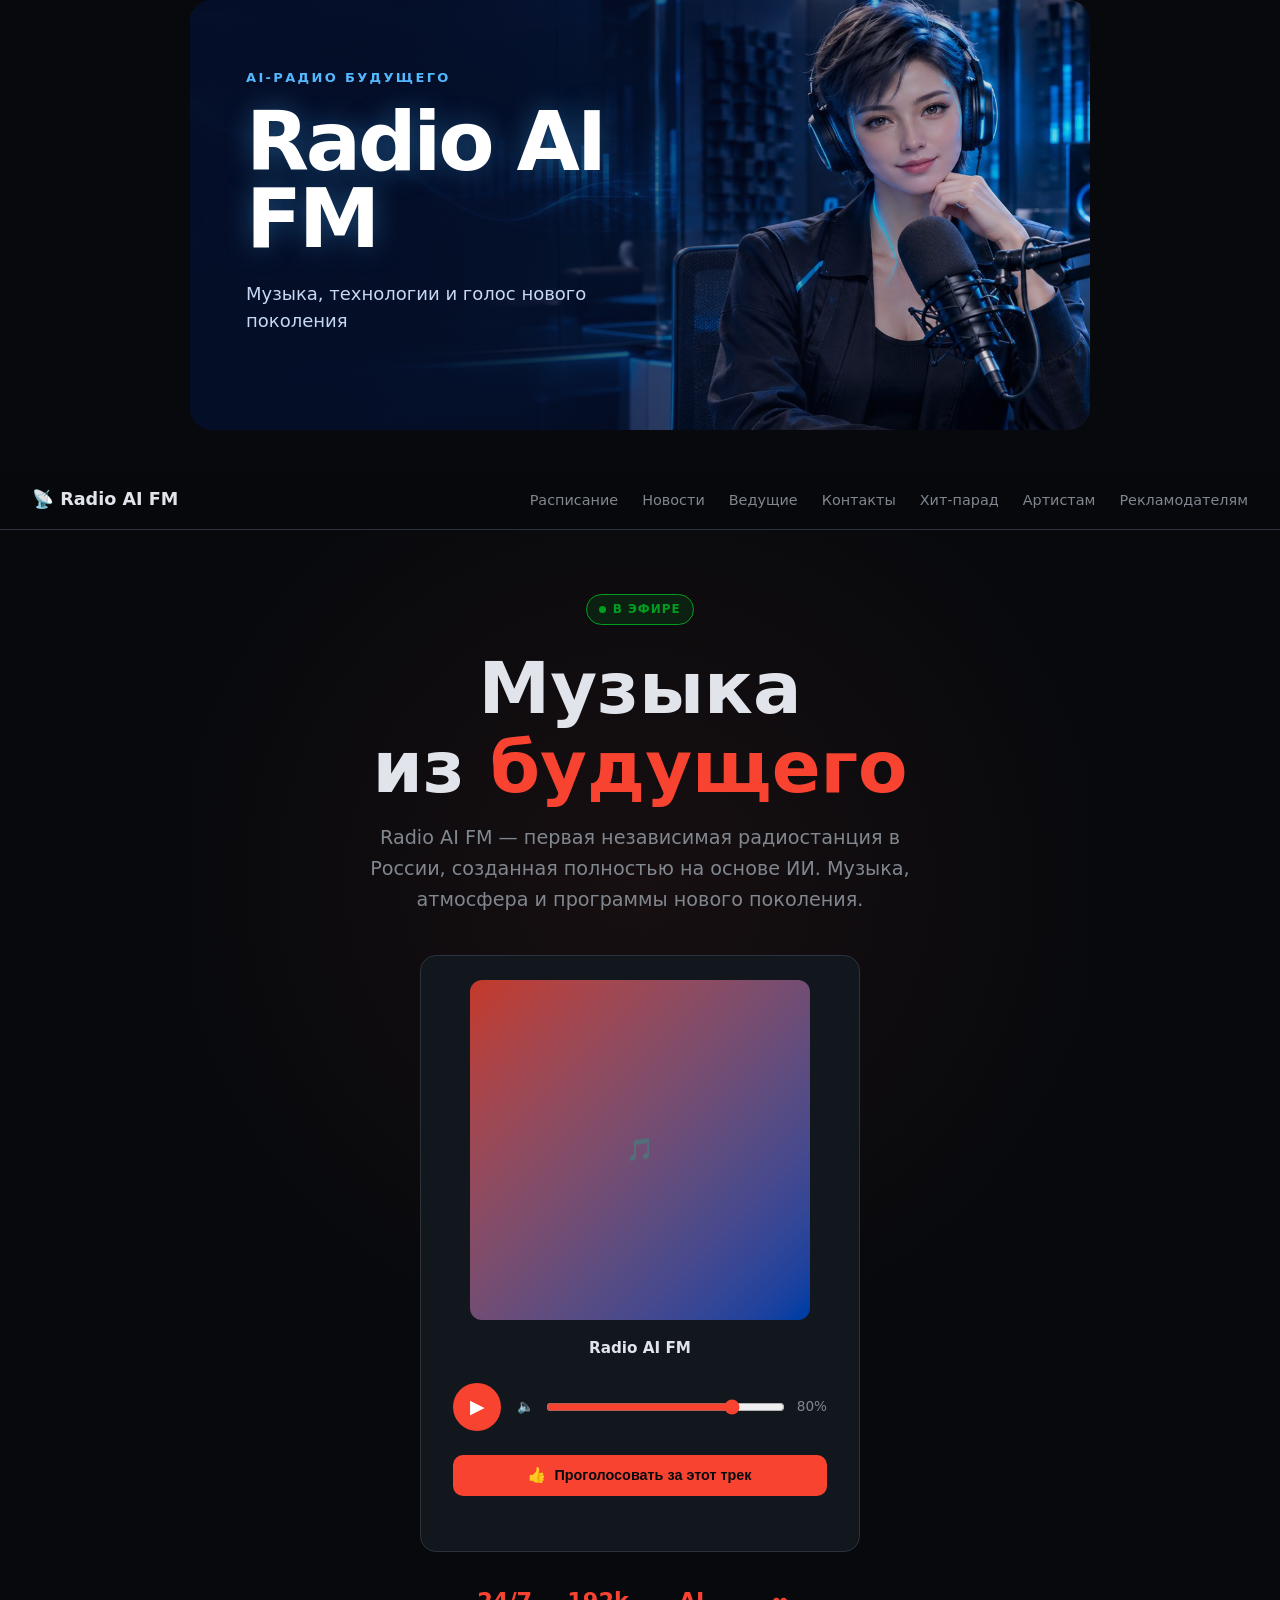
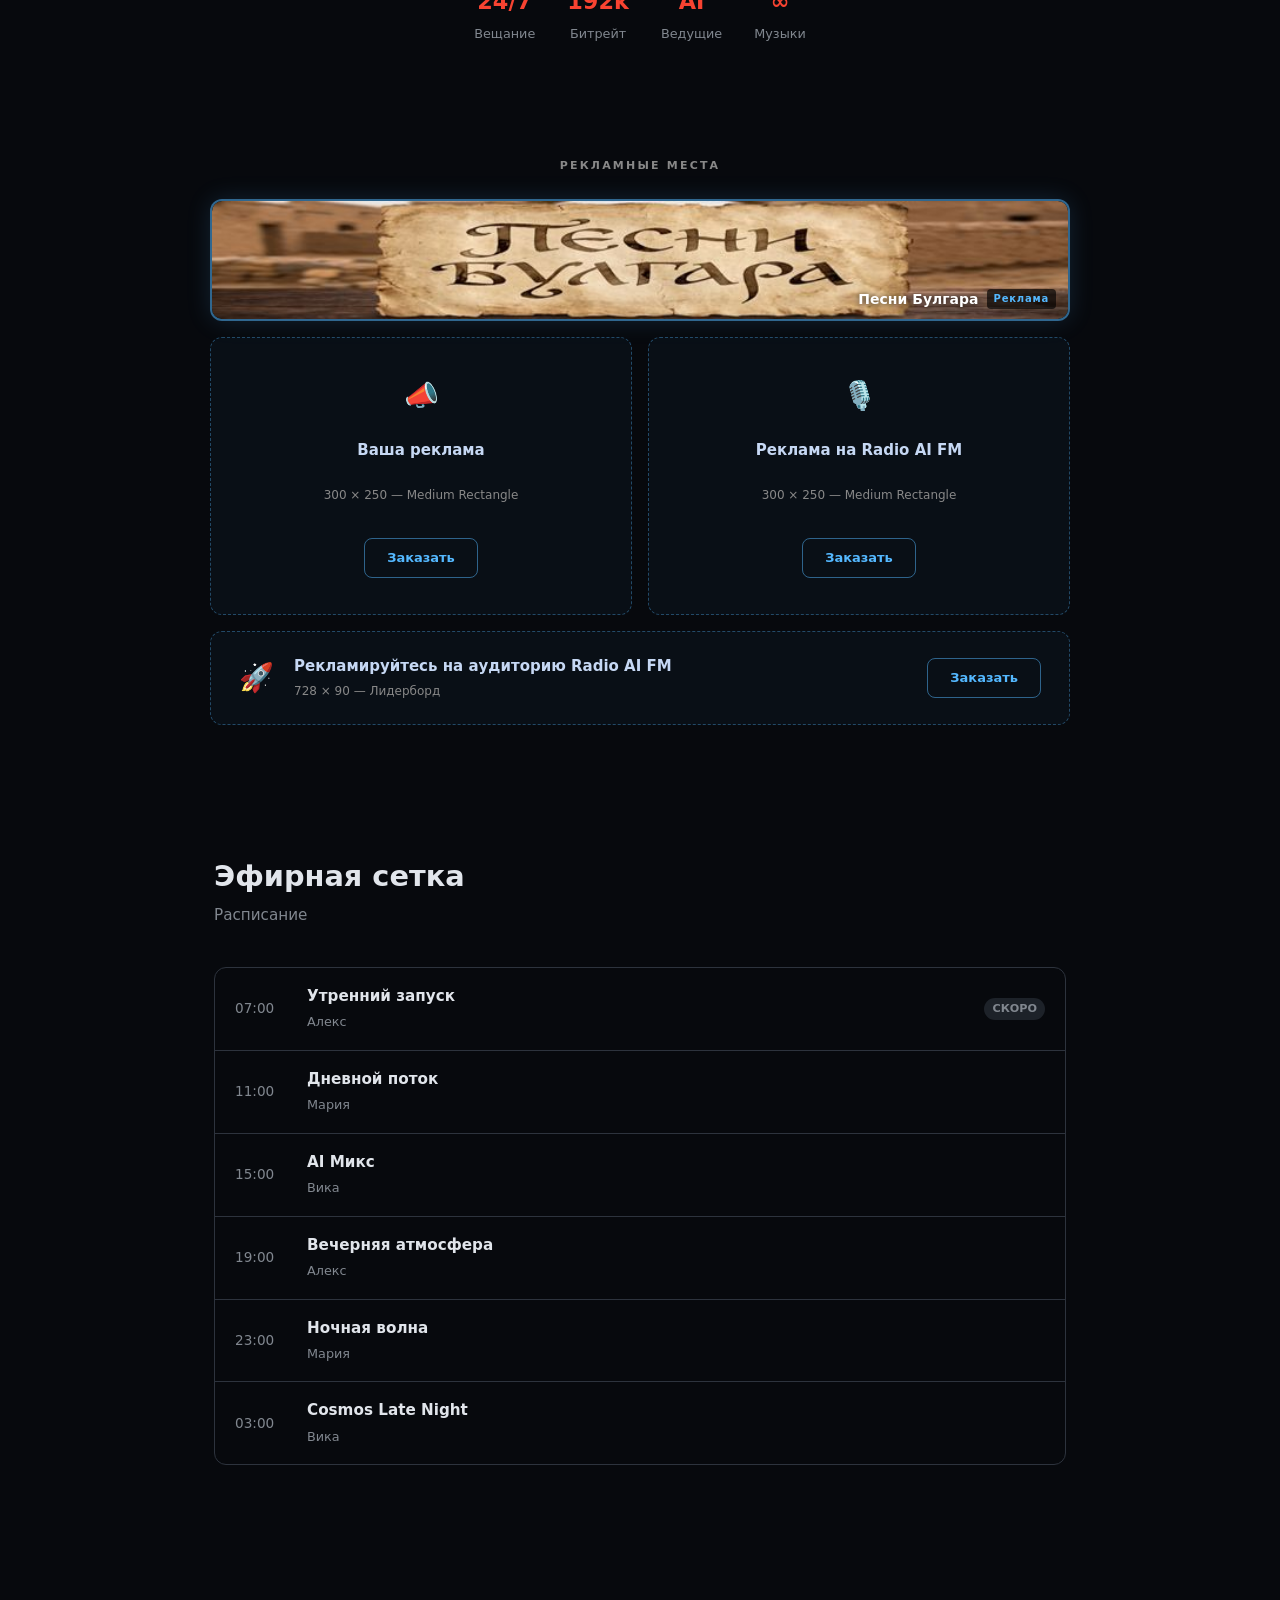
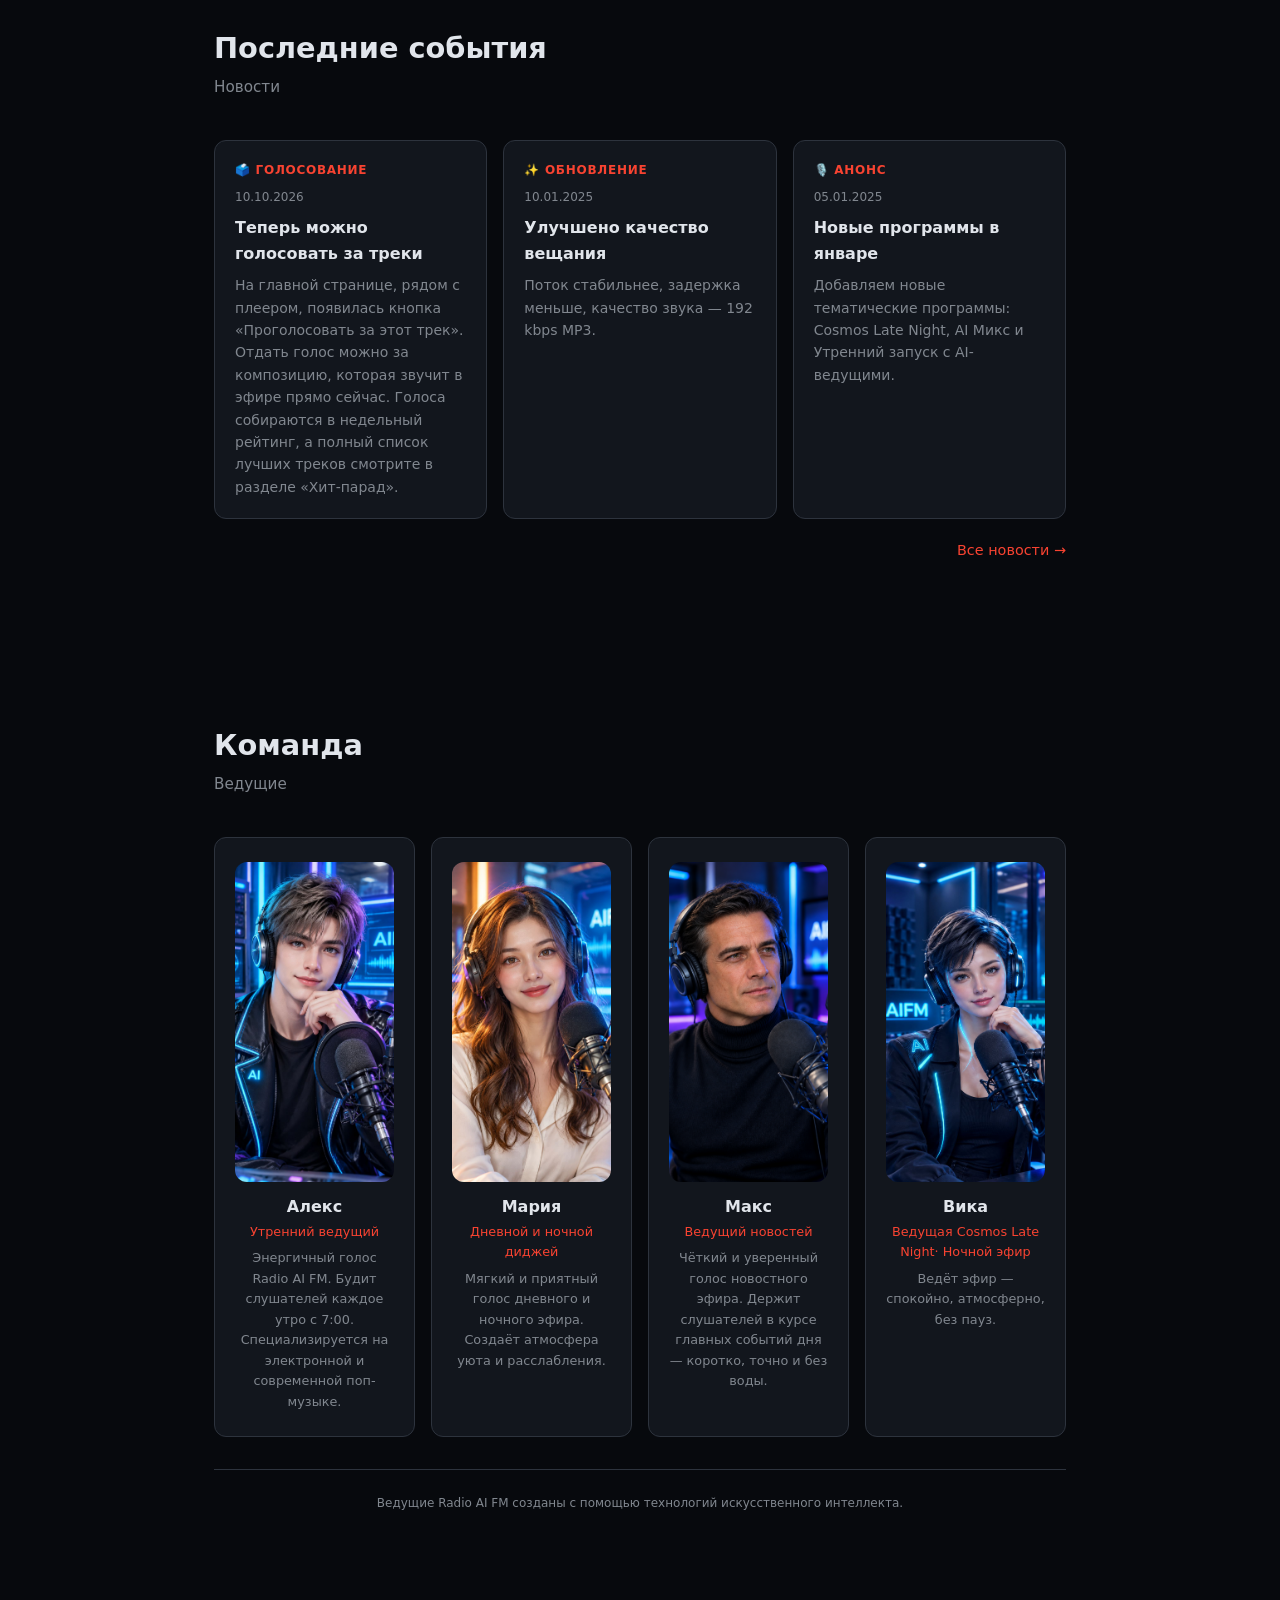
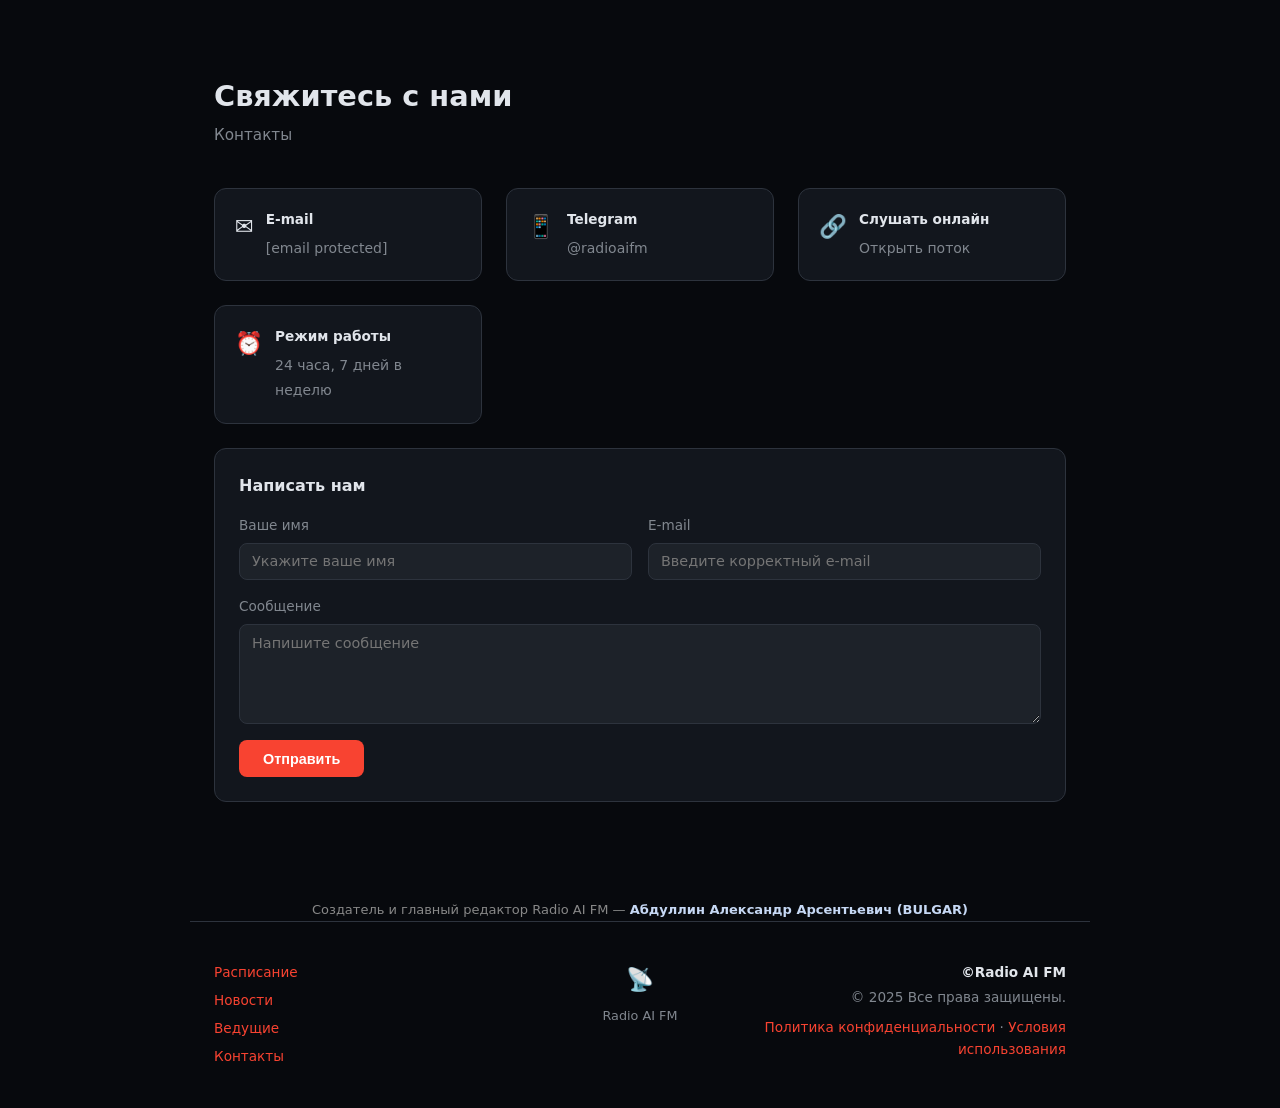
==== index.html @ 0b4ed701 "Use approved mature portrait for Max" ====
<!DOCTYPE html>
<html lang="ru">
<head>
<meta charset="UTF-8"><link rel="icon" type="image/svg+xml" href="data:image/svg+xml,%3Csvg xmlns='http://www.w3.org/2000/svg' viewBox='0 0 64 64'%3E%3Ccircle cx='32' cy='32' r='30' fill='%2310274f'/%3E%3Ccircle cx='32' cy='32' r='29' fill='none' stroke='%23255a9e' stroke-width='2'/%3E%3Ccircle cx='32' cy='22' r='2.5' fill='%2339a0f4'/%3E%3Crect x='30.8' y='24' width='2.4' height='14' fill='%2339a0f4'/%3E%3Cpath d='M20 30 A14 14 0 0 1 44 30' fill='none' stroke='%2339a0f4' stroke-width='2.5' stroke-linecap='round'/%3E%3Cpath d='M15 23 A20 20 0 0 1 49 23' fill='none' stroke='%2339a0f4' stroke-width='2.5' stroke-linecap='round'/%3E%3Ctext x='32' y='56' text-anchor='middle' font-family='Arial' font-weight='bold' font-size='20' fill='%23ffffff'%3EAI%3C/text%3E%3C/svg%3E">
<meta name="viewport" content="width=device-width, initial-scale=1.0">
<title>Radio AI FM — Музыка будущего</title>
<script async src="https://www.googletagmanager.com/gtag/js?id=G-M4TL4D8K51"></script>
<script>
  window.dataLayer = window.dataLayer || [];
  function gtag(){dataLayer.push(arguments);}
  gtag('js', new Date());
  gtag('config', 'G-M4TL4D8K51');
</script>
<style>
  :root {
    --bg: oklch(14% 0.01 260);
    --surface: oklch(20% 0.015 260);
    --surface-raised: oklch(25% 0.015 260);
    --border: oklch(32% 0.02 260);
    --text: oklch(92% 0.01 260);
    --muted: oklch(62% 0.015 260);
    --accent: oklch(65% 0.22 30);
    --accent-dim: oklch(55% 0.18 30);
    --live: oklch(60% 0.2 145);
    --success: oklch(62% 0.2 145);
    --warning: oklch(70% 0.18 40);
  }
  *, *::before, *::after { box-sizing: border-box; margin: 0; padding: 0; }
  html { scroll-behavior: smooth; }
  body {
    font-family: system-ui, -apple-system, sans-serif;
    background: var(--bg);
    color: var(--text);
    line-height: 1.6;
  }
  a { color: var(--accent); text-decoration: none; }
  a:hover { color: var(--accent-dim); }

  nav {
    position: sticky; top: 0; z-index: 100;
    background: oklch(14% 0.01 260 / 0.92);
    backdrop-filter: blur(12px);
    border-bottom: 1px solid var(--border);
    display: flex; align-items: center; justify-content: space-between;
    padding: 0 2rem; height: 60px;
  }
  .nav-logo { font-weight: 700; font-size: 1.1rem; color: var(--text); display: flex; align-items: center; gap: 0.5rem; }
  .nav-links { display: flex; gap: 1.5rem; list-style: none; }
  .nav-links a { color: var(--muted); font-size: 0.9rem; transition: color 0.15s; }
  .nav-links a:hover { color: var(--text); }

  .hero {
    min-height: 92vh;
    display: flex; flex-direction: column; align-items: center; justify-content: center;
    text-align: center; padding: 4rem 1.5rem;
    background: radial-gradient(ellipse 80% 60% at 50% 30%, oklch(30% 0.06 30 / 0.25) 0%, transparent 70%);
  }
  .live-badge {
    display: inline-flex; align-items: center; gap: 0.4rem;
    background: oklch(60% 0.2 145 / 0.15);
    border: 1px solid var(--live);
    color: var(--live); font-size: 0.75rem; font-weight: 700;
    padding: 0.3rem 0.8rem; border-radius: 99px; letter-spacing: 0.08em;
    margin-bottom: 1.5rem;
  }
  .live-dot {
    width: 7px; height: 7px; border-radius: 50%;
    background: var(--live); animation: pulse 1.8s ease-in-out infinite;
  }
  @keyframes pulse { 0%,100%{opacity:1} 50%{opacity:0.3} }
  h1 { font-size: clamp(2.2rem, 6vw, 4.5rem); font-weight: 800; line-height: 1.1; margin-bottom: 1rem; }
  h1 span { color: var(--accent); }
  .hero-sub { font-size: clamp(1rem, 2vw, 1.2rem); color: var(--muted); max-width: 540px; margin-bottom: 2.5rem; }

  .player-card {
    background: var(--surface);
    border: 1px solid var(--border);
    border-radius: 16px;
    padding: 1.5rem 2rem;
    width: min(440px, 100%);
    display: flex; flex-direction: column; gap: 1rem;
  }
  .player-info { display: flex; flex-direction: column; align-items: center; gap: 1rem; }
  .player-avatar {
    width: 100%; max-width: 340px; aspect-ratio: 1; border-radius: 12px;
    background: linear-gradient(135deg, var(--accent-dim), oklch(40% 0.18 260));
    display: flex; align-items: center; justify-content: center;
    font-size: 1.4rem; flex-shrink: 0;
    background-size: contain; background-position: center; background-repeat: no-repeat;
  }
  .player-track { font-size: 0.85rem; width: 100%; min-width: 0; }
  #nowPlaying { font-size: 1rem; color: var(--muted); margin-top: 6px; overflow-wrap: anywhere; }
  .player-track strong { display: block; font-size: 0.95rem; }
  .player-track span { color: var(--muted); }
  .player-controls { display: flex; align-items: center; gap: 1rem; }
  .play-btn {
    width: 48px; height: 48px; border-radius: 50%;
    background: var(--accent); border: none; cursor: pointer;
    display: flex; align-items: center; justify-content: center;
    font-size: 1.2rem; color: white; flex-shrink: 0;
    transition: background 0.15s, transform 0.1s;
  }
  .play-btn:hover { background: var(--accent-dim); }
  .play-btn:active { transform: scale(0.95); }
  .play-btn:focus-visible { outline: 2px solid var(--accent); outline-offset: 3px; }
  .volume-row { display: flex; align-items: center; gap: 0.75rem; font-size: 0.85rem; color: var(--muted); }
  input[type=range] { flex: 1; accent-color: var(--accent); }
  .status-text { font-size: 0.8rem; color: var(--muted); text-align: center; min-height: 1.2em; }

  .vote-btn {
    width: 100%;
    background: var(--accent);
    color: var(--bg);
    border: none;
    border-radius: 10px;
    padding: 0.75rem 1rem;
    font-size: 0.9rem;
    font-weight: 700;
    cursor: pointer;
    transition: all 0.2s;
    display: flex;
    align-items: center;
    justify-content: center;
    gap: 0.5rem;
    margin-top: 0.5rem;
  }
  .vote-btn:hover:not(:disabled) {
    background: var(--accent-dim);
    transform: translateY(-1px);
  }
  .vote-btn:active:not(:disabled) {
    transform: translateY(0);
  }
  .vote-btn:disabled {
    opacity: 0.5;
    cursor: not-allowed;
  }
  .vote-result {
    margin-top: 0.75rem;
    padding: 0.5rem;
    border-radius: 6px;
    font-size: 0.8rem;
    text-align: center;
    display: none;
  }
  .vote-result.show {
    display: block;
  }
  .vote-result.success {
    background: oklch(60% 0.2 145 / 0.15);
    border: 1px solid var(--success);
    color: var(--success);
  }
  .vote-result.warning {
    background: oklch(70% 0.18 40 / 0.15);
    border: 1px solid var(--warning);
    color: var(--warning);
  }

  .stats { display: flex; gap: 2rem; margin-top: 2rem; }
  .stat { text-align: center; }
  .stat strong { display: block; font-size: 1.4rem; color: var(--accent); }
  .stat span { font-size: 0.8rem; color: var(--muted); }

  section { padding: 5rem 1.5rem; max-width: 900px; margin: 0 auto; }
  h2 { font-size: 1.8rem; font-weight: 700; margin-bottom: 0.25rem; }
  .section-sub { color: var(--muted); margin-bottom: 2.5rem; font-size: 0.95rem; }

  .schedule-list { display: flex; flex-direction: column; gap: 0; border: 1px solid var(--border); border-radius: 12px; overflow: hidden; }
  .schedule-item {
    display: flex; align-items: center; gap: 1rem;
    padding: 1rem 1.25rem; border-bottom: 1px solid var(--border);
    transition: background 0.15s;
  }
  .schedule-item:last-child { border-bottom: none; }
  .schedule-item:hover { background: var(--surface-raised); }
  .sched-time { font-size: 0.85rem; color: var(--muted); width: 3.5rem; flex-shrink: 0; font-variant-numeric: tabular-nums; }
  .sched-info { flex: 1; }
  .sched-info strong { display: block; font-size: 0.95rem; }
  .sched-info span { font-size: 0.8rem; color: var(--muted); }
  .badge-live { font-size: 0.7rem; font-weight: 700; background: var(--live); color: oklch(14% 0.01 260); padding: 0.15rem 0.5rem; border-radius: 99px; }
  .badge-soon { font-size: 0.7rem; font-weight: 600; background: var(--surface-raised); color: var(--muted); padding: 0.15rem 0.5rem; border-radius: 99px; }

  .news-grid { display: grid; grid-template-columns: repeat(auto-fit, minmax(260px, 1fr)); gap: 1rem; }
  .news-card { background: var(--surface); border: 1px solid var(--border); border-radius: 12px; padding: 1.25rem; display: flex; flex-direction: column; gap: 0.5rem; }
  .news-tag { font-size: 0.75rem; font-weight: 700; color: var(--accent); text-transform: uppercase; letter-spacing: 0.06em; }
  .news-date { font-size: 0.75rem; color: var(--muted); }
  .news-card h3 { font-size: 1rem; }
  .news-card p { font-size: 0.875rem; color: var(--muted); }
  .news-more { margin-top: 1.25rem; text-align: right; font-size: 0.9rem; }

  .team-grid { display: grid; grid-template-columns: repeat(auto-fit, minmax(200px, 1fr)); gap: 1rem; }
  .team-card { background: var(--surface); border: 1px solid var(--border); border-radius: 12px; padding: 1.5rem 1.25rem; text-align: center; }
  .avatar { width: 56px; height: 56px; border-radius: 50%; margin: 0 auto 0.75rem; display: flex; align-items: center; justify-content: center; font-weight: 700; font-size: 1.1rem; background: var(--surface-raised); }
  .team-card h3 { font-size: 1rem; margin-bottom: 0.15rem; }
  .team-card .role { font-size: 0.8rem; color: var(--accent); margin-bottom: 0.4rem; }
  .team-card p { font-size: 0.8rem; color: var(--muted); }

  .contacts-grid { display: grid; grid-template-columns: repeat(auto-fit, minmax(240px, 1fr)); gap: 1.5rem; }
  .contact-card { background: var(--surface); border: 1px solid var(--border); border-radius: 12px; padding: 1.25rem; display: flex; align-items: flex-start; gap: 0.75rem; }
  .contact-icon { font-size: 1.4rem; flex-shrink: 0; }
  .contact-card strong { display: block; font-size: 0.85rem; margin-bottom: 0.25rem; }
  .contact-card span, .contact-card a { font-size: 0.875rem; color: var(--muted); }
  .contact-form { grid-column: 1 / -1; background: var(--surface); border: 1px solid var(--border); border-radius: 12px; padding: 1.5rem; }
  .form-row { display: grid; grid-template-columns: 1fr 1fr; gap: 1rem; margin-bottom: 1rem; }
  .form-field { display: flex; flex-direction: column; gap: 0.4rem; }
  .form-field label { font-size: 0.85rem; color: var(--muted); }
  .form-field input, .form-field textarea {
    background: var(--surface-raised); border: 1px solid var(--border);
    border-radius: 8px; padding: 0.6rem 0.75rem; color: var(--text);
    font-family: inherit; font-size: 0.9rem;
    transition: border-color 0.15s;
  }
  .form-field input:focus, .form-field textarea:focus { outline: none; border-color: var(--accent); }
  .form-field textarea { resize: vertical; min-height: 100px; }
  .btn-submit {
    background: var(--accent); color: white; border: none;
    padding: 0.65rem 1.5rem; border-radius: 8px; font-size: 0.9rem; font-weight: 600;
    cursor: pointer; transition: background 0.15s;
  }
  .btn-submit:hover { background: var(--accent-dim); }
  .form-success { display: none; color: var(--live); font-size: 0.9rem; margin-top: 0.75rem; }
  .ai-note { font-size: 0.75rem; color: var(--muted); text-align: center; margin-top: 2rem; padding-top: 1.5rem; border-top: 1px solid var(--border); }

  footer {
    border-top: 1px solid var(--border);
    padding: 2.5rem 1.5rem;
    display: grid; grid-template-columns: 1fr auto 1fr; align-items: start;
    gap: 2rem; max-width: 900px; margin: 0 auto;
    font-size: 0.85rem; color: var(--muted);
  }
  .footer-links { display: flex; flex-direction: column; gap: 0.4rem; }
  .footer-copy { text-align: right; }
  .footer-copy p:first-child { color: var(--text); font-weight: 600; margin-bottom: 0.25rem; }

  @media (max-width: 640px) {
    nav { padding: 0 1rem; }
    .nav-links { display: none; }
    .form-row { grid-template-columns: 1fr; }
    footer { grid-template-columns: 1fr; text-align: left; }
    .footer-copy { text-align: left; }
  }

  .radio-hero {
    position: relative !important;
    box-sizing: border-box !important;
    display: flex !important;
    align-items: center !important;
    width: min(1350px, calc(100% - 40px)) !important;
    min-height: 430px !important;
    margin: 0 auto 40px !important;
    padding: 0 !important;
    overflow: hidden !important;
    border-radius: 22px !important;
    background: #050e27 !important;
    text-align: left !important;
  }

  .radio-hero__image {
    position: absolute !important;
    inset: 0 !important;
    z-index: 0 !important;
    display: block !important;
    width: 100% !important;
    height: 100% !important;
    object-fit: cover !important;
    object-position: center !important;
  }

  .radio-hero__overlay {
    position: absolute !important;
    inset: 0 !important;
    z-index: 1 !important;
    pointer-events: none !important;
    background: linear-gradient(
      90deg,
      rgba(5, 14, 39, 0.96) 0%,
      rgba(5, 14, 39, 0.78) 38%,
      rgba(5, 14, 39, 0.25) 72%,
      rgba(5, 14, 39, 0.08) 100%
    ) !important;
  }

  .radio-hero__content {
    position: relative !important;
    z-index: 2 !important;
    max-width: 590px !important;
    margin: 0 !important;
    padding: 56px !important;
    color: #fff !important;
    text-align: left !important;
  }

  .radio-hero__label {
    margin: 0 0 14px !important;
    color: #54b8ff !important;
    font-size: 13px !important;
    font-weight: 700 !important;
    letter-spacing: 0.18em !important;
    text-transform: uppercase !important;
  }

  .radio-hero__title {
    margin: 0 !important;
    color: #fff !important;
    font-size: clamp(42px, 7vw, 82px) !important;
    font-weight: 800 !important;
    line-height: 0.95 !important;
    letter-spacing: -0.04em !important;
    text-align: left !important;
    text-shadow: 0 0 28px rgba(65, 177, 255, 0.35) !important;
  }

  .radio-hero__text {
    max-width: 420px !important;
    margin: 22px 0 28px !important;
    color: #c6d8f4 !important;
    font-size: 18px !important;
    line-height: 1.5 !important;
    text-align: left !important;
  }

  @media (max-width: 700px) {
    .radio-hero {
      width: calc(100% - 24px) !important;
      min-height: 510px !important;
      align-items: flex-end !important;
      border-radius: 16px !important;
    }
    .radio-hero__image {
      object-position: 67% center !important;
    }
    .radio-hero__overlay {
      background: linear-gradient(
        180deg,
        rgba(5, 14, 39, 0.15) 0%,
        rgba(5, 14, 39, 0.55) 43%,
        rgba(5, 14, 39, 0.97) 78%
      ) !important;
    }
    .radio-hero__content {
      padding: 28px 22px !important;
    }
    .radio-hero__title {
      font-size: 52px !important;
    }
    .radio-hero__text {
      font-size: 16px !important;
    }
  }

  .ad-section {
    width: 100%;
    padding: 48px 0;
  }
  .ad-section__inner {
    width: min(1350px, calc(100% - 40px));
    margin: 0 auto;
  }
  .ad-section__label {
    font-size: 11px;
    font-weight: 700;
    letter-spacing: 0.2em;
    text-transform: uppercase;
    color: #888;
    text-align: center;
    margin: 0 0 24px;
  }
  .ad-grid {
    display: grid;
    grid-template-columns: 1fr 1fr;
    gap: 16px;
  }
  .ad-banner--wide {
    grid-column: 1 / -1;
  }
  .ad-banner {
    border: 1px dashed rgba(84,184,255,0.35);
    border-radius: 12px;
    background: rgba(84,184,255,0.04);
    transition: border-color 0.2s, background 0.2s;
  }
  .ad-banner:hover {
    border-color: rgba(84,184,255,0.65);
    background: rgba(84,184,255,0.08);
  }
  .ad-banner__inner {
    display: flex;
    align-items: center;
    gap: 20px;
    padding: 22px 28px;
  }
  .ad-banner__inner--col {
    flex-direction: column;
    text-align: center;
    padding: 36px 28px;
  }
  .ad-banner__icon {
    font-size: 28px;
    flex-shrink: 0;
  }
  .ad-banner__title {
    color: #c6d8f4;
    font-size: 15px;
    font-weight: 600;
    margin: 0 0 4px;
  }
  .ad-banner__size {
    color: #888;
    font-size: 12px;
    margin: 0;
  }
  .ad-banner__cta {
    margin-left: auto;
    flex-shrink: 0;
    display: inline-block;
    padding: 9px 22px;
    border: 1px solid rgba(84,184,255,0.5);
    border-radius: 8px;
    color: #54b8ff;
    font-size: 13px;
    font-weight: 600;
    text-decoration: none;
    transition: background 0.2s, color 0.2s;
  }
  .ad-banner__inner--col .ad-banner__cta {
    margin-left: 0;
    margin-top: 12px;
  }
  .ad-banner__cta:hover {
    background: #54b8ff;
    color: #0a0f1e;
  }
  @media (max-width: 640px) {
    .ad-grid {
      grid-template-columns: 1fr;
    }
    .ad-banner--wide {
      grid-column: 1;
    }
    .ad-banner__inner {
      flex-wrap: wrap;
    }
    .ad-banner__cta {
      margin-left: 0;
    }
  }
  .ad-banner--live {
    border-style: solid;
    border-color: rgba(84,184,255,0.5);
    border-width: 2px;
    overflow: hidden;
    background: rgba(84,184,255,0.08);
    box-shadow: 0 0 24px rgba(84,184,255,0.15);
  }
  .ad-banner__link {
    display: block;
    text-decoration: none;
    color: inherit;
    position: relative;
  }
  .ad-banner__img {
    width: 100%;
    max-height: 120px;
    object-fit: cover;
    display: block;
    border-radius: 10px;
    transition: opacity 0.2s;
  }
  .ad-banner__link:hover .ad-banner__img {
    opacity: 0.85;
  }
  .ad-banner__caption {
    position: absolute;
    bottom: 8px;
    right: 12px;
    display: flex;
    gap: 8px;
    align-items: center;
  }
  .ad-banner__partner-name {
    color: #fff;
    font-size: 14px;
    font-weight: 700;
    text-shadow: 0 1px 6px rgba(0,0,0,0.8);
  }
  .ad-banner__ad-mark {
    font-size: 10px;
    padding: 2px 7px;
    border-radius: 4px;
    background: rgba(0,0,0,0.65);
    color: #54b8ff;
    letter-spacing: 0.08em;
    font-weight: 600;
  }
  .team-card .avatar {
    width: 100%;
    height: 320px;
    overflow: hidden;
    border-radius: 12px;
  }
  .team-card .avatar img {
    width: 100%;
    height: 100%;
    object-fit: cover;
    display: block;
  }
</style>
</head>
<body>

<section class="radio-hero">
  <img class="radio-hero__image" src="./hero.jpg" alt="Radio AI FM">
  <div class="radio-hero__overlay"></div>
  <div class="radio-hero__content">
    <div class="radio-hero__label">AI-РАДИО БУДУЩЕГО</div>
    <h1 class="radio-hero__title">Radio AI FM</h1>
    <p class="radio-hero__text">
      Музыка, технологии и голос нового поколения
    </p>
  </div>
</section>

<nav>
  <div class="nav-logo">📡 Radio AI FM</div>
  <ul class="nav-links">
    <li><a href="#schedule">Расписание</a></li>
    <li><a href="/news.html">Новости</a></li>
    <li><a href="#team">Ведущие</a></li>
    <li><a href="#contacts">Контакты</a></li>
    <li><a href="/hitparad.html">Хит-парад</a></li>
    <li><a href="/artists.html">Артистам</a></li>
    <li><a href="/advertisers.html">Рекламодателям</a></li>
  </ul>
</nav>

<section class="hero">
  <div class="live-badge"><div class="live-dot"></div> В ЭФИРЕ</div>
  <h1>Музыка<br>из <span>будущего</span></h1>
  <p class="hero-sub">Radio AI FM — первая независимая радиостанция в России, созданная полностью на основе ИИ. Музыка, атмосфера и программы нового поколения.</p>

  <div class="player-card" role="region" aria-label="Плеер радио">
    <div class="player-info">
      <div class="player-avatar" id="songCover" aria-hidden="true">🎵</div>
      <div class="player-track">
        <strong id="track-title">Radio AI FM</strong>
        <span id="track-status"></span>
        <span id="nowPlaying" style="display:block;"></span>
      </div>
    </div>
    <div class="player-controls">
      <button class="play-btn" id="playBtn" aria-label="Воспроизвести" onclick="togglePlay()">▶</button>
      <div class="volume-row" style="flex:1">
        <span aria-hidden="true">🔈</span>
        <input type="range" id="volume" min="0" max="100" value="80" aria-label="Громкость" oninput="setVolume(this.value)">
        <span id="vol-label">80%</span>
      </div>
    </div>
    <button class="vote-btn" id="voteBtn" onclick="sendVote()">
      <span>👍</span>
      <span>Проголосовать за этот трек</span>
    </button>
    <div class="vote-result" id="voteResult"></div>
    <div class="status-text" id="statusText" aria-live="polite"></div>
  </div>

  <div class="stats">
    <div class="stat"><strong>24/7</strong><span>Вещание</span></div>
    <div class="stat"><strong>192k</strong><span>Битрейт</span></div>
    <div class="stat"><strong>AI</strong><span>Ведущие</span></div>
    <div class="stat"><strong>∞</strong><span>Музыки</span></div>
  </div>
</section>

<section class="ad-section">
  <div class="ad-section__inner">
    <p class="ad-section__label">Рекламные места</p>
    <div class="ad-grid">
      <div class="ad-banner ad-banner--wide ad-banner--live">
        <a class="ad-banner__link" href="https://vk.ru/pesnibulgara" target="_blank" rel="noopener sponsored">
          <img class="ad-banner__img" src="./ads/partner1.jpg" alt="Реклама: Песни Булгара">
          <div class="ad-banner__caption">
            <span class="ad-banner__partner-name">Песни Булгара</span>
            <span class="ad-banner__ad-mark">Реклама</span>
          </div>
        </a>
      </div>
      <div class="ad-banner ad-banner--square">
        <div class="ad-banner__inner ad-banner__inner--col">
          <span class="ad-banner__icon">📣</span>
          <p class="ad-banner__title">Ваша реклама</p>
          <p class="ad-banner__size">300 × 250 — Medium Rectangle</p>
          <a class="ad-banner__cta" href="/advertisers.html">Заказать</a>
        </div>
      </div>
      <div class="ad-banner ad-banner--square">
        <div class="ad-banner__inner ad-banner__inner--col">
          <span class="ad-banner__icon">🎙️</span>
          <p class="ad-banner__title">Реклама на Radio AI FM</p>
          <p class="ad-banner__size">300 × 250 — Medium Rectangle</p>
          <a class="ad-banner__cta" href="/advertisers.html">Заказать</a>
        </div>
      </div>
      <div class="ad-banner ad-banner--wide">
        <div class="ad-banner__inner">
          <span class="ad-banner__icon">🚀</span>
          <div>
            <p class="ad-banner__title">Рекламируйтесь на аудиторию Radio AI FM</p>
            <p class="ad-banner__size">728 × 90 — Лидерборд</p>
          </div>
          <a class="ad-banner__cta" href="/advertisers.html">Заказать</a>
        </div>
      </div>
    </div>
  </div>
</section>

<section id="schedule">
  <h2>Эфирная сетка</h2>
  <p class="section-sub">Расписание</p>
  <div class="schedule-list" role="list">
    <div class="schedule-item" role="listitem"><span class="sched-time">07:00</span><div class="sched-info"><strong>Утренний запуск</strong><span>Алекс</span></div></div>
    <div class="schedule-item" role="listitem"><span class="sched-time">11:00</span><div class="sched-info"><strong>Дневной поток</strong><span>Мария</span></div></div>
    <div class="schedule-item" role="listitem"><span class="sched-time">15:00</span><div class="sched-info"><strong>AI Микс</strong><span>Вика</span></div></div>
    <div class="schedule-item" role="listitem"><span class="sched-time">19:00</span><div class="sched-info"><strong>Вечерняя атмосфера</strong><span>Алекс</span></div></div>
    <div class="schedule-item" role="listitem"><span class="sched-time">23:00</span><div class="sched-info"><strong>Ночная волна</strong><span>Мария</span></div></div>
    <div class="schedule-item" role="listitem"><span class="sched-time">03:00</span><div class="sched-info"><strong>Cosmos Late Night</strong><span>Вика</span></div></div>
  </div>
</section>
 
<section id="news">
  <h2>Последние события</h2>
  <p class="section-sub">Новости</p>
  <div class="news-grid" id="newsGrid"></div>
  <p class="news-more"><a href="/news.html">Все новости →</a></p>
</section>

<section id="team">
  <h2>Команда</h2>
  <p class="section-sub">Ведущие</p>
  <div class="team-grid">
    <div class="team-card">
      <div class="avatar"><img src="/team/alex.jpg" alt="Алекс" onerror="this.parentElement.textContent='АВ'"></div>
      <h3>Алекс</h3>
      <div class="role">Утренний ведущий</div>
      <p>Энергичный голос Radio AI FM. Будит слушателей каждое утро с 7:00. Специализируется на электронной и современной поп-музыке.</p>
    </div>
    <div class="team-card">
      <div class="avatar"><img src="/team/maria.jpg" alt="Мария" onerror="this.parentElement.textContent='МЭ'"></div>
      <h3>Мария</h3>
      <div class="role">Дневной и ночной диджей</div>
      <p>Мягкий и приятный голос дневного и ночного эфира. Создаёт атмосфера уюта и расслабления.</p>
    </div>
    <div class="team-card">
      <div class="avatar"><img src="/team/max-v2.png" alt="Макс" onerror="this.parentElement.textContent='МЧ'"></div>
      <h3>Макс</h3>
      <div class="role">Ведущий новостей</div>
      <p>Чёткий и уверенный голос новостного эфира. Держит слушателей в курсе главных событий дня — коротко, точно и без воды.</p>
    </div>
    <div class="team-card">
      <div class="avatar"><img src="/team/vika.jpg" alt="Вика" onerror="this.parentElement.textContent='ВА'"></div>
      <h3>Вика</h3>
      <div class="role">Ведущая Cosmos Late Night· Ночной эфир</div>
      <p>Ведёт  эфир  — спокойно, атмосферно, без пауз.</p>
    </div>
  </div>
  <p class="ai-note">Ведущие Radio AI FM созданы с помощью технологий искусственного интеллекта.</p>
</section>

<section id="contacts">
  <h2>Свяжитесь с нами</h2>
  <p class="section-sub">Контакты</p>
  <div class="contacts-grid">
    <div class="contact-card"><div class="contact-icon">✉️</div><div><strong>E-mail</strong><span><a href="/cdn-cgi/l/email-protection" class="__cf_email__" data-cfemail="730112171a1c121a151e331e121a1f5d0106">[email&#160;protected]</a></span></div></div>
    <div class="contact-card"><div class="contact-icon">📱</div><div><strong>Telegram</strong><span><a href="https://t.me/radioaifm" target="_blank" rel="noopener">@radioaifm</a></span></div></div>
    <div class="contact-card"><div class="contact-icon">🔗</div><div><strong>Слушать онлайн</strong><span><a href="https://radio.aifm.su/public/aifm" target="_blank" rel="noopener">Открыть поток</a></span></div></div>
    <div class="contact-card"><div class="contact-icon">⏰</div><div><strong>Режим работы</strong><span>24 часа, 7 дней в неделю</span></div></div>
    <div class="contact-form">
      <h3 style="margin-bottom:1rem;font-size:1rem;">Написать нам</h3>
      <form id="contactForm" onsubmit="submitForm(event)">
        <div class="form-row">
          <div class="form-field">
            <label for="name">Ваше имя</label>
            <input type="text" id="name" name="name" placeholder="Укажите ваше имя" required>
          </div>
          <div class="form-field">
            <label for="email">E-mail</label>
            <input type="email" id="email" name="email" placeholder="Введите корректный e-mail" required>
          </div>
        </div>
        <div class="form-field" style="margin-bottom:1rem">
          <label for="message">Сообщение</label>
          <textarea id="message" name="message" placeholder="Напишите сообщение" required></textarea>
        </div>
        <button type="submit" class="btn-submit">Отправить</button>
        <div class="form-success" id="formSuccess">✅ Сообщение отправлено! Мы ответим в ближайшее время.</div>
      </form>
    </div>
  </div>
</section>

<div style="text-align:center; padding: 18px 0 0; color: #888; font-size: 13px;">
  Создатель и главный редактор Radio AI FM — <strong style="color:#c6d8f4;">Абдуллин Александр Арсентьевич (BULGAR)</strong>
</div>

<footer>
  <div class="footer-links">
    <a href="#schedule">Расписание</a>
    <a href="/news.html">Новости</a>
    <a href="#team">Ведущие</a>
    <a href="#contacts">Контакты</a>
  </div>
  <div style="text-align:center;color:var(--muted);font-size:0.8rem;">
    <div style="font-size:1.4rem;margin-bottom:0.5rem;">📡</div>
    Radio AI FM
  </div>
  <div class="footer-copy">
    <p>©Radio AI FM</p>
    <p>© 2025 Все права защищены.</p>
    <p style="margin-top:0.5rem;"><a href="/privacy.html">Политика конфиденциальности</a> · <a href="/terms.html">Условия использования</a></p>
  </div>
</footer>

<audio id="radioAudio" preload="none"></audio>
<script data-cfasync="false" src="/cdn-cgi/scripts/5c5dd728/cloudflare-static/email-decode.min.js"></script><script src="advertiser-form.js"></script>

<script>
  const STREAM_URL = 'https://radio.aifm.su/listen/aifm/radio.mp3';
  const API_URL = 'https://aifm-vote.pesnibulgara.workers.dev/api';
  const NOWPLAYING_URL = 'https://radio.aifm.su/api/nowplaying/aifm';
  
  const audio = document.getElementById('radioAudio');
  const btn = document.getElementById('playBtn');
  const statusEl = document.getElementById('statusText');
  const trackStatus = document.getElementById('track-status');
  const nowPlayingEl = document.getElementById('nowPlaying');
  const songCoverEl = document.getElementById('songCover');
  
  let playing = false;
  let currentSong = null;

  function togglePlay() {
    if (playing) {
      audio.pause();
      audio.src = '';
      playing = false;
      btn.textContent = '▶';
      btn.setAttribute('aria-label', 'Воспроизвести');
      trackStatus.textContent = '';
      statusEl.textContent = '';
    } else {
      audio.src = STREAM_URL;
      audio.load();
      audio.play().catch(() => {
        statusEl.textContent = 'Ошибка воспроизведения. Попробуйте ещё раз.';
      });
      playing = true;
      btn.textContent = '⏸';
      btn.setAttribute('aria-label', 'Пауза');
      trackStatus.textContent = 'Подключение…';
      statusEl.textContent = 'Буферизация…';
    }
  }

  audio.addEventListener('playing', () => {
    statusEl.textContent = '';
    trackStatus.textContent = 'В эфире';
  });

  audio.addEventListener('waiting', () => {
    statusEl.textContent = 'Буферизация…';
  });

  audio.addEventListener('error', () => {
    statusEl.textContent = 'Нет соединения с потоком.';
    playing = false;
    btn.textContent = '▶';
    btn.setAttribute('aria-label', 'Воспроизвести');
    trackStatus.textContent = '';
  });

  function setVolume(v) {
    audio.volume = v / 100;
    document.getElementById('vol-label').textContent = v + '%';
  }

  async function updateNowPlaying() {
    try {
      const res = await fetch(NOWPLAYING_URL);
      const data = await res.json();
      const artist = data.now_playing?.song?.artist || '';
      const title  = data.now_playing?.song?.title  || '';
      const artUrl = data.now_playing?.song?.art;
      
      currentSong = {
        title: title || 'Неизвестный трек',
        artist: artist || 'Неизвестный исполнитель'
      };
      
      const text = artist && title ? `${artist} — ${title}` : title || artist || '';
      nowPlayingEl.textContent = text;
      
      if (artUrl) {
        songCoverEl.style.backgroundImage = `url(${artUrl})`;
        songCoverEl.textContent = '';
      } else {
        songCoverEl.style.backgroundImage = '';
        songCoverEl.textContent = '🎵';
      }
    } catch {
    }
  }

  async function sendVote() {
    if (!currentSong) {
      await updateNowPlaying();
    }
    
    const voteBtn = document.getElementById('voteBtn');
    const result = document.getElementById('voteResult');
    
    voteBtn.disabled = true;
    voteBtn.innerHTML = '<span>⏳</span><span>Отправка голоса...</span>';
    
    result.classList.remove('show', 'success', 'warning');
    
    try {
      const res = await fetch(`${API_URL}/vote`, {
        method: 'POST',
        headers: { 'Content-Type': 'application/json' },
        body: JSON.stringify(currentSong)
      });
      
      const data = await res.json();
      
      if (res.ok) {
        result.textContent = `✓ Ваш голос учтён! Всего голосов за этот трек: ${data.votes}`;
        result.className = 'vote-result success show';
        updateNowPlaying();
      } else if (res.status === 409) {
        result.textContent = 'Трек уже сменился — обновите страницу и голосуйте за новый.';
        result.className = 'vote-result warning show';
        updateNowPlaying();
      } else {
        result.textContent = data.error || 'Не удалось проголосовать';
        result.className = 'vote-result warning show';
      }
    } catch (err) {
      result.textContent = '⚠️ Ошибка соединения с сервером. Попробуйте позже.';
      result.className = 'vote-result warning show';
    } finally {
      voteBtn.disabled = false;
      voteBtn.innerHTML = '<span>👍</span><span>Проголосовать за этот трек</span>';
    }
  }

  async function submitForm(e) {
    e.preventDefault();
    const btn = e.target.querySelector('.btn-submit');
    const successEl = document.getElementById('formSuccess');
    const name = document.getElementById('name').value.trim();
    const email = document.getElementById('email').value.trim();
    const message = document.getElementById('message').value.trim();

    btn.disabled = true;
    btn.textContent = 'Отправка…';

    try {
      const res = await fetch('https://radioaifm-contact.pesnibulgara.workers.dev', {
        method: 'POST',
        headers: { 'Content-Type': 'application/json' },
        body: JSON.stringify({ name, email, message }),
      });

      const data = await res.json();

      if (data.ok) {
        successEl.textContent = '✅ Сообщение отправлено! Мы ответим в ближайшее время.';
        successEl.style.color = 'var(--live)';
        successEl.style.display = 'block';
        e.target.reset();
      } else {
        successEl.textContent = '❌ Ошибка: ' + (data.error || 'Попробуйте ещё раз.');
        successEl.style.color = 'oklch(60% 0.2 25)';
        successEl.style.display = 'block';
      }
    } catch {
      successEl.textContent = '❌ Нет соединения. Проверьте интернет и попробуйте снова.';
      successEl.style.color = 'oklch(60% 0.2 25)';
      successEl.style.display = 'block';
    } finally {
      btn.disabled = false;
      btn.textContent = 'Отправить';
    }
  }

  updateNowPlaying();
  setInterval(updateNowPlaying, 15000);

  function updateScheduleBadges() {
    const now = new Date();
    const moscowOffset = 3 * 60;
    const localOffset = now.getTimezoneOffset();
    const moscowTime = new Date(now.getTime() + (moscowOffset + localOffset) * 60000);
    const hours = moscowTime.getHours();
    const minutes = moscowTime.getMinutes();
    const currentMinutes = hours * 60 + minutes;

    const schedule = [
      { start: 7 * 60, name: 'Утренний запуск' },
      { start: 11 * 60, name: 'Дневной поток' },
      { start: 15 * 60, name: 'AI Микс' },
      { start: 19 * 60, name: 'Вечерняя атмосфера' },
      { start: 23 * 60, name: 'Ночная волна' },
      { start: 3 * 60, name: 'Cosmos Late Night' }
    ];

    let currentIdx = -1;
    for (let i = 0; i < schedule.length; i++) {
      const nextIdx = (i + 1) % schedule.length;
      const start = schedule[i].start;
      const end = schedule[nextIdx].start;

      if (start < 7 * 60 && currentMinutes >= start && currentMinutes < 7 * 60) {
        currentIdx = i;
        break;
      }
      if (currentMinutes >= start && (end > start ? currentMinutes < end : true)) {
        currentIdx = i;
        break;
      }
    }

    if (currentIdx === -1 && currentMinutes >= 23 * 60) {
      currentIdx = 4;
    }

    const nextIdx = currentIdx !== -1 ? (currentIdx + 1) % schedule.length : 0;

    document.querySelectorAll('.schedule-item .badge-live, .schedule-item .badge-soon').forEach(b => b.remove());

    const items = document.querySelectorAll('.schedule-item');
    if (currentIdx !== -1 && items[currentIdx]) {
      const badge = document.createElement('span');
      badge.className = 'badge-live';
      badge.textContent = 'В ЭФИРЕ';
      items[currentIdx].appendChild(badge);
    }
    if (items[nextIdx]) {
      const badge = document.createElement('span');
      badge.className = 'badge-soon';
      badge.textContent = 'СКОРО';
      items[nextIdx].appendChild(badge);
    }
  }

  updateScheduleBadges();
  setInterval(updateScheduleBadges, 60000);
</script>
<script>
/* Новости: данные лежат в news.json — правьте только его */
(function () {
  "use strict";
  const NEWS_URL = "./news.json";

  function toOrdinal(s) {
    const m = /^(\d{2})\.(\d{2})\.(\d{4})$/.exec(String(s || "").trim());
    if (!m) return 0;
    const d = +m[1], mo = +m[2], y = +m[3];
    if (mo < 1 || mo > 12 || d < 1 || d > 31) return 0;
    return Date.UTC(y, mo - 1, d);
  }

  function card(n) {
    const el = document.createElement("div");
    el.className = "news-card";

    const tag = document.createElement("span");
    tag.className = "news-tag";
    tag.textContent = n.tag || "";

    const date = document.createElement("time");
    date.className = "news-date";
    date.textContent = n.date || "";

    const h3 = document.createElement("h3");
    h3.textContent = n.title || "";

    const p = document.createElement("p");
    p.textContent = n.text || "";

    el.appendChild(tag); el.appendChild(date);
    el.appendChild(h3);  el.appendChild(p);
    return el;
  }

  function note(text) {
    const el = document.createElement("div");
    el.className = "news-card";
    const p = document.createElement("p");
    p.textContent = text;
    el.appendChild(p);
    return el;
  }

  const grid = document.getElementById("newsGrid");
  if (!grid) return;

  fetch(NEWS_URL, { cache: "no-store" })
    .then(function (r) {
      if (!r.ok) throw new Error("HTTP " + r.status);
      return r.json();
    })
    .then(function (items) {
      if (!Array.isArray(items)) throw new Error("news.json должен содержать массив");
      grid.innerHTML = "";
      if (!items.length) { grid.appendChild(note("Новостей пока нет.")); return; }
      items
        .slice()
        .sort(function (a, b) { return toOrdinal(b.date) - toOrdinal(a.date); })
        .slice(0, 3)   /* на главной — только три свежие, остальные на /news.html */
        .forEach(function (n) { grid.appendChild(card(n)); });
    })
    .catch(function (e) {
      grid.innerHTML = "";
      grid.appendChild(note("Не удалось загрузить новости: " + e.message));
    });
})();
</script>
</body>
</html>
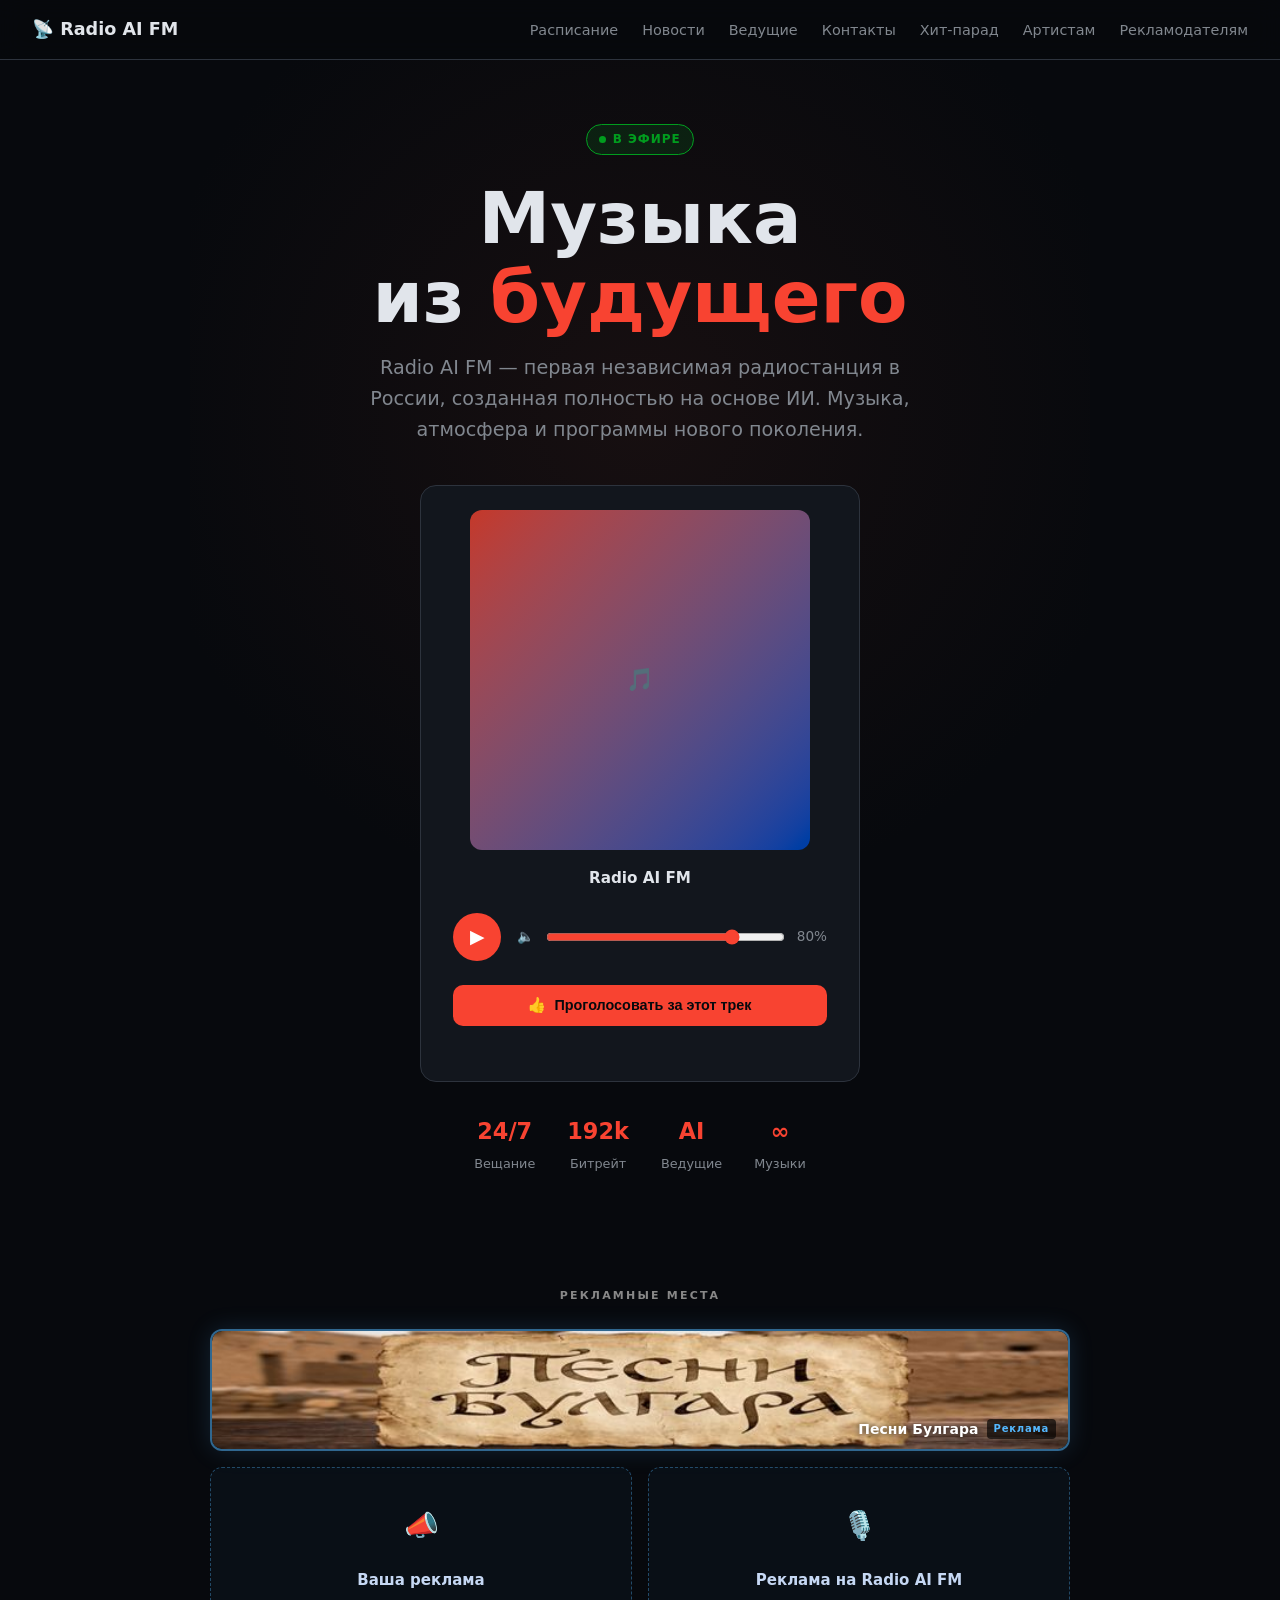
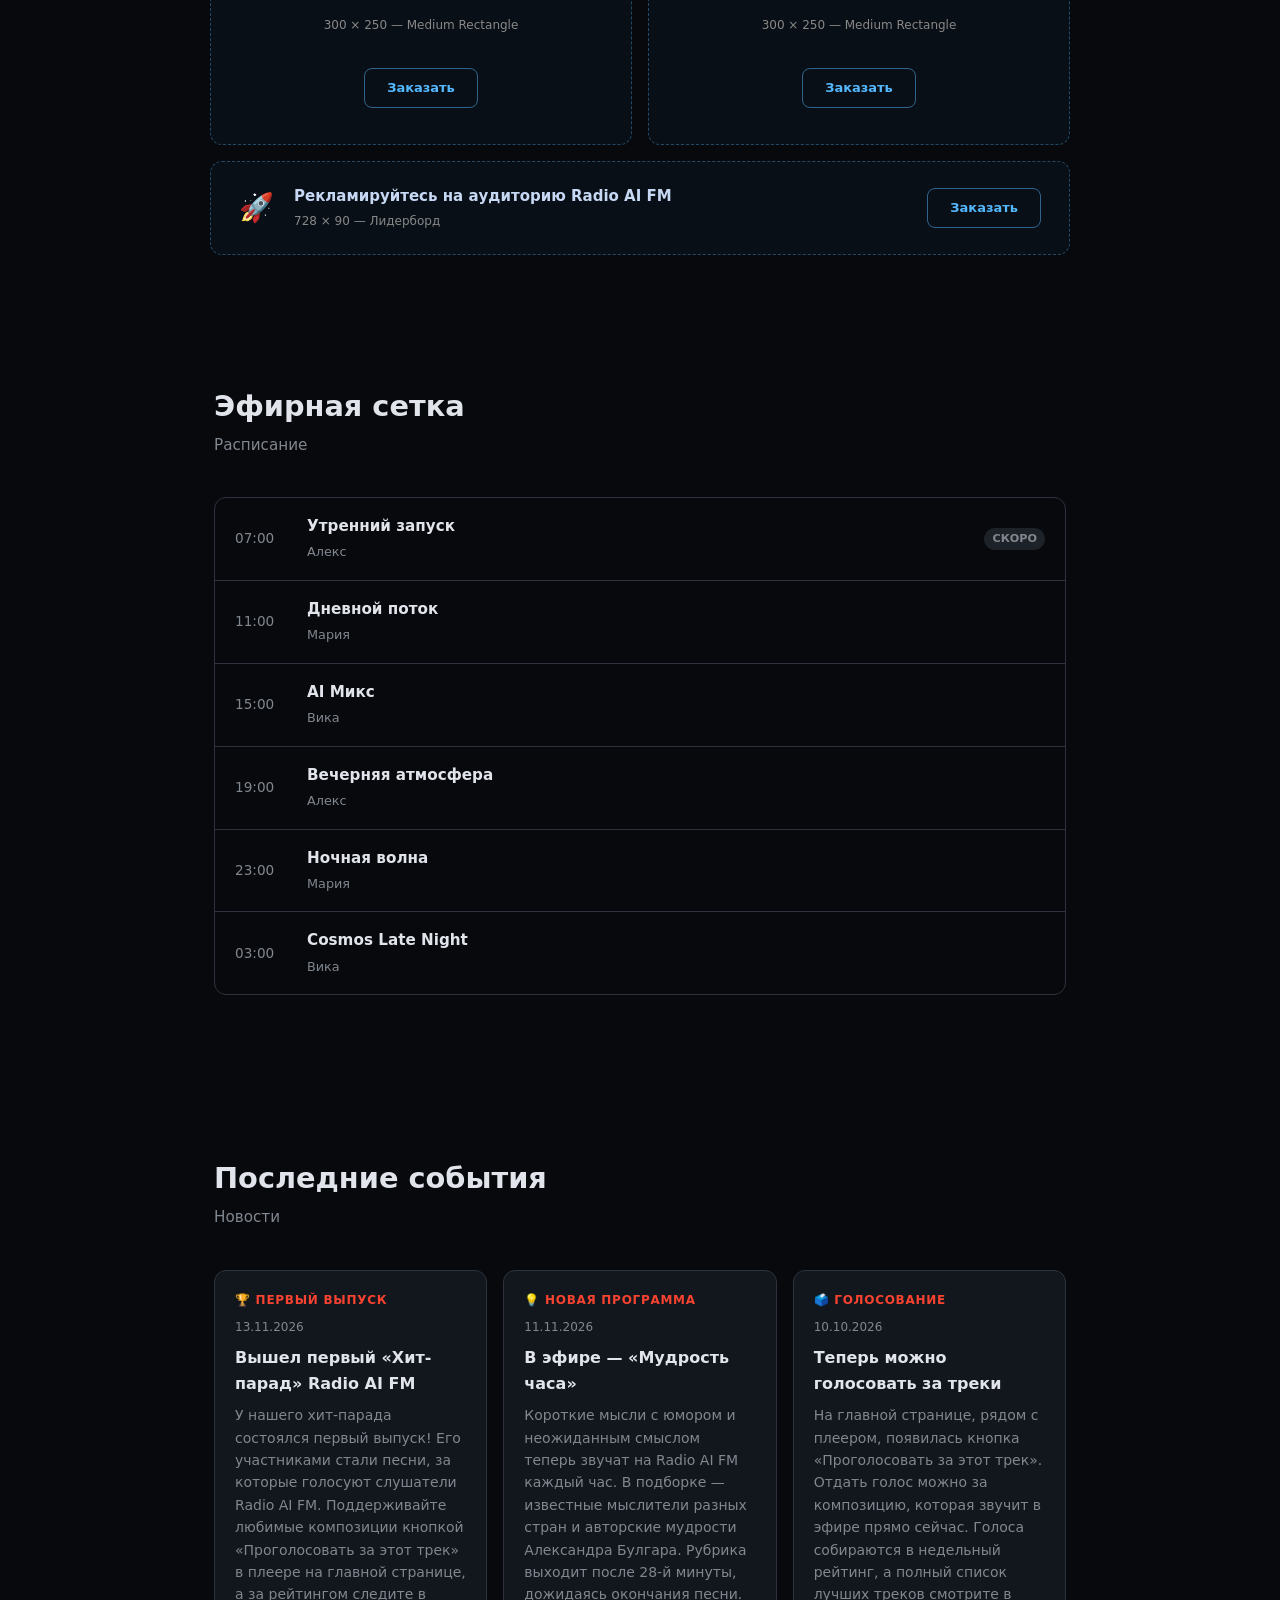
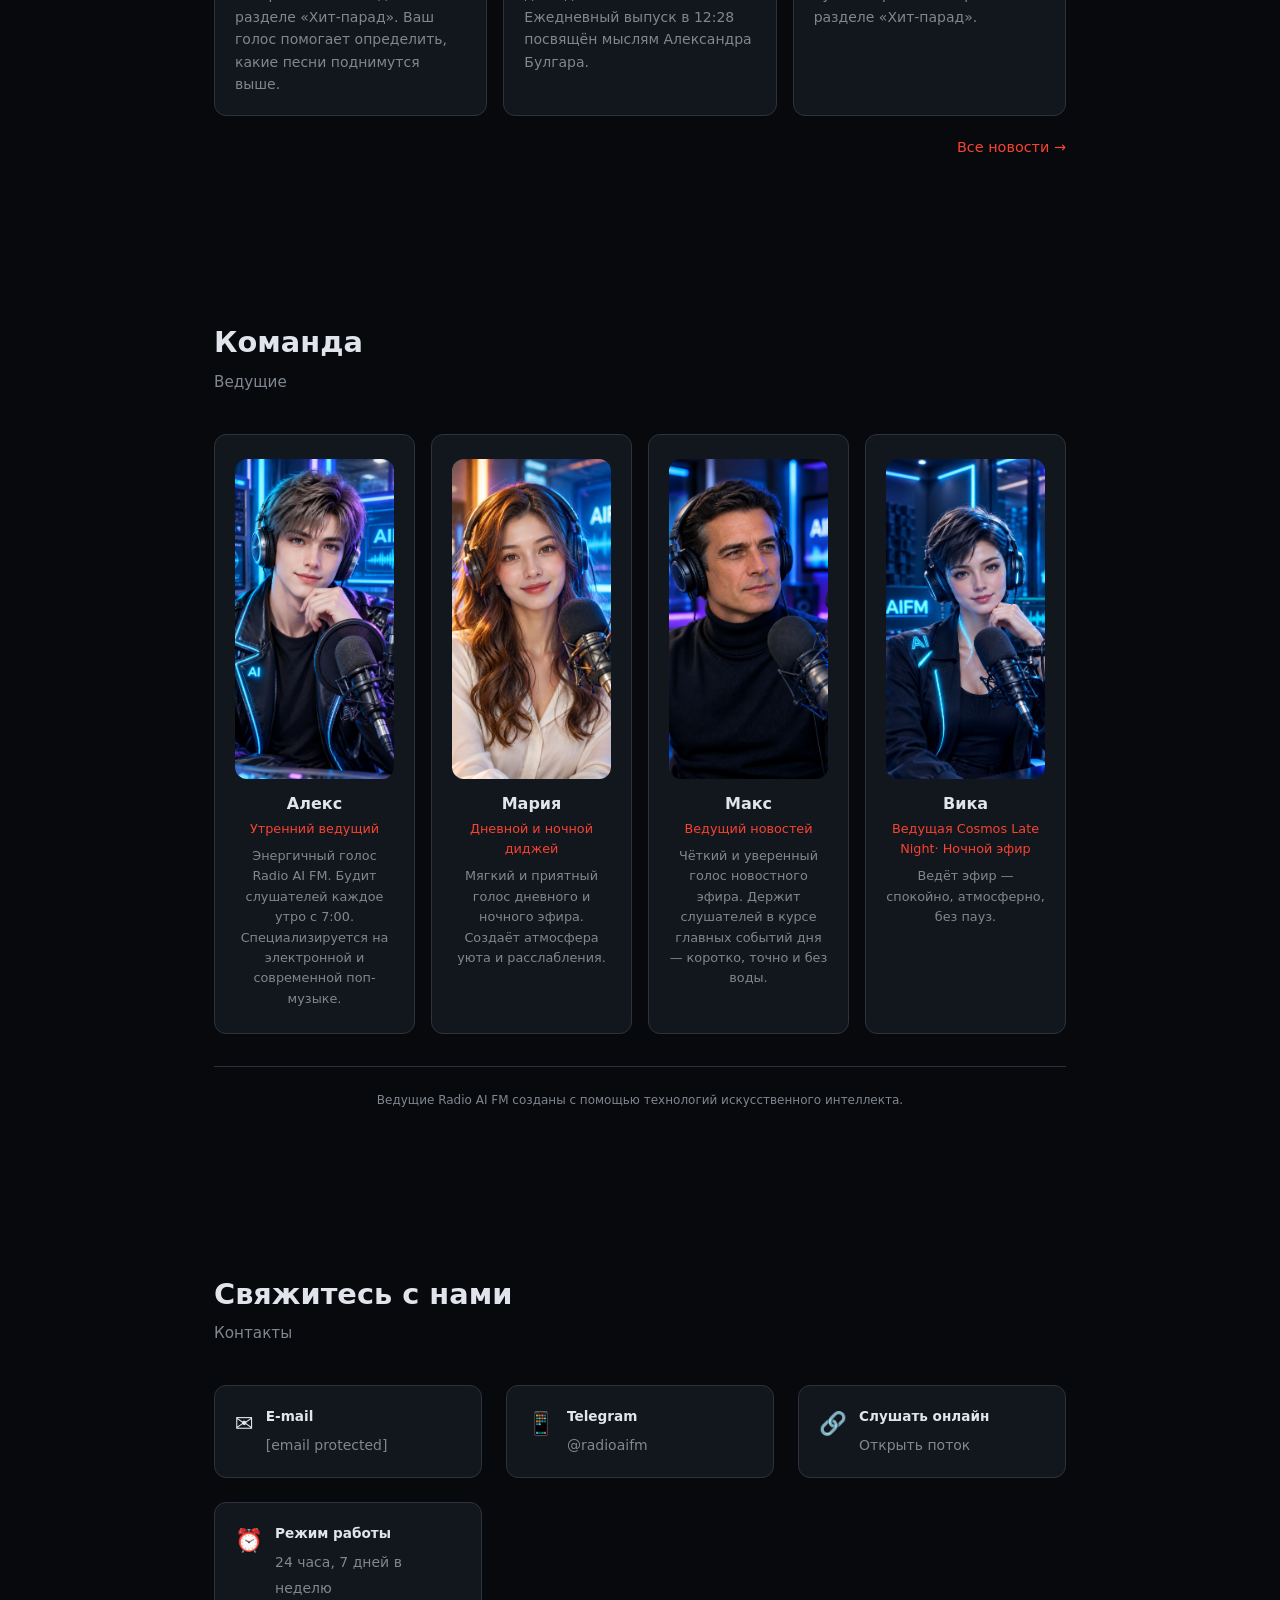
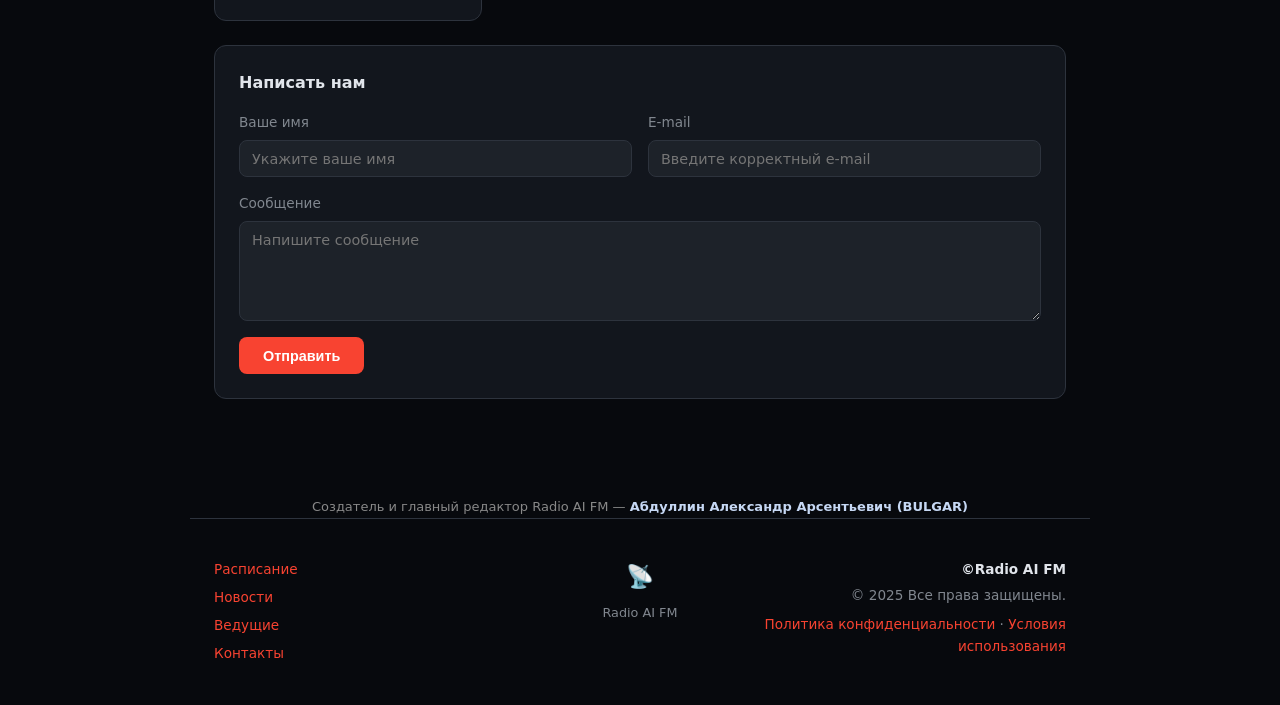
==== commit 85666bfa: "Убрать верхний баннер с Викой и слоганом" ====
--- a/index.html
+++ b/index.html
@@ -241,114 +241,6 @@
     .footer-copy { text-align: left; }
   }
 
-  .radio-hero {
-    position: relative !important;
-    box-sizing: border-box !important;
-    display: flex !important;
-    align-items: center !important;
-    width: min(1350px, calc(100% - 40px)) !important;
-    min-height: 430px !important;
-    margin: 0 auto 40px !important;
-    padding: 0 !important;
-    overflow: hidden !important;
-    border-radius: 22px !important;
-    background: #050e27 !important;
-    text-align: left !important;
-  }
-
-  .radio-hero__image {
-    position: absolute !important;
-    inset: 0 !important;
-    z-index: 0 !important;
-    display: block !important;
-    width: 100% !important;
-    height: 100% !important;
-    object-fit: cover !important;
-    object-position: center !important;
-  }
-
-  .radio-hero__overlay {
-    position: absolute !important;
-    inset: 0 !important;
-    z-index: 1 !important;
-    pointer-events: none !important;
-    background: linear-gradient(
-      90deg,
-      rgba(5, 14, 39, 0.96) 0%,
-      rgba(5, 14, 39, 0.78) 38%,
-      rgba(5, 14, 39, 0.25) 72%,
-      rgba(5, 14, 39, 0.08) 100%
-    ) !important;
-  }
-
-  .radio-hero__content {
-    position: relative !important;
-    z-index: 2 !important;
-    max-width: 590px !important;
-    margin: 0 !important;
-    padding: 56px !important;
-    color: #fff !important;
-    text-align: left !important;
-  }
-
-  .radio-hero__label {
-    margin: 0 0 14px !important;
-    color: #54b8ff !important;
-    font-size: 13px !important;
-    font-weight: 700 !important;
-    letter-spacing: 0.18em !important;
-    text-transform: uppercase !important;
-  }
-
-  .radio-hero__title {
-    margin: 0 !important;
-    color: #fff !important;
-    font-size: clamp(42px, 7vw, 82px) !important;
-    font-weight: 800 !important;
-    line-height: 0.95 !important;
-    letter-spacing: -0.04em !important;
-    text-align: left !important;
-    text-shadow: 0 0 28px rgba(65, 177, 255, 0.35) !important;
-  }
-
-  .radio-hero__text {
-    max-width: 420px !important;
-    margin: 22px 0 28px !important;
-    color: #c6d8f4 !important;
-    font-size: 18px !important;
-    line-height: 1.5 !important;
-    text-align: left !important;
-  }
-
-  @media (max-width: 700px) {
-    .radio-hero {
-      width: calc(100% - 24px) !important;
-      min-height: 510px !important;
-      align-items: flex-end !important;
-      border-radius: 16px !important;
-    }
-    .radio-hero__image {
-      object-position: 67% center !important;
-    }
-    .radio-hero__overlay {
-      background: linear-gradient(
-        180deg,
-        rgba(5, 14, 39, 0.15) 0%,
-        rgba(5, 14, 39, 0.55) 43%,
-        rgba(5, 14, 39, 0.97) 78%
-      ) !important;
-    }
-    .radio-hero__content {
-      padding: 28px 22px !important;
-    }
-    .radio-hero__title {
-      font-size: 52px !important;
-    }
-    .radio-hero__text {
-      font-size: 16px !important;
-    }
-  }
-
   .ad-section {
     width: 100%;
     padding: 48px 0;
@@ -508,18 +400,6 @@
 </style>
 </head>
 <body>
-
-<section class="radio-hero">
-  <img class="radio-hero__image" src="./hero.jpg" alt="Radio AI FM">
-  <div class="radio-hero__overlay"></div>
-  <div class="radio-hero__content">
-    <div class="radio-hero__label">AI-РАДИО БУДУЩЕГО</div>
-    <h1 class="radio-hero__title">Radio AI FM</h1>
-    <p class="radio-hero__text">
-      Музыка, технологии и голос нового поколения
-    </p>
-  </div>
-</section>
 
 <nav>
   <div class="nav-logo">📡 Radio AI FM</div>
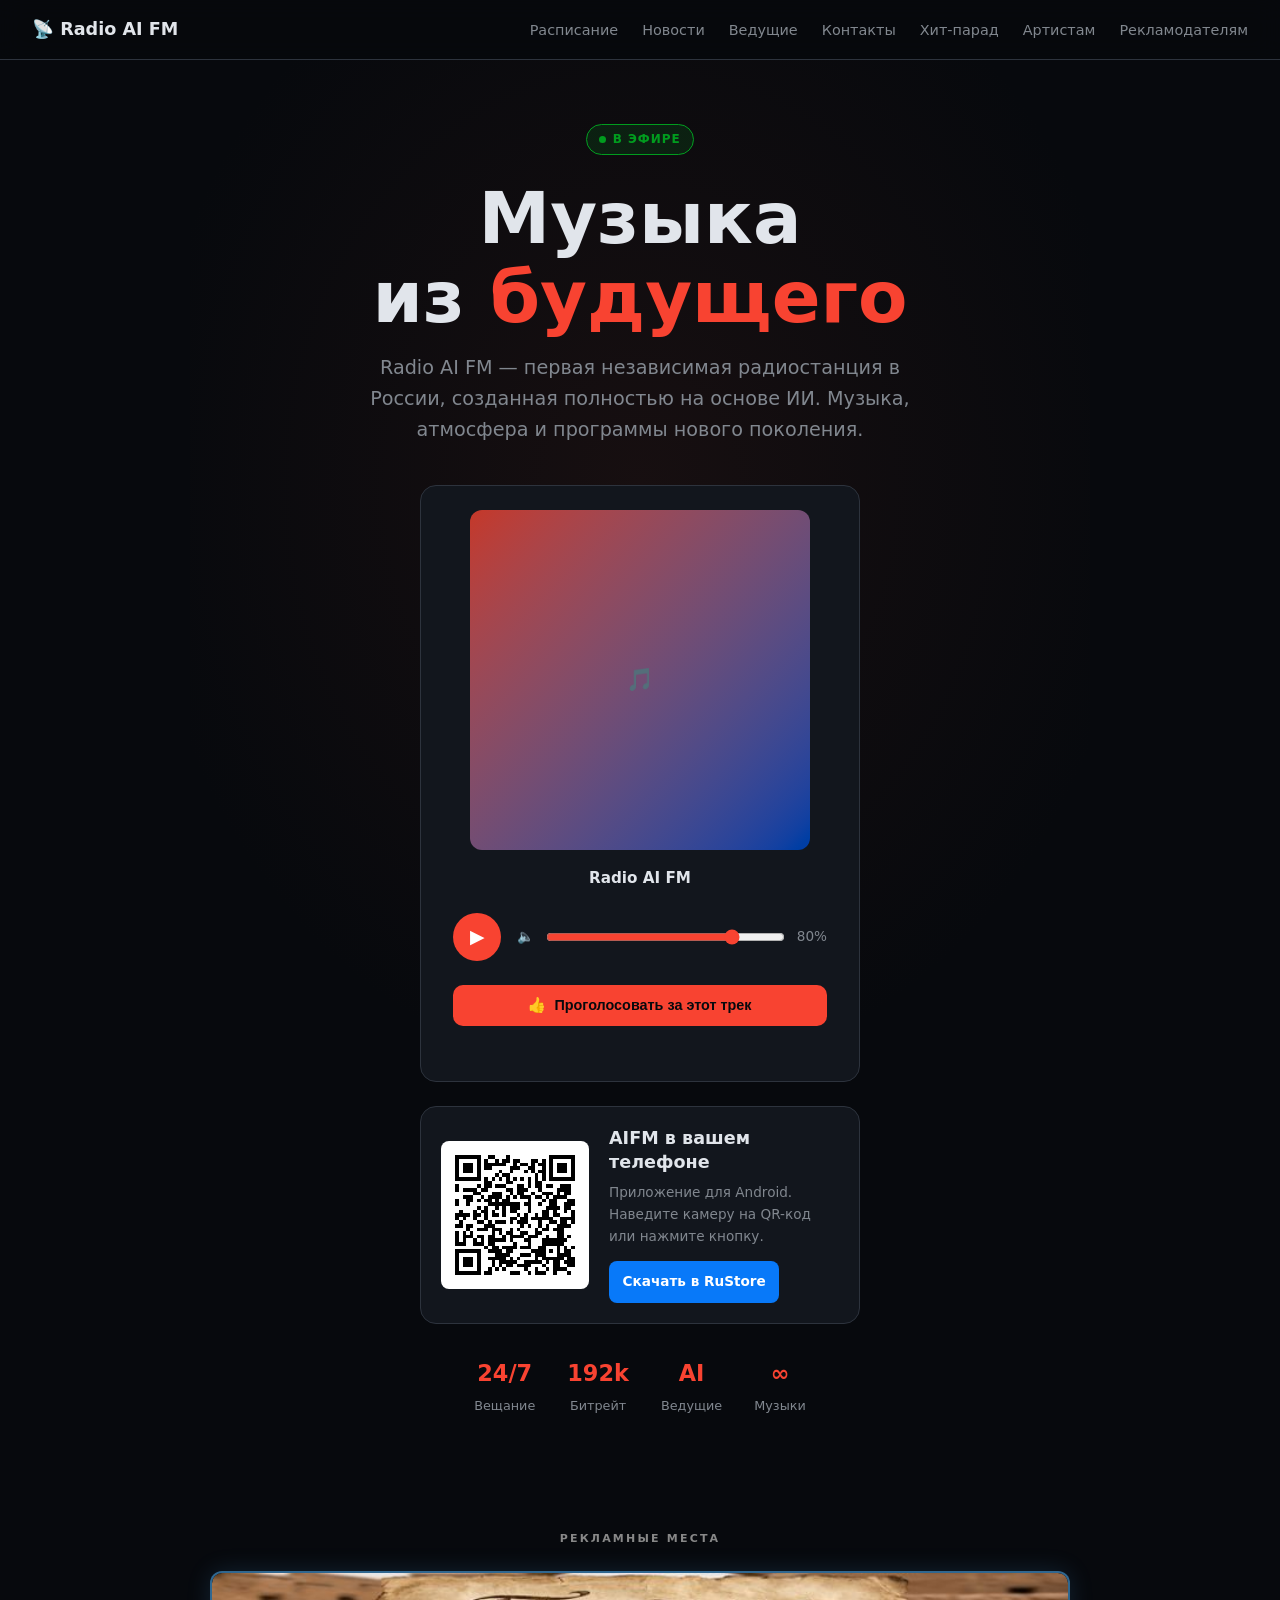
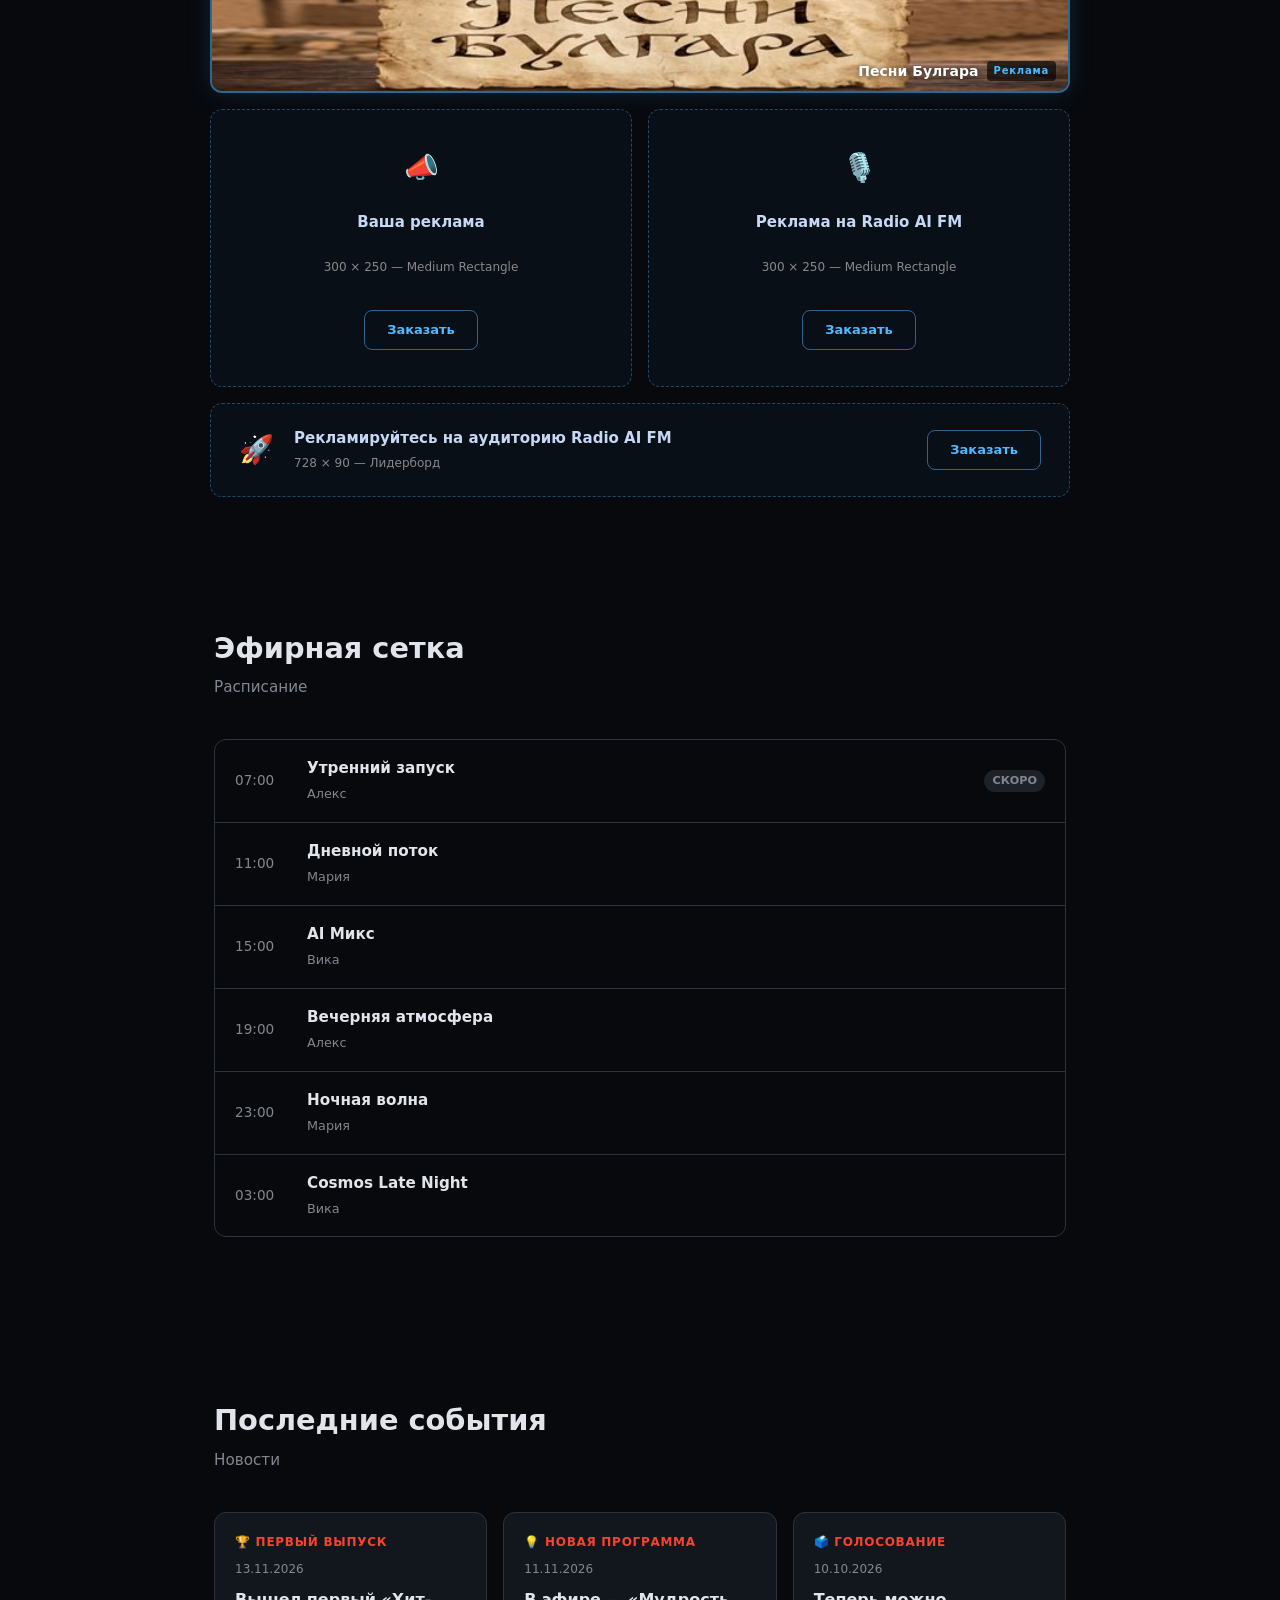
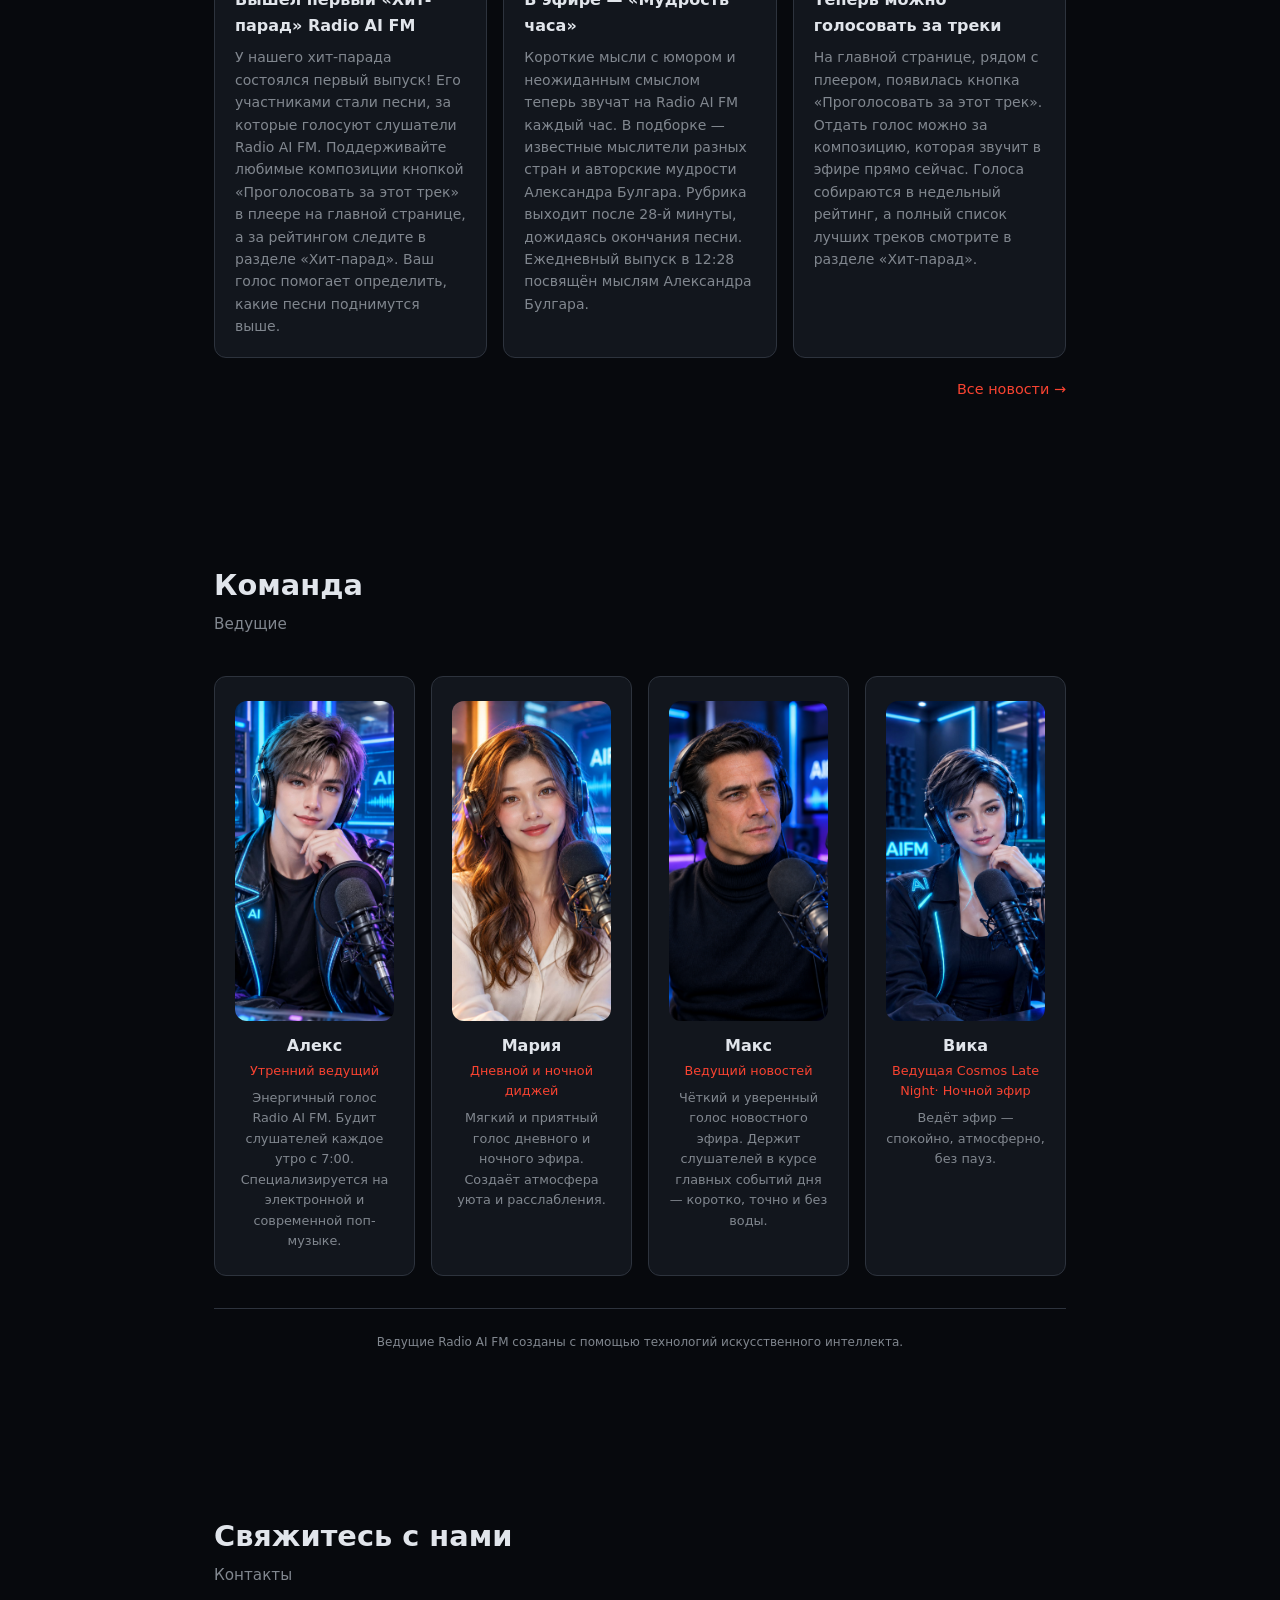
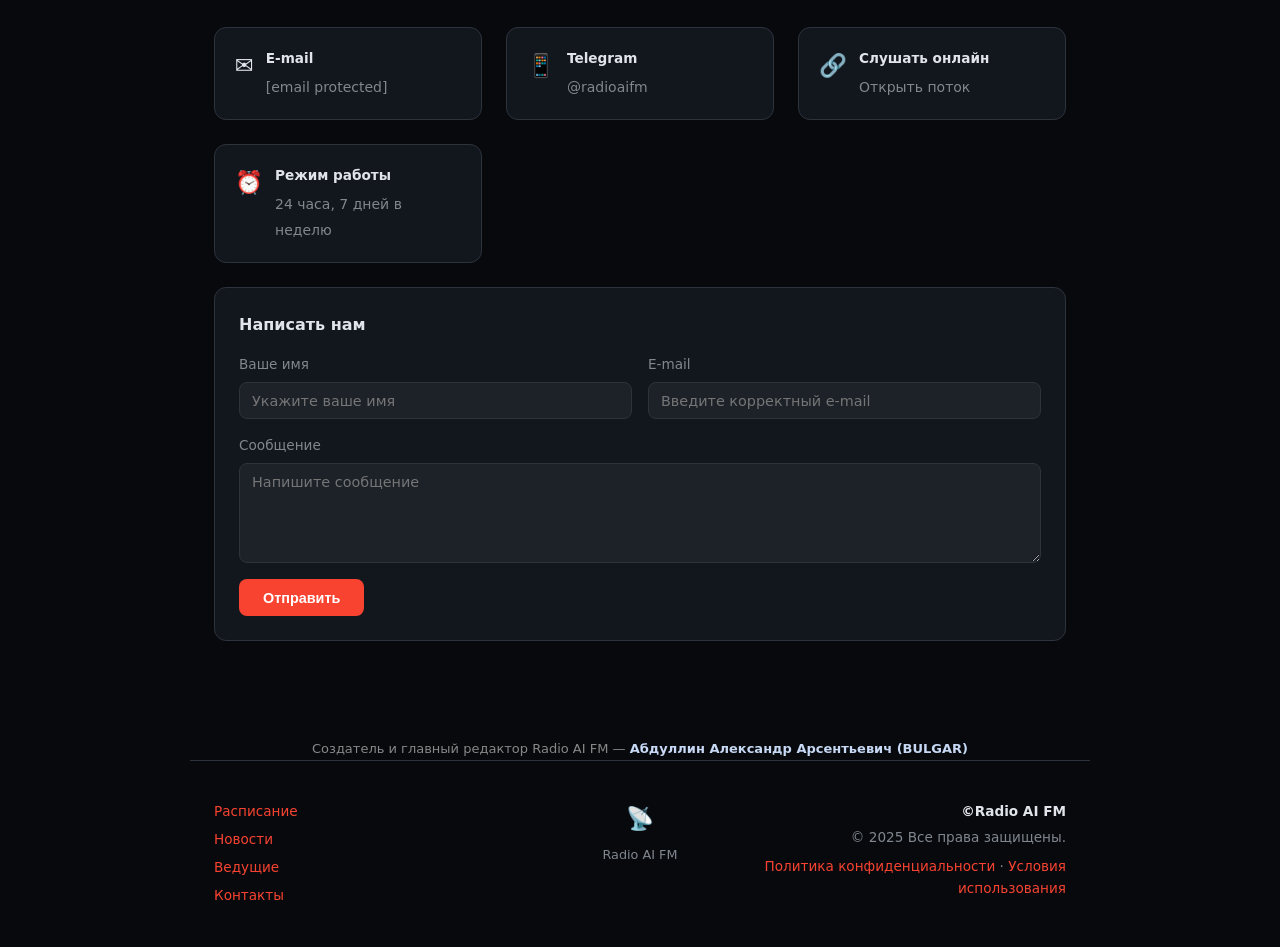
==== commit 2053dba8: "Добавить QR-код скачивания приложения в RuStore" ====
--- a/index.html
+++ b/index.html
@@ -157,6 +157,26 @@
     color: var(--warning);
   }
 
+  .app-download {
+    display: flex; align-items: center; gap: 1.25rem;
+    width: min(440px, 100%); margin-top: 1.5rem; padding: 1.25rem;
+    background: var(--surface); border: 1px solid var(--border); border-radius: 16px;
+    text-align: left;
+  }
+  .app-download__qr { display: block; flex-shrink: 0; border-radius: 8px; }
+  .app-download__qr img { display: block; width: 148px; height: 148px; border-radius: 8px; }
+  .app-download h2 { font-size: 1.1rem; line-height: 1.35; margin-bottom: 0.5rem; }
+  .app-download p { color: var(--muted); font-size: 0.85rem; margin-bottom: 0.8rem; }
+  .app-download__button {
+    display: inline-block; padding: 0.65rem 0.85rem; border-radius: 8px;
+    background: #0879f9; color: #fff; font-size: 0.85rem; font-weight: 700;
+  }
+  .app-download__button:hover { background: #0666d4; color: #fff; }
+  .app-download a:focus-visible { outline: 3px solid #78b8ff; outline-offset: 4px; }
+  @media (max-width: 420px) {
+    .app-download { flex-direction: column; text-align: center; }
+  }
+
   .stats { display: flex; gap: 2rem; margin-top: 2rem; }
   .stat { text-align: center; }
   .stat strong { display: block; font-size: 1.4rem; color: var(--accent); }
@@ -443,6 +463,17 @@
     <div class="vote-result" id="voteResult"></div>
     <div class="status-text" id="statusText" aria-live="polite"></div>
   </div>
+
+  <aside class="app-download" aria-labelledby="app-download-title">
+    <a class="app-download__qr" href="https://www.rustore.ru/catalog/app/co.median.android.zpdqkkz" target="_blank" rel="noopener" aria-label="Открыть приложение Radio AI FM в RuStore">
+      <img src="data:image/svg+xml,%3Csvg%20xmlns%3D%22http%3A%2F%2Fwww.w3.org%2F2000%2Fsvg%22%20viewBox%3D%220%200%2041%2041%22%20shape-rendering%3D%22crispEdges%22%3E%3Crect%20width%3D%2241%22%20height%3D%2241%22%20fill%3D%22white%22%2F%3E%3Cpath%20d%3D%22M4%2C4h1v1h-1z%20M5%2C4h1v1h-1z%20M6%2C4h1v1h-1z%20M7%2C4h1v1h-1z%20M8%2C4h1v1h-1z%20M9%2C4h1v1h-1z%20M10%2C4h1v1h-1z%20M13%2C4h1v1h-1z%20M14%2C4h1v1h-1z%20M18%2C4h1v1h-1z%20M30%2C4h1v1h-1z%20M31%2C4h1v1h-1z%20M32%2C4h1v1h-1z%20M33%2C4h1v1h-1z%20M34%2C4h1v1h-1z%20M35%2C4h1v1h-1z%20M36%2C4h1v1h-1z%20M4%2C5h1v1h-1z%20M10%2C5h1v1h-1z%20M12%2C5h1v1h-1z%20M15%2C5h1v1h-1z%20M17%2C5h1v1h-1z%20M18%2C5h1v1h-1z%20M20%2C5h1v1h-1z%20M21%2C5h1v1h-1z%20M25%2C5h1v1h-1z%20M26%2C5h1v1h-1z%20M28%2C5h1v1h-1z%20M30%2C5h1v1h-1z%20M36%2C5h1v1h-1z%20M4%2C6h1v1h-1z%20M6%2C6h1v1h-1z%20M7%2C6h1v1h-1z%20M8%2C6h1v1h-1z%20M10%2C6h1v1h-1z%20M12%2C6h1v1h-1z%20M13%2C6h1v1h-1z%20M14%2C6h1v1h-1z%20M15%2C6h1v1h-1z%20M16%2C6h1v1h-1z%20M17%2C6h1v1h-1z%20M20%2C6h1v1h-1z%20M22%2C6h1v1h-1z%20M23%2C6h1v1h-1z%20M25%2C6h1v1h-1z%20M27%2C6h1v1h-1z%20M28%2C6h1v1h-1z%20M30%2C6h1v1h-1z%20M32%2C6h1v1h-1z%20M33%2C6h1v1h-1z%20M34%2C6h1v1h-1z%20M36%2C6h1v1h-1z%20M4%2C7h1v1h-1z%20M6%2C7h1v1h-1z%20M7%2C7h1v1h-1z%20M8%2C7h1v1h-1z%20M10%2C7h1v1h-1z%20M12%2C7h1v1h-1z%20M13%2C7h1v1h-1z%20M19%2C7h1v1h-1z%20M20%2C7h1v1h-1z%20M21%2C7h1v1h-1z%20M24%2C7h1v1h-1z%20M25%2C7h1v1h-1z%20M28%2C7h1v1h-1z%20M30%2C7h1v1h-1z%20M32%2C7h1v1h-1z%20M33%2C7h1v1h-1z%20M34%2C7h1v1h-1z%20M36%2C7h1v1h-1z%20M4%2C8h1v1h-1z%20M6%2C8h1v1h-1z%20M7%2C8h1v1h-1z%20M8%2C8h1v1h-1z%20M10%2C8h1v1h-1z%20M16%2C8h1v1h-1z%20M19%2C8h1v1h-1z%20M23%2C8h1v1h-1z%20M25%2C8h1v1h-1z%20M27%2C8h1v1h-1z%20M28%2C8h1v1h-1z%20M30%2C8h1v1h-1z%20M32%2C8h1v1h-1z%20M33%2C8h1v1h-1z%20M34%2C8h1v1h-1z%20M36%2C8h1v1h-1z%20M4%2C9h1v1h-1z%20M10%2C9h1v1h-1z%20M15%2C9h1v1h-1z%20M17%2C9h1v1h-1z%20M18%2C9h1v1h-1z%20M26%2C9h1v1h-1z%20M28%2C9h1v1h-1z%20M30%2C9h1v1h-1z%20M36%2C9h1v1h-1z%20M4%2C10h1v1h-1z%20M5%2C10h1v1h-1z%20M6%2C10h1v1h-1z%20M7%2C10h1v1h-1z%20M8%2C10h1v1h-1z%20M9%2C10h1v1h-1z%20M10%2C10h1v1h-1z%20M12%2C10h1v1h-1z%20M14%2C10h1v1h-1z%20M16%2C10h1v1h-1z%20M18%2C10h1v1h-1z%20M20%2C10h1v1h-1z%20M22%2C10h1v1h-1z%20M24%2C10h1v1h-1z%20M26%2C10h1v1h-1z%20M28%2C10h1v1h-1z%20M30%2C10h1v1h-1z%20M31%2C10h1v1h-1z%20M32%2C10h1v1h-1z%20M33%2C10h1v1h-1z%20M34%2C10h1v1h-1z%20M35%2C10h1v1h-1z%20M36%2C10h1v1h-1z%20M12%2C11h1v1h-1z%20M13%2C11h1v1h-1z%20M18%2C11h1v1h-1z%20M19%2C11h1v1h-1z%20M24%2C11h1v1h-1z%20M26%2C11h1v1h-1z%20M27%2C11h1v1h-1z%20M4%2C12h1v1h-1z%20M10%2C12h1v1h-1z%20M12%2C12h1v1h-1z%20M13%2C12h1v1h-1z%20M15%2C12h1v1h-1z%20M16%2C12h1v1h-1z%20M17%2C12h1v1h-1z%20M21%2C12h1v1h-1z%20M22%2C12h1v1h-1z%20M24%2C12h1v1h-1z%20M26%2C12h1v1h-1z%20M27%2C12h1v1h-1z%20M29%2C12h1v1h-1z%20M30%2C12h1v1h-1z%20M33%2C12h1v1h-1z%20M34%2C12h1v1h-1z%20M35%2C12h1v1h-1z%20M4%2C13h1v1h-1z%20M6%2C13h1v1h-1z%20M7%2C13h1v1h-1z%20M8%2C13h1v1h-1z%20M9%2C13h1v1h-1z%20M11%2C13h1v1h-1z%20M12%2C13h1v1h-1z%20M18%2C13h1v1h-1z%20M19%2C13h1v1h-1z%20M21%2C13h1v1h-1z%20M22%2C13h1v1h-1z%20M23%2C13h1v1h-1z%20M27%2C13h1v1h-1z%20M32%2C13h1v1h-1z%20M33%2C13h1v1h-1z%20M34%2C13h1v1h-1z%20M35%2C13h1v1h-1z%20M9%2C14h1v1h-1z%20M10%2C14h1v1h-1z%20M14%2C14h1v1h-1z%20M15%2C14h1v1h-1z%20M16%2C14h1v1h-1z%20M19%2C14h1v1h-1z%20M21%2C14h1v1h-1z%20M22%2C14h1v1h-1z%20M25%2C14h1v1h-1z%20M28%2C14h1v1h-1z%20M29%2C14h1v1h-1z%20M30%2C14h1v1h-1z%20M32%2C14h1v1h-1z%20M34%2C14h1v1h-1z%20M35%2C14h1v1h-1z%20M6%2C15h1v1h-1z%20M7%2C15h1v1h-1z%20M8%2C15h1v1h-1z%20M11%2C15h1v1h-1z%20M13%2C15h1v1h-1z%20M14%2C15h1v1h-1z%20M15%2C15h1v1h-1z%20M16%2C15h1v1h-1z%20M18%2C15h1v1h-1z%20M20%2C15h1v1h-1z%20M22%2C15h1v1h-1z%20M23%2C15h1v1h-1z%20M24%2C15h1v1h-1z%20M26%2C15h1v1h-1z%20M27%2C15h1v1h-1z%20M29%2C15h1v1h-1z%20M31%2C15h1v1h-1z%20M32%2C15h1v1h-1z%20M33%2C15h1v1h-1z%20M34%2C15h1v1h-1z%20M4%2C16h1v1h-1z%20M7%2C16h1v1h-1z%20M8%2C16h1v1h-1z%20M10%2C16h1v1h-1z%20M12%2C16h1v1h-1z%20M13%2C16h1v1h-1z%20M15%2C16h1v1h-1z%20M17%2C16h1v1h-1z%20M18%2C16h1v1h-1z%20M24%2C16h1v1h-1z%20M28%2C16h1v1h-1z%20M30%2C16h1v1h-1z%20M31%2C16h1v1h-1z%20M35%2C16h1v1h-1z%20M36%2C16h1v1h-1z%20M4%2C17h1v1h-1z%20M7%2C17h1v1h-1z%20M13%2C17h1v1h-1z%20M14%2C17h1v1h-1z%20M15%2C17h1v1h-1z%20M16%2C17h1v1h-1z%20M17%2C17h1v1h-1z%20M18%2C17h1v1h-1z%20M19%2C17h1v1h-1z%20M20%2C17h1v1h-1z%20M21%2C17h1v1h-1z%20M23%2C17h1v1h-1z%20M24%2C17h1v1h-1z%20M27%2C17h1v1h-1z%20M30%2C17h1v1h-1z%20M31%2C17h1v1h-1z%20M34%2C17h1v1h-1z%20M35%2C17h1v1h-1z%20M36%2C17h1v1h-1z%20M10%2C18h1v1h-1z%20M12%2C18h1v1h-1z%20M15%2C18h1v1h-1z%20M17%2C18h1v1h-1z%20M19%2C18h1v1h-1z%20M20%2C18h1v1h-1z%20M21%2C18h1v1h-1z%20M24%2C18h1v1h-1z%20M29%2C18h1v1h-1z%20M30%2C18h1v1h-1z%20M31%2C18h1v1h-1z%20M32%2C18h1v1h-1z%20M34%2C18h1v1h-1z%20M35%2C18h1v1h-1z%20M5%2C19h1v1h-1z%20M9%2C19h1v1h-1z%20M11%2C19h1v1h-1z%20M12%2C19h1v1h-1z%20M14%2C19h1v1h-1z%20M17%2C19h1v1h-1z%20M19%2C19h1v1h-1z%20M20%2C19h1v1h-1z%20M24%2C19h1v1h-1z%20M28%2C19h1v1h-1z%20M29%2C19h1v1h-1z%20M31%2C19h1v1h-1z%20M34%2C19h1v1h-1z%20M36%2C19h1v1h-1z%20M4%2C20h1v1h-1z%20M5%2C20h1v1h-1z%20M6%2C20h1v1h-1z%20M7%2C20h1v1h-1z%20M9%2C20h1v1h-1z%20M10%2C20h1v1h-1z%20M12%2C20h1v1h-1z%20M14%2C20h1v1h-1z%20M15%2C20h1v1h-1z%20M17%2C20h1v1h-1z%20M21%2C20h1v1h-1z%20M23%2C20h1v1h-1z%20M26%2C20h1v1h-1z%20M28%2C20h1v1h-1z%20M29%2C20h1v1h-1z%20M31%2C20h1v1h-1z%20M32%2C20h1v1h-1z%20M36%2C20h1v1h-1z%20M4%2C21h1v1h-1z%20M6%2C21h1v1h-1z%20M9%2C21h1v1h-1z%20M12%2C21h1v1h-1z%20M19%2C21h1v1h-1z%20M20%2C21h1v1h-1z%20M22%2C21h1v1h-1z%20M23%2C21h1v1h-1z%20M25%2C21h1v1h-1z%20M26%2C21h1v1h-1z%20M27%2C21h1v1h-1z%20M28%2C21h1v1h-1z%20M29%2C21h1v1h-1z%20M30%2C21h1v1h-1z%20M33%2C21h1v1h-1z%20M34%2C21h1v1h-1z%20M35%2C21h1v1h-1z%20M36%2C21h1v1h-1z%20M5%2C22h1v1h-1z%20M10%2C22h1v1h-1z%20M11%2C22h1v1h-1z%20M13%2C22h1v1h-1z%20M15%2C22h1v1h-1z%20M16%2C22h1v1h-1z%20M17%2C22h1v1h-1z%20M19%2C22h1v1h-1z%20M21%2C22h1v1h-1z%20M22%2C22h1v1h-1z%20M23%2C22h1v1h-1z%20M27%2C22h1v1h-1z%20M30%2C22h1v1h-1z%20M31%2C22h1v1h-1z%20M33%2C22h1v1h-1z%20M34%2C22h1v1h-1z%20M36%2C22h1v1h-1z%20M4%2C23h1v1h-1z%20M5%2C23h1v1h-1z%20M7%2C23h1v1h-1z%20M8%2C23h1v1h-1z%20M12%2C23h1v1h-1z%20M13%2C23h1v1h-1z%20M14%2C23h1v1h-1z%20M22%2C23h1v1h-1z%20M24%2C23h1v1h-1z%20M27%2C23h1v1h-1z%20M29%2C23h1v1h-1z%20M32%2C23h1v1h-1z%20M33%2C23h1v1h-1z%20M34%2C23h1v1h-1z%20M35%2C23h1v1h-1z%20M7%2C24h1v1h-1z%20M10%2C24h1v1h-1z%20M11%2C24h1v1h-1z%20M12%2C24h1v1h-1z%20M14%2C24h1v1h-1z%20M15%2C24h1v1h-1z%20M16%2C24h1v1h-1z%20M19%2C24h1v1h-1z%20M21%2C24h1v1h-1z%20M26%2C24h1v1h-1z%20M28%2C24h1v1h-1z%20M29%2C24h1v1h-1z%20M31%2C24h1v1h-1z%20M32%2C24h1v1h-1z%20M33%2C24h1v1h-1z%20M4%2C25h1v1h-1z%20M6%2C25h1v1h-1z%20M8%2C25h1v1h-1z%20M14%2C25h1v1h-1z%20M16%2C25h1v1h-1z%20M18%2C25h1v1h-1z%20M19%2C25h1v1h-1z%20M22%2C25h1v1h-1z%20M23%2C25h1v1h-1z%20M26%2C25h1v1h-1z%20M27%2C25h1v1h-1z%20M32%2C25h1v1h-1z%20M33%2C25h1v1h-1z%20M4%2C26h1v1h-1z%20M6%2C26h1v1h-1z%20M7%2C26h1v1h-1z%20M8%2C26h1v1h-1z%20M10%2C26h1v1h-1z%20M11%2C26h1v1h-1z%20M13%2C26h1v1h-1z%20M14%2C26h1v1h-1z%20M17%2C26h1v1h-1z%20M19%2C26h1v1h-1z%20M20%2C26h1v1h-1z%20M21%2C26h1v1h-1z%20M22%2C26h1v1h-1z%20M24%2C26h1v1h-1z%20M25%2C26h1v1h-1z%20M26%2C26h1v1h-1z%20M29%2C26h1v1h-1z%20M32%2C26h1v1h-1z%20M33%2C26h1v1h-1z%20M35%2C26h1v1h-1z%20M4%2C27h1v1h-1z%20M6%2C27h1v1h-1z%20M9%2C27h1v1h-1z%20M11%2C27h1v1h-1z%20M13%2C27h1v1h-1z%20M14%2C27h1v1h-1z%20M15%2C27h1v1h-1z%20M16%2C27h1v1h-1z%20M17%2C27h1v1h-1z%20M19%2C27h1v1h-1z%20M23%2C27h1v1h-1z%20M24%2C27h1v1h-1z%20M28%2C27h1v1h-1z%20M29%2C27h1v1h-1z%20M30%2C27h1v1h-1z%20M31%2C27h1v1h-1z%20M32%2C27h1v1h-1z%20M33%2C27h1v1h-1z%20M34%2C27h1v1h-1z%20M4%2C28h1v1h-1z%20M5%2C28h1v1h-1z%20M6%2C28h1v1h-1z%20M9%2C28h1v1h-1z%20M10%2C28h1v1h-1z%20M11%2C28h1v1h-1z%20M13%2C28h1v1h-1z%20M14%2C28h1v1h-1z%20M20%2C28h1v1h-1z%20M24%2C28h1v1h-1z%20M28%2C28h1v1h-1z%20M29%2C28h1v1h-1z%20M30%2C28h1v1h-1z%20M31%2C28h1v1h-1z%20M32%2C28h1v1h-1z%20M33%2C28h1v1h-1z%20M12%2C29h1v1h-1z%20M14%2C29h1v1h-1z%20M15%2C29h1v1h-1z%20M17%2C29h1v1h-1z%20M18%2C29h1v1h-1z%20M19%2C29h1v1h-1z%20M20%2C29h1v1h-1z%20M22%2C29h1v1h-1z%20M23%2C29h1v1h-1z%20M24%2C29h1v1h-1z%20M27%2C29h1v1h-1z%20M28%2C29h1v1h-1z%20M32%2C29h1v1h-1z%20M34%2C29h1v1h-1z%20M36%2C29h1v1h-1z%20M4%2C30h1v1h-1z%20M5%2C30h1v1h-1z%20M6%2C30h1v1h-1z%20M7%2C30h1v1h-1z%20M8%2C30h1v1h-1z%20M9%2C30h1v1h-1z%20M10%2C30h1v1h-1z%20M13%2C30h1v1h-1z%20M14%2C30h1v1h-1z%20M15%2C30h1v1h-1z%20M16%2C30h1v1h-1z%20M18%2C30h1v1h-1z%20M19%2C30h1v1h-1z%20M25%2C30h1v1h-1z%20M26%2C30h1v1h-1z%20M27%2C30h1v1h-1z%20M28%2C30h1v1h-1z%20M30%2C30h1v1h-1z%20M32%2C30h1v1h-1z%20M34%2C30h1v1h-1z%20M35%2C30h1v1h-1z%20M4%2C31h1v1h-1z%20M10%2C31h1v1h-1z%20M15%2C31h1v1h-1z%20M16%2C31h1v1h-1z%20M17%2C31h1v1h-1z%20M18%2C31h1v1h-1z%20M22%2C31h1v1h-1z%20M23%2C31h1v1h-1z%20M24%2C31h1v1h-1z%20M26%2C31h1v1h-1z%20M27%2C31h1v1h-1z%20M28%2C31h1v1h-1z%20M32%2C31h1v1h-1z%20M33%2C31h1v1h-1z%20M34%2C31h1v1h-1z%20M35%2C31h1v1h-1z%20M4%2C32h1v1h-1z%20M6%2C32h1v1h-1z%20M7%2C32h1v1h-1z%20M8%2C32h1v1h-1z%20M10%2C32h1v1h-1z%20M13%2C32h1v1h-1z%20M14%2C32h1v1h-1z%20M15%2C32h1v1h-1z%20M16%2C32h1v1h-1z%20M17%2C32h1v1h-1z%20M19%2C32h1v1h-1z%20M21%2C32h1v1h-1z%20M26%2C32h1v1h-1z%20M28%2C32h1v1h-1z%20M29%2C32h1v1h-1z%20M30%2C32h1v1h-1z%20M31%2C32h1v1h-1z%20M32%2C32h1v1h-1z%20M33%2C32h1v1h-1z%20M35%2C32h1v1h-1z%20M36%2C32h1v1h-1z%20M4%2C33h1v1h-1z%20M6%2C33h1v1h-1z%20M7%2C33h1v1h-1z%20M8%2C33h1v1h-1z%20M10%2C33h1v1h-1z%20M14%2C33h1v1h-1z%20M16%2C33h1v1h-1z%20M17%2C33h1v1h-1z%20M18%2C33h1v1h-1z%20M19%2C33h1v1h-1z%20M20%2C33h1v1h-1z%20M23%2C33h1v1h-1z%20M24%2C33h1v1h-1z%20M25%2C33h1v1h-1z%20M26%2C33h1v1h-1z%20M27%2C33h1v1h-1z%20M29%2C33h1v1h-1z%20M31%2C33h1v1h-1z%20M32%2C33h1v1h-1z%20M34%2C33h1v1h-1z%20M35%2C33h1v1h-1z%20M36%2C33h1v1h-1z%20M4%2C34h1v1h-1z%20M6%2C34h1v1h-1z%20M7%2C34h1v1h-1z%20M8%2C34h1v1h-1z%20M10%2C34h1v1h-1z%20M14%2C34h1v1h-1z%20M16%2C34h1v1h-1z%20M18%2C34h1v1h-1z%20M19%2C34h1v1h-1z%20M21%2C34h1v1h-1z%20M22%2C34h1v1h-1z%20M23%2C34h1v1h-1z%20M24%2C34h1v1h-1z%20M28%2C34h1v1h-1z%20M31%2C34h1v1h-1z%20M32%2C34h1v1h-1z%20M35%2C34h1v1h-1z%20M36%2C34h1v1h-1z%20M4%2C35h1v1h-1z%20M10%2C35h1v1h-1z%20M13%2C35h1v1h-1z%20M15%2C35h1v1h-1z%20M17%2C35h1v1h-1z%20M23%2C35h1v1h-1z%20M26%2C35h1v1h-1z%20M29%2C35h1v1h-1z%20M31%2C35h1v1h-1z%20M32%2C35h1v1h-1z%20M33%2C35h1v1h-1z%20M34%2C35h1v1h-1z%20M4%2C36h1v1h-1z%20M5%2C36h1v1h-1z%20M6%2C36h1v1h-1z%20M7%2C36h1v1h-1z%20M8%2C36h1v1h-1z%20M9%2C36h1v1h-1z%20M10%2C36h1v1h-1z%20M12%2C36h1v1h-1z%20M13%2C36h1v1h-1z%20M19%2C36h1v1h-1z%20M20%2C36h1v1h-1z%20M21%2C36h1v1h-1z%20M24%2C36h1v1h-1z%20M26%2C36h1v1h-1z%20M27%2C36h1v1h-1z%20M28%2C36h1v1h-1z%20M31%2C36h1v1h-1z%20M35%2C36h1v1h-1z%22%20fill%3D%22black%22%2F%3E%3C%2Fsvg%3E%0A" width="148" height="148" alt="QR-код для скачивания Radio AI FM в RuStore">
+    </a>
+    <div>
+      <h2 id="app-download-title">AIFM в вашем телефоне</h2>
+      <p>Приложение для Android. Наведите камеру на QR-код или нажмите кнопку.</p>
+      <a class="app-download__button" href="https://www.rustore.ru/catalog/app/co.median.android.zpdqkkz" target="_blank" rel="noopener">Скачать в RuStore</a>
+    </div>
+  </aside>
 
   <div class="stats">
     <div class="stat"><strong>24/7</strong><span>Вещание</span></div>
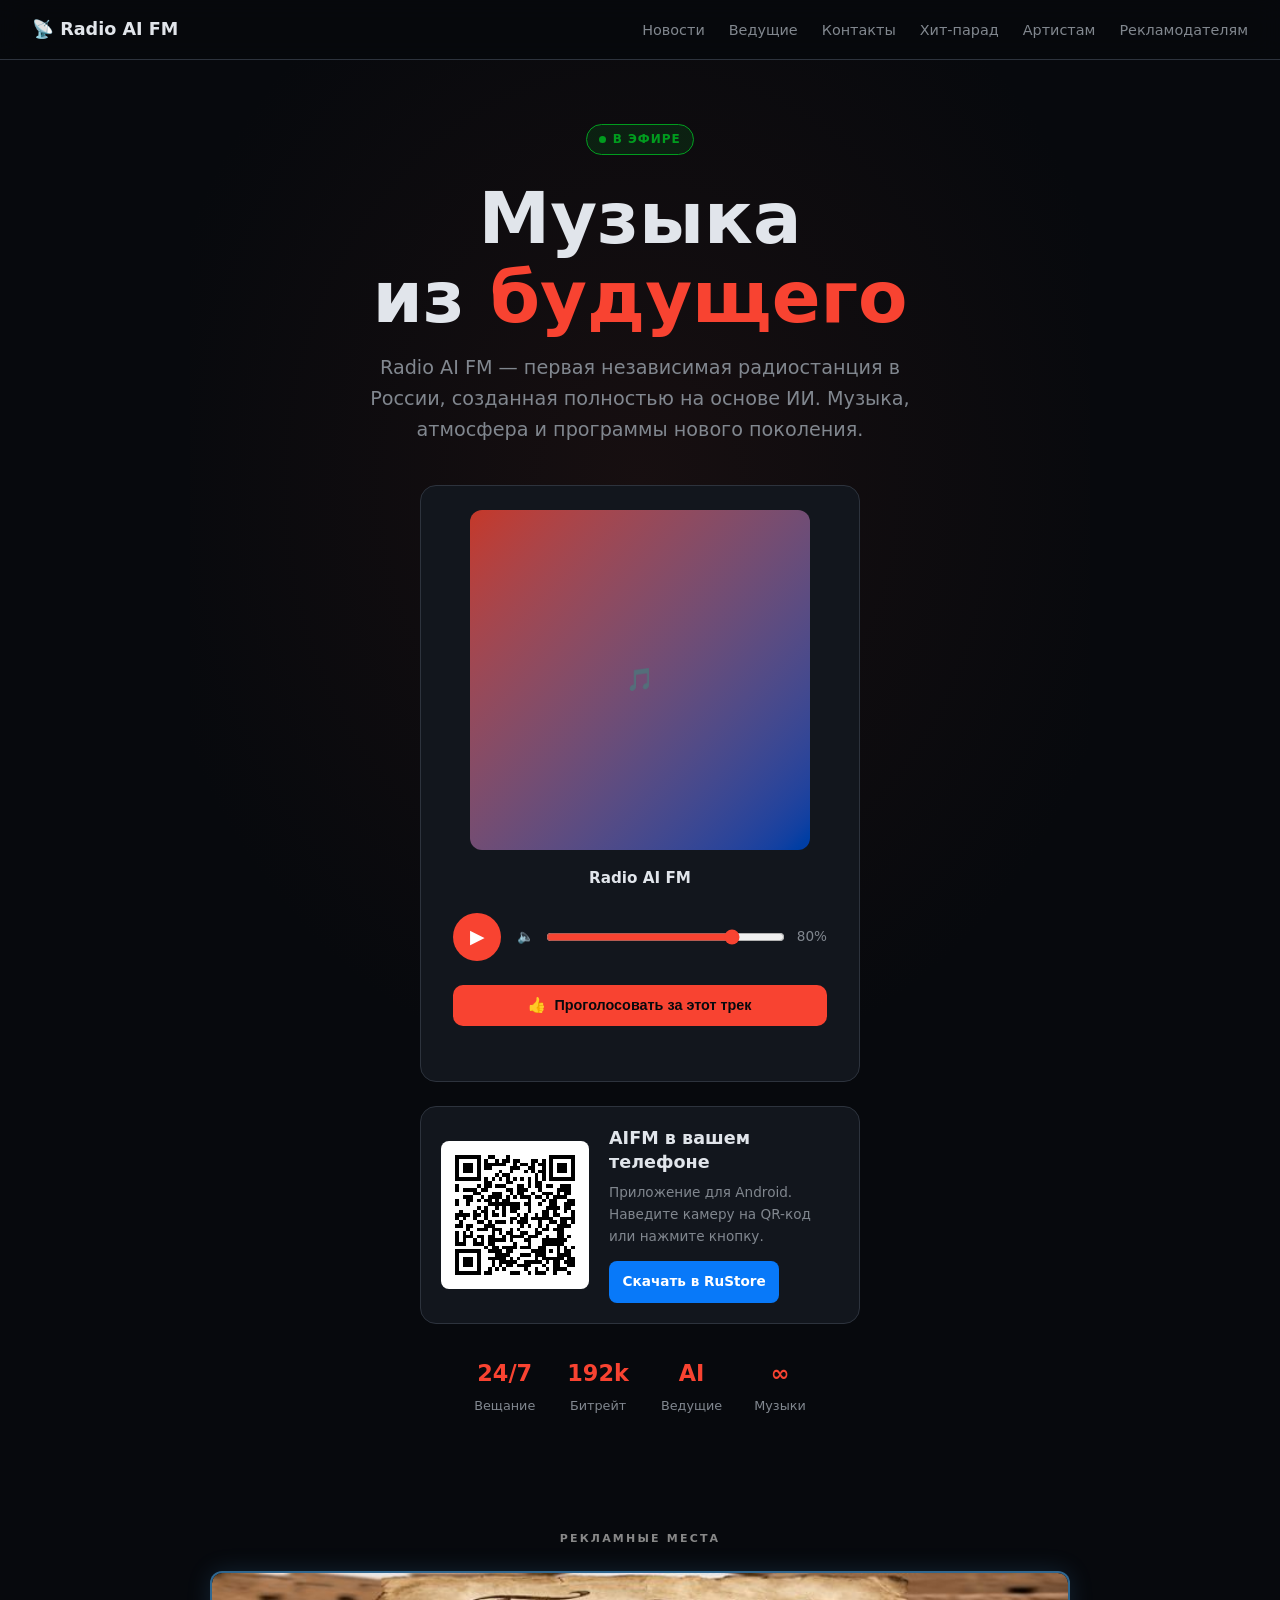
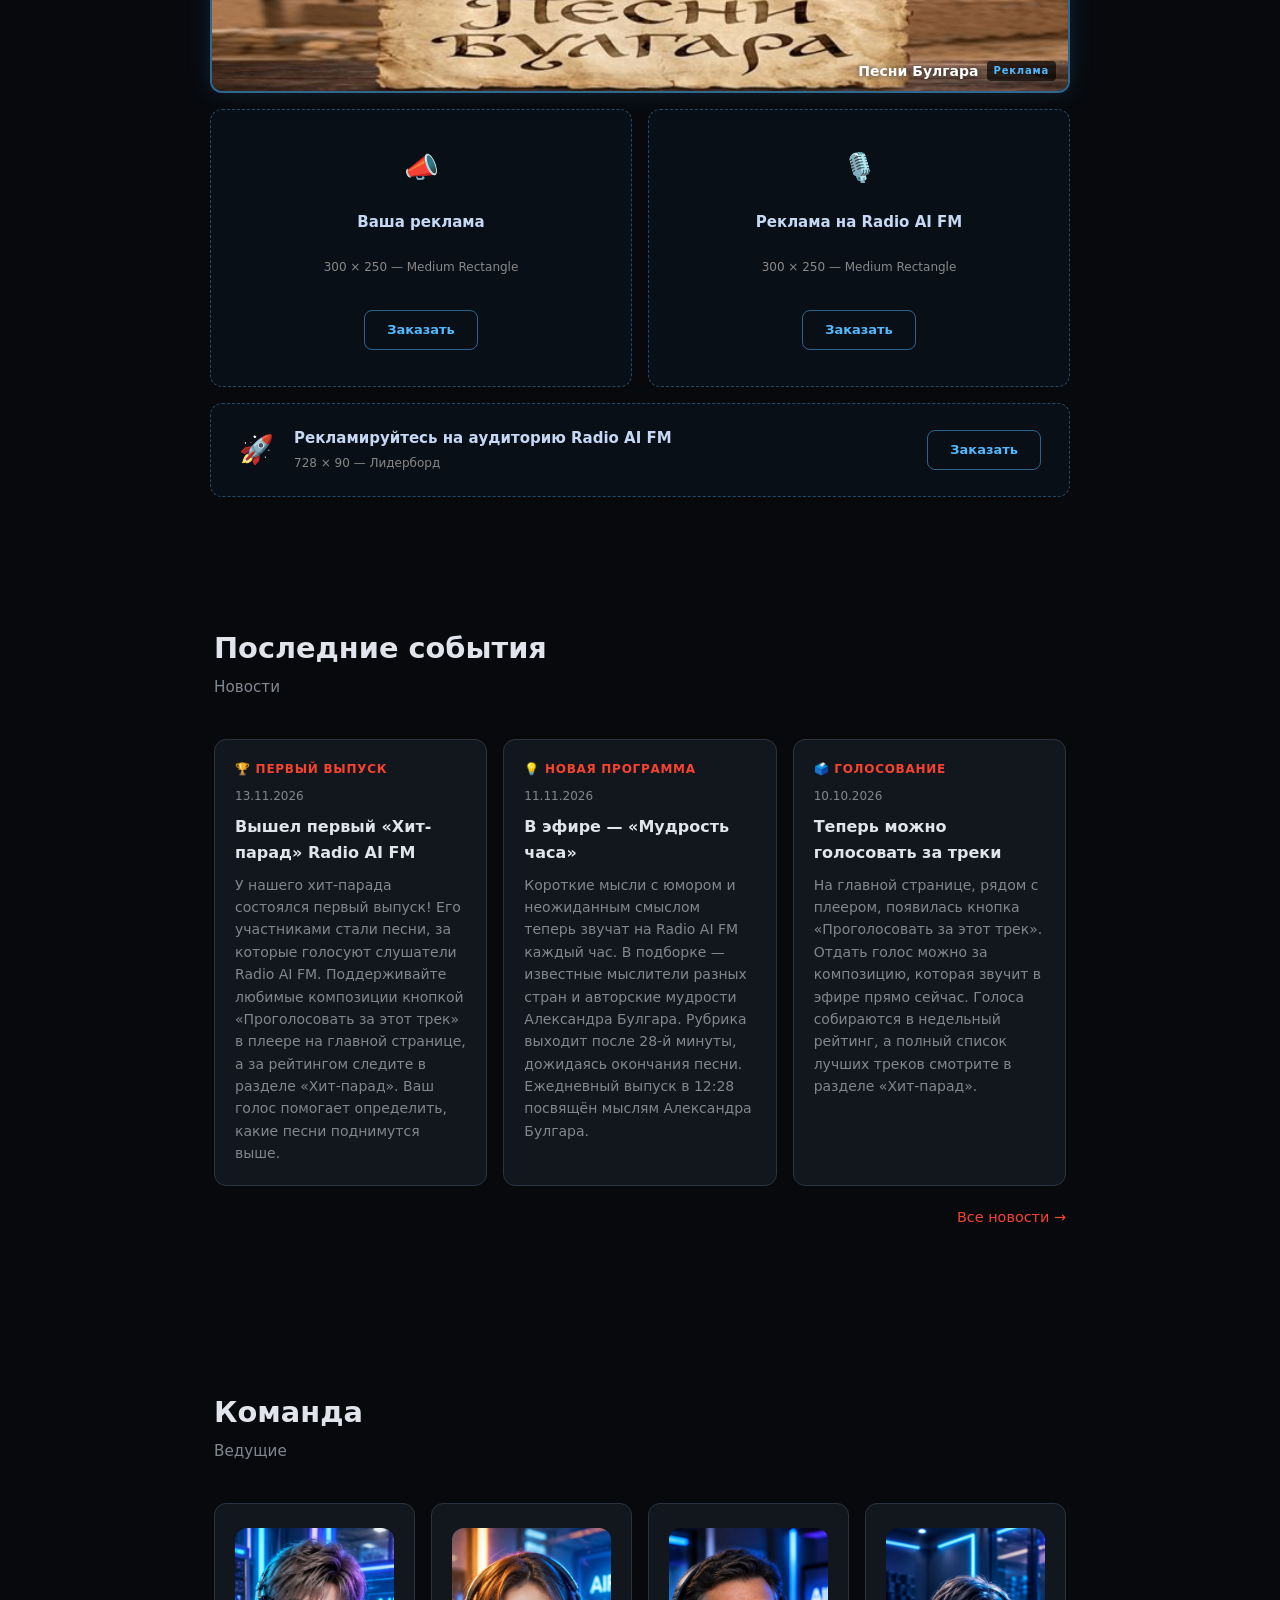
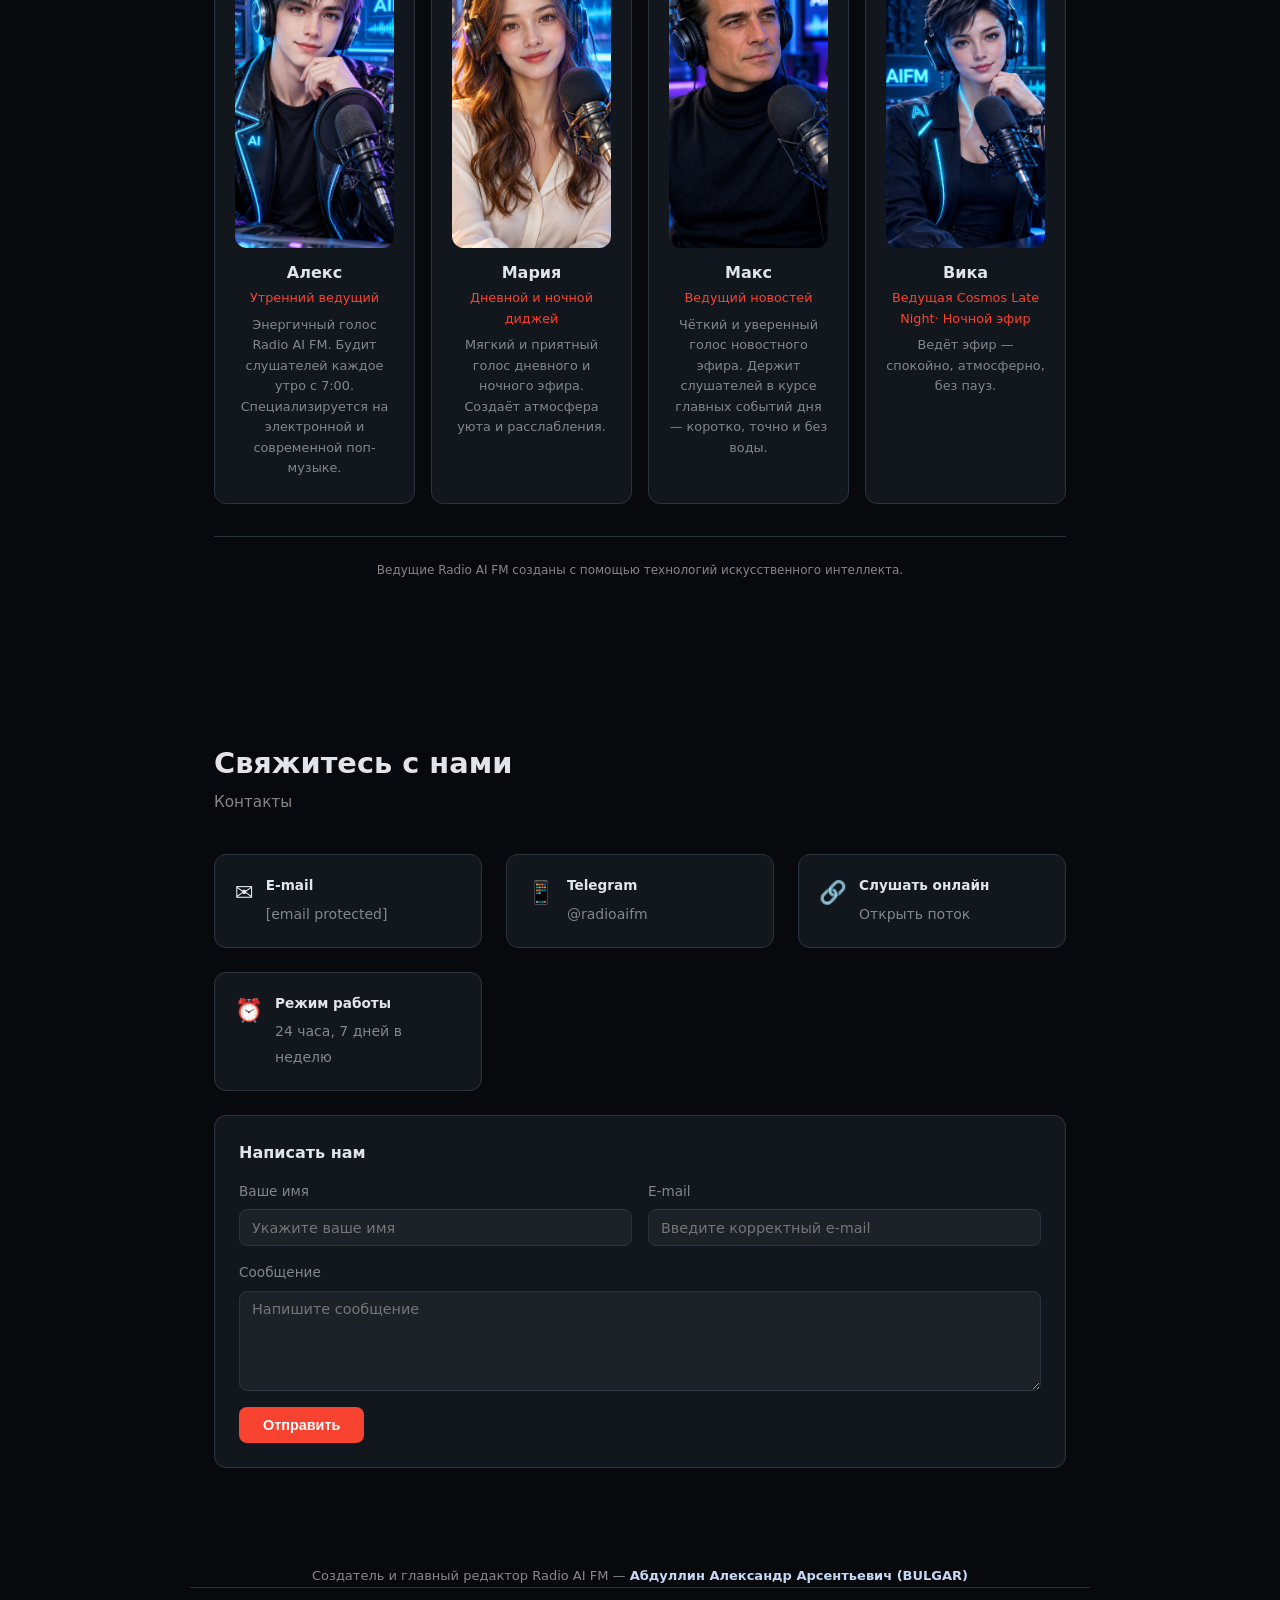
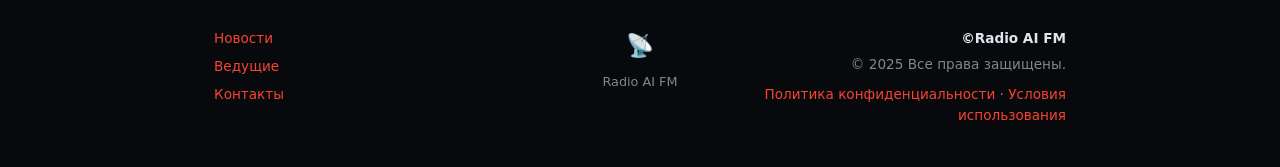
==== commit f27a4ca2: "Remove inaccurate broadcast schedule and navigation links" ====
--- a/index.html
+++ b/index.html
@@ -186,21 +186,6 @@
   h2 { font-size: 1.8rem; font-weight: 700; margin-bottom: 0.25rem; }
   .section-sub { color: var(--muted); margin-bottom: 2.5rem; font-size: 0.95rem; }
 
-  .schedule-list { display: flex; flex-direction: column; gap: 0; border: 1px solid var(--border); border-radius: 12px; overflow: hidden; }
-  .schedule-item {
-    display: flex; align-items: center; gap: 1rem;
-    padding: 1rem 1.25rem; border-bottom: 1px solid var(--border);
-    transition: background 0.15s;
-  }
-  .schedule-item:last-child { border-bottom: none; }
-  .schedule-item:hover { background: var(--surface-raised); }
-  .sched-time { font-size: 0.85rem; color: var(--muted); width: 3.5rem; flex-shrink: 0; font-variant-numeric: tabular-nums; }
-  .sched-info { flex: 1; }
-  .sched-info strong { display: block; font-size: 0.95rem; }
-  .sched-info span { font-size: 0.8rem; color: var(--muted); }
-  .badge-live { font-size: 0.7rem; font-weight: 700; background: var(--live); color: oklch(14% 0.01 260); padding: 0.15rem 0.5rem; border-radius: 99px; }
-  .badge-soon { font-size: 0.7rem; font-weight: 600; background: var(--surface-raised); color: var(--muted); padding: 0.15rem 0.5rem; border-radius: 99px; }
-
   .news-grid { display: grid; grid-template-columns: repeat(auto-fit, minmax(260px, 1fr)); gap: 1rem; }
   .news-card { background: var(--surface); border: 1px solid var(--border); border-radius: 12px; padding: 1.25rem; display: flex; flex-direction: column; gap: 0.5rem; }
   .news-tag { font-size: 0.75rem; font-weight: 700; color: var(--accent); text-transform: uppercase; letter-spacing: 0.06em; }
@@ -424,7 +409,6 @@
 <nav>
   <div class="nav-logo">📡 Radio AI FM</div>
   <ul class="nav-links">
-    <li><a href="#schedule">Расписание</a></li>
     <li><a href="/news.html">Новости</a></li>
     <li><a href="#team">Ведущие</a></li>
     <li><a href="#contacts">Контакты</a></li>
@@ -526,18 +510,6 @@
   </div>
 </section>
 
-<section id="schedule">
-  <h2>Эфирная сетка</h2>
-  <p class="section-sub">Расписание</p>
-  <div class="schedule-list" role="list">
-    <div class="schedule-item" role="listitem"><span class="sched-time">07:00</span><div class="sched-info"><strong>Утренний запуск</strong><span>Алекс</span></div></div>
-    <div class="schedule-item" role="listitem"><span class="sched-time">11:00</span><div class="sched-info"><strong>Дневной поток</strong><span>Мария</span></div></div>
-    <div class="schedule-item" role="listitem"><span class="sched-time">15:00</span><div class="sched-info"><strong>AI Микс</strong><span>Вика</span></div></div>
-    <div class="schedule-item" role="listitem"><span class="sched-time">19:00</span><div class="sched-info"><strong>Вечерняя атмосфера</strong><span>Алекс</span></div></div>
-    <div class="schedule-item" role="listitem"><span class="sched-time">23:00</span><div class="sched-info"><strong>Ночная волна</strong><span>Мария</span></div></div>
-    <div class="schedule-item" role="listitem"><span class="sched-time">03:00</span><div class="sched-info"><strong>Cosmos Late Night</strong><span>Вика</span></div></div>
-  </div>
-</section>
  
 <section id="news">
   <h2>Последние события</h2>
@@ -616,7 +588,6 @@
 
 <footer>
   <div class="footer-links">
-    <a href="#schedule">Расписание</a>
     <a href="/news.html">Новости</a>
     <a href="#team">Ведущие</a>
     <a href="#contacts">Контакты</a>
@@ -808,65 +779,6 @@
   updateNowPlaying();
   setInterval(updateNowPlaying, 15000);
 
-  function updateScheduleBadges() {
-    const now = new Date();
-    const moscowOffset = 3 * 60;
-    const localOffset = now.getTimezoneOffset();
-    const moscowTime = new Date(now.getTime() + (moscowOffset + localOffset) * 60000);
-    const hours = moscowTime.getHours();
-    const minutes = moscowTime.getMinutes();
-    const currentMinutes = hours * 60 + minutes;
-
-    const schedule = [
-      { start: 7 * 60, name: 'Утренний запуск' },
-      { start: 11 * 60, name: 'Дневной поток' },
-      { start: 15 * 60, name: 'AI Микс' },
-      { start: 19 * 60, name: 'Вечерняя атмосфера' },
-      { start: 23 * 60, name: 'Ночная волна' },
-      { start: 3 * 60, name: 'Cosmos Late Night' }
-    ];
-
-    let currentIdx = -1;
-    for (let i = 0; i < schedule.length; i++) {
-      const nextIdx = (i + 1) % schedule.length;
-      const start = schedule[i].start;
-      const end = schedule[nextIdx].start;
-
-      if (start < 7 * 60 && currentMinutes >= start && currentMinutes < 7 * 60) {
-        currentIdx = i;
-        break;
-      }
-      if (currentMinutes >= start && (end > start ? currentMinutes < end : true)) {
-        currentIdx = i;
-        break;
-      }
-    }
-
-    if (currentIdx === -1 && currentMinutes >= 23 * 60) {
-      currentIdx = 4;
-    }
-
-    const nextIdx = currentIdx !== -1 ? (currentIdx + 1) % schedule.length : 0;
-
-    document.querySelectorAll('.schedule-item .badge-live, .schedule-item .badge-soon').forEach(b => b.remove());
-
-    const items = document.querySelectorAll('.schedule-item');
-    if (currentIdx !== -1 && items[currentIdx]) {
-      const badge = document.createElement('span');
-      badge.className = 'badge-live';
-      badge.textContent = 'В ЭФИРЕ';
-      items[currentIdx].appendChild(badge);
-    }
-    if (items[nextIdx]) {
-      const badge = document.createElement('span');
-      badge.className = 'badge-soon';
-      badge.textContent = 'СКОРО';
-      items[nextIdx].appendChild(badge);
-    }
-  }
-
-  updateScheduleBadges();
-  setInterval(updateScheduleBadges, 60000);
 </script>
 <script>
 /* Новости: данные лежат в news.json — правьте только его */
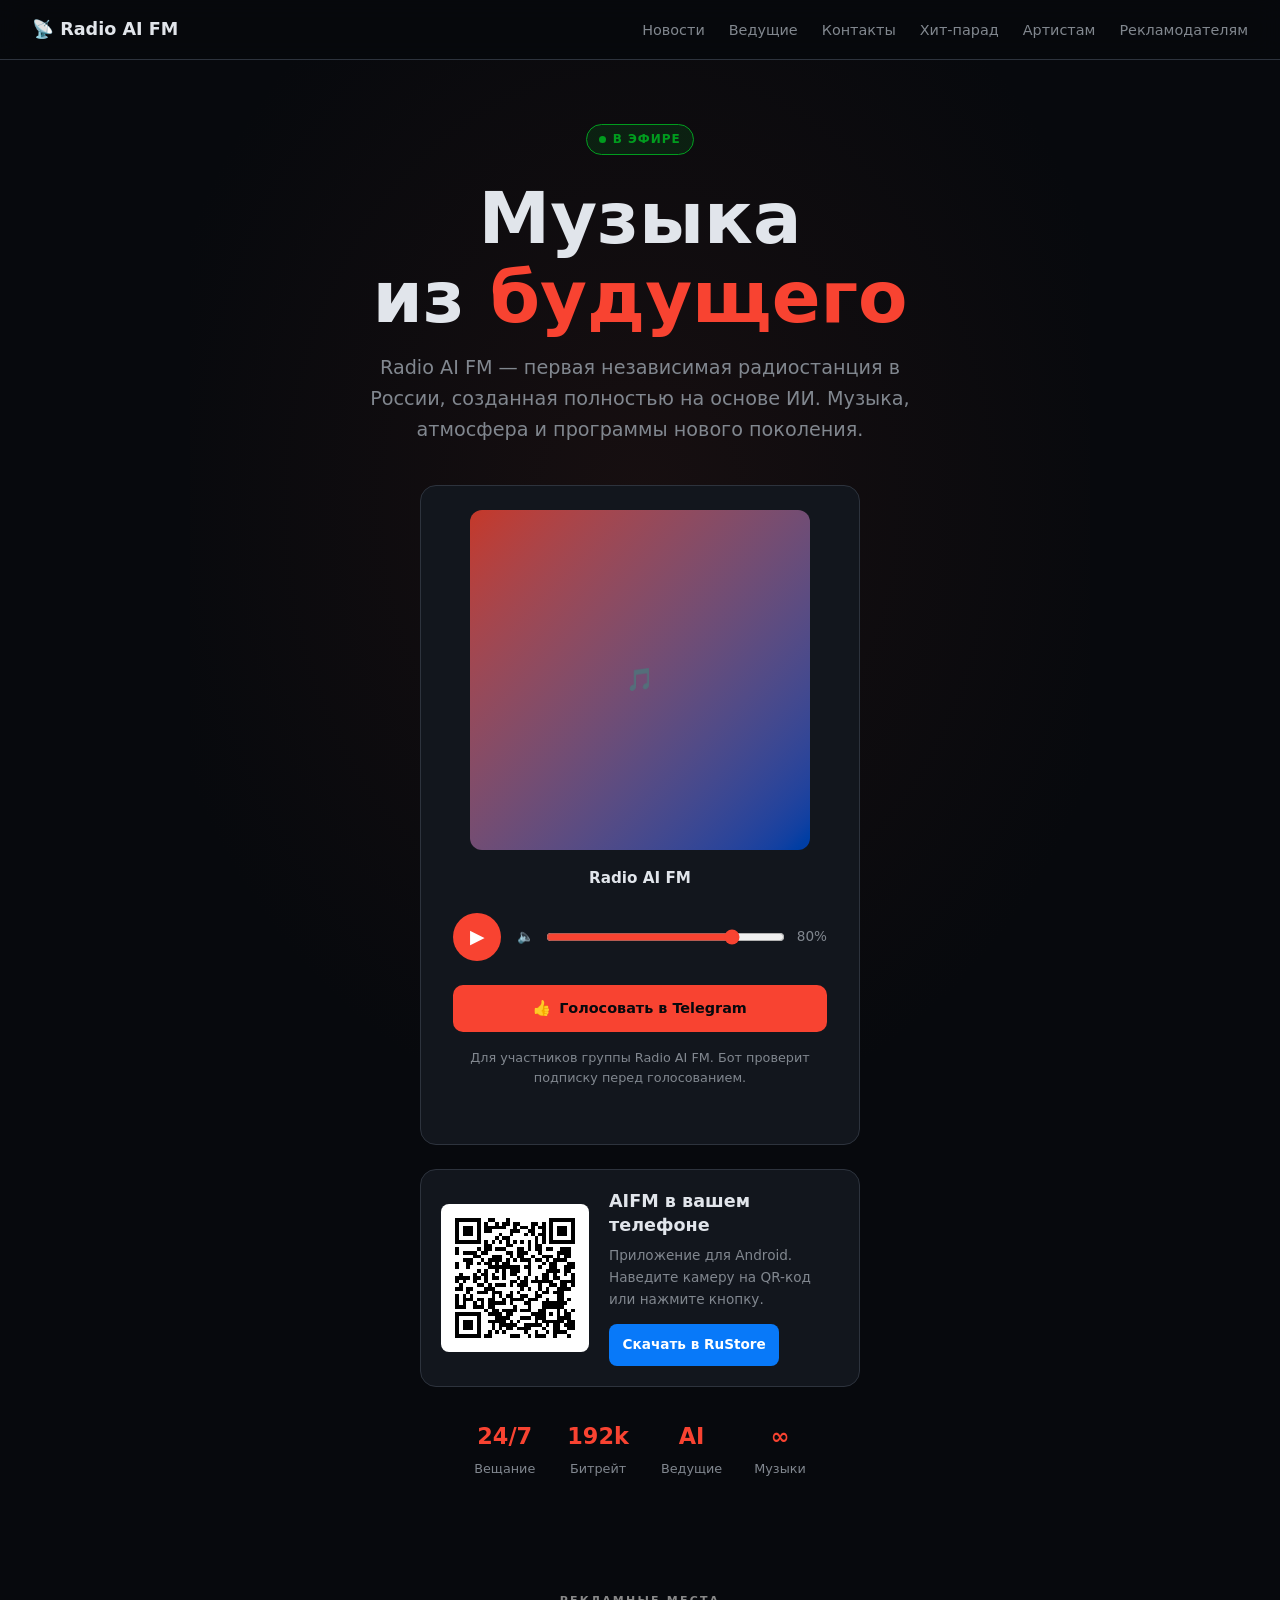
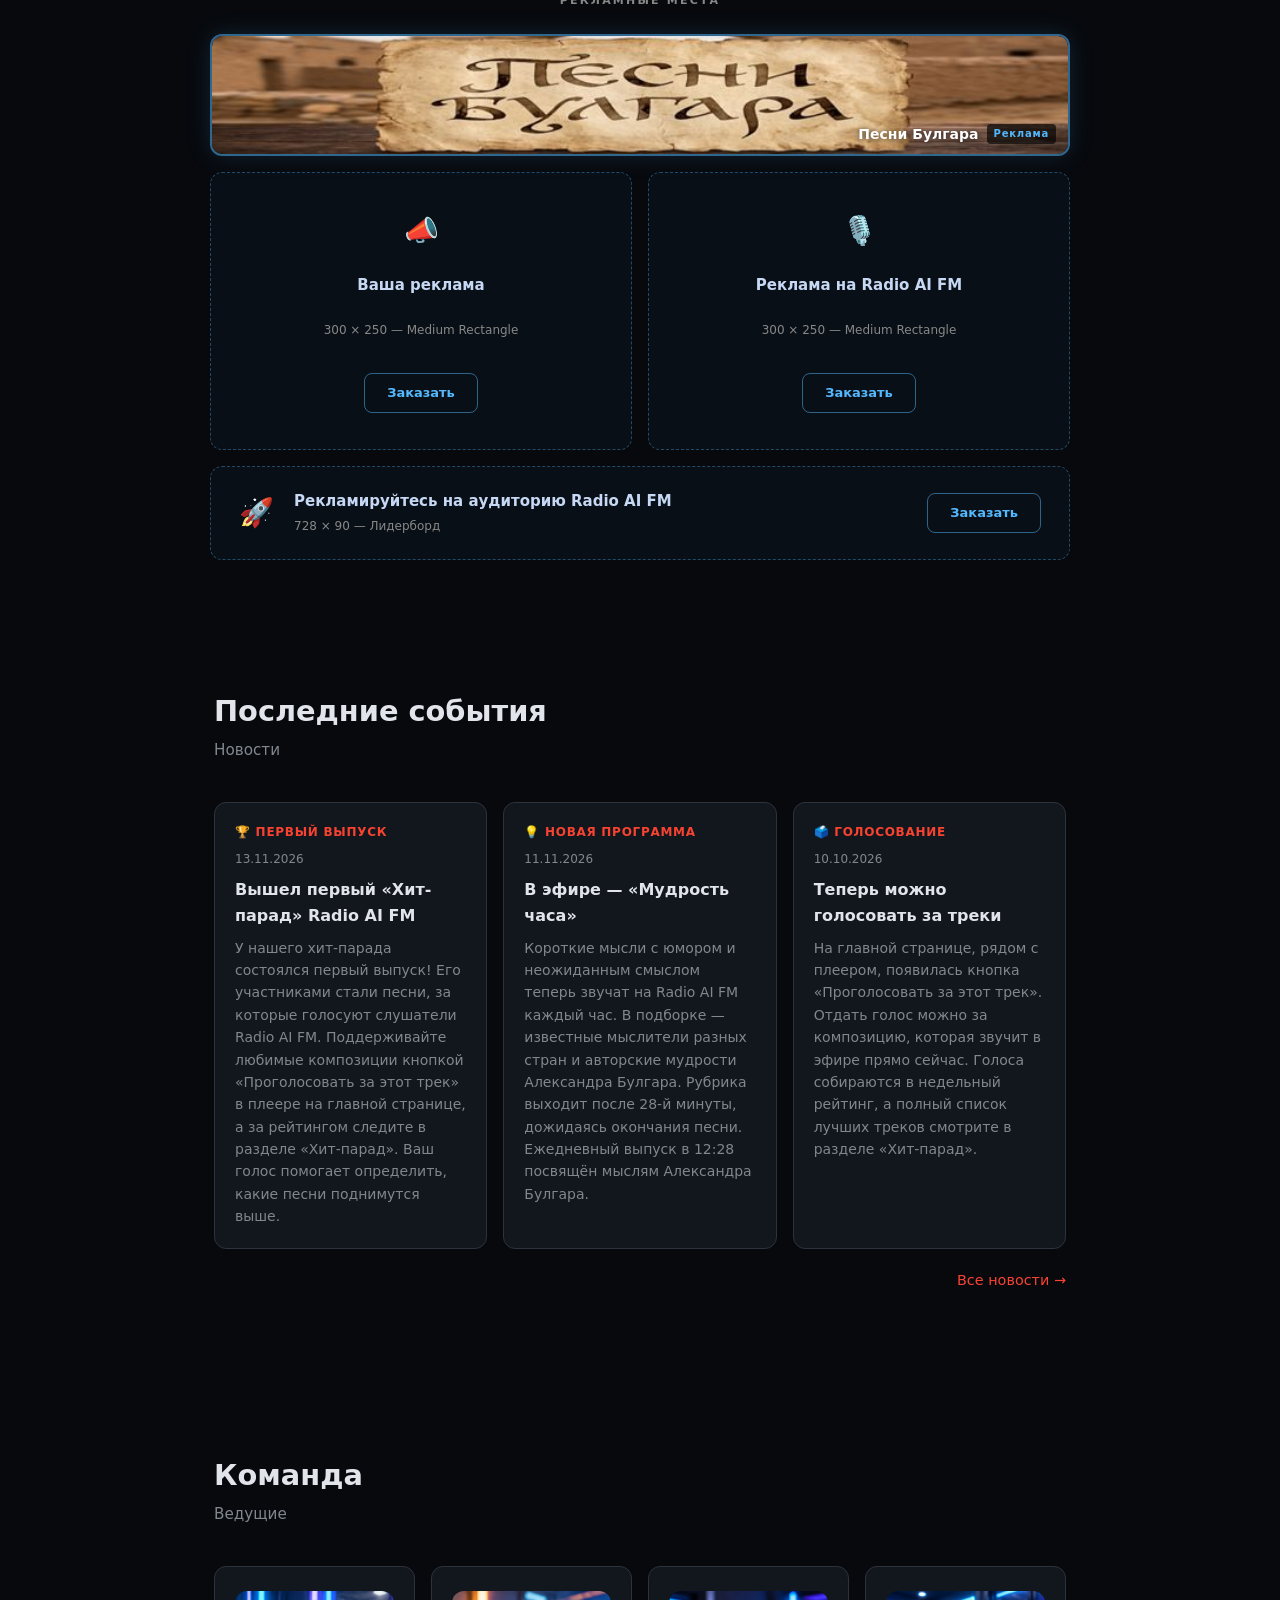
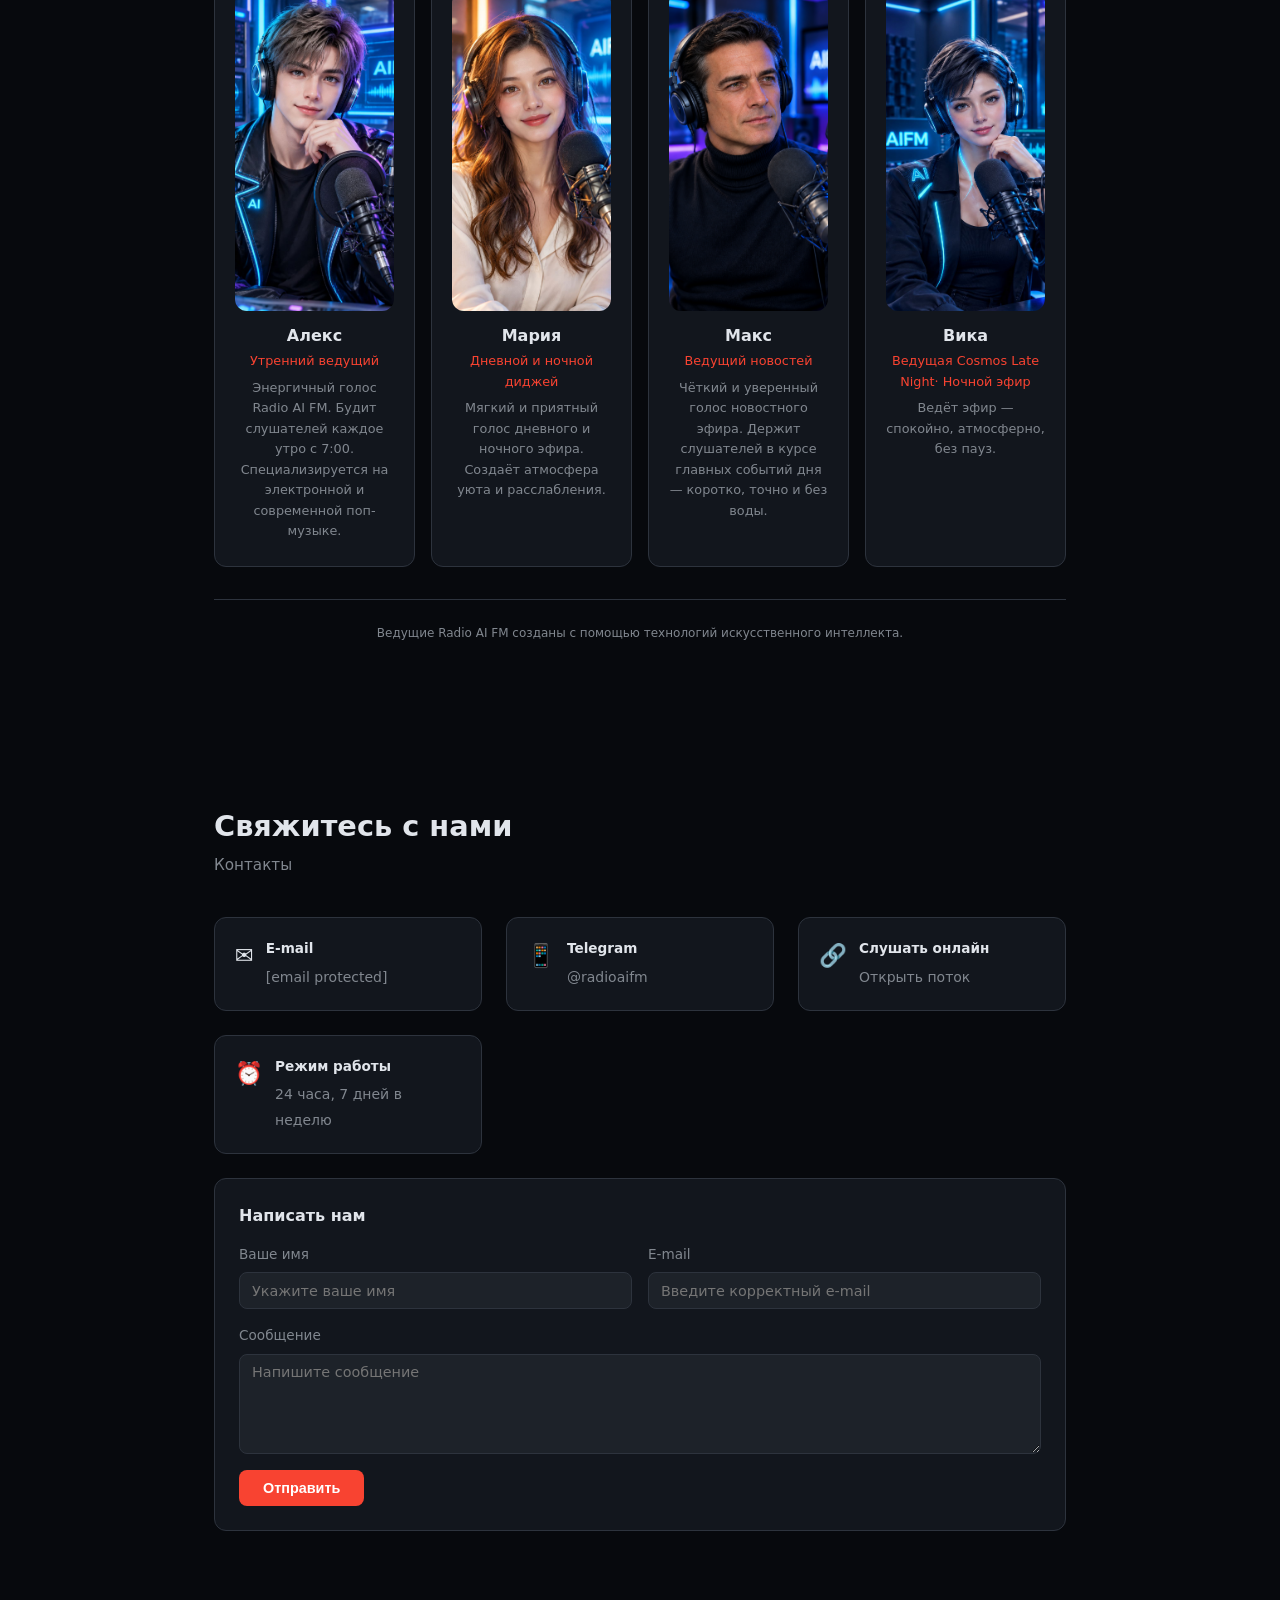
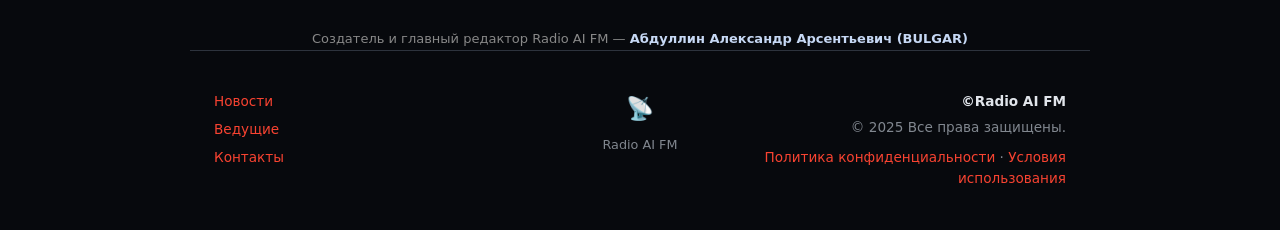
==== commit fe39f993: "Route subscriber voting to the connected Telegram bot" ====
--- a/index.html
+++ b/index.html
@@ -1,854 +1,811 @@
-<!DOCTYPE html>
-<html lang="ru">
-<head>
-<meta charset="UTF-8"><link rel="icon" type="image/svg+xml" href="data:image/svg+xml,%3Csvg xmlns='http://www.w3.org/2000/svg' viewBox='0 0 64 64'%3E%3Ccircle cx='32' cy='32' r='30' fill='%2310274f'/%3E%3Ccircle cx='32' cy='32' r='29' fill='none' stroke='%23255a9e' stroke-width='2'/%3E%3Ccircle cx='32' cy='22' r='2.5' fill='%2339a0f4'/%3E%3Crect x='30.8' y='24' width='2.4' height='14' fill='%2339a0f4'/%3E%3Cpath d='M20 30 A14 14 0 0 1 44 30' fill='none' stroke='%2339a0f4' stroke-width='2.5' stroke-linecap='round'/%3E%3Cpath d='M15 23 A20 20 0 0 1 49 23' fill='none' stroke='%2339a0f4' stroke-width='2.5' stroke-linecap='round'/%3E%3Ctext x='32' y='56' text-anchor='middle' font-family='Arial' font-weight='bold' font-size='20' fill='%23ffffff'%3EAI%3C/text%3E%3C/svg%3E">
-<meta name="viewport" content="width=device-width, initial-scale=1.0">
-<title>Radio AI FM — Музыка будущего</title>
-<script async src="https://www.googletagmanager.com/gtag/js?id=G-M4TL4D8K51"></script>
-<script>
-  window.dataLayer = window.dataLayer || [];
-  function gtag(){dataLayer.push(arguments);}
-  gtag('js', new Date());
-  gtag('config', 'G-M4TL4D8K51');
-</script>
-<style>
-  :root {
-    --bg: oklch(14% 0.01 260);
-    --surface: oklch(20% 0.015 260);
-    --surface-raised: oklch(25% 0.015 260);
-    --border: oklch(32% 0.02 260);
-    --text: oklch(92% 0.01 260);
-    --muted: oklch(62% 0.015 260);
-    --accent: oklch(65% 0.22 30);
-    --accent-dim: oklch(55% 0.18 30);
-    --live: oklch(60% 0.2 145);
-    --success: oklch(62% 0.2 145);
-    --warning: oklch(70% 0.18 40);
-  }
-  *, *::before, *::after { box-sizing: border-box; margin: 0; padding: 0; }
-  html { scroll-behavior: smooth; }
-  body {
-    font-family: system-ui, -apple-system, sans-serif;
-    background: var(--bg);
-    color: var(--text);
-    line-height: 1.6;
-  }
-  a { color: var(--accent); text-decoration: none; }
-  a:hover { color: var(--accent-dim); }
-
-  nav {
-    position: sticky; top: 0; z-index: 100;
-    background: oklch(14% 0.01 260 / 0.92);
-    backdrop-filter: blur(12px);
-    border-bottom: 1px solid var(--border);
-    display: flex; align-items: center; justify-content: space-between;
-    padding: 0 2rem; height: 60px;
-  }
-  .nav-logo { font-weight: 700; font-size: 1.1rem; color: var(--text); display: flex; align-items: center; gap: 0.5rem; }
-  .nav-links { display: flex; gap: 1.5rem; list-style: none; }
-  .nav-links a { color: var(--muted); font-size: 0.9rem; transition: color 0.15s; }
-  .nav-links a:hover { color: var(--text); }
-
-  .hero {
-    min-height: 92vh;
-    display: flex; flex-direction: column; align-items: center; justify-content: center;
-    text-align: center; padding: 4rem 1.5rem;
-    background: radial-gradient(ellipse 80% 60% at 50% 30%, oklch(30% 0.06 30 / 0.25) 0%, transparent 70%);
-  }
-  .live-badge {
-    display: inline-flex; align-items: center; gap: 0.4rem;
-    background: oklch(60% 0.2 145 / 0.15);
-    border: 1px solid var(--live);
-    color: var(--live); font-size: 0.75rem; font-weight: 700;
-    padding: 0.3rem 0.8rem; border-radius: 99px; letter-spacing: 0.08em;
-    margin-bottom: 1.5rem;
-  }
-  .live-dot {
-    width: 7px; height: 7px; border-radius: 50%;
-    background: var(--live); animation: pulse 1.8s ease-in-out infinite;
-  }
-  @keyframes pulse { 0%,100%{opacity:1} 50%{opacity:0.3} }
-  h1 { font-size: clamp(2.2rem, 6vw, 4.5rem); font-weight: 800; line-height: 1.1; margin-bottom: 1rem; }
-  h1 span { color: var(--accent); }
-  .hero-sub { font-size: clamp(1rem, 2vw, 1.2rem); color: var(--muted); max-width: 540px; margin-bottom: 2.5rem; }
-
-  .player-card {
-    background: var(--surface);
-    border: 1px solid var(--border);
-    border-radius: 16px;
-    padding: 1.5rem 2rem;
-    width: min(440px, 100%);
-    display: flex; flex-direction: column; gap: 1rem;
-  }
-  .player-info { display: flex; flex-direction: column; align-items: center; gap: 1rem; }
-  .player-avatar {
-    width: 100%; max-width: 340px; aspect-ratio: 1; border-radius: 12px;
-    background: linear-gradient(135deg, var(--accent-dim), oklch(40% 0.18 260));
-    display: flex; align-items: center; justify-content: center;
-    font-size: 1.4rem; flex-shrink: 0;
-    background-size: contain; background-position: center; background-repeat: no-repeat;
-  }
-  .player-track { font-size: 0.85rem; width: 100%; min-width: 0; }
-  #nowPlaying { font-size: 1rem; color: var(--muted); margin-top: 6px; overflow-wrap: anywhere; }
-  .player-track strong { display: block; font-size: 0.95rem; }
-  .player-track span { color: var(--muted); }
-  .player-controls { display: flex; align-items: center; gap: 1rem; }
-  .play-btn {
-    width: 48px; height: 48px; border-radius: 50%;
-    background: var(--accent); border: none; cursor: pointer;
-    display: flex; align-items: center; justify-content: center;
-    font-size: 1.2rem; color: white; flex-shrink: 0;
-    transition: background 0.15s, transform 0.1s;
-  }
-  .play-btn:hover { background: var(--accent-dim); }
-  .play-btn:active { transform: scale(0.95); }
-  .play-btn:focus-visible { outline: 2px solid var(--accent); outline-offset: 3px; }
-  .volume-row { display: flex; align-items: center; gap: 0.75rem; font-size: 0.85rem; color: var(--muted); }
-  input[type=range] { flex: 1; accent-color: var(--accent); }
-  .status-text { font-size: 0.8rem; color: var(--muted); text-align: center; min-height: 1.2em; }
-
-  .vote-btn {
-    width: 100%;
-    background: var(--accent);
-    color: var(--bg);
-    border: none;
-    border-radius: 10px;
-    padding: 0.75rem 1rem;
-    font-size: 0.9rem;
-    font-weight: 700;
-    cursor: pointer;
-    transition: all 0.2s;
-    display: flex;
-    align-items: center;
-    justify-content: center;
-    gap: 0.5rem;
-    margin-top: 0.5rem;
-  }
-  .vote-btn:hover:not(:disabled) {
-    background: var(--accent-dim);
-    transform: translateY(-1px);
-  }
-  .vote-btn:active:not(:disabled) {
-    transform: translateY(0);
-  }
-  .vote-btn:disabled {
-    opacity: 0.5;
-    cursor: not-allowed;
-  }
-  .vote-result {
-    margin-top: 0.75rem;
-    padding: 0.5rem;
-    border-radius: 6px;
-    font-size: 0.8rem;
-    text-align: center;
-    display: none;
-  }
-  .vote-result.show {
-    display: block;
-  }
-  .vote-result.success {
-    background: oklch(60% 0.2 145 / 0.15);
-    border: 1px solid var(--success);
-    color: var(--success);
-  }
-  .vote-result.warning {
-    background: oklch(70% 0.18 40 / 0.15);
-    border: 1px solid var(--warning);
-    color: var(--warning);
-  }
-
-  .app-download {
-    display: flex; align-items: center; gap: 1.25rem;
-    width: min(440px, 100%); margin-top: 1.5rem; padding: 1.25rem;
-    background: var(--surface); border: 1px solid var(--border); border-radius: 16px;
-    text-align: left;
-  }
-  .app-download__qr { display: block; flex-shrink: 0; border-radius: 8px; }
-  .app-download__qr img { display: block; width: 148px; height: 148px; border-radius: 8px; }
-  .app-download h2 { font-size: 1.1rem; line-height: 1.35; margin-bottom: 0.5rem; }
-  .app-download p { color: var(--muted); font-size: 0.85rem; margin-bottom: 0.8rem; }
-  .app-download__button {
-    display: inline-block; padding: 0.65rem 0.85rem; border-radius: 8px;
-    background: #0879f9; color: #fff; font-size: 0.85rem; font-weight: 700;
-  }
-  .app-download__button:hover { background: #0666d4; color: #fff; }
-  .app-download a:focus-visible { outline: 3px solid #78b8ff; outline-offset: 4px; }
-  @media (max-width: 420px) {
-    .app-download { flex-direction: column; text-align: center; }
-  }
-
-  .stats { display: flex; gap: 2rem; margin-top: 2rem; }
-  .stat { text-align: center; }
-  .stat strong { display: block; font-size: 1.4rem; color: var(--accent); }
-  .stat span { font-size: 0.8rem; color: var(--muted); }
-
-  section { padding: 5rem 1.5rem; max-width: 900px; margin: 0 auto; }
-  h2 { font-size: 1.8rem; font-weight: 700; margin-bottom: 0.25rem; }
-  .section-sub { color: var(--muted); margin-bottom: 2.5rem; font-size: 0.95rem; }
-
-  .news-grid { display: grid; grid-template-columns: repeat(auto-fit, minmax(260px, 1fr)); gap: 1rem; }
-  .news-card { background: var(--surface); border: 1px solid var(--border); border-radius: 12px; padding: 1.25rem; display: flex; flex-direction: column; gap: 0.5rem; }
-  .news-tag { font-size: 0.75rem; font-weight: 700; color: var(--accent); text-transform: uppercase; letter-spacing: 0.06em; }
-  .news-date { font-size: 0.75rem; color: var(--muted); }
-  .news-card h3 { font-size: 1rem; }
-  .news-card p { font-size: 0.875rem; color: var(--muted); }
-  .news-more { margin-top: 1.25rem; text-align: right; font-size: 0.9rem; }
-
-  .team-grid { display: grid; grid-template-columns: repeat(auto-fit, minmax(200px, 1fr)); gap: 1rem; }
-  .team-card { background: var(--surface); border: 1px solid var(--border); border-radius: 12px; padding: 1.5rem 1.25rem; text-align: center; }
-  .avatar { width: 56px; height: 56px; border-radius: 50%; margin: 0 auto 0.75rem; display: flex; align-items: center; justify-content: center; font-weight: 700; font-size: 1.1rem; background: var(--surface-raised); }
-  .team-card h3 { font-size: 1rem; margin-bottom: 0.15rem; }
-  .team-card .role { font-size: 0.8rem; color: var(--accent); margin-bottom: 0.4rem; }
-  .team-card p { font-size: 0.8rem; color: var(--muted); }
-
-  .contacts-grid { display: grid; grid-template-columns: repeat(auto-fit, minmax(240px, 1fr)); gap: 1.5rem; }
-  .contact-card { background: var(--surface); border: 1px solid var(--border); border-radius: 12px; padding: 1.25rem; display: flex; align-items: flex-start; gap: 0.75rem; }
-  .contact-icon { font-size: 1.4rem; flex-shrink: 0; }
-  .contact-card strong { display: block; font-size: 0.85rem; margin-bottom: 0.25rem; }
-  .contact-card span, .contact-card a { font-size: 0.875rem; color: var(--muted); }
-  .contact-form { grid-column: 1 / -1; background: var(--surface); border: 1px solid var(--border); border-radius: 12px; padding: 1.5rem; }
-  .form-row { display: grid; grid-template-columns: 1fr 1fr; gap: 1rem; margin-bottom: 1rem; }
-  .form-field { display: flex; flex-direction: column; gap: 0.4rem; }
-  .form-field label { font-size: 0.85rem; color: var(--muted); }
-  .form-field input, .form-field textarea {
-    background: var(--surface-raised); border: 1px solid var(--border);
-    border-radius: 8px; padding: 0.6rem 0.75rem; color: var(--text);
-    font-family: inherit; font-size: 0.9rem;
-    transition: border-color 0.15s;
-  }
-  .form-field input:focus, .form-field textarea:focus { outline: none; border-color: var(--accent); }
-  .form-field textarea { resize: vertical; min-height: 100px; }
-  .btn-submit {
-    background: var(--accent); color: white; border: none;
-    padding: 0.65rem 1.5rem; border-radius: 8px; font-size: 0.9rem; font-weight: 600;
-    cursor: pointer; transition: background 0.15s;
-  }
-  .btn-submit:hover { background: var(--accent-dim); }
-  .form-success { display: none; color: var(--live); font-size: 0.9rem; margin-top: 0.75rem; }
-  .ai-note { font-size: 0.75rem; color: var(--muted); text-align: center; margin-top: 2rem; padding-top: 1.5rem; border-top: 1px solid var(--border); }
-
-  footer {
-    border-top: 1px solid var(--border);
-    padding: 2.5rem 1.5rem;
-    display: grid; grid-template-columns: 1fr auto 1fr; align-items: start;
-    gap: 2rem; max-width: 900px; margin: 0 auto;
-    font-size: 0.85rem; color: var(--muted);
-  }
-  .footer-links { display: flex; flex-direction: column; gap: 0.4rem; }
-  .footer-copy { text-align: right; }
-  .footer-copy p:first-child { color: var(--text); font-weight: 600; margin-bottom: 0.25rem; }
-
-  @media (max-width: 640px) {
-    nav { padding: 0 1rem; }
-    .nav-links { display: none; }
-    .form-row { grid-template-columns: 1fr; }
-    footer { grid-template-columns: 1fr; text-align: left; }
-    .footer-copy { text-align: left; }
-  }
-
-  .ad-section {
-    width: 100%;
-    padding: 48px 0;
-  }
-  .ad-section__inner {
-    width: min(1350px, calc(100% - 40px));
-    margin: 0 auto;
-  }
-  .ad-section__label {
-    font-size: 11px;
-    font-weight: 700;
-    letter-spacing: 0.2em;
-    text-transform: uppercase;
-    color: #888;
-    text-align: center;
-    margin: 0 0 24px;
-  }
-  .ad-grid {
-    display: grid;
-    grid-template-columns: 1fr 1fr;
-    gap: 16px;
-  }
-  .ad-banner--wide {
-    grid-column: 1 / -1;
-  }
-  .ad-banner {
-    border: 1px dashed rgba(84,184,255,0.35);
-    border-radius: 12px;
-    background: rgba(84,184,255,0.04);
-    transition: border-color 0.2s, background 0.2s;
-  }
-  .ad-banner:hover {
-    border-color: rgba(84,184,255,0.65);
-    background: rgba(84,184,255,0.08);
-  }
-  .ad-banner__inner {
-    display: flex;
-    align-items: center;
-    gap: 20px;
-    padding: 22px 28px;
-  }
-  .ad-banner__inner--col {
-    flex-direction: column;
-    text-align: center;
-    padding: 36px 28px;
-  }
-  .ad-banner__icon {
-    font-size: 28px;
-    flex-shrink: 0;
-  }
-  .ad-banner__title {
-    color: #c6d8f4;
-    font-size: 15px;
-    font-weight: 600;
-    margin: 0 0 4px;
-  }
-  .ad-banner__size {
-    color: #888;
-    font-size: 12px;
-    margin: 0;
-  }
-  .ad-banner__cta {
-    margin-left: auto;
-    flex-shrink: 0;
-    display: inline-block;
-    padding: 9px 22px;
-    border: 1px solid rgba(84,184,255,0.5);
-    border-radius: 8px;
-    color: #54b8ff;
-    font-size: 13px;
-    font-weight: 600;
-    text-decoration: none;
-    transition: background 0.2s, color 0.2s;
-  }
-  .ad-banner__inner--col .ad-banner__cta {
-    margin-left: 0;
-    margin-top: 12px;
-  }
-  .ad-banner__cta:hover {
-    background: #54b8ff;
-    color: #0a0f1e;
-  }
-  @media (max-width: 640px) {
-    .ad-grid {
-      grid-template-columns: 1fr;
-    }
-    .ad-banner--wide {
-      grid-column: 1;
-    }
-    .ad-banner__inner {
-      flex-wrap: wrap;
-    }
-    .ad-banner__cta {
-      margin-left: 0;
-    }
-  }
-  .ad-banner--live {
-    border-style: solid;
-    border-color: rgba(84,184,255,0.5);
-    border-width: 2px;
-    overflow: hidden;
-    background: rgba(84,184,255,0.08);
-    box-shadow: 0 0 24px rgba(84,184,255,0.15);
-  }
-  .ad-banner__link {
-    display: block;
-    text-decoration: none;
-    color: inherit;
-    position: relative;
-  }
-  .ad-banner__img {
-    width: 100%;
-    max-height: 120px;
-    object-fit: cover;
-    display: block;
-    border-radius: 10px;
-    transition: opacity 0.2s;
-  }
-  .ad-banner__link:hover .ad-banner__img {
-    opacity: 0.85;
-  }
-  .ad-banner__caption {
-    position: absolute;
-    bottom: 8px;
-    right: 12px;
-    display: flex;
-    gap: 8px;
-    align-items: center;
-  }
-  .ad-banner__partner-name {
-    color: #fff;
-    font-size: 14px;
-    font-weight: 700;
-    text-shadow: 0 1px 6px rgba(0,0,0,0.8);
-  }
-  .ad-banner__ad-mark {
-    font-size: 10px;
-    padding: 2px 7px;
-    border-radius: 4px;
-    background: rgba(0,0,0,0.65);
-    color: #54b8ff;
-    letter-spacing: 0.08em;
-    font-weight: 600;
-  }
-  .team-card .avatar {
-    width: 100%;
-    height: 320px;
-    overflow: hidden;
-    border-radius: 12px;
-  }
-  .team-card .avatar img {
-    width: 100%;
-    height: 100%;
-    object-fit: cover;
-    display: block;
-  }
-</style>
-</head>
-<body>
-
-<nav>
-  <div class="nav-logo">📡 Radio AI FM</div>
-  <ul class="nav-links">
-    <li><a href="/news.html">Новости</a></li>
-    <li><a href="#team">Ведущие</a></li>
-    <li><a href="#contacts">Контакты</a></li>
-    <li><a href="/hitparad.html">Хит-парад</a></li>
-    <li><a href="/artists.html">Артистам</a></li>
-    <li><a href="/advertisers.html">Рекламодателям</a></li>
-  </ul>
-</nav>
-
-<section class="hero">
-  <div class="live-badge"><div class="live-dot"></div> В ЭФИРЕ</div>
-  <h1>Музыка<br>из <span>будущего</span></h1>
-  <p class="hero-sub">Radio AI FM — первая независимая радиостанция в России, созданная полностью на основе ИИ. Музыка, атмосфера и программы нового поколения.</p>
-
-  <div class="player-card" role="region" aria-label="Плеер радио">
-    <div class="player-info">
-      <div class="player-avatar" id="songCover" aria-hidden="true">🎵</div>
-      <div class="player-track">
-        <strong id="track-title">Radio AI FM</strong>
-        <span id="track-status"></span>
-        <span id="nowPlaying" style="display:block;"></span>
-      </div>
-    </div>
-    <div class="player-controls">
-      <button class="play-btn" id="playBtn" aria-label="Воспроизвести" onclick="togglePlay()">▶</button>
-      <div class="volume-row" style="flex:1">
-        <span aria-hidden="true">🔈</span>
-        <input type="range" id="volume" min="0" max="100" value="80" aria-label="Громкость" oninput="setVolume(this.value)">
-        <span id="vol-label">80%</span>
-      </div>
-    </div>
-    <button class="vote-btn" id="voteBtn" onclick="sendVote()">
-      <span>👍</span>
-      <span>Проголосовать за этот трек</span>
-    </button>
-    <div class="vote-result" id="voteResult"></div>
-    <div class="status-text" id="statusText" aria-live="polite"></div>
-  </div>
-
-  <aside class="app-download" aria-labelledby="app-download-title">
-    <a class="app-download__qr" href="https://www.rustore.ru/catalog/app/co.median.android.zpdqkkz" target="_blank" rel="noopener" aria-label="Открыть приложение Radio AI FM в RuStore">
-      <img src="data:image/svg+xml,%3Csvg%20xmlns%3D%22http%3A%2F%2Fwww.w3.org%2F2000%2Fsvg%22%20viewBox%3D%220%200%2041%2041%22%20shape-rendering%3D%22crispEdges%22%3E%3Crect%20width%3D%2241%22%20height%3D%2241%22%20fill%3D%22white%22%2F%3E%3Cpath%20d%3D%22M4%2C4h1v1h-1z%20M5%2C4h1v1h-1z%20M6%2C4h1v1h-1z%20M7%2C4h1v1h-1z%20M8%2C4h1v1h-1z%20M9%2C4h1v1h-1z%20M10%2C4h1v1h-1z%20M13%2C4h1v1h-1z%20M14%2C4h1v1h-1z%20M18%2C4h1v1h-1z%20M30%2C4h1v1h-1z%20M31%2C4h1v1h-1z%20M32%2C4h1v1h-1z%20M33%2C4h1v1h-1z%20M34%2C4h1v1h-1z%20M35%2C4h1v1h-1z%20M36%2C4h1v1h-1z%20M4%2C5h1v1h-1z%20M10%2C5h1v1h-1z%20M12%2C5h1v1h-1z%20M15%2C5h1v1h-1z%20M17%2C5h1v1h-1z%20M18%2C5h1v1h-1z%20M20%2C5h1v1h-1z%20M21%2C5h1v1h-1z%20M25%2C5h1v1h-1z%20M26%2C5h1v1h-1z%20M28%2C5h1v1h-1z%20M30%2C5h1v1h-1z%20M36%2C5h1v1h-1z%20M4%2C6h1v1h-1z%20M6%2C6h1v1h-1z%20M7%2C6h1v1h-1z%20M8%2C6h1v1h-1z%20M10%2C6h1v1h-1z%20M12%2C6h1v1h-1z%20M13%2C6h1v1h-1z%20M14%2C6h1v1h-1z%20M15%2C6h1v1h-1z%20M16%2C6h1v1h-1z%20M17%2C6h1v1h-1z%20M20%2C6h1v1h-1z%20M22%2C6h1v1h-1z%20M23%2C6h1v1h-1z%20M25%2C6h1v1h-1z%20M27%2C6h1v1h-1z%20M28%2C6h1v1h-1z%20M30%2C6h1v1h-1z%20M32%2C6h1v1h-1z%20M33%2C6h1v1h-1z%20M34%2C6h1v1h-1z%20M36%2C6h1v1h-1z%20M4%2C7h1v1h-1z%20M6%2C7h1v1h-1z%20M7%2C7h1v1h-1z%20M8%2C7h1v1h-1z%20M10%2C7h1v1h-1z%20M12%2C7h1v1h-1z%20M13%2C7h1v1h-1z%20M19%2C7h1v1h-1z%20M20%2C7h1v1h-1z%20M21%2C7h1v1h-1z%20M24%2C7h1v1h-1z%20M25%2C7h1v1h-1z%20M28%2C7h1v1h-1z%20M30%2C7h1v1h-1z%20M32%2C7h1v1h-1z%20M33%2C7h1v1h-1z%20M34%2C7h1v1h-1z%20M36%2C7h1v1h-1z%20M4%2C8h1v1h-1z%20M6%2C8h1v1h-1z%20M7%2C8h1v1h-1z%20M8%2C8h1v1h-1z%20M10%2C8h1v1h-1z%20M16%2C8h1v1h-1z%20M19%2C8h1v1h-1z%20M23%2C8h1v1h-1z%20M25%2C8h1v1h-1z%20M27%2C8h1v1h-1z%20M28%2C8h1v1h-1z%20M30%2C8h1v1h-1z%20M32%2C8h1v1h-1z%20M33%2C8h1v1h-1z%20M34%2C8h1v1h-1z%20M36%2C8h1v1h-1z%20M4%2C9h1v1h-1z%20M10%2C9h1v1h-1z%20M15%2C9h1v1h-1z%20M17%2C9h1v1h-1z%20M18%2C9h1v1h-1z%20M26%2C9h1v1h-1z%20M28%2C9h1v1h-1z%20M30%2C9h1v1h-1z%20M36%2C9h1v1h-1z%20M4%2C10h1v1h-1z%20M5%2C10h1v1h-1z%20M6%2C10h1v1h-1z%20M7%2C10h1v1h-1z%20M8%2C10h1v1h-1z%20M9%2C10h1v1h-1z%20M10%2C10h1v1h-1z%20M12%2C10h1v1h-1z%20M14%2C10h1v1h-1z%20M16%2C10h1v1h-1z%20M18%2C10h1v1h-1z%20M20%2C10h1v1h-1z%20M22%2C10h1v1h-1z%20M24%2C10h1v1h-1z%20M26%2C10h1v1h-1z%20M28%2C10h1v1h-1z%20M30%2C10h1v1h-1z%20M31%2C10h1v1h-1z%20M32%2C10h1v1h-1z%20M33%2C10h1v1h-1z%20M34%2C10h1v1h-1z%20M35%2C10h1v1h-1z%20M36%2C10h1v1h-1z%20M12%2C11h1v1h-1z%20M13%2C11h1v1h-1z%20M18%2C11h1v1h-1z%20M19%2C11h1v1h-1z%20M24%2C11h1v1h-1z%20M26%2C11h1v1h-1z%20M27%2C11h1v1h-1z%20M4%2C12h1v1h-1z%20M10%2C12h1v1h-1z%20M12%2C12h1v1h-1z%20M13%2C12h1v1h-1z%20M15%2C12h1v1h-1z%20M16%2C12h1v1h-1z%20M17%2C12h1v1h-1z%20M21%2C12h1v1h-1z%20M22%2C12h1v1h-1z%20M24%2C12h1v1h-1z%20M26%2C12h1v1h-1z%20M27%2C12h1v1h-1z%20M29%2C12h1v1h-1z%20M30%2C12h1v1h-1z%20M33%2C12h1v1h-1z%20M34%2C12h1v1h-1z%20M35%2C12h1v1h-1z%20M4%2C13h1v1h-1z%20M6%2C13h1v1h-1z%20M7%2C13h1v1h-1z%20M8%2C13h1v1h-1z%20M9%2C13h1v1h-1z%20M11%2C13h1v1h-1z%20M12%2C13h1v1h-1z%20M18%2C13h1v1h-1z%20M19%2C13h1v1h-1z%20M21%2C13h1v1h-1z%20M22%2C13h1v1h-1z%20M23%2C13h1v1h-1z%20M27%2C13h1v1h-1z%20M32%2C13h1v1h-1z%20M33%2C13h1v1h-1z%20M34%2C13h1v1h-1z%20M35%2C13h1v1h-1z%20M9%2C14h1v1h-1z%20M10%2C14h1v1h-1z%20M14%2C14h1v1h-1z%20M15%2C14h1v1h-1z%20M16%2C14h1v1h-1z%20M19%2C14h1v1h-1z%20M21%2C14h1v1h-1z%20M22%2C14h1v1h-1z%20M25%2C14h1v1h-1z%20M28%2C14h1v1h-1z%20M29%2C14h1v1h-1z%20M30%2C14h1v1h-1z%20M32%2C14h1v1h-1z%20M34%2C14h1v1h-1z%20M35%2C14h1v1h-1z%20M6%2C15h1v1h-1z%20M7%2C15h1v1h-1z%20M8%2C15h1v1h-1z%20M11%2C15h1v1h-1z%20M13%2C15h1v1h-1z%20M14%2C15h1v1h-1z%20M15%2C15h1v1h-1z%20M16%2C15h1v1h-1z%20M18%2C15h1v1h-1z%20M20%2C15h1v1h-1z%20M22%2C15h1v1h-1z%20M23%2C15h1v1h-1z%20M24%2C15h1v1h-1z%20M26%2C15h1v1h-1z%20M27%2C15h1v1h-1z%20M29%2C15h1v1h-1z%20M31%2C15h1v1h-1z%20M32%2C15h1v1h-1z%20M33%2C15h1v1h-1z%20M34%2C15h1v1h-1z%20M4%2C16h1v1h-1z%20M7%2C16h1v1h-1z%20M8%2C16h1v1h-1z%20M10%2C16h1v1h-1z%20M12%2C16h1v1h-1z%20M13%2C16h1v1h-1z%20M15%2C16h1v1h-1z%20M17%2C16h1v1h-1z%20M18%2C16h1v1h-1z%20M24%2C16h1v1h-1z%20M28%2C16h1v1h-1z%20M30%2C16h1v1h-1z%20M31%2C16h1v1h-1z%20M35%2C16h1v1h-1z%20M36%2C16h1v1h-1z%20M4%2C17h1v1h-1z%20M7%2C17h1v1h-1z%20M13%2C17h1v1h-1z%20M14%2C17h1v1h-1z%20M15%2C17h1v1h-1z%20M16%2C17h1v1h-1z%20M17%2C17h1v1h-1z%20M18%2C17h1v1h-1z%20M19%2C17h1v1h-1z%20M20%2C17h1v1h-1z%20M21%2C17h1v1h-1z%20M23%2C17h1v1h-1z%20M24%2C17h1v1h-1z%20M27%2C17h1v1h-1z%20M30%2C17h1v1h-1z%20M31%2C17h1v1h-1z%20M34%2C17h1v1h-1z%20M35%2C17h1v1h-1z%20M36%2C17h1v1h-1z%20M10%2C18h1v1h-1z%20M12%2C18h1v1h-1z%20M15%2C18h1v1h-1z%20M17%2C18h1v1h-1z%20M19%2C18h1v1h-1z%20M20%2C18h1v1h-1z%20M21%2C18h1v1h-1z%20M24%2C18h1v1h-1z%20M29%2C18h1v1h-1z%20M30%2C18h1v1h-1z%20M31%2C18h1v1h-1z%20M32%2C18h1v1h-1z%20M34%2C18h1v1h-1z%20M35%2C18h1v1h-1z%20M5%2C19h1v1h-1z%20M9%2C19h1v1h-1z%20M11%2C19h1v1h-1z%20M12%2C19h1v1h-1z%20M14%2C19h1v1h-1z%20M17%2C19h1v1h-1z%20M19%2C19h1v1h-1z%20M20%2C19h1v1h-1z%20M24%2C19h1v1h-1z%20M28%2C19h1v1h-1z%20M29%2C19h1v1h-1z%20M31%2C19h1v1h-1z%20M34%2C19h1v1h-1z%20M36%2C19h1v1h-1z%20M4%2C20h1v1h-1z%20M5%2C20h1v1h-1z%20M6%2C20h1v1h-1z%20M7%2C20h1v1h-1z%20M9%2C20h1v1h-1z%20M10%2C20h1v1h-1z%20M12%2C20h1v1h-1z%20M14%2C20h1v1h-1z%20M15%2C20h1v1h-1z%20M17%2C20h1v1h-1z%20M21%2C20h1v1h-1z%20M23%2C20h1v1h-1z%20M26%2C20h1v1h-1z%20M28%2C20h1v1h-1z%20M29%2C20h1v1h-1z%20M31%2C20h1v1h-1z%20M32%2C20h1v1h-1z%20M36%2C20h1v1h-1z%20M4%2C21h1v1h-1z%20M6%2C21h1v1h-1z%20M9%2C21h1v1h-1z%20M12%2C21h1v1h-1z%20M19%2C21h1v1h-1z%20M20%2C21h1v1h-1z%20M22%2C21h1v1h-1z%20M23%2C21h1v1h-1z%20M25%2C21h1v1h-1z%20M26%2C21h1v1h-1z%20M27%2C21h1v1h-1z%20M28%2C21h1v1h-1z%20M29%2C21h1v1h-1z%20M30%2C21h1v1h-1z%20M33%2C21h1v1h-1z%20M34%2C21h1v1h-1z%20M35%2C21h1v1h-1z%20M36%2C21h1v1h-1z%20M5%2C22h1v1h-1z%20M10%2C22h1v1h-1z%20M11%2C22h1v1h-1z%20M13%2C22h1v1h-1z%20M15%2C22h1v1h-1z%20M16%2C22h1v1h-1z%20M17%2C22h1v1h-1z%20M19%2C22h1v1h-1z%20M21%2C22h1v1h-1z%20M22%2C22h1v1h-1z%20M23%2C22h1v1h-1z%20M27%2C22h1v1h-1z%20M30%2C22h1v1h-1z%20M31%2C22h1v1h-1z%20M33%2C22h1v1h-1z%20M34%2C22h1v1h-1z%20M36%2C22h1v1h-1z%20M4%2C23h1v1h-1z%20M5%2C23h1v1h-1z%20M7%2C23h1v1h-1z%20M8%2C23h1v1h-1z%20M12%2C23h1v1h-1z%20M13%2C23h1v1h-1z%20M14%2C23h1v1h-1z%20M22%2C23h1v1h-1z%20M24%2C23h1v1h-1z%20M27%2C23h1v1h-1z%20M29%2C23h1v1h-1z%20M32%2C23h1v1h-1z%20M33%2C23h1v1h-1z%20M34%2C23h1v1h-1z%20M35%2C23h1v1h-1z%20M7%2C24h1v1h-1z%20M10%2C24h1v1h-1z%20M11%2C24h1v1h-1z%20M12%2C24h1v1h-1z%20M14%2C24h1v1h-1z%20M15%2C24h1v1h-1z%20M16%2C24h1v1h-1z%20M19%2C24h1v1h-1z%20M21%2C24h1v1h-1z%20M26%2C24h1v1h-1z%20M28%2C24h1v1h-1z%20M29%2C24h1v1h-1z%20M31%2C24h1v1h-1z%20M32%2C24h1v1h-1z%20M33%2C24h1v1h-1z%20M4%2C25h1v1h-1z%20M6%2C25h1v1h-1z%20M8%2C25h1v1h-1z%20M14%2C25h1v1h-1z%20M16%2C25h1v1h-1z%20M18%2C25h1v1h-1z%20M19%2C25h1v1h-1z%20M22%2C25h1v1h-1z%20M23%2C25h1v1h-1z%20M26%2C25h1v1h-1z%20M27%2C25h1v1h-1z%20M32%2C25h1v1h-1z%20M33%2C25h1v1h-1z%20M4%2C26h1v1h-1z%20M6%2C26h1v1h-1z%20M7%2C26h1v1h-1z%20M8%2C26h1v1h-1z%20M10%2C26h1v1h-1z%20M11%2C26h1v1h-1z%20M13%2C26h1v1h-1z%20M14%2C26h1v1h-1z%20M17%2C26h1v1h-1z%20M19%2C26h1v1h-1z%20M20%2C26h1v1h-1z%20M21%2C26h1v1h-1z%20M22%2C26h1v1h-1z%20M24%2C26h1v1h-1z%20M25%2C26h1v1h-1z%20M26%2C26h1v1h-1z%20M29%2C26h1v1h-1z%20M32%2C26h1v1h-1z%20M33%2C26h1v1h-1z%20M35%2C26h1v1h-1z%20M4%2C27h1v1h-1z%20M6%2C27h1v1h-1z%20M9%2C27h1v1h-1z%20M11%2C27h1v1h-1z%20M13%2C27h1v1h-1z%20M14%2C27h1v1h-1z%20M15%2C27h1v1h-1z%20M16%2C27h1v1h-1z%20M17%2C27h1v1h-1z%20M19%2C27h1v1h-1z%20M23%2C27h1v1h-1z%20M24%2C27h1v1h-1z%20M28%2C27h1v1h-1z%20M29%2C27h1v1h-1z%20M30%2C27h1v1h-1z%20M31%2C27h1v1h-1z%20M32%2C27h1v1h-1z%20M33%2C27h1v1h-1z%20M34%2C27h1v1h-1z%20M4%2C28h1v1h-1z%20M5%2C28h1v1h-1z%20M6%2C28h1v1h-1z%20M9%2C28h1v1h-1z%20M10%2C28h1v1h-1z%20M11%2C28h1v1h-1z%20M13%2C28h1v1h-1z%20M14%2C28h1v1h-1z%20M20%2C28h1v1h-1z%20M24%2C28h1v1h-1z%20M28%2C28h1v1h-1z%20M29%2C28h1v1h-1z%20M30%2C28h1v1h-1z%20M31%2C28h1v1h-1z%20M32%2C28h1v1h-1z%20M33%2C28h1v1h-1z%20M12%2C29h1v1h-1z%20M14%2C29h1v1h-1z%20M15%2C29h1v1h-1z%20M17%2C29h1v1h-1z%20M18%2C29h1v1h-1z%20M19%2C29h1v1h-1z%20M20%2C29h1v1h-1z%20M22%2C29h1v1h-1z%20M23%2C29h1v1h-1z%20M24%2C29h1v1h-1z%20M27%2C29h1v1h-1z%20M28%2C29h1v1h-1z%20M32%2C29h1v1h-1z%20M34%2C29h1v1h-1z%20M36%2C29h1v1h-1z%20M4%2C30h1v1h-1z%20M5%2C30h1v1h-1z%20M6%2C30h1v1h-1z%20M7%2C30h1v1h-1z%20M8%2C30h1v1h-1z%20M9%2C30h1v1h-1z%20M10%2C30h1v1h-1z%20M13%2C30h1v1h-1z%20M14%2C30h1v1h-1z%20M15%2C30h1v1h-1z%20M16%2C30h1v1h-1z%20M18%2C30h1v1h-1z%20M19%2C30h1v1h-1z%20M25%2C30h1v1h-1z%20M26%2C30h1v1h-1z%20M27%2C30h1v1h-1z%20M28%2C30h1v1h-1z%20M30%2C30h1v1h-1z%20M32%2C30h1v1h-1z%20M34%2C30h1v1h-1z%20M35%2C30h1v1h-1z%20M4%2C31h1v1h-1z%20M10%2C31h1v1h-1z%20M15%2C31h1v1h-1z%20M16%2C31h1v1h-1z%20M17%2C31h1v1h-1z%20M18%2C31h1v1h-1z%20M22%2C31h1v1h-1z%20M23%2C31h1v1h-1z%20M24%2C31h1v1h-1z%20M26%2C31h1v1h-1z%20M27%2C31h1v1h-1z%20M28%2C31h1v1h-1z%20M32%2C31h1v1h-1z%20M33%2C31h1v1h-1z%20M34%2C31h1v1h-1z%20M35%2C31h1v1h-1z%20M4%2C32h1v1h-1z%20M6%2C32h1v1h-1z%20M7%2C32h1v1h-1z%20M8%2C32h1v1h-1z%20M10%2C32h1v1h-1z%20M13%2C32h1v1h-1z%20M14%2C32h1v1h-1z%20M15%2C32h1v1h-1z%20M16%2C32h1v1h-1z%20M17%2C32h1v1h-1z%20M19%2C32h1v1h-1z%20M21%2C32h1v1h-1z%20M26%2C32h1v1h-1z%20M28%2C32h1v1h-1z%20M29%2C32h1v1h-1z%20M30%2C32h1v1h-1z%20M31%2C32h1v1h-1z%20M32%2C32h1v1h-1z%20M33%2C32h1v1h-1z%20M35%2C32h1v1h-1z%20M36%2C32h1v1h-1z%20M4%2C33h1v1h-1z%20M6%2C33h1v1h-1z%20M7%2C33h1v1h-1z%20M8%2C33h1v1h-1z%20M10%2C33h1v1h-1z%20M14%2C33h1v1h-1z%20M16%2C33h1v1h-1z%20M17%2C33h1v1h-1z%20M18%2C33h1v1h-1z%20M19%2C33h1v1h-1z%20M20%2C33h1v1h-1z%20M23%2C33h1v1h-1z%20M24%2C33h1v1h-1z%20M25%2C33h1v1h-1z%20M26%2C33h1v1h-1z%20M27%2C33h1v1h-1z%20M29%2C33h1v1h-1z%20M31%2C33h1v1h-1z%20M32%2C33h1v1h-1z%20M34%2C33h1v1h-1z%20M35%2C33h1v1h-1z%20M36%2C33h1v1h-1z%20M4%2C34h1v1h-1z%20M6%2C34h1v1h-1z%20M7%2C34h1v1h-1z%20M8%2C34h1v1h-1z%20M10%2C34h1v1h-1z%20M14%2C34h1v1h-1z%20M16%2C34h1v1h-1z%20M18%2C34h1v1h-1z%20M19%2C34h1v1h-1z%20M21%2C34h1v1h-1z%20M22%2C34h1v1h-1z%20M23%2C34h1v1h-1z%20M24%2C34h1v1h-1z%20M28%2C34h1v1h-1z%20M31%2C34h1v1h-1z%20M32%2C34h1v1h-1z%20M35%2C34h1v1h-1z%20M36%2C34h1v1h-1z%20M4%2C35h1v1h-1z%20M10%2C35h1v1h-1z%20M13%2C35h1v1h-1z%20M15%2C35h1v1h-1z%20M17%2C35h1v1h-1z%20M23%2C35h1v1h-1z%20M26%2C35h1v1h-1z%20M29%2C35h1v1h-1z%20M31%2C35h1v1h-1z%20M32%2C35h1v1h-1z%20M33%2C35h1v1h-1z%20M34%2C35h1v1h-1z%20M4%2C36h1v1h-1z%20M5%2C36h1v1h-1z%20M6%2C36h1v1h-1z%20M7%2C36h1v1h-1z%20M8%2C36h1v1h-1z%20M9%2C36h1v1h-1z%20M10%2C36h1v1h-1z%20M12%2C36h1v1h-1z%20M13%2C36h1v1h-1z%20M19%2C36h1v1h-1z%20M20%2C36h1v1h-1z%20M21%2C36h1v1h-1z%20M24%2C36h1v1h-1z%20M26%2C36h1v1h-1z%20M27%2C36h1v1h-1z%20M28%2C36h1v1h-1z%20M31%2C36h1v1h-1z%20M35%2C36h1v1h-1z%22%20fill%3D%22black%22%2F%3E%3C%2Fsvg%3E%0A" width="148" height="148" alt="QR-код для скачивания Radio AI FM в RuStore">
-    </a>
-    <div>
-      <h2 id="app-download-title">AIFM в вашем телефоне</h2>
-      <p>Приложение для Android. Наведите камеру на QR-код или нажмите кнопку.</p>
-      <a class="app-download__button" href="https://www.rustore.ru/catalog/app/co.median.android.zpdqkkz" target="_blank" rel="noopener">Скачать в RuStore</a>
-    </div>
-  </aside>
-
-  <div class="stats">
-    <div class="stat"><strong>24/7</strong><span>Вещание</span></div>
-    <div class="stat"><strong>192k</strong><span>Битрейт</span></div>
-    <div class="stat"><strong>AI</strong><span>Ведущие</span></div>
-    <div class="stat"><strong>∞</strong><span>Музыки</span></div>
-  </div>
-</section>
-
-<section class="ad-section">
-  <div class="ad-section__inner">
-    <p class="ad-section__label">Рекламные места</p>
-    <div class="ad-grid">
-      <div class="ad-banner ad-banner--wide ad-banner--live">
-        <a class="ad-banner__link" href="https://vk.ru/pesnibulgara" target="_blank" rel="noopener sponsored">
-          <img class="ad-banner__img" src="./ads/partner1.jpg" alt="Реклама: Песни Булгара">
-          <div class="ad-banner__caption">
-            <span class="ad-banner__partner-name">Песни Булгара</span>
-            <span class="ad-banner__ad-mark">Реклама</span>
-          </div>
-        </a>
-      </div>
-      <div class="ad-banner ad-banner--square">
-        <div class="ad-banner__inner ad-banner__inner--col">
-          <span class="ad-banner__icon">📣</span>
-          <p class="ad-banner__title">Ваша реклама</p>
-          <p class="ad-banner__size">300 × 250 — Medium Rectangle</p>
-          <a class="ad-banner__cta" href="/advertisers.html">Заказать</a>
-        </div>
-      </div>
-      <div class="ad-banner ad-banner--square">
-        <div class="ad-banner__inner ad-banner__inner--col">
-          <span class="ad-banner__icon">🎙️</span>
-          <p class="ad-banner__title">Реклама на Radio AI FM</p>
-          <p class="ad-banner__size">300 × 250 — Medium Rectangle</p>
-          <a class="ad-banner__cta" href="/advertisers.html">Заказать</a>
-        </div>
-      </div>
-      <div class="ad-banner ad-banner--wide">
-        <div class="ad-banner__inner">
-          <span class="ad-banner__icon">🚀</span>
-          <div>
-            <p class="ad-banner__title">Рекламируйтесь на аудиторию Radio AI FM</p>
-            <p class="ad-banner__size">728 × 90 — Лидерборд</p>
-          </div>
-          <a class="ad-banner__cta" href="/advertisers.html">Заказать</a>
-        </div>
-      </div>
-    </div>
-  </div>
-</section>
-
- 
-<section id="news">
-  <h2>Последние события</h2>
-  <p class="section-sub">Новости</p>
-  <div class="news-grid" id="newsGrid"></div>
-  <p class="news-more"><a href="/news.html">Все новости →</a></p>
-</section>
-
-<section id="team">
-  <h2>Команда</h2>
-  <p class="section-sub">Ведущие</p>
-  <div class="team-grid">
-    <div class="team-card">
-      <div class="avatar"><img src="/team/alex.jpg" alt="Алекс" onerror="this.parentElement.textContent='АВ'"></div>
-      <h3>Алекс</h3>
-      <div class="role">Утренний ведущий</div>
-      <p>Энергичный голос Radio AI FM. Будит слушателей каждое утро с 7:00. Специализируется на электронной и современной поп-музыке.</p>
-    </div>
-    <div class="team-card">
-      <div class="avatar"><img src="/team/maria.jpg" alt="Мария" onerror="this.parentElement.textContent='МЭ'"></div>
-      <h3>Мария</h3>
-      <div class="role">Дневной и ночной диджей</div>
-      <p>Мягкий и приятный голос дневного и ночного эфира. Создаёт атмосфера уюта и расслабления.</p>
-    </div>
-    <div class="team-card">
-      <div class="avatar"><img src="/team/max-v2.png" alt="Макс" onerror="this.parentElement.textContent='МЧ'"></div>
-      <h3>Макс</h3>
-      <div class="role">Ведущий новостей</div>
-      <p>Чёткий и уверенный голос новостного эфира. Держит слушателей в курсе главных событий дня — коротко, точно и без воды.</p>
-    </div>
-    <div class="team-card">
-      <div class="avatar"><img src="/team/vika.jpg" alt="Вика" onerror="this.parentElement.textContent='ВА'"></div>
-      <h3>Вика</h3>
-      <div class="role">Ведущая Cosmos Late Night· Ночной эфир</div>
-      <p>Ведёт  эфир  — спокойно, атмосферно, без пауз.</p>
-    </div>
-  </div>
-  <p class="ai-note">Ведущие Radio AI FM созданы с помощью технологий искусственного интеллекта.</p>
-</section>
-
-<section id="contacts">
-  <h2>Свяжитесь с нами</h2>
-  <p class="section-sub">Контакты</p>
-  <div class="contacts-grid">
-    <div class="contact-card"><div class="contact-icon">✉️</div><div><strong>E-mail</strong><span><a href="/cdn-cgi/l/email-protection" class="__cf_email__" data-cfemail="730112171a1c121a151e331e121a1f5d0106">[email&#160;protected]</a></span></div></div>
-    <div class="contact-card"><div class="contact-icon">📱</div><div><strong>Telegram</strong><span><a href="https://t.me/radioaifm" target="_blank" rel="noopener">@radioaifm</a></span></div></div>
-    <div class="contact-card"><div class="contact-icon">🔗</div><div><strong>Слушать онлайн</strong><span><a href="https://radio.aifm.su/public/aifm" target="_blank" rel="noopener">Открыть поток</a></span></div></div>
-    <div class="contact-card"><div class="contact-icon">⏰</div><div><strong>Режим работы</strong><span>24 часа, 7 дней в неделю</span></div></div>
-    <div class="contact-form">
-      <h3 style="margin-bottom:1rem;font-size:1rem;">Написать нам</h3>
-      <form id="contactForm" onsubmit="submitForm(event)">
-        <div class="form-row">
-          <div class="form-field">
-            <label for="name">Ваше имя</label>
-            <input type="text" id="name" name="name" placeholder="Укажите ваше имя" required>
-          </div>
-          <div class="form-field">
-            <label for="email">E-mail</label>
-            <input type="email" id="email" name="email" placeholder="Введите корректный e-mail" required>
-          </div>
-        </div>
-        <div class="form-field" style="margin-bottom:1rem">
-          <label for="message">Сообщение</label>
-          <textarea id="message" name="message" placeholder="Напишите сообщение" required></textarea>
-        </div>
-        <button type="submit" class="btn-submit">Отправить</button>
-        <div class="form-success" id="formSuccess">✅ Сообщение отправлено! Мы ответим в ближайшее время.</div>
-      </form>
-    </div>
-  </div>
-</section>
-
-<div style="text-align:center; padding: 18px 0 0; color: #888; font-size: 13px;">
-  Создатель и главный редактор Radio AI FM — <strong style="color:#c6d8f4;">Абдуллин Александр Арсентьевич (BULGAR)</strong>
-</div>
-
-<footer>
-  <div class="footer-links">
-    <a href="/news.html">Новости</a>
-    <a href="#team">Ведущие</a>
-    <a href="#contacts">Контакты</a>
-  </div>
-  <div style="text-align:center;color:var(--muted);font-size:0.8rem;">
-    <div style="font-size:1.4rem;margin-bottom:0.5rem;">📡</div>
-    Radio AI FM
-  </div>
-  <div class="footer-copy">
-    <p>©Radio AI FM</p>
-    <p>© 2025 Все права защищены.</p>
-    <p style="margin-top:0.5rem;"><a href="/privacy.html">Политика конфиденциальности</a> · <a href="/terms.html">Условия использования</a></p>
-  </div>
-</footer>
-
-<audio id="radioAudio" preload="none"></audio>
-<script data-cfasync="false" src="/cdn-cgi/scripts/5c5dd728/cloudflare-static/email-decode.min.js"></script><script src="advertiser-form.js"></script>
-
-<script>
-  const STREAM_URL = 'https://radio.aifm.su/listen/aifm/radio.mp3';
-  const API_URL = 'https://aifm-vote.pesnibulgara.workers.dev/api';
-  const NOWPLAYING_URL = 'https://radio.aifm.su/api/nowplaying/aifm';
-  
-  const audio = document.getElementById('radioAudio');
-  const btn = document.getElementById('playBtn');
-  const statusEl = document.getElementById('statusText');
-  const trackStatus = document.getElementById('track-status');
-  const nowPlayingEl = document.getElementById('nowPlaying');
-  const songCoverEl = document.getElementById('songCover');
-  
-  let playing = false;
-  let currentSong = null;
-
-  function togglePlay() {
-    if (playing) {
-      audio.pause();
-      audio.src = '';
-      playing = false;
-      btn.textContent = '▶';
-      btn.setAttribute('aria-label', 'Воспроизвести');
-      trackStatus.textContent = '';
-      statusEl.textContent = '';
-    } else {
-      audio.src = STREAM_URL;
-      audio.load();
-      audio.play().catch(() => {
-        statusEl.textContent = 'Ошибка воспроизведения. Попробуйте ещё раз.';
-      });
-      playing = true;
-      btn.textContent = '⏸';
-      btn.setAttribute('aria-label', 'Пауза');
-      trackStatus.textContent = 'Подключение…';
-      statusEl.textContent = 'Буферизация…';
-    }
-  }
-
-  audio.addEventListener('playing', () => {
-    statusEl.textContent = '';
-    trackStatus.textContent = 'В эфире';
-  });
-
-  audio.addEventListener('waiting', () => {
-    statusEl.textContent = 'Буферизация…';
-  });
-
-  audio.addEventListener('error', () => {
-    statusEl.textContent = 'Нет соединения с потоком.';
-    playing = false;
-    btn.textContent = '▶';
-    btn.setAttribute('aria-label', 'Воспроизвести');
-    trackStatus.textContent = '';
-  });
-
-  function setVolume(v) {
-    audio.volume = v / 100;
-    document.getElementById('vol-label').textContent = v + '%';
-  }
-
-  async function updateNowPlaying() {
-    try {
-      const res = await fetch(NOWPLAYING_URL);
-      const data = await res.json();
-      const artist = data.now_playing?.song?.artist || '';
-      const title  = data.now_playing?.song?.title  || '';
-      const artUrl = data.now_playing?.song?.art;
-      
-      currentSong = {
-        title: title || 'Неизвестный трек',
-        artist: artist || 'Неизвестный исполнитель'
-      };
-      
-      const text = artist && title ? `${artist} — ${title}` : title || artist || '';
-      nowPlayingEl.textContent = text;
-      
-      if (artUrl) {
-        songCoverEl.style.backgroundImage = `url(${artUrl})`;
-        songCoverEl.textContent = '';
-      } else {
-        songCoverEl.style.backgroundImage = '';
-        songCoverEl.textContent = '🎵';
-      }
-    } catch {
-    }
-  }
-
-  async function sendVote() {
-    if (!currentSong) {
-      await updateNowPlaying();
-    }
-    
-    const voteBtn = document.getElementById('voteBtn');
-    const result = document.getElementById('voteResult');
-    
-    voteBtn.disabled = true;
-    voteBtn.innerHTML = '<span>⏳</span><span>Отправка голоса...</span>';
-    
-    result.classList.remove('show', 'success', 'warning');
-    
-    try {
-      const res = await fetch(`${API_URL}/vote`, {
-        method: 'POST',
-        headers: { 'Content-Type': 'application/json' },
-        body: JSON.stringify(currentSong)
-      });
-      
-      const data = await res.json();
-      
-      if (res.ok) {
-        result.textContent = `✓ Ваш голос учтён! Всего голосов за этот трек: ${data.votes}`;
-        result.className = 'vote-result success show';
-        updateNowPlaying();
-      } else if (res.status === 409) {
-        result.textContent = 'Трек уже сменился — обновите страницу и голосуйте за новый.';
-        result.className = 'vote-result warning show';
-        updateNowPlaying();
-      } else {
-        result.textContent = data.error || 'Не удалось проголосовать';
-        result.className = 'vote-result warning show';
-      }
-    } catch (err) {
-      result.textContent = '⚠️ Ошибка соединения с сервером. Попробуйте позже.';
-      result.className = 'vote-result warning show';
-    } finally {
-      voteBtn.disabled = false;
-      voteBtn.innerHTML = '<span>👍</span><span>Проголосовать за этот трек</span>';
-    }
-  }
-
-  async function submitForm(e) {
-    e.preventDefault();
-    const btn = e.target.querySelector('.btn-submit');
-    const successEl = document.getElementById('formSuccess');
-    const name = document.getElementById('name').value.trim();
-    const email = document.getElementById('email').value.trim();
-    const message = document.getElementById('message').value.trim();
-
-    btn.disabled = true;
-    btn.textContent = 'Отправка…';
-
-    try {
-      const res = await fetch('https://radioaifm-contact.pesnibulgara.workers.dev', {
-        method: 'POST',
-        headers: { 'Content-Type': 'application/json' },
-        body: JSON.stringify({ name, email, message }),
-      });
-
-      const data = await res.json();
-
-      if (data.ok) {
-        successEl.textContent = '✅ Сообщение отправлено! Мы ответим в ближайшее время.';
-        successEl.style.color = 'var(--live)';
-        successEl.style.display = 'block';
-        e.target.reset();
-      } else {
-        successEl.textContent = '❌ Ошибка: ' + (data.error || 'Попробуйте ещё раз.');
-        successEl.style.color = 'oklch(60% 0.2 25)';
-        successEl.style.display = 'block';
-      }
-    } catch {
-      successEl.textContent = '❌ Нет соединения. Проверьте интернет и попробуйте снова.';
-      successEl.style.color = 'oklch(60% 0.2 25)';
-      successEl.style.display = 'block';
-    } finally {
-      btn.disabled = false;
-      btn.textContent = 'Отправить';
-    }
-  }
-
-  updateNowPlaying();
-  setInterval(updateNowPlaying, 15000);
-
-</script>
-<script>
-/* Новости: данные лежат в news.json — правьте только его */
-(function () {
-  "use strict";
-  const NEWS_URL = "./news.json";
-
-  function toOrdinal(s) {
-    const m = /^(\d{2})\.(\d{2})\.(\d{4})$/.exec(String(s || "").trim());
-    if (!m) return 0;
-    const d = +m[1], mo = +m[2], y = +m[3];
-    if (mo < 1 || mo > 12 || d < 1 || d > 31) return 0;
-    return Date.UTC(y, mo - 1, d);
-  }
-
-  function card(n) {
-    const el = document.createElement("div");
-    el.className = "news-card";
-
-    const tag = document.createElement("span");
-    tag.className = "news-tag";
-    tag.textContent = n.tag || "";
-
-    const date = document.createElement("time");
-    date.className = "news-date";
-    date.textContent = n.date || "";
-
-    const h3 = document.createElement("h3");
-    h3.textContent = n.title || "";
-
-    const p = document.createElement("p");
-    p.textContent = n.text || "";
-
-    el.appendChild(tag); el.appendChild(date);
-    el.appendChild(h3);  el.appendChild(p);
-    return el;
-  }
-
-  function note(text) {
-    const el = document.createElement("div");
-    el.className = "news-card";
-    const p = document.createElement("p");
-    p.textContent = text;
-    el.appendChild(p);
-    return el;
-  }
-
-  const grid = document.getElementById("newsGrid");
-  if (!grid) return;
-
-  fetch(NEWS_URL, { cache: "no-store" })
-    .then(function (r) {
-      if (!r.ok) throw new Error("HTTP " + r.status);
-      return r.json();
-    })
-    .then(function (items) {
-      if (!Array.isArray(items)) throw new Error("news.json должен содержать массив");
-      grid.innerHTML = "";
-      if (!items.length) { grid.appendChild(note("Новостей пока нет.")); return; }
-      items
-        .slice()
-        .sort(function (a, b) { return toOrdinal(b.date) - toOrdinal(a.date); })
-        .slice(0, 3)   /* на главной — только три свежие, остальные на /news.html */
-        .forEach(function (n) { grid.appendChild(card(n)); });
-    })
-    .catch(function (e) {
-      grid.innerHTML = "";
-      grid.appendChild(note("Не удалось загрузить новости: " + e.message));
-    });
-})();
-</script>
-</body>
-</html>
+<!DOCTYPE html>
+<html lang="ru">
+<head>
+<meta charset="UTF-8"><link rel="icon" type="image/svg+xml" href="data:image/svg+xml,%3Csvg xmlns='http://www.w3.org/2000/svg' viewBox='0 0 64 64'%3E%3Ccircle cx='32' cy='32' r='30' fill='%2310274f'/%3E%3Ccircle cx='32' cy='32' r='29' fill='none' stroke='%23255a9e' stroke-width='2'/%3E%3Ccircle cx='32' cy='22' r='2.5' fill='%2339a0f4'/%3E%3Crect x='30.8' y='24' width='2.4' height='14' fill='%2339a0f4'/%3E%3Cpath d='M20 30 A14 14 0 0 1 44 30' fill='none' stroke='%2339a0f4' stroke-width='2.5' stroke-linecap='round'/%3E%3Cpath d='M15 23 A20 20 0 0 1 49 23' fill='none' stroke='%2339a0f4' stroke-width='2.5' stroke-linecap='round'/%3E%3Ctext x='32' y='56' text-anchor='middle' font-family='Arial' font-weight='bold' font-size='20' fill='%23ffffff'%3EAI%3C/text%3E%3C/svg%3E">
+<meta name="viewport" content="width=device-width, initial-scale=1.0">
+<title>Radio AI FM — Музыка будущего</title>
+<script async src="https://www.googletagmanager.com/gtag/js?id=G-M4TL4D8K51"></script>
+<script>
+  window.dataLayer = window.dataLayer || [];
+  function gtag(){dataLayer.push(arguments);}
+  gtag('js', new Date());
+  gtag('config', 'G-M4TL4D8K51');
+</script>
+<style>
+  :root {
+    --bg: oklch(14% 0.01 260);
+    --surface: oklch(20% 0.015 260);
+    --surface-raised: oklch(25% 0.015 260);
+    --border: oklch(32% 0.02 260);
+    --text: oklch(92% 0.01 260);
+    --muted: oklch(62% 0.015 260);
+    --accent: oklch(65% 0.22 30);
+    --accent-dim: oklch(55% 0.18 30);
+    --live: oklch(60% 0.2 145);
+    --success: oklch(62% 0.2 145);
+    --warning: oklch(70% 0.18 40);
+  }
+  *, *::before, *::after { box-sizing: border-box; margin: 0; padding: 0; }
+  html { scroll-behavior: smooth; }
+  body {
+    font-family: system-ui, -apple-system, sans-serif;
+    background: var(--bg);
+    color: var(--text);
+    line-height: 1.6;
+  }
+  a { color: var(--accent); text-decoration: none; }
+  a:hover { color: var(--accent-dim); }
+
+  nav {
+    position: sticky; top: 0; z-index: 100;
+    background: oklch(14% 0.01 260 / 0.92);
+    backdrop-filter: blur(12px);
+    border-bottom: 1px solid var(--border);
+    display: flex; align-items: center; justify-content: space-between;
+    padding: 0 2rem; height: 60px;
+  }
+  .nav-logo { font-weight: 700; font-size: 1.1rem; color: var(--text); display: flex; align-items: center; gap: 0.5rem; }
+  .nav-links { display: flex; gap: 1.5rem; list-style: none; }
+  .nav-links a { color: var(--muted); font-size: 0.9rem; transition: color 0.15s; }
+  .nav-links a:hover { color: var(--text); }
+
+  .hero {
+    min-height: 92vh;
+    display: flex; flex-direction: column; align-items: center; justify-content: center;
+    text-align: center; padding: 4rem 1.5rem;
+    background: radial-gradient(ellipse 80% 60% at 50% 30%, oklch(30% 0.06 30 / 0.25) 0%, transparent 70%);
+  }
+  .live-badge {
+    display: inline-flex; align-items: center; gap: 0.4rem;
+    background: oklch(60% 0.2 145 / 0.15);
+    border: 1px solid var(--live);
+    color: var(--live); font-size: 0.75rem; font-weight: 700;
+    padding: 0.3rem 0.8rem; border-radius: 99px; letter-spacing: 0.08em;
+    margin-bottom: 1.5rem;
+  }
+  .live-dot {
+    width: 7px; height: 7px; border-radius: 50%;
+    background: var(--live); animation: pulse 1.8s ease-in-out infinite;
+  }
+  @keyframes pulse { 0%,100%{opacity:1} 50%{opacity:0.3} }
+  h1 { font-size: clamp(2.2rem, 6vw, 4.5rem); font-weight: 800; line-height: 1.1; margin-bottom: 1rem; }
+  h1 span { color: var(--accent); }
+  .hero-sub { font-size: clamp(1rem, 2vw, 1.2rem); color: var(--muted); max-width: 540px; margin-bottom: 2.5rem; }
+
+  .player-card {
+    background: var(--surface);
+    border: 1px solid var(--border);
+    border-radius: 16px;
+    padding: 1.5rem 2rem;
+    width: min(440px, 100%);
+    display: flex; flex-direction: column; gap: 1rem;
+  }
+  .player-info { display: flex; flex-direction: column; align-items: center; gap: 1rem; }
+  .player-avatar {
+    width: 100%; max-width: 340px; aspect-ratio: 1; border-radius: 12px;
+    background: linear-gradient(135deg, var(--accent-dim), oklch(40% 0.18 260));
+    display: flex; align-items: center; justify-content: center;
+    font-size: 1.4rem; flex-shrink: 0;
+    background-size: contain; background-position: center; background-repeat: no-repeat;
+  }
+  .player-track { font-size: 0.85rem; width: 100%; min-width: 0; }
+  #nowPlaying { font-size: 1rem; color: var(--muted); margin-top: 6px; overflow-wrap: anywhere; }
+  .player-track strong { display: block; font-size: 0.95rem; }
+  .player-track span { color: var(--muted); }
+  .player-controls { display: flex; align-items: center; gap: 1rem; }
+  .play-btn {
+    width: 48px; height: 48px; border-radius: 50%;
+    background: var(--accent); border: none; cursor: pointer;
+    display: flex; align-items: center; justify-content: center;
+    font-size: 1.2rem; color: white; flex-shrink: 0;
+    transition: background 0.15s, transform 0.1s;
+  }
+  .play-btn:hover { background: var(--accent-dim); }
+  .play-btn:active { transform: scale(0.95); }
+  .play-btn:focus-visible { outline: 2px solid var(--accent); outline-offset: 3px; }
+  .volume-row { display: flex; align-items: center; gap: 0.75rem; font-size: 0.85rem; color: var(--muted); }
+  input[type=range] { flex: 1; accent-color: var(--accent); }
+  .status-text { font-size: 0.8rem; color: var(--muted); text-align: center; min-height: 1.2em; }
+
+  .vote-btn {
+    text-decoration: none;
+    width: 100%;
+    background: var(--accent);
+    color: var(--bg);
+    border: none;
+    border-radius: 10px;
+    padding: 0.75rem 1rem;
+    font-size: 0.9rem;
+    font-weight: 700;
+    cursor: pointer;
+    transition: all 0.2s;
+    display: flex;
+    align-items: center;
+    justify-content: center;
+    gap: 0.5rem;
+    margin-top: 0.5rem;
+  }
+  .vote-btn:hover:not(:disabled) {
+    background: var(--accent-dim);
+    transform: translateY(-1px);
+  }
+  .vote-btn:active:not(:disabled) {
+    transform: translateY(0);
+  }
+  .vote-btn:disabled {
+    opacity: 0.5;
+    cursor: not-allowed;
+  }
+  .vote-result {
+    margin-top: 0.75rem;
+    padding: 0.5rem;
+    border-radius: 6px;
+    font-size: 0.8rem;
+    text-align: center;
+    display: none;
+  }
+  .vote-result.show {
+    display: block;
+  }
+  .vote-result.success {
+    background: oklch(60% 0.2 145 / 0.15);
+    border: 1px solid var(--success);
+    color: var(--success);
+  }
+  .vote-result.warning {
+    background: oklch(70% 0.18 40 / 0.15);
+    border: 1px solid var(--warning);
+    color: var(--warning);
+  }
+
+  .app-download {
+    display: flex; align-items: center; gap: 1.25rem;
+    width: min(440px, 100%); margin-top: 1.5rem; padding: 1.25rem;
+    background: var(--surface); border: 1px solid var(--border); border-radius: 16px;
+    text-align: left;
+  }
+  .app-download__qr { display: block; flex-shrink: 0; border-radius: 8px; }
+  .app-download__qr img { display: block; width: 148px; height: 148px; border-radius: 8px; }
+  .app-download h2 { font-size: 1.1rem; line-height: 1.35; margin-bottom: 0.5rem; }
+  .app-download p { color: var(--muted); font-size: 0.85rem; margin-bottom: 0.8rem; }
+  .app-download__button {
+    display: inline-block; padding: 0.65rem 0.85rem; border-radius: 8px;
+    background: #0879f9; color: #fff; font-size: 0.85rem; font-weight: 700;
+  }
+  .app-download__button:hover { background: #0666d4; color: #fff; }
+  .app-download a:focus-visible { outline: 3px solid #78b8ff; outline-offset: 4px; }
+  @media (max-width: 420px) {
+    .app-download { flex-direction: column; text-align: center; }
+  }
+
+  .stats { display: flex; gap: 2rem; margin-top: 2rem; }
+  .stat { text-align: center; }
+  .stat strong { display: block; font-size: 1.4rem; color: var(--accent); }
+  .stat span { font-size: 0.8rem; color: var(--muted); }
+
+  section { padding: 5rem 1.5rem; max-width: 900px; margin: 0 auto; }
+  h2 { font-size: 1.8rem; font-weight: 700; margin-bottom: 0.25rem; }
+  .section-sub { color: var(--muted); margin-bottom: 2.5rem; font-size: 0.95rem; }
+
+  .news-grid { display: grid; grid-template-columns: repeat(auto-fit, minmax(260px, 1fr)); gap: 1rem; }
+  .news-card { background: var(--surface); border: 1px solid var(--border); border-radius: 12px; padding: 1.25rem; display: flex; flex-direction: column; gap: 0.5rem; }
+  .news-tag { font-size: 0.75rem; font-weight: 700; color: var(--accent); text-transform: uppercase; letter-spacing: 0.06em; }
+  .news-date { font-size: 0.75rem; color: var(--muted); }
+  .news-card h3 { font-size: 1rem; }
+  .news-card p { font-size: 0.875rem; color: var(--muted); }
+  .news-more { margin-top: 1.25rem; text-align: right; font-size: 0.9rem; }
+
+  .team-grid { display: grid; grid-template-columns: repeat(auto-fit, minmax(200px, 1fr)); gap: 1rem; }
+  .team-card { background: var(--surface); border: 1px solid var(--border); border-radius: 12px; padding: 1.5rem 1.25rem; text-align: center; }
+  .avatar { width: 56px; height: 56px; border-radius: 50%; margin: 0 auto 0.75rem; display: flex; align-items: center; justify-content: center; font-weight: 700; font-size: 1.1rem; background: var(--surface-raised); }
+  .team-card h3 { font-size: 1rem; margin-bottom: 0.15rem; }
+  .team-card .role { font-size: 0.8rem; color: var(--accent); margin-bottom: 0.4rem; }
+  .team-card p { font-size: 0.8rem; color: var(--muted); }
+
+  .contacts-grid { display: grid; grid-template-columns: repeat(auto-fit, minmax(240px, 1fr)); gap: 1.5rem; }
+  .contact-card { background: var(--surface); border: 1px solid var(--border); border-radius: 12px; padding: 1.25rem; display: flex; align-items: flex-start; gap: 0.75rem; }
+  .contact-icon { font-size: 1.4rem; flex-shrink: 0; }
+  .contact-card strong { display: block; font-size: 0.85rem; margin-bottom: 0.25rem; }
+  .contact-card span, .contact-card a { font-size: 0.875rem; color: var(--muted); }
+  .contact-form { grid-column: 1 / -1; background: var(--surface); border: 1px solid var(--border); border-radius: 12px; padding: 1.5rem; }
+  .form-row { display: grid; grid-template-columns: 1fr 1fr; gap: 1rem; margin-bottom: 1rem; }
+  .form-field { display: flex; flex-direction: column; gap: 0.4rem; }
+  .form-field label { font-size: 0.85rem; color: var(--muted); }
+  .form-field input, .form-field textarea {
+    background: var(--surface-raised); border: 1px solid var(--border);
+    border-radius: 8px; padding: 0.6rem 0.75rem; color: var(--text);
+    font-family: inherit; font-size: 0.9rem;
+    transition: border-color 0.15s;
+  }
+  .form-field input:focus, .form-field textarea:focus { outline: none; border-color: var(--accent); }
+  .form-field textarea { resize: vertical; min-height: 100px; }
+  .btn-submit {
+    background: var(--accent); color: white; border: none;
+    padding: 0.65rem 1.5rem; border-radius: 8px; font-size: 0.9rem; font-weight: 600;
+    cursor: pointer; transition: background 0.15s;
+  }
+  .btn-submit:hover { background: var(--accent-dim); }
+  .form-success { display: none; color: var(--live); font-size: 0.9rem; margin-top: 0.75rem; }
+  .ai-note { font-size: 0.75rem; color: var(--muted); text-align: center; margin-top: 2rem; padding-top: 1.5rem; border-top: 1px solid var(--border); }
+
+  footer {
+    border-top: 1px solid var(--border);
+    padding: 2.5rem 1.5rem;
+    display: grid; grid-template-columns: 1fr auto 1fr; align-items: start;
+    gap: 2rem; max-width: 900px; margin: 0 auto;
+    font-size: 0.85rem; color: var(--muted);
+  }
+  .footer-links { display: flex; flex-direction: column; gap: 0.4rem; }
+  .footer-copy { text-align: right; }
+  .footer-copy p:first-child { color: var(--text); font-weight: 600; margin-bottom: 0.25rem; }
+
+  @media (max-width: 640px) {
+    nav { padding: 0 1rem; }
+    .nav-links { display: none; }
+    .form-row { grid-template-columns: 1fr; }
+    footer { grid-template-columns: 1fr; text-align: left; }
+    .footer-copy { text-align: left; }
+  }
+
+  .ad-section {
+    width: 100%;
+    padding: 48px 0;
+  }
+  .ad-section__inner {
+    width: min(1350px, calc(100% - 40px));
+    margin: 0 auto;
+  }
+  .ad-section__label {
+    font-size: 11px;
+    font-weight: 700;
+    letter-spacing: 0.2em;
+    text-transform: uppercase;
+    color: #888;
+    text-align: center;
+    margin: 0 0 24px;
+  }
+  .ad-grid {
+    display: grid;
+    grid-template-columns: 1fr 1fr;
+    gap: 16px;
+  }
+  .ad-banner--wide {
+    grid-column: 1 / -1;
+  }
+  .ad-banner {
+    border: 1px dashed rgba(84,184,255,0.35);
+    border-radius: 12px;
+    background: rgba(84,184,255,0.04);
+    transition: border-color 0.2s, background 0.2s;
+  }
+  .ad-banner:hover {
+    border-color: rgba(84,184,255,0.65);
+    background: rgba(84,184,255,0.08);
+  }
+  .ad-banner__inner {
+    display: flex;
+    align-items: center;
+    gap: 20px;
+    padding: 22px 28px;
+  }
+  .ad-banner__inner--col {
+    flex-direction: column;
+    text-align: center;
+    padding: 36px 28px;
+  }
+  .ad-banner__icon {
+    font-size: 28px;
+    flex-shrink: 0;
+  }
+  .ad-banner__title {
+    color: #c6d8f4;
+    font-size: 15px;
+    font-weight: 600;
+    margin: 0 0 4px;
+  }
+  .ad-banner__size {
+    color: #888;
+    font-size: 12px;
+    margin: 0;
+  }
+  .ad-banner__cta {
+    margin-left: auto;
+    flex-shrink: 0;
+    display: inline-block;
+    padding: 9px 22px;
+    border: 1px solid rgba(84,184,255,0.5);
+    border-radius: 8px;
+    color: #54b8ff;
+    font-size: 13px;
+    font-weight: 600;
+    text-decoration: none;
+    transition: background 0.2s, color 0.2s;
+  }
+  .ad-banner__inner--col .ad-banner__cta {
+    margin-left: 0;
+    margin-top: 12px;
+  }
+  .ad-banner__cta:hover {
+    background: #54b8ff;
+    color: #0a0f1e;
+  }
+  @media (max-width: 640px) {
+    .ad-grid {
+      grid-template-columns: 1fr;
+    }
+    .ad-banner--wide {
+      grid-column: 1;
+    }
+    .ad-banner__inner {
+      flex-wrap: wrap;
+    }
+    .ad-banner__cta {
+      margin-left: 0;
+    }
+  }
+  .ad-banner--live {
+    border-style: solid;
+    border-color: rgba(84,184,255,0.5);
+    border-width: 2px;
+    overflow: hidden;
+    background: rgba(84,184,255,0.08);
+    box-shadow: 0 0 24px rgba(84,184,255,0.15);
+  }
+  .ad-banner__link {
+    display: block;
+    text-decoration: none;
+    color: inherit;
+    position: relative;
+  }
+  .ad-banner__img {
+    width: 100%;
+    max-height: 120px;
+    object-fit: cover;
+    display: block;
+    border-radius: 10px;
+    transition: opacity 0.2s;
+  }
+  .ad-banner__link:hover .ad-banner__img {
+    opacity: 0.85;
+  }
+  .ad-banner__caption {
+    position: absolute;
+    bottom: 8px;
+    right: 12px;
+    display: flex;
+    gap: 8px;
+    align-items: center;
+  }
+  .ad-banner__partner-name {
+    color: #fff;
+    font-size: 14px;
+    font-weight: 700;
+    text-shadow: 0 1px 6px rgba(0,0,0,0.8);
+  }
+  .ad-banner__ad-mark {
+    font-size: 10px;
+    padding: 2px 7px;
+    border-radius: 4px;
+    background: rgba(0,0,0,0.65);
+    color: #54b8ff;
+    letter-spacing: 0.08em;
+    font-weight: 600;
+  }
+  .team-card .avatar {
+    width: 100%;
+    height: 320px;
+    overflow: hidden;
+    border-radius: 12px;
+  }
+  .team-card .avatar img {
+    width: 100%;
+    height: 100%;
+    object-fit: cover;
+    display: block;
+  }
+</style>
+</head>
+<body>
+
+<nav>
+  <div class="nav-logo">📡 Radio AI FM</div>
+  <ul class="nav-links">
+    <li><a href="/news.html">Новости</a></li>
+    <li><a href="#team">Ведущие</a></li>
+    <li><a href="#contacts">Контакты</a></li>
+    <li><a href="/hitparad.html">Хит-парад</a></li>
+    <li><a href="/artists.html">Артистам</a></li>
+    <li><a href="/advertisers.html">Рекламодателям</a></li>
+  </ul>
+</nav>
+
+<section class="hero">
+  <div class="live-badge"><div class="live-dot"></div> В ЭФИРЕ</div>
+  <h1>Музыка<br>из <span>будущего</span></h1>
+  <p class="hero-sub">Radio AI FM — первая независимая радиостанция в России, созданная полностью на основе ИИ. Музыка, атмосфера и программы нового поколения.</p>
+
+  <div class="player-card" role="region" aria-label="Плеер радио">
+    <div class="player-info">
+      <div class="player-avatar" id="songCover" aria-hidden="true">🎵</div>
+      <div class="player-track">
+        <strong id="track-title">Radio AI FM</strong>
+        <span id="track-status"></span>
+        <span id="nowPlaying" style="display:block;"></span>
+      </div>
+    </div>
+    <div class="player-controls">
+      <button class="play-btn" id="playBtn" aria-label="Воспроизвести" onclick="togglePlay()">▶</button>
+      <div class="volume-row" style="flex:1">
+        <span aria-hidden="true">🔈</span>
+        <input type="range" id="volume" min="0" max="100" value="80" aria-label="Громкость" oninput="setVolume(this.value)">
+        <span id="vol-label">80%</span>
+      </div>
+    </div>
+    <a class="vote-btn" id="voteBtn" href="https://t.me/aifm_hitparad_bot" target="_blank" rel="noopener">
+      <span aria-hidden="true">👍</span>
+      <span>Голосовать в Telegram</span>
+    </a>
+    <p class="status-text">Для участников группы Radio AI FM. Бот проверит подписку перед голосованием.</p>
+    <div class="status-text" id="statusText" aria-live="polite"></div>
+  </div>
+
+  <aside class="app-download" aria-labelledby="app-download-title">
+    <a class="app-download__qr" href="https://www.rustore.ru/catalog/app/co.median.android.zpdqkkz" target="_blank" rel="noopener" aria-label="Открыть приложение Radio AI FM в RuStore">
+      <img src="data:image/svg+xml,%3Csvg%20xmlns%3D%22http%3A%2F%2Fwww.w3.org%2F2000%2Fsvg%22%20viewBox%3D%220%200%2041%2041%22%20shape-rendering%3D%22crispEdges%22%3E%3Crect%20width%3D%2241%22%20height%3D%2241%22%20fill%3D%22white%22%2F%3E%3Cpath%20d%3D%22M4%2C4h1v1h-1z%20M5%2C4h1v1h-1z%20M6%2C4h1v1h-1z%20M7%2C4h1v1h-1z%20M8%2C4h1v1h-1z%20M9%2C4h1v1h-1z%20M10%2C4h1v1h-1z%20M13%2C4h1v1h-1z%20M14%2C4h1v1h-1z%20M18%2C4h1v1h-1z%20M30%2C4h1v1h-1z%20M31%2C4h1v1h-1z%20M32%2C4h1v1h-1z%20M33%2C4h1v1h-1z%20M34%2C4h1v1h-1z%20M35%2C4h1v1h-1z%20M36%2C4h1v1h-1z%20M4%2C5h1v1h-1z%20M10%2C5h1v1h-1z%20M12%2C5h1v1h-1z%20M15%2C5h1v1h-1z%20M17%2C5h1v1h-1z%20M18%2C5h1v1h-1z%20M20%2C5h1v1h-1z%20M21%2C5h1v1h-1z%20M25%2C5h1v1h-1z%20M26%2C5h1v1h-1z%20M28%2C5h1v1h-1z%20M30%2C5h1v1h-1z%20M36%2C5h1v1h-1z%20M4%2C6h1v1h-1z%20M6%2C6h1v1h-1z%20M7%2C6h1v1h-1z%20M8%2C6h1v1h-1z%20M10%2C6h1v1h-1z%20M12%2C6h1v1h-1z%20M13%2C6h1v1h-1z%20M14%2C6h1v1h-1z%20M15%2C6h1v1h-1z%20M16%2C6h1v1h-1z%20M17%2C6h1v1h-1z%20M20%2C6h1v1h-1z%20M22%2C6h1v1h-1z%20M23%2C6h1v1h-1z%20M25%2C6h1v1h-1z%20M27%2C6h1v1h-1z%20M28%2C6h1v1h-1z%20M30%2C6h1v1h-1z%20M32%2C6h1v1h-1z%20M33%2C6h1v1h-1z%20M34%2C6h1v1h-1z%20M36%2C6h1v1h-1z%20M4%2C7h1v1h-1z%20M6%2C7h1v1h-1z%20M7%2C7h1v1h-1z%20M8%2C7h1v1h-1z%20M10%2C7h1v1h-1z%20M12%2C7h1v1h-1z%20M13%2C7h1v1h-1z%20M19%2C7h1v1h-1z%20M20%2C7h1v1h-1z%20M21%2C7h1v1h-1z%20M24%2C7h1v1h-1z%20M25%2C7h1v1h-1z%20M28%2C7h1v1h-1z%20M30%2C7h1v1h-1z%20M32%2C7h1v1h-1z%20M33%2C7h1v1h-1z%20M34%2C7h1v1h-1z%20M36%2C7h1v1h-1z%20M4%2C8h1v1h-1z%20M6%2C8h1v1h-1z%20M7%2C8h1v1h-1z%20M8%2C8h1v1h-1z%20M10%2C8h1v1h-1z%20M16%2C8h1v1h-1z%20M19%2C8h1v1h-1z%20M23%2C8h1v1h-1z%20M25%2C8h1v1h-1z%20M27%2C8h1v1h-1z%20M28%2C8h1v1h-1z%20M30%2C8h1v1h-1z%20M32%2C8h1v1h-1z%20M33%2C8h1v1h-1z%20M34%2C8h1v1h-1z%20M36%2C8h1v1h-1z%20M4%2C9h1v1h-1z%20M10%2C9h1v1h-1z%20M15%2C9h1v1h-1z%20M17%2C9h1v1h-1z%20M18%2C9h1v1h-1z%20M26%2C9h1v1h-1z%20M28%2C9h1v1h-1z%20M30%2C9h1v1h-1z%20M36%2C9h1v1h-1z%20M4%2C10h1v1h-1z%20M5%2C10h1v1h-1z%20M6%2C10h1v1h-1z%20M7%2C10h1v1h-1z%20M8%2C10h1v1h-1z%20M9%2C10h1v1h-1z%20M10%2C10h1v1h-1z%20M12%2C10h1v1h-1z%20M14%2C10h1v1h-1z%20M16%2C10h1v1h-1z%20M18%2C10h1v1h-1z%20M20%2C10h1v1h-1z%20M22%2C10h1v1h-1z%20M24%2C10h1v1h-1z%20M26%2C10h1v1h-1z%20M28%2C10h1v1h-1z%20M30%2C10h1v1h-1z%20M31%2C10h1v1h-1z%20M32%2C10h1v1h-1z%20M33%2C10h1v1h-1z%20M34%2C10h1v1h-1z%20M35%2C10h1v1h-1z%20M36%2C10h1v1h-1z%20M12%2C11h1v1h-1z%20M13%2C11h1v1h-1z%20M18%2C11h1v1h-1z%20M19%2C11h1v1h-1z%20M24%2C11h1v1h-1z%20M26%2C11h1v1h-1z%20M27%2C11h1v1h-1z%20M4%2C12h1v1h-1z%20M10%2C12h1v1h-1z%20M12%2C12h1v1h-1z%20M13%2C12h1v1h-1z%20M15%2C12h1v1h-1z%20M16%2C12h1v1h-1z%20M17%2C12h1v1h-1z%20M21%2C12h1v1h-1z%20M22%2C12h1v1h-1z%20M24%2C12h1v1h-1z%20M26%2C12h1v1h-1z%20M27%2C12h1v1h-1z%20M29%2C12h1v1h-1z%20M30%2C12h1v1h-1z%20M33%2C12h1v1h-1z%20M34%2C12h1v1h-1z%20M35%2C12h1v1h-1z%20M4%2C13h1v1h-1z%20M6%2C13h1v1h-1z%20M7%2C13h1v1h-1z%20M8%2C13h1v1h-1z%20M9%2C13h1v1h-1z%20M11%2C13h1v1h-1z%20M12%2C13h1v1h-1z%20M18%2C13h1v1h-1z%20M19%2C13h1v1h-1z%20M21%2C13h1v1h-1z%20M22%2C13h1v1h-1z%20M23%2C13h1v1h-1z%20M27%2C13h1v1h-1z%20M32%2C13h1v1h-1z%20M33%2C13h1v1h-1z%20M34%2C13h1v1h-1z%20M35%2C13h1v1h-1z%20M9%2C14h1v1h-1z%20M10%2C14h1v1h-1z%20M14%2C14h1v1h-1z%20M15%2C14h1v1h-1z%20M16%2C14h1v1h-1z%20M19%2C14h1v1h-1z%20M21%2C14h1v1h-1z%20M22%2C14h1v1h-1z%20M25%2C14h1v1h-1z%20M28%2C14h1v1h-1z%20M29%2C14h1v1h-1z%20M30%2C14h1v1h-1z%20M32%2C14h1v1h-1z%20M34%2C14h1v1h-1z%20M35%2C14h1v1h-1z%20M6%2C15h1v1h-1z%20M7%2C15h1v1h-1z%20M8%2C15h1v1h-1z%20M11%2C15h1v1h-1z%20M13%2C15h1v1h-1z%20M14%2C15h1v1h-1z%20M15%2C15h1v1h-1z%20M16%2C15h1v1h-1z%20M18%2C15h1v1h-1z%20M20%2C15h1v1h-1z%20M22%2C15h1v1h-1z%20M23%2C15h1v1h-1z%20M24%2C15h1v1h-1z%20M26%2C15h1v1h-1z%20M27%2C15h1v1h-1z%20M29%2C15h1v1h-1z%20M31%2C15h1v1h-1z%20M32%2C15h1v1h-1z%20M33%2C15h1v1h-1z%20M34%2C15h1v1h-1z%20M4%2C16h1v1h-1z%20M7%2C16h1v1h-1z%20M8%2C16h1v1h-1z%20M10%2C16h1v1h-1z%20M12%2C16h1v1h-1z%20M13%2C16h1v1h-1z%20M15%2C16h1v1h-1z%20M17%2C16h1v1h-1z%20M18%2C16h1v1h-1z%20M24%2C16h1v1h-1z%20M28%2C16h1v1h-1z%20M30%2C16h1v1h-1z%20M31%2C16h1v1h-1z%20M35%2C16h1v1h-1z%20M36%2C16h1v1h-1z%20M4%2C17h1v1h-1z%20M7%2C17h1v1h-1z%20M13%2C17h1v1h-1z%20M14%2C17h1v1h-1z%20M15%2C17h1v1h-1z%20M16%2C17h1v1h-1z%20M17%2C17h1v1h-1z%20M18%2C17h1v1h-1z%20M19%2C17h1v1h-1z%20M20%2C17h1v1h-1z%20M21%2C17h1v1h-1z%20M23%2C17h1v1h-1z%20M24%2C17h1v1h-1z%20M27%2C17h1v1h-1z%20M30%2C17h1v1h-1z%20M31%2C17h1v1h-1z%20M34%2C17h1v1h-1z%20M35%2C17h1v1h-1z%20M36%2C17h1v1h-1z%20M10%2C18h1v1h-1z%20M12%2C18h1v1h-1z%20M15%2C18h1v1h-1z%20M17%2C18h1v1h-1z%20M19%2C18h1v1h-1z%20M20%2C18h1v1h-1z%20M21%2C18h1v1h-1z%20M24%2C18h1v1h-1z%20M29%2C18h1v1h-1z%20M30%2C18h1v1h-1z%20M31%2C18h1v1h-1z%20M32%2C18h1v1h-1z%20M34%2C18h1v1h-1z%20M35%2C18h1v1h-1z%20M5%2C19h1v1h-1z%20M9%2C19h1v1h-1z%20M11%2C19h1v1h-1z%20M12%2C19h1v1h-1z%20M14%2C19h1v1h-1z%20M17%2C19h1v1h-1z%20M19%2C19h1v1h-1z%20M20%2C19h1v1h-1z%20M24%2C19h1v1h-1z%20M28%2C19h1v1h-1z%20M29%2C19h1v1h-1z%20M31%2C19h1v1h-1z%20M34%2C19h1v1h-1z%20M36%2C19h1v1h-1z%20M4%2C20h1v1h-1z%20M5%2C20h1v1h-1z%20M6%2C20h1v1h-1z%20M7%2C20h1v1h-1z%20M9%2C20h1v1h-1z%20M10%2C20h1v1h-1z%20M12%2C20h1v1h-1z%20M14%2C20h1v1h-1z%20M15%2C20h1v1h-1z%20M17%2C20h1v1h-1z%20M21%2C20h1v1h-1z%20M23%2C20h1v1h-1z%20M26%2C20h1v1h-1z%20M28%2C20h1v1h-1z%20M29%2C20h1v1h-1z%20M31%2C20h1v1h-1z%20M32%2C20h1v1h-1z%20M36%2C20h1v1h-1z%20M4%2C21h1v1h-1z%20M6%2C21h1v1h-1z%20M9%2C21h1v1h-1z%20M12%2C21h1v1h-1z%20M19%2C21h1v1h-1z%20M20%2C21h1v1h-1z%20M22%2C21h1v1h-1z%20M23%2C21h1v1h-1z%20M25%2C21h1v1h-1z%20M26%2C21h1v1h-1z%20M27%2C21h1v1h-1z%20M28%2C21h1v1h-1z%20M29%2C21h1v1h-1z%20M30%2C21h1v1h-1z%20M33%2C21h1v1h-1z%20M34%2C21h1v1h-1z%20M35%2C21h1v1h-1z%20M36%2C21h1v1h-1z%20M5%2C22h1v1h-1z%20M10%2C22h1v1h-1z%20M11%2C22h1v1h-1z%20M13%2C22h1v1h-1z%20M15%2C22h1v1h-1z%20M16%2C22h1v1h-1z%20M17%2C22h1v1h-1z%20M19%2C22h1v1h-1z%20M21%2C22h1v1h-1z%20M22%2C22h1v1h-1z%20M23%2C22h1v1h-1z%20M27%2C22h1v1h-1z%20M30%2C22h1v1h-1z%20M31%2C22h1v1h-1z%20M33%2C22h1v1h-1z%20M34%2C22h1v1h-1z%20M36%2C22h1v1h-1z%20M4%2C23h1v1h-1z%20M5%2C23h1v1h-1z%20M7%2C23h1v1h-1z%20M8%2C23h1v1h-1z%20M12%2C23h1v1h-1z%20M13%2C23h1v1h-1z%20M14%2C23h1v1h-1z%20M22%2C23h1v1h-1z%20M24%2C23h1v1h-1z%20M27%2C23h1v1h-1z%20M29%2C23h1v1h-1z%20M32%2C23h1v1h-1z%20M33%2C23h1v1h-1z%20M34%2C23h1v1h-1z%20M35%2C23h1v1h-1z%20M7%2C24h1v1h-1z%20M10%2C24h1v1h-1z%20M11%2C24h1v1h-1z%20M12%2C24h1v1h-1z%20M14%2C24h1v1h-1z%20M15%2C24h1v1h-1z%20M16%2C24h1v1h-1z%20M19%2C24h1v1h-1z%20M21%2C24h1v1h-1z%20M26%2C24h1v1h-1z%20M28%2C24h1v1h-1z%20M29%2C24h1v1h-1z%20M31%2C24h1v1h-1z%20M32%2C24h1v1h-1z%20M33%2C24h1v1h-1z%20M4%2C25h1v1h-1z%20M6%2C25h1v1h-1z%20M8%2C25h1v1h-1z%20M14%2C25h1v1h-1z%20M16%2C25h1v1h-1z%20M18%2C25h1v1h-1z%20M19%2C25h1v1h-1z%20M22%2C25h1v1h-1z%20M23%2C25h1v1h-1z%20M26%2C25h1v1h-1z%20M27%2C25h1v1h-1z%20M32%2C25h1v1h-1z%20M33%2C25h1v1h-1z%20M4%2C26h1v1h-1z%20M6%2C26h1v1h-1z%20M7%2C26h1v1h-1z%20M8%2C26h1v1h-1z%20M10%2C26h1v1h-1z%20M11%2C26h1v1h-1z%20M13%2C26h1v1h-1z%20M14%2C26h1v1h-1z%20M17%2C26h1v1h-1z%20M19%2C26h1v1h-1z%20M20%2C26h1v1h-1z%20M21%2C26h1v1h-1z%20M22%2C26h1v1h-1z%20M24%2C26h1v1h-1z%20M25%2C26h1v1h-1z%20M26%2C26h1v1h-1z%20M29%2C26h1v1h-1z%20M32%2C26h1v1h-1z%20M33%2C26h1v1h-1z%20M35%2C26h1v1h-1z%20M4%2C27h1v1h-1z%20M6%2C27h1v1h-1z%20M9%2C27h1v1h-1z%20M11%2C27h1v1h-1z%20M13%2C27h1v1h-1z%20M14%2C27h1v1h-1z%20M15%2C27h1v1h-1z%20M16%2C27h1v1h-1z%20M17%2C27h1v1h-1z%20M19%2C27h1v1h-1z%20M23%2C27h1v1h-1z%20M24%2C27h1v1h-1z%20M28%2C27h1v1h-1z%20M29%2C27h1v1h-1z%20M30%2C27h1v1h-1z%20M31%2C27h1v1h-1z%20M32%2C27h1v1h-1z%20M33%2C27h1v1h-1z%20M34%2C27h1v1h-1z%20M4%2C28h1v1h-1z%20M5%2C28h1v1h-1z%20M6%2C28h1v1h-1z%20M9%2C28h1v1h-1z%20M10%2C28h1v1h-1z%20M11%2C28h1v1h-1z%20M13%2C28h1v1h-1z%20M14%2C28h1v1h-1z%20M20%2C28h1v1h-1z%20M24%2C28h1v1h-1z%20M28%2C28h1v1h-1z%20M29%2C28h1v1h-1z%20M30%2C28h1v1h-1z%20M31%2C28h1v1h-1z%20M32%2C28h1v1h-1z%20M33%2C28h1v1h-1z%20M12%2C29h1v1h-1z%20M14%2C29h1v1h-1z%20M15%2C29h1v1h-1z%20M17%2C29h1v1h-1z%20M18%2C29h1v1h-1z%20M19%2C29h1v1h-1z%20M20%2C29h1v1h-1z%20M22%2C29h1v1h-1z%20M23%2C29h1v1h-1z%20M24%2C29h1v1h-1z%20M27%2C29h1v1h-1z%20M28%2C29h1v1h-1z%20M32%2C29h1v1h-1z%20M34%2C29h1v1h-1z%20M36%2C29h1v1h-1z%20M4%2C30h1v1h-1z%20M5%2C30h1v1h-1z%20M6%2C30h1v1h-1z%20M7%2C30h1v1h-1z%20M8%2C30h1v1h-1z%20M9%2C30h1v1h-1z%20M10%2C30h1v1h-1z%20M13%2C30h1v1h-1z%20M14%2C30h1v1h-1z%20M15%2C30h1v1h-1z%20M16%2C30h1v1h-1z%20M18%2C30h1v1h-1z%20M19%2C30h1v1h-1z%20M25%2C30h1v1h-1z%20M26%2C30h1v1h-1z%20M27%2C30h1v1h-1z%20M28%2C30h1v1h-1z%20M30%2C30h1v1h-1z%20M32%2C30h1v1h-1z%20M34%2C30h1v1h-1z%20M35%2C30h1v1h-1z%20M4%2C31h1v1h-1z%20M10%2C31h1v1h-1z%20M15%2C31h1v1h-1z%20M16%2C31h1v1h-1z%20M17%2C31h1v1h-1z%20M18%2C31h1v1h-1z%20M22%2C31h1v1h-1z%20M23%2C31h1v1h-1z%20M24%2C31h1v1h-1z%20M26%2C31h1v1h-1z%20M27%2C31h1v1h-1z%20M28%2C31h1v1h-1z%20M32%2C31h1v1h-1z%20M33%2C31h1v1h-1z%20M34%2C31h1v1h-1z%20M35%2C31h1v1h-1z%20M4%2C32h1v1h-1z%20M6%2C32h1v1h-1z%20M7%2C32h1v1h-1z%20M8%2C32h1v1h-1z%20M10%2C32h1v1h-1z%20M13%2C32h1v1h-1z%20M14%2C32h1v1h-1z%20M15%2C32h1v1h-1z%20M16%2C32h1v1h-1z%20M17%2C32h1v1h-1z%20M19%2C32h1v1h-1z%20M21%2C32h1v1h-1z%20M26%2C32h1v1h-1z%20M28%2C32h1v1h-1z%20M29%2C32h1v1h-1z%20M30%2C32h1v1h-1z%20M31%2C32h1v1h-1z%20M32%2C32h1v1h-1z%20M33%2C32h1v1h-1z%20M35%2C32h1v1h-1z%20M36%2C32h1v1h-1z%20M4%2C33h1v1h-1z%20M6%2C33h1v1h-1z%20M7%2C33h1v1h-1z%20M8%2C33h1v1h-1z%20M10%2C33h1v1h-1z%20M14%2C33h1v1h-1z%20M16%2C33h1v1h-1z%20M17%2C33h1v1h-1z%20M18%2C33h1v1h-1z%20M19%2C33h1v1h-1z%20M20%2C33h1v1h-1z%20M23%2C33h1v1h-1z%20M24%2C33h1v1h-1z%20M25%2C33h1v1h-1z%20M26%2C33h1v1h-1z%20M27%2C33h1v1h-1z%20M29%2C33h1v1h-1z%20M31%2C33h1v1h-1z%20M32%2C33h1v1h-1z%20M34%2C33h1v1h-1z%20M35%2C33h1v1h-1z%20M36%2C33h1v1h-1z%20M4%2C34h1v1h-1z%20M6%2C34h1v1h-1z%20M7%2C34h1v1h-1z%20M8%2C34h1v1h-1z%20M10%2C34h1v1h-1z%20M14%2C34h1v1h-1z%20M16%2C34h1v1h-1z%20M18%2C34h1v1h-1z%20M19%2C34h1v1h-1z%20M21%2C34h1v1h-1z%20M22%2C34h1v1h-1z%20M23%2C34h1v1h-1z%20M24%2C34h1v1h-1z%20M28%2C34h1v1h-1z%20M31%2C34h1v1h-1z%20M32%2C34h1v1h-1z%20M35%2C34h1v1h-1z%20M36%2C34h1v1h-1z%20M4%2C35h1v1h-1z%20M10%2C35h1v1h-1z%20M13%2C35h1v1h-1z%20M15%2C35h1v1h-1z%20M17%2C35h1v1h-1z%20M23%2C35h1v1h-1z%20M26%2C35h1v1h-1z%20M29%2C35h1v1h-1z%20M31%2C35h1v1h-1z%20M32%2C35h1v1h-1z%20M33%2C35h1v1h-1z%20M34%2C35h1v1h-1z%20M4%2C36h1v1h-1z%20M5%2C36h1v1h-1z%20M6%2C36h1v1h-1z%20M7%2C36h1v1h-1z%20M8%2C36h1v1h-1z%20M9%2C36h1v1h-1z%20M10%2C36h1v1h-1z%20M12%2C36h1v1h-1z%20M13%2C36h1v1h-1z%20M19%2C36h1v1h-1z%20M20%2C36h1v1h-1z%20M21%2C36h1v1h-1z%20M24%2C36h1v1h-1z%20M26%2C36h1v1h-1z%20M27%2C36h1v1h-1z%20M28%2C36h1v1h-1z%20M31%2C36h1v1h-1z%20M35%2C36h1v1h-1z%22%20fill%3D%22black%22%2F%3E%3C%2Fsvg%3E%0A" width="148" height="148" alt="QR-код для скачивания Radio AI FM в RuStore">
+    </a>
+    <div>
+      <h2 id="app-download-title">AIFM в вашем телефоне</h2>
+      <p>Приложение для Android. Наведите камеру на QR-код или нажмите кнопку.</p>
+      <a class="app-download__button" href="https://www.rustore.ru/catalog/app/co.median.android.zpdqkkz" target="_blank" rel="noopener">Скачать в RuStore</a>
+    </div>
+  </aside>
+
+  <div class="stats">
+    <div class="stat"><strong>24/7</strong><span>Вещание</span></div>
+    <div class="stat"><strong>192k</strong><span>Битрейт</span></div>
+    <div class="stat"><strong>AI</strong><span>Ведущие</span></div>
+    <div class="stat"><strong>∞</strong><span>Музыки</span></div>
+  </div>
+</section>
+
+<section class="ad-section">
+  <div class="ad-section__inner">
+    <p class="ad-section__label">Рекламные места</p>
+    <div class="ad-grid">
+      <div class="ad-banner ad-banner--wide ad-banner--live">
+        <a class="ad-banner__link" href="https://vk.ru/pesnibulgara" target="_blank" rel="noopener sponsored">
+          <img class="ad-banner__img" src="./ads/partner1.jpg" alt="Реклама: Песни Булгара">
+          <div class="ad-banner__caption">
+            <span class="ad-banner__partner-name">Песни Булгара</span>
+            <span class="ad-banner__ad-mark">Реклама</span>
+          </div>
+        </a>
+      </div>
+      <div class="ad-banner ad-banner--square">
+        <div class="ad-banner__inner ad-banner__inner--col">
+          <span class="ad-banner__icon">📣</span>
+          <p class="ad-banner__title">Ваша реклама</p>
+          <p class="ad-banner__size">300 × 250 — Medium Rectangle</p>
+          <a class="ad-banner__cta" href="/advertisers.html">Заказать</a>
+        </div>
+      </div>
+      <div class="ad-banner ad-banner--square">
+        <div class="ad-banner__inner ad-banner__inner--col">
+          <span class="ad-banner__icon">🎙️</span>
+          <p class="ad-banner__title">Реклама на Radio AI FM</p>
+          <p class="ad-banner__size">300 × 250 — Medium Rectangle</p>
+          <a class="ad-banner__cta" href="/advertisers.html">Заказать</a>
+        </div>
+      </div>
+      <div class="ad-banner ad-banner--wide">
+        <div class="ad-banner__inner">
+          <span class="ad-banner__icon">🚀</span>
+          <div>
+            <p class="ad-banner__title">Рекламируйтесь на аудиторию Radio AI FM</p>
+            <p class="ad-banner__size">728 × 90 — Лидерборд</p>
+          </div>
+          <a class="ad-banner__cta" href="/advertisers.html">Заказать</a>
+        </div>
+      </div>
+    </div>
+  </div>
+</section>
+
+ 
+<section id="news">
+  <h2>Последние события</h2>
+  <p class="section-sub">Новости</p>
+  <div class="news-grid" id="newsGrid"></div>
+  <p class="news-more"><a href="/news.html">Все новости →</a></p>
+</section>
+
+<section id="team">
+  <h2>Команда</h2>
+  <p class="section-sub">Ведущие</p>
+  <div class="team-grid">
+    <div class="team-card">
+      <div class="avatar"><img src="/team/alex.jpg" alt="Алекс" onerror="this.parentElement.textContent='АВ'"></div>
+      <h3>Алекс</h3>
+      <div class="role">Утренний ведущий</div>
+      <p>Энергичный голос Radio AI FM. Будит слушателей каждое утро с 7:00. Специализируется на электронной и современной поп-музыке.</p>
+    </div>
+    <div class="team-card">
+      <div class="avatar"><img src="/team/maria.jpg" alt="Мария" onerror="this.parentElement.textContent='МЭ'"></div>
+      <h3>Мария</h3>
+      <div class="role">Дневной и ночной диджей</div>
+      <p>Мягкий и приятный голос дневного и ночного эфира. Создаёт атмосфера уюта и расслабления.</p>
+    </div>
+    <div class="team-card">
+      <div class="avatar"><img src="/team/max-v2.png" alt="Макс" onerror="this.parentElement.textContent='МЧ'"></div>
+      <h3>Макс</h3>
+      <div class="role">Ведущий новостей</div>
+      <p>Чёткий и уверенный голос новостного эфира. Держит слушателей в курсе главных событий дня — коротко, точно и без воды.</p>
+    </div>
+    <div class="team-card">
+      <div class="avatar"><img src="/team/vika.jpg" alt="Вика" onerror="this.parentElement.textContent='ВА'"></div>
+      <h3>Вика</h3>
+      <div class="role">Ведущая Cosmos Late Night· Ночной эфир</div>
+      <p>Ведёт  эфир  — спокойно, атмосферно, без пауз.</p>
+    </div>
+  </div>
+  <p class="ai-note">Ведущие Radio AI FM созданы с помощью технологий искусственного интеллекта.</p>
+</section>
+
+<section id="contacts">
+  <h2>Свяжитесь с нами</h2>
+  <p class="section-sub">Контакты</p>
+  <div class="contacts-grid">
+    <div class="contact-card"><div class="contact-icon">✉️</div><div><strong>E-mail</strong><span><a href="/cdn-cgi/l/email-protection" class="__cf_email__" data-cfemail="730112171a1c121a151e331e121a1f5d0106">[email&#160;protected]</a></span></div></div>
+    <div class="contact-card"><div class="contact-icon">📱</div><div><strong>Telegram</strong><span><a href="https://t.me/radioaifm" target="_blank" rel="noopener">@radioaifm</a></span></div></div>
+    <div class="contact-card"><div class="contact-icon">🔗</div><div><strong>Слушать онлайн</strong><span><a href="https://radio.aifm.su/public/aifm" target="_blank" rel="noopener">Открыть поток</a></span></div></div>
+    <div class="contact-card"><div class="contact-icon">⏰</div><div><strong>Режим работы</strong><span>24 часа, 7 дней в неделю</span></div></div>
+    <div class="contact-form">
+      <h3 style="margin-bottom:1rem;font-size:1rem;">Написать нам</h3>
+      <form id="contactForm" onsubmit="submitForm(event)">
+        <div class="form-row">
+          <div class="form-field">
+            <label for="name">Ваше имя</label>
+            <input type="text" id="name" name="name" placeholder="Укажите ваше имя" required>
+          </div>
+          <div class="form-field">
+            <label for="email">E-mail</label>
+            <input type="email" id="email" name="email" placeholder="Введите корректный e-mail" required>
+          </div>
+        </div>
+        <div class="form-field" style="margin-bottom:1rem">
+          <label for="message">Сообщение</label>
+          <textarea id="message" name="message" placeholder="Напишите сообщение" required></textarea>
+        </div>
+        <button type="submit" class="btn-submit">Отправить</button>
+        <div class="form-success" id="formSuccess">✅ Сообщение отправлено! Мы ответим в ближайшее время.</div>
+      </form>
+    </div>
+  </div>
+</section>
+
+<div style="text-align:center; padding: 18px 0 0; color: #888; font-size: 13px;">
+  Создатель и главный редактор Radio AI FM — <strong style="color:#c6d8f4;">Абдуллин Александр Арсентьевич (BULGAR)</strong>
+</div>
+
+<footer>
+  <div class="footer-links">
+    <a href="/news.html">Новости</a>
+    <a href="#team">Ведущие</a>
+    <a href="#contacts">Контакты</a>
+  </div>
+  <div style="text-align:center;color:var(--muted);font-size:0.8rem;">
+    <div style="font-size:1.4rem;margin-bottom:0.5rem;">📡</div>
+    Radio AI FM
+  </div>
+  <div class="footer-copy">
+    <p>©Radio AI FM</p>
+    <p>© 2025 Все права защищены.</p>
+    <p style="margin-top:0.5rem;"><a href="/privacy.html">Политика конфиденциальности</a> · <a href="/terms.html">Условия использования</a></p>
+  </div>
+</footer>
+
+<audio id="radioAudio" preload="none"></audio>
+<script data-cfasync="false" src="/cdn-cgi/scripts/5c5dd728/cloudflare-static/email-decode.min.js"></script><script src="advertiser-form.js"></script>
+
+<script>
+  const STREAM_URL = 'https://radio.aifm.su/listen/aifm/radio.mp3';
+  const NOWPLAYING_URL = 'https://radio.aifm.su/api/nowplaying/aifm';
+  
+  const audio = document.getElementById('radioAudio');
+  const btn = document.getElementById('playBtn');
+  const statusEl = document.getElementById('statusText');
+  const trackStatus = document.getElementById('track-status');
+  const nowPlayingEl = document.getElementById('nowPlaying');
+  const songCoverEl = document.getElementById('songCover');
+  
+  let playing = false;
+  let currentSong = null;
+
+  function togglePlay() {
+    if (playing) {
+      audio.pause();
+      audio.src = '';
+      playing = false;
+      btn.textContent = '▶';
+      btn.setAttribute('aria-label', 'Воспроизвести');
+      trackStatus.textContent = '';
+      statusEl.textContent = '';
+    } else {
+      audio.src = STREAM_URL;
+      audio.load();
+      audio.play().catch(() => {
+        statusEl.textContent = 'Ошибка воспроизведения. Попробуйте ещё раз.';
+      });
+      playing = true;
+      btn.textContent = '⏸';
+      btn.setAttribute('aria-label', 'Пауза');
+      trackStatus.textContent = 'Подключение…';
+      statusEl.textContent = 'Буферизация…';
+    }
+  }
+
+  audio.addEventListener('playing', () => {
+    statusEl.textContent = '';
+    trackStatus.textContent = 'В эфире';
+  });
+
+  audio.addEventListener('waiting', () => {
+    statusEl.textContent = 'Буферизация…';
+  });
+
+  audio.addEventListener('error', () => {
+    statusEl.textContent = 'Нет соединения с потоком.';
+    playing = false;
+    btn.textContent = '▶';
+    btn.setAttribute('aria-label', 'Воспроизвести');
+    trackStatus.textContent = '';
+  });
+
+  function setVolume(v) {
+    audio.volume = v / 100;
+    document.getElementById('vol-label').textContent = v + '%';
+  }
+
+  async function updateNowPlaying() {
+    try {
+      const res = await fetch(NOWPLAYING_URL);
+      const data = await res.json();
+      const artist = data.now_playing?.song?.artist || '';
+      const title  = data.now_playing?.song?.title  || '';
+      const artUrl = data.now_playing?.song?.art;
+      
+      currentSong = {
+        title: title || 'Неизвестный трек',
+        artist: artist || 'Неизвестный исполнитель'
+      };
+      
+      const text = artist && title ? `${artist} — ${title}` : title || artist || '';
+      nowPlayingEl.textContent = text;
+      
+      if (artUrl) {
+        songCoverEl.style.backgroundImage = `url(${artUrl})`;
+        songCoverEl.textContent = '';
+      } else {
+        songCoverEl.style.backgroundImage = '';
+        songCoverEl.textContent = '🎵';
+      }
+    } catch {
+    }
+  }
+
+  async function submitForm(e) {
+    e.preventDefault();
+    const btn = e.target.querySelector('.btn-submit');
+    const successEl = document.getElementById('formSuccess');
+    const name = document.getElementById('name').value.trim();
+    const email = document.getElementById('email').value.trim();
+    const message = document.getElementById('message').value.trim();
+
+    btn.disabled = true;
+    btn.textContent = 'Отправка…';
+
+    try {
+      const res = await fetch('https://radioaifm-contact.pesnibulgara.workers.dev', {
+        method: 'POST',
+        headers: { 'Content-Type': 'application/json' },
+        body: JSON.stringify({ name, email, message }),
+      });
+
+      const data = await res.json();
+
+      if (data.ok) {
+        successEl.textContent = '✅ Сообщение отправлено! Мы ответим в ближайшее время.';
+        successEl.style.color = 'var(--live)';
+        successEl.style.display = 'block';
+        e.target.reset();
+      } else {
+        successEl.textContent = '❌ Ошибка: ' + (data.error || 'Попробуйте ещё раз.');
+        successEl.style.color = 'oklch(60% 0.2 25)';
+        successEl.style.display = 'block';
+      }
+    } catch {
+      successEl.textContent = '❌ Нет соединения. Проверьте интернет и попробуйте снова.';
+      successEl.style.color = 'oklch(60% 0.2 25)';
+      successEl.style.display = 'block';
+    } finally {
+      btn.disabled = false;
+      btn.textContent = 'Отправить';
+    }
+  }
+
+  updateNowPlaying();
+  setInterval(updateNowPlaying, 15000);
+
+</script>
+<script>
+/* Новости: данные лежат в news.json — правьте только его */
+(function () {
+  "use strict";
+  const NEWS_URL = "./news.json";
+
+  function toOrdinal(s) {
+    const m = /^(\d{2})\.(\d{2})\.(\d{4})$/.exec(String(s || "").trim());
+    if (!m) return 0;
+    const d = +m[1], mo = +m[2], y = +m[3];
+    if (mo < 1 || mo > 12 || d < 1 || d > 31) return 0;
+    return Date.UTC(y, mo - 1, d);
+  }
+
+  function card(n) {
+    const el = document.createElement("div");
+    el.className = "news-card";
+
+    const tag = document.createElement("span");
+    tag.className = "news-tag";
+    tag.textContent = n.tag || "";
+
+    const date = document.createElement("time");
+    date.className = "news-date";
+    date.textContent = n.date || "";
+
+    const h3 = document.createElement("h3");
+    h3.textContent = n.title || "";
+
+    const p = document.createElement("p");
+    p.textContent = n.text || "";
+
+    el.appendChild(tag); el.appendChild(date);
+    el.appendChild(h3);  el.appendChild(p);
+    return el;
+  }
+
+  function note(text) {
+    const el = document.createElement("div");
+    el.className = "news-card";
+    const p = document.createElement("p");
+    p.textContent = text;
+    el.appendChild(p);
+    return el;
+  }
+
+  const grid = document.getElementById("newsGrid");
+  if (!grid) return;
+
+  fetch(NEWS_URL, { cache: "no-store" })
+    .then(function (r) {
+      if (!r.ok) throw new Error("HTTP " + r.status);
+      return r.json();
+    })
+    .then(function (items) {
+      if (!Array.isArray(items)) throw new Error("news.json должен содержать массив");
+      grid.innerHTML = "";
+      if (!items.length) { grid.appendChild(note("Новостей пока нет.")); return; }
+      items
+        .slice()
+        .sort(function (a, b) { return toOrdinal(b.date) - toOrdinal(a.date); })
+        .slice(0, 3)   /* на главной — только три свежие, остальные на /news.html */
+        .forEach(function (n) { grid.appendChild(card(n)); });
+    })
+    .catch(function (e) {
+      grid.innerHTML = "";
+      grid.appendChild(note("Не удалось загрузить новости: " + e.message));
+    });
+})();
+</script>
+</body>
+</html>
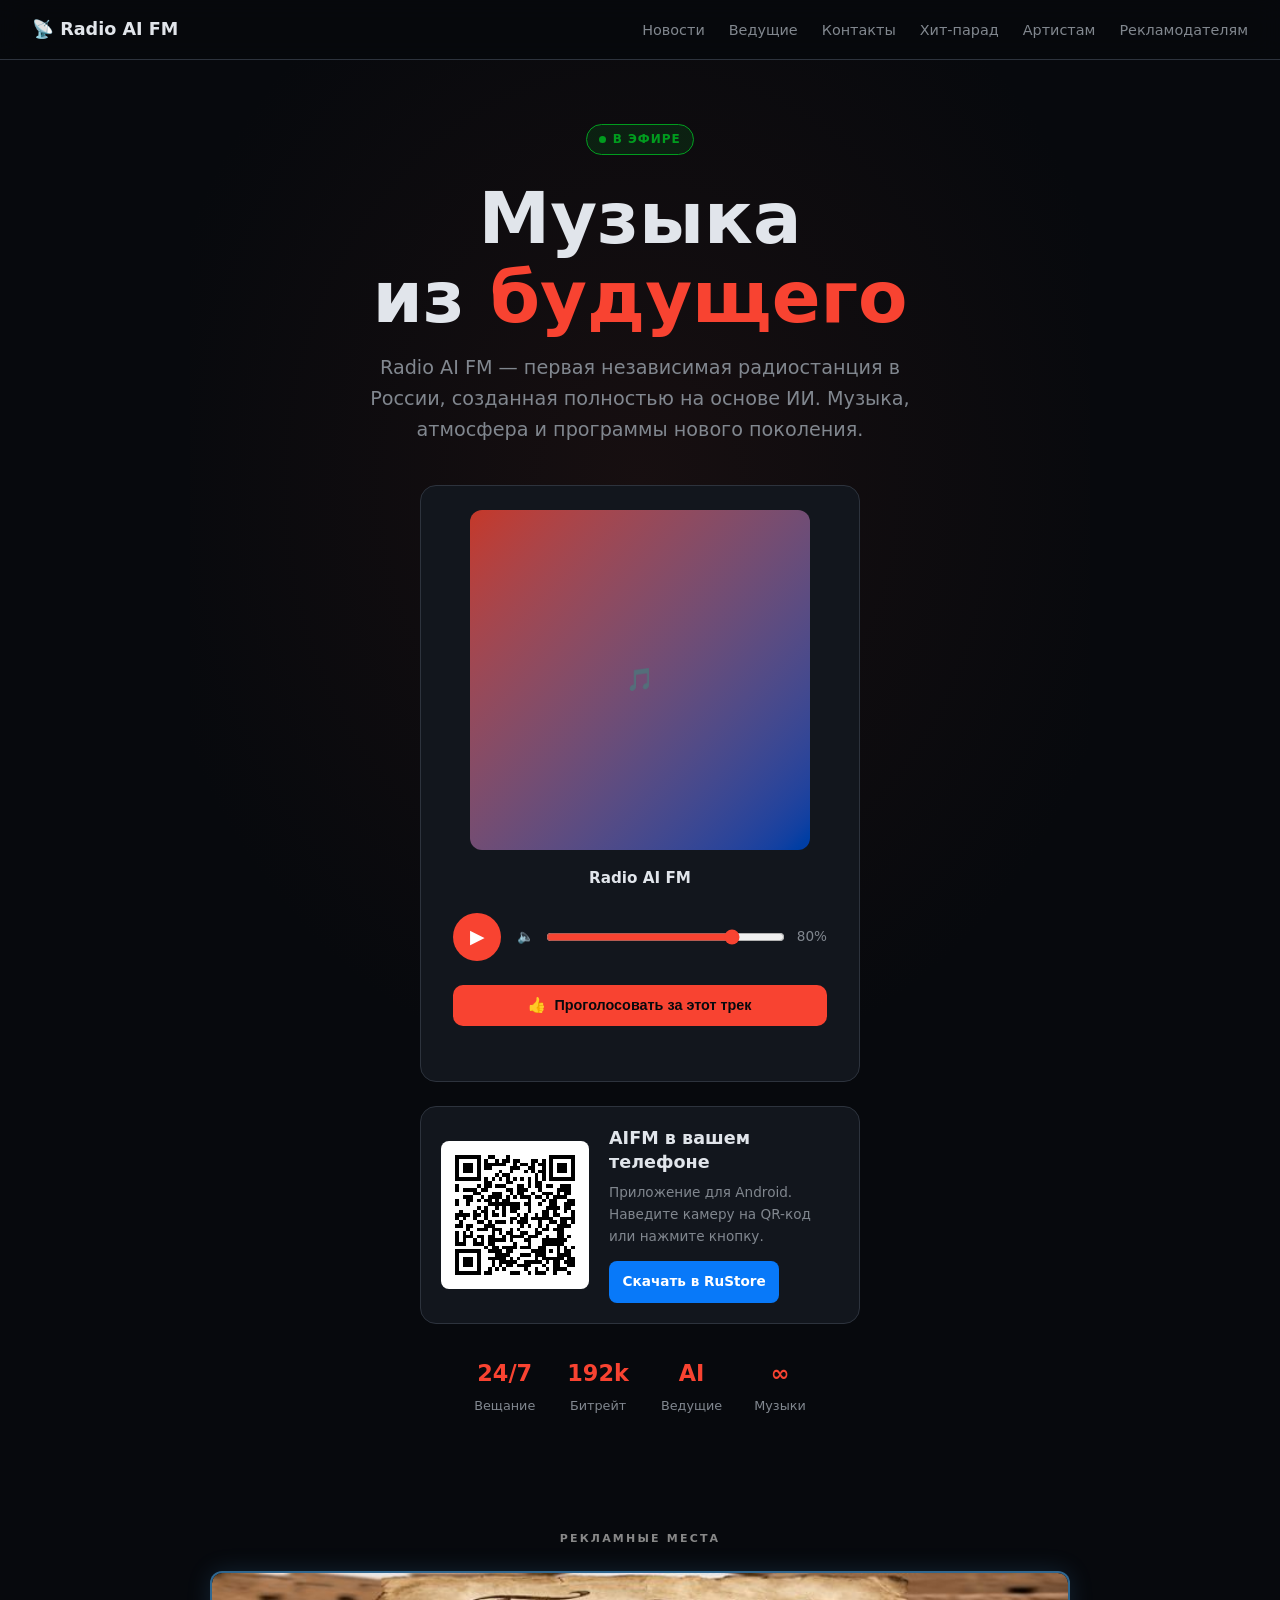
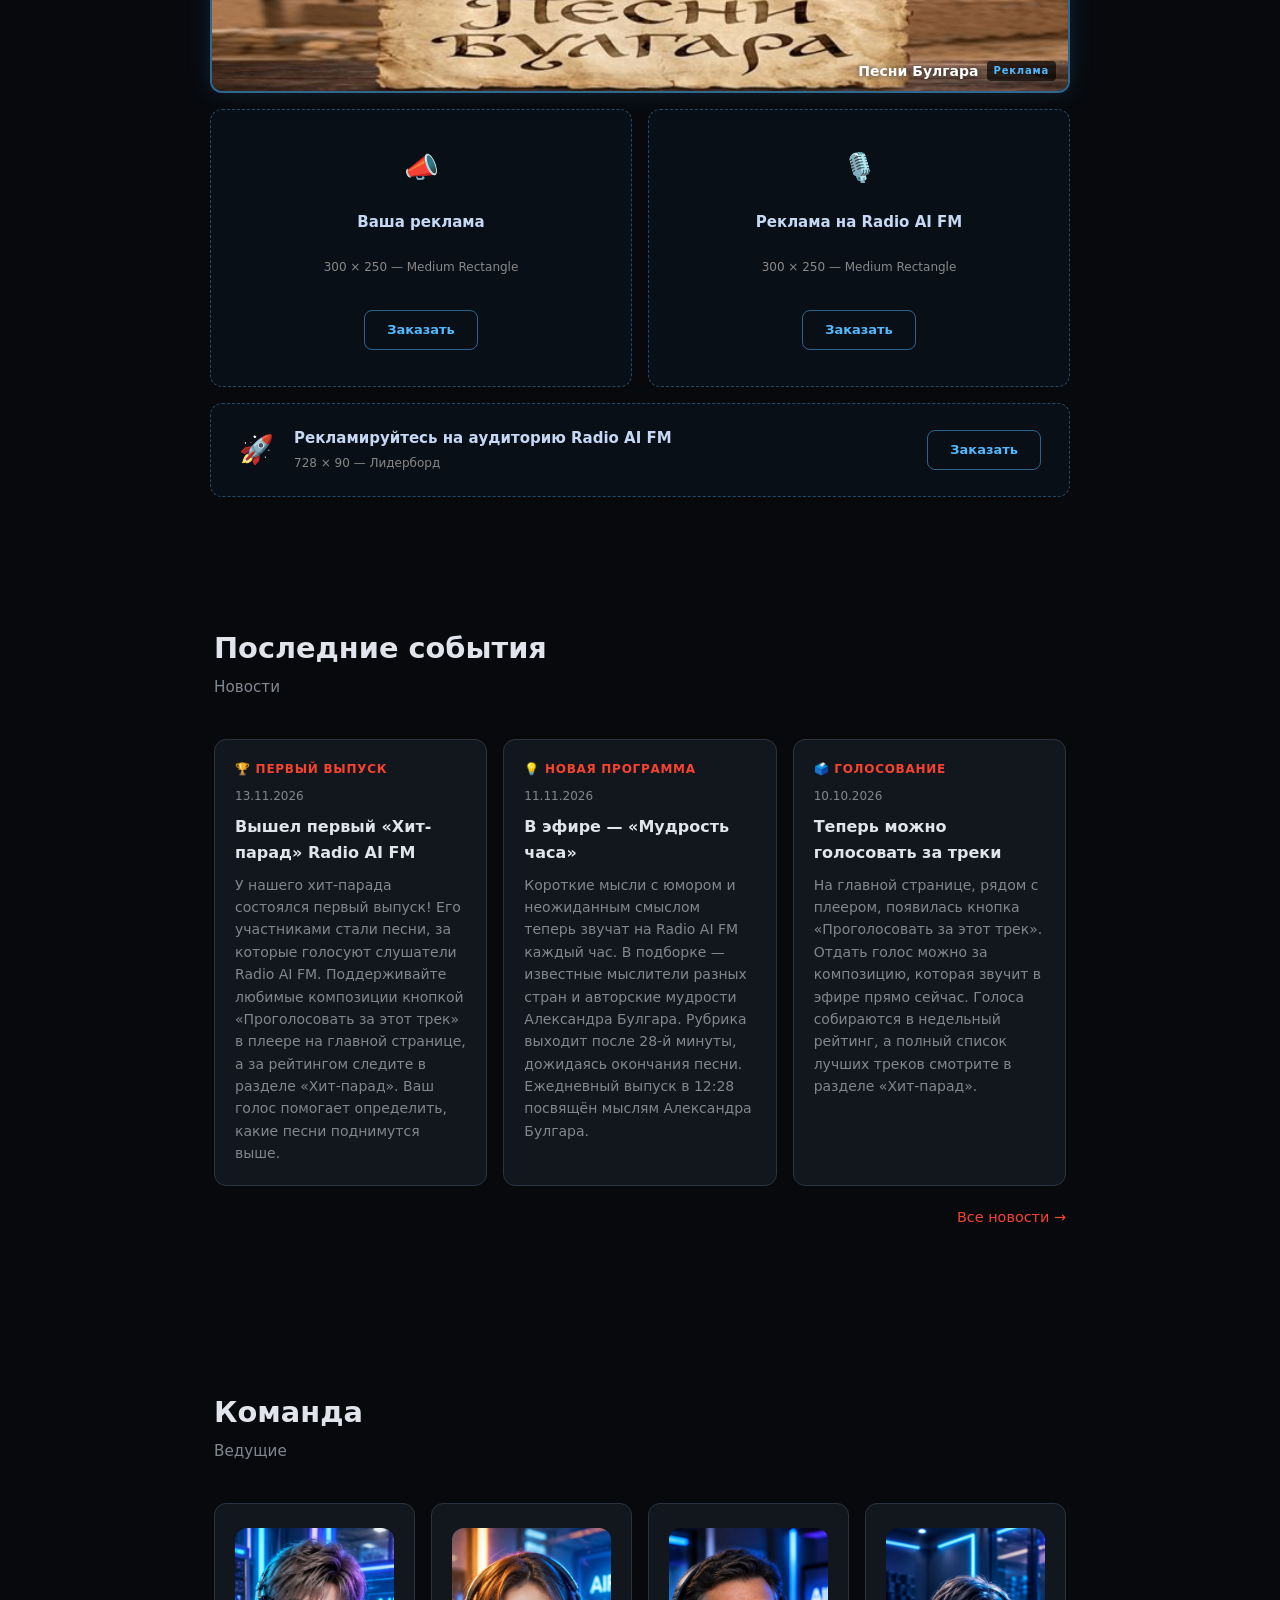
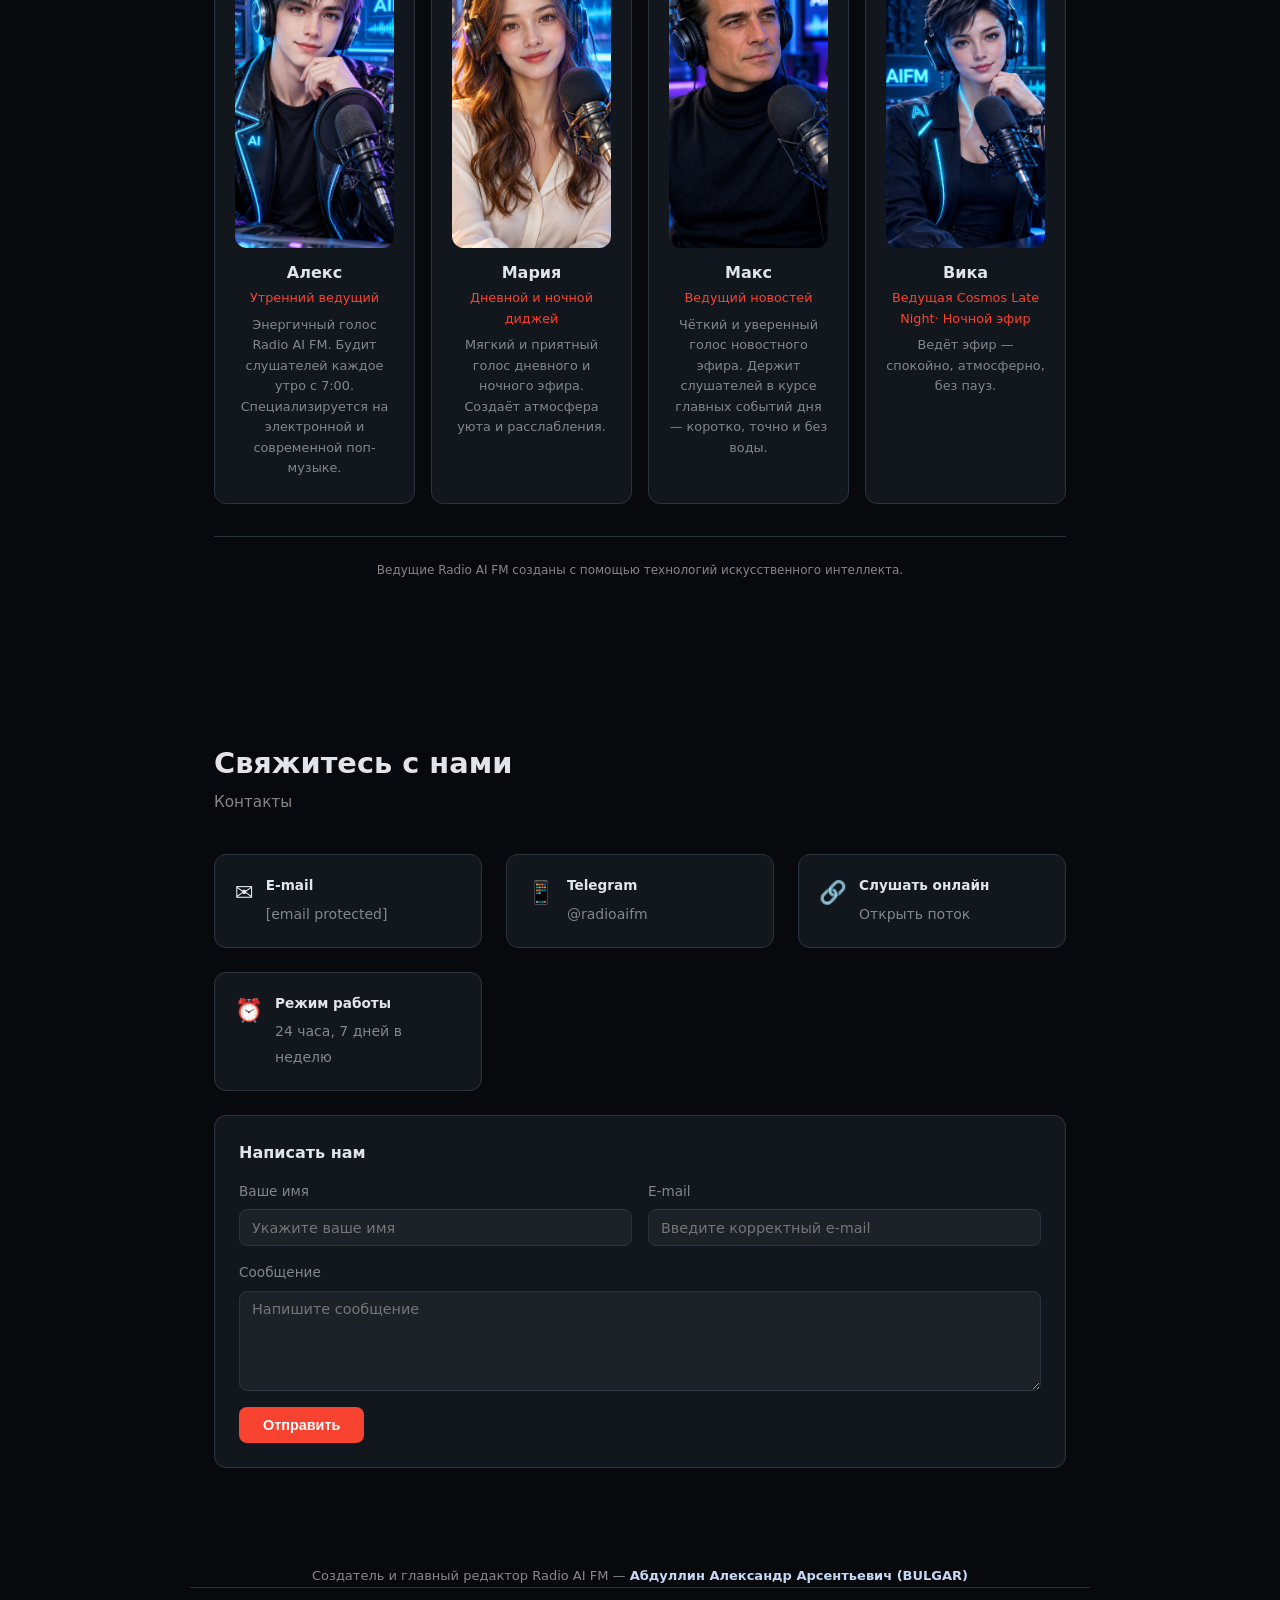
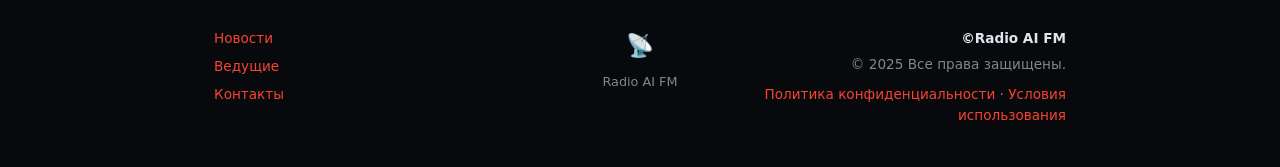
==== commit 29bd3884: "Restore current-track website voting as requested" ====
--- a/index.html
+++ b/index.html
@@ -1,811 +1,854 @@
-<!DOCTYPE html>
-<html lang="ru">
-<head>
-<meta charset="UTF-8"><link rel="icon" type="image/svg+xml" href="data:image/svg+xml,%3Csvg xmlns='http://www.w3.org/2000/svg' viewBox='0 0 64 64'%3E%3Ccircle cx='32' cy='32' r='30' fill='%2310274f'/%3E%3Ccircle cx='32' cy='32' r='29' fill='none' stroke='%23255a9e' stroke-width='2'/%3E%3Ccircle cx='32' cy='22' r='2.5' fill='%2339a0f4'/%3E%3Crect x='30.8' y='24' width='2.4' height='14' fill='%2339a0f4'/%3E%3Cpath d='M20 30 A14 14 0 0 1 44 30' fill='none' stroke='%2339a0f4' stroke-width='2.5' stroke-linecap='round'/%3E%3Cpath d='M15 23 A20 20 0 0 1 49 23' fill='none' stroke='%2339a0f4' stroke-width='2.5' stroke-linecap='round'/%3E%3Ctext x='32' y='56' text-anchor='middle' font-family='Arial' font-weight='bold' font-size='20' fill='%23ffffff'%3EAI%3C/text%3E%3C/svg%3E">
-<meta name="viewport" content="width=device-width, initial-scale=1.0">
-<title>Radio AI FM — Музыка будущего</title>
-<script async src="https://www.googletagmanager.com/gtag/js?id=G-M4TL4D8K51"></script>
-<script>
-  window.dataLayer = window.dataLayer || [];
-  function gtag(){dataLayer.push(arguments);}
-  gtag('js', new Date());
-  gtag('config', 'G-M4TL4D8K51');
-</script>
-<style>
-  :root {
-    --bg: oklch(14% 0.01 260);
-    --surface: oklch(20% 0.015 260);
-    --surface-raised: oklch(25% 0.015 260);
-    --border: oklch(32% 0.02 260);
-    --text: oklch(92% 0.01 260);
-    --muted: oklch(62% 0.015 260);
-    --accent: oklch(65% 0.22 30);
-    --accent-dim: oklch(55% 0.18 30);
-    --live: oklch(60% 0.2 145);
-    --success: oklch(62% 0.2 145);
-    --warning: oklch(70% 0.18 40);
-  }
-  *, *::before, *::after { box-sizing: border-box; margin: 0; padding: 0; }
-  html { scroll-behavior: smooth; }
-  body {
-    font-family: system-ui, -apple-system, sans-serif;
-    background: var(--bg);
-    color: var(--text);
-    line-height: 1.6;
-  }
-  a { color: var(--accent); text-decoration: none; }
-  a:hover { color: var(--accent-dim); }
-
-  nav {
-    position: sticky; top: 0; z-index: 100;
-    background: oklch(14% 0.01 260 / 0.92);
-    backdrop-filter: blur(12px);
-    border-bottom: 1px solid var(--border);
-    display: flex; align-items: center; justify-content: space-between;
-    padding: 0 2rem; height: 60px;
-  }
-  .nav-logo { font-weight: 700; font-size: 1.1rem; color: var(--text); display: flex; align-items: center; gap: 0.5rem; }
-  .nav-links { display: flex; gap: 1.5rem; list-style: none; }
-  .nav-links a { color: var(--muted); font-size: 0.9rem; transition: color 0.15s; }
-  .nav-links a:hover { color: var(--text); }
-
-  .hero {
-    min-height: 92vh;
-    display: flex; flex-direction: column; align-items: center; justify-content: center;
-    text-align: center; padding: 4rem 1.5rem;
-    background: radial-gradient(ellipse 80% 60% at 50% 30%, oklch(30% 0.06 30 / 0.25) 0%, transparent 70%);
-  }
-  .live-badge {
-    display: inline-flex; align-items: center; gap: 0.4rem;
-    background: oklch(60% 0.2 145 / 0.15);
-    border: 1px solid var(--live);
-    color: var(--live); font-size: 0.75rem; font-weight: 700;
-    padding: 0.3rem 0.8rem; border-radius: 99px; letter-spacing: 0.08em;
-    margin-bottom: 1.5rem;
-  }
-  .live-dot {
-    width: 7px; height: 7px; border-radius: 50%;
-    background: var(--live); animation: pulse 1.8s ease-in-out infinite;
-  }
-  @keyframes pulse { 0%,100%{opacity:1} 50%{opacity:0.3} }
-  h1 { font-size: clamp(2.2rem, 6vw, 4.5rem); font-weight: 800; line-height: 1.1; margin-bottom: 1rem; }
-  h1 span { color: var(--accent); }
-  .hero-sub { font-size: clamp(1rem, 2vw, 1.2rem); color: var(--muted); max-width: 540px; margin-bottom: 2.5rem; }
-
-  .player-card {
-    background: var(--surface);
-    border: 1px solid var(--border);
-    border-radius: 16px;
-    padding: 1.5rem 2rem;
-    width: min(440px, 100%);
-    display: flex; flex-direction: column; gap: 1rem;
-  }
-  .player-info { display: flex; flex-direction: column; align-items: center; gap: 1rem; }
-  .player-avatar {
-    width: 100%; max-width: 340px; aspect-ratio: 1; border-radius: 12px;
-    background: linear-gradient(135deg, var(--accent-dim), oklch(40% 0.18 260));
-    display: flex; align-items: center; justify-content: center;
-    font-size: 1.4rem; flex-shrink: 0;
-    background-size: contain; background-position: center; background-repeat: no-repeat;
-  }
-  .player-track { font-size: 0.85rem; width: 100%; min-width: 0; }
-  #nowPlaying { font-size: 1rem; color: var(--muted); margin-top: 6px; overflow-wrap: anywhere; }
-  .player-track strong { display: block; font-size: 0.95rem; }
-  .player-track span { color: var(--muted); }
-  .player-controls { display: flex; align-items: center; gap: 1rem; }
-  .play-btn {
-    width: 48px; height: 48px; border-radius: 50%;
-    background: var(--accent); border: none; cursor: pointer;
-    display: flex; align-items: center; justify-content: center;
-    font-size: 1.2rem; color: white; flex-shrink: 0;
-    transition: background 0.15s, transform 0.1s;
-  }
-  .play-btn:hover { background: var(--accent-dim); }
-  .play-btn:active { transform: scale(0.95); }
-  .play-btn:focus-visible { outline: 2px solid var(--accent); outline-offset: 3px; }
-  .volume-row { display: flex; align-items: center; gap: 0.75rem; font-size: 0.85rem; color: var(--muted); }
-  input[type=range] { flex: 1; accent-color: var(--accent); }
-  .status-text { font-size: 0.8rem; color: var(--muted); text-align: center; min-height: 1.2em; }
-
-  .vote-btn {
-    text-decoration: none;
-    width: 100%;
-    background: var(--accent);
-    color: var(--bg);
-    border: none;
-    border-radius: 10px;
-    padding: 0.75rem 1rem;
-    font-size: 0.9rem;
-    font-weight: 700;
-    cursor: pointer;
-    transition: all 0.2s;
-    display: flex;
-    align-items: center;
-    justify-content: center;
-    gap: 0.5rem;
-    margin-top: 0.5rem;
-  }
-  .vote-btn:hover:not(:disabled) {
-    background: var(--accent-dim);
-    transform: translateY(-1px);
-  }
-  .vote-btn:active:not(:disabled) {
-    transform: translateY(0);
-  }
-  .vote-btn:disabled {
-    opacity: 0.5;
-    cursor: not-allowed;
-  }
-  .vote-result {
-    margin-top: 0.75rem;
-    padding: 0.5rem;
-    border-radius: 6px;
-    font-size: 0.8rem;
-    text-align: center;
-    display: none;
-  }
-  .vote-result.show {
-    display: block;
-  }
-  .vote-result.success {
-    background: oklch(60% 0.2 145 / 0.15);
-    border: 1px solid var(--success);
-    color: var(--success);
-  }
-  .vote-result.warning {
-    background: oklch(70% 0.18 40 / 0.15);
-    border: 1px solid var(--warning);
-    color: var(--warning);
-  }
-
-  .app-download {
-    display: flex; align-items: center; gap: 1.25rem;
-    width: min(440px, 100%); margin-top: 1.5rem; padding: 1.25rem;
-    background: var(--surface); border: 1px solid var(--border); border-radius: 16px;
-    text-align: left;
-  }
-  .app-download__qr { display: block; flex-shrink: 0; border-radius: 8px; }
-  .app-download__qr img { display: block; width: 148px; height: 148px; border-radius: 8px; }
-  .app-download h2 { font-size: 1.1rem; line-height: 1.35; margin-bottom: 0.5rem; }
-  .app-download p { color: var(--muted); font-size: 0.85rem; margin-bottom: 0.8rem; }
-  .app-download__button {
-    display: inline-block; padding: 0.65rem 0.85rem; border-radius: 8px;
-    background: #0879f9; color: #fff; font-size: 0.85rem; font-weight: 700;
-  }
-  .app-download__button:hover { background: #0666d4; color: #fff; }
-  .app-download a:focus-visible { outline: 3px solid #78b8ff; outline-offset: 4px; }
-  @media (max-width: 420px) {
-    .app-download { flex-direction: column; text-align: center; }
-  }
-
-  .stats { display: flex; gap: 2rem; margin-top: 2rem; }
-  .stat { text-align: center; }
-  .stat strong { display: block; font-size: 1.4rem; color: var(--accent); }
-  .stat span { font-size: 0.8rem; color: var(--muted); }
-
-  section { padding: 5rem 1.5rem; max-width: 900px; margin: 0 auto; }
-  h2 { font-size: 1.8rem; font-weight: 700; margin-bottom: 0.25rem; }
-  .section-sub { color: var(--muted); margin-bottom: 2.5rem; font-size: 0.95rem; }
-
-  .news-grid { display: grid; grid-template-columns: repeat(auto-fit, minmax(260px, 1fr)); gap: 1rem; }
-  .news-card { background: var(--surface); border: 1px solid var(--border); border-radius: 12px; padding: 1.25rem; display: flex; flex-direction: column; gap: 0.5rem; }
-  .news-tag { font-size: 0.75rem; font-weight: 700; color: var(--accent); text-transform: uppercase; letter-spacing: 0.06em; }
-  .news-date { font-size: 0.75rem; color: var(--muted); }
-  .news-card h3 { font-size: 1rem; }
-  .news-card p { font-size: 0.875rem; color: var(--muted); }
-  .news-more { margin-top: 1.25rem; text-align: right; font-size: 0.9rem; }
-
-  .team-grid { display: grid; grid-template-columns: repeat(auto-fit, minmax(200px, 1fr)); gap: 1rem; }
-  .team-card { background: var(--surface); border: 1px solid var(--border); border-radius: 12px; padding: 1.5rem 1.25rem; text-align: center; }
-  .avatar { width: 56px; height: 56px; border-radius: 50%; margin: 0 auto 0.75rem; display: flex; align-items: center; justify-content: center; font-weight: 700; font-size: 1.1rem; background: var(--surface-raised); }
-  .team-card h3 { font-size: 1rem; margin-bottom: 0.15rem; }
-  .team-card .role { font-size: 0.8rem; color: var(--accent); margin-bottom: 0.4rem; }
-  .team-card p { font-size: 0.8rem; color: var(--muted); }
-
-  .contacts-grid { display: grid; grid-template-columns: repeat(auto-fit, minmax(240px, 1fr)); gap: 1.5rem; }
-  .contact-card { background: var(--surface); border: 1px solid var(--border); border-radius: 12px; padding: 1.25rem; display: flex; align-items: flex-start; gap: 0.75rem; }
-  .contact-icon { font-size: 1.4rem; flex-shrink: 0; }
-  .contact-card strong { display: block; font-size: 0.85rem; margin-bottom: 0.25rem; }
-  .contact-card span, .contact-card a { font-size: 0.875rem; color: var(--muted); }
-  .contact-form { grid-column: 1 / -1; background: var(--surface); border: 1px solid var(--border); border-radius: 12px; padding: 1.5rem; }
-  .form-row { display: grid; grid-template-columns: 1fr 1fr; gap: 1rem; margin-bottom: 1rem; }
-  .form-field { display: flex; flex-direction: column; gap: 0.4rem; }
-  .form-field label { font-size: 0.85rem; color: var(--muted); }
-  .form-field input, .form-field textarea {
-    background: var(--surface-raised); border: 1px solid var(--border);
-    border-radius: 8px; padding: 0.6rem 0.75rem; color: var(--text);
-    font-family: inherit; font-size: 0.9rem;
-    transition: border-color 0.15s;
-  }
-  .form-field input:focus, .form-field textarea:focus { outline: none; border-color: var(--accent); }
-  .form-field textarea { resize: vertical; min-height: 100px; }
-  .btn-submit {
-    background: var(--accent); color: white; border: none;
-    padding: 0.65rem 1.5rem; border-radius: 8px; font-size: 0.9rem; font-weight: 600;
-    cursor: pointer; transition: background 0.15s;
-  }
-  .btn-submit:hover { background: var(--accent-dim); }
-  .form-success { display: none; color: var(--live); font-size: 0.9rem; margin-top: 0.75rem; }
-  .ai-note { font-size: 0.75rem; color: var(--muted); text-align: center; margin-top: 2rem; padding-top: 1.5rem; border-top: 1px solid var(--border); }
-
-  footer {
-    border-top: 1px solid var(--border);
-    padding: 2.5rem 1.5rem;
-    display: grid; grid-template-columns: 1fr auto 1fr; align-items: start;
-    gap: 2rem; max-width: 900px; margin: 0 auto;
-    font-size: 0.85rem; color: var(--muted);
-  }
-  .footer-links { display: flex; flex-direction: column; gap: 0.4rem; }
-  .footer-copy { text-align: right; }
-  .footer-copy p:first-child { color: var(--text); font-weight: 600; margin-bottom: 0.25rem; }
-
-  @media (max-width: 640px) {
-    nav { padding: 0 1rem; }
-    .nav-links { display: none; }
-    .form-row { grid-template-columns: 1fr; }
-    footer { grid-template-columns: 1fr; text-align: left; }
-    .footer-copy { text-align: left; }
-  }
-
-  .ad-section {
-    width: 100%;
-    padding: 48px 0;
-  }
-  .ad-section__inner {
-    width: min(1350px, calc(100% - 40px));
-    margin: 0 auto;
-  }
-  .ad-section__label {
-    font-size: 11px;
-    font-weight: 700;
-    letter-spacing: 0.2em;
-    text-transform: uppercase;
-    color: #888;
-    text-align: center;
-    margin: 0 0 24px;
-  }
-  .ad-grid {
-    display: grid;
-    grid-template-columns: 1fr 1fr;
-    gap: 16px;
-  }
-  .ad-banner--wide {
-    grid-column: 1 / -1;
-  }
-  .ad-banner {
-    border: 1px dashed rgba(84,184,255,0.35);
-    border-radius: 12px;
-    background: rgba(84,184,255,0.04);
-    transition: border-color 0.2s, background 0.2s;
-  }
-  .ad-banner:hover {
-    border-color: rgba(84,184,255,0.65);
-    background: rgba(84,184,255,0.08);
-  }
-  .ad-banner__inner {
-    display: flex;
-    align-items: center;
-    gap: 20px;
-    padding: 22px 28px;
-  }
-  .ad-banner__inner--col {
-    flex-direction: column;
-    text-align: center;
-    padding: 36px 28px;
-  }
-  .ad-banner__icon {
-    font-size: 28px;
-    flex-shrink: 0;
-  }
-  .ad-banner__title {
-    color: #c6d8f4;
-    font-size: 15px;
-    font-weight: 600;
-    margin: 0 0 4px;
-  }
-  .ad-banner__size {
-    color: #888;
-    font-size: 12px;
-    margin: 0;
-  }
-  .ad-banner__cta {
-    margin-left: auto;
-    flex-shrink: 0;
-    display: inline-block;
-    padding: 9px 22px;
-    border: 1px solid rgba(84,184,255,0.5);
-    border-radius: 8px;
-    color: #54b8ff;
-    font-size: 13px;
-    font-weight: 600;
-    text-decoration: none;
-    transition: background 0.2s, color 0.2s;
-  }
-  .ad-banner__inner--col .ad-banner__cta {
-    margin-left: 0;
-    margin-top: 12px;
-  }
-  .ad-banner__cta:hover {
-    background: #54b8ff;
-    color: #0a0f1e;
-  }
-  @media (max-width: 640px) {
-    .ad-grid {
-      grid-template-columns: 1fr;
-    }
-    .ad-banner--wide {
-      grid-column: 1;
-    }
-    .ad-banner__inner {
-      flex-wrap: wrap;
-    }
-    .ad-banner__cta {
-      margin-left: 0;
-    }
-  }
-  .ad-banner--live {
-    border-style: solid;
-    border-color: rgba(84,184,255,0.5);
-    border-width: 2px;
-    overflow: hidden;
-    background: rgba(84,184,255,0.08);
-    box-shadow: 0 0 24px rgba(84,184,255,0.15);
-  }
-  .ad-banner__link {
-    display: block;
-    text-decoration: none;
-    color: inherit;
-    position: relative;
-  }
-  .ad-banner__img {
-    width: 100%;
-    max-height: 120px;
-    object-fit: cover;
-    display: block;
-    border-radius: 10px;
-    transition: opacity 0.2s;
-  }
-  .ad-banner__link:hover .ad-banner__img {
-    opacity: 0.85;
-  }
-  .ad-banner__caption {
-    position: absolute;
-    bottom: 8px;
-    right: 12px;
-    display: flex;
-    gap: 8px;
-    align-items: center;
-  }
-  .ad-banner__partner-name {
-    color: #fff;
-    font-size: 14px;
-    font-weight: 700;
-    text-shadow: 0 1px 6px rgba(0,0,0,0.8);
-  }
-  .ad-banner__ad-mark {
-    font-size: 10px;
-    padding: 2px 7px;
-    border-radius: 4px;
-    background: rgba(0,0,0,0.65);
-    color: #54b8ff;
-    letter-spacing: 0.08em;
-    font-weight: 600;
-  }
-  .team-card .avatar {
-    width: 100%;
-    height: 320px;
-    overflow: hidden;
-    border-radius: 12px;
-  }
-  .team-card .avatar img {
-    width: 100%;
-    height: 100%;
-    object-fit: cover;
-    display: block;
-  }
-</style>
-</head>
-<body>
-
-<nav>
-  <div class="nav-logo">📡 Radio AI FM</div>
-  <ul class="nav-links">
-    <li><a href="/news.html">Новости</a></li>
-    <li><a href="#team">Ведущие</a></li>
-    <li><a href="#contacts">Контакты</a></li>
-    <li><a href="/hitparad.html">Хит-парад</a></li>
-    <li><a href="/artists.html">Артистам</a></li>
-    <li><a href="/advertisers.html">Рекламодателям</a></li>
-  </ul>
-</nav>
-
-<section class="hero">
-  <div class="live-badge"><div class="live-dot"></div> В ЭФИРЕ</div>
-  <h1>Музыка<br>из <span>будущего</span></h1>
-  <p class="hero-sub">Radio AI FM — первая независимая радиостанция в России, созданная полностью на основе ИИ. Музыка, атмосфера и программы нового поколения.</p>
-
-  <div class="player-card" role="region" aria-label="Плеер радио">
-    <div class="player-info">
-      <div class="player-avatar" id="songCover" aria-hidden="true">🎵</div>
-      <div class="player-track">
-        <strong id="track-title">Radio AI FM</strong>
-        <span id="track-status"></span>
-        <span id="nowPlaying" style="display:block;"></span>
-      </div>
-    </div>
-    <div class="player-controls">
-      <button class="play-btn" id="playBtn" aria-label="Воспроизвести" onclick="togglePlay()">▶</button>
-      <div class="volume-row" style="flex:1">
-        <span aria-hidden="true">🔈</span>
-        <input type="range" id="volume" min="0" max="100" value="80" aria-label="Громкость" oninput="setVolume(this.value)">
-        <span id="vol-label">80%</span>
-      </div>
-    </div>
-    <a class="vote-btn" id="voteBtn" href="https://t.me/aifm_hitparad_bot" target="_blank" rel="noopener">
-      <span aria-hidden="true">👍</span>
-      <span>Голосовать в Telegram</span>
-    </a>
-    <p class="status-text">Для участников группы Radio AI FM. Бот проверит подписку перед голосованием.</p>
-    <div class="status-text" id="statusText" aria-live="polite"></div>
-  </div>
-
-  <aside class="app-download" aria-labelledby="app-download-title">
-    <a class="app-download__qr" href="https://www.rustore.ru/catalog/app/co.median.android.zpdqkkz" target="_blank" rel="noopener" aria-label="Открыть приложение Radio AI FM в RuStore">
-      <img src="data:image/svg+xml,%3Csvg%20xmlns%3D%22http%3A%2F%2Fwww.w3.org%2F2000%2Fsvg%22%20viewBox%3D%220%200%2041%2041%22%20shape-rendering%3D%22crispEdges%22%3E%3Crect%20width%3D%2241%22%20height%3D%2241%22%20fill%3D%22white%22%2F%3E%3Cpath%20d%3D%22M4%2C4h1v1h-1z%20M5%2C4h1v1h-1z%20M6%2C4h1v1h-1z%20M7%2C4h1v1h-1z%20M8%2C4h1v1h-1z%20M9%2C4h1v1h-1z%20M10%2C4h1v1h-1z%20M13%2C4h1v1h-1z%20M14%2C4h1v1h-1z%20M18%2C4h1v1h-1z%20M30%2C4h1v1h-1z%20M31%2C4h1v1h-1z%20M32%2C4h1v1h-1z%20M33%2C4h1v1h-1z%20M34%2C4h1v1h-1z%20M35%2C4h1v1h-1z%20M36%2C4h1v1h-1z%20M4%2C5h1v1h-1z%20M10%2C5h1v1h-1z%20M12%2C5h1v1h-1z%20M15%2C5h1v1h-1z%20M17%2C5h1v1h-1z%20M18%2C5h1v1h-1z%20M20%2C5h1v1h-1z%20M21%2C5h1v1h-1z%20M25%2C5h1v1h-1z%20M26%2C5h1v1h-1z%20M28%2C5h1v1h-1z%20M30%2C5h1v1h-1z%20M36%2C5h1v1h-1z%20M4%2C6h1v1h-1z%20M6%2C6h1v1h-1z%20M7%2C6h1v1h-1z%20M8%2C6h1v1h-1z%20M10%2C6h1v1h-1z%20M12%2C6h1v1h-1z%20M13%2C6h1v1h-1z%20M14%2C6h1v1h-1z%20M15%2C6h1v1h-1z%20M16%2C6h1v1h-1z%20M17%2C6h1v1h-1z%20M20%2C6h1v1h-1z%20M22%2C6h1v1h-1z%20M23%2C6h1v1h-1z%20M25%2C6h1v1h-1z%20M27%2C6h1v1h-1z%20M28%2C6h1v1h-1z%20M30%2C6h1v1h-1z%20M32%2C6h1v1h-1z%20M33%2C6h1v1h-1z%20M34%2C6h1v1h-1z%20M36%2C6h1v1h-1z%20M4%2C7h1v1h-1z%20M6%2C7h1v1h-1z%20M7%2C7h1v1h-1z%20M8%2C7h1v1h-1z%20M10%2C7h1v1h-1z%20M12%2C7h1v1h-1z%20M13%2C7h1v1h-1z%20M19%2C7h1v1h-1z%20M20%2C7h1v1h-1z%20M21%2C7h1v1h-1z%20M24%2C7h1v1h-1z%20M25%2C7h1v1h-1z%20M28%2C7h1v1h-1z%20M30%2C7h1v1h-1z%20M32%2C7h1v1h-1z%20M33%2C7h1v1h-1z%20M34%2C7h1v1h-1z%20M36%2C7h1v1h-1z%20M4%2C8h1v1h-1z%20M6%2C8h1v1h-1z%20M7%2C8h1v1h-1z%20M8%2C8h1v1h-1z%20M10%2C8h1v1h-1z%20M16%2C8h1v1h-1z%20M19%2C8h1v1h-1z%20M23%2C8h1v1h-1z%20M25%2C8h1v1h-1z%20M27%2C8h1v1h-1z%20M28%2C8h1v1h-1z%20M30%2C8h1v1h-1z%20M32%2C8h1v1h-1z%20M33%2C8h1v1h-1z%20M34%2C8h1v1h-1z%20M36%2C8h1v1h-1z%20M4%2C9h1v1h-1z%20M10%2C9h1v1h-1z%20M15%2C9h1v1h-1z%20M17%2C9h1v1h-1z%20M18%2C9h1v1h-1z%20M26%2C9h1v1h-1z%20M28%2C9h1v1h-1z%20M30%2C9h1v1h-1z%20M36%2C9h1v1h-1z%20M4%2C10h1v1h-1z%20M5%2C10h1v1h-1z%20M6%2C10h1v1h-1z%20M7%2C10h1v1h-1z%20M8%2C10h1v1h-1z%20M9%2C10h1v1h-1z%20M10%2C10h1v1h-1z%20M12%2C10h1v1h-1z%20M14%2C10h1v1h-1z%20M16%2C10h1v1h-1z%20M18%2C10h1v1h-1z%20M20%2C10h1v1h-1z%20M22%2C10h1v1h-1z%20M24%2C10h1v1h-1z%20M26%2C10h1v1h-1z%20M28%2C10h1v1h-1z%20M30%2C10h1v1h-1z%20M31%2C10h1v1h-1z%20M32%2C10h1v1h-1z%20M33%2C10h1v1h-1z%20M34%2C10h1v1h-1z%20M35%2C10h1v1h-1z%20M36%2C10h1v1h-1z%20M12%2C11h1v1h-1z%20M13%2C11h1v1h-1z%20M18%2C11h1v1h-1z%20M19%2C11h1v1h-1z%20M24%2C11h1v1h-1z%20M26%2C11h1v1h-1z%20M27%2C11h1v1h-1z%20M4%2C12h1v1h-1z%20M10%2C12h1v1h-1z%20M12%2C12h1v1h-1z%20M13%2C12h1v1h-1z%20M15%2C12h1v1h-1z%20M16%2C12h1v1h-1z%20M17%2C12h1v1h-1z%20M21%2C12h1v1h-1z%20M22%2C12h1v1h-1z%20M24%2C12h1v1h-1z%20M26%2C12h1v1h-1z%20M27%2C12h1v1h-1z%20M29%2C12h1v1h-1z%20M30%2C12h1v1h-1z%20M33%2C12h1v1h-1z%20M34%2C12h1v1h-1z%20M35%2C12h1v1h-1z%20M4%2C13h1v1h-1z%20M6%2C13h1v1h-1z%20M7%2C13h1v1h-1z%20M8%2C13h1v1h-1z%20M9%2C13h1v1h-1z%20M11%2C13h1v1h-1z%20M12%2C13h1v1h-1z%20M18%2C13h1v1h-1z%20M19%2C13h1v1h-1z%20M21%2C13h1v1h-1z%20M22%2C13h1v1h-1z%20M23%2C13h1v1h-1z%20M27%2C13h1v1h-1z%20M32%2C13h1v1h-1z%20M33%2C13h1v1h-1z%20M34%2C13h1v1h-1z%20M35%2C13h1v1h-1z%20M9%2C14h1v1h-1z%20M10%2C14h1v1h-1z%20M14%2C14h1v1h-1z%20M15%2C14h1v1h-1z%20M16%2C14h1v1h-1z%20M19%2C14h1v1h-1z%20M21%2C14h1v1h-1z%20M22%2C14h1v1h-1z%20M25%2C14h1v1h-1z%20M28%2C14h1v1h-1z%20M29%2C14h1v1h-1z%20M30%2C14h1v1h-1z%20M32%2C14h1v1h-1z%20M34%2C14h1v1h-1z%20M35%2C14h1v1h-1z%20M6%2C15h1v1h-1z%20M7%2C15h1v1h-1z%20M8%2C15h1v1h-1z%20M11%2C15h1v1h-1z%20M13%2C15h1v1h-1z%20M14%2C15h1v1h-1z%20M15%2C15h1v1h-1z%20M16%2C15h1v1h-1z%20M18%2C15h1v1h-1z%20M20%2C15h1v1h-1z%20M22%2C15h1v1h-1z%20M23%2C15h1v1h-1z%20M24%2C15h1v1h-1z%20M26%2C15h1v1h-1z%20M27%2C15h1v1h-1z%20M29%2C15h1v1h-1z%20M31%2C15h1v1h-1z%20M32%2C15h1v1h-1z%20M33%2C15h1v1h-1z%20M34%2C15h1v1h-1z%20M4%2C16h1v1h-1z%20M7%2C16h1v1h-1z%20M8%2C16h1v1h-1z%20M10%2C16h1v1h-1z%20M12%2C16h1v1h-1z%20M13%2C16h1v1h-1z%20M15%2C16h1v1h-1z%20M17%2C16h1v1h-1z%20M18%2C16h1v1h-1z%20M24%2C16h1v1h-1z%20M28%2C16h1v1h-1z%20M30%2C16h1v1h-1z%20M31%2C16h1v1h-1z%20M35%2C16h1v1h-1z%20M36%2C16h1v1h-1z%20M4%2C17h1v1h-1z%20M7%2C17h1v1h-1z%20M13%2C17h1v1h-1z%20M14%2C17h1v1h-1z%20M15%2C17h1v1h-1z%20M16%2C17h1v1h-1z%20M17%2C17h1v1h-1z%20M18%2C17h1v1h-1z%20M19%2C17h1v1h-1z%20M20%2C17h1v1h-1z%20M21%2C17h1v1h-1z%20M23%2C17h1v1h-1z%20M24%2C17h1v1h-1z%20M27%2C17h1v1h-1z%20M30%2C17h1v1h-1z%20M31%2C17h1v1h-1z%20M34%2C17h1v1h-1z%20M35%2C17h1v1h-1z%20M36%2C17h1v1h-1z%20M10%2C18h1v1h-1z%20M12%2C18h1v1h-1z%20M15%2C18h1v1h-1z%20M17%2C18h1v1h-1z%20M19%2C18h1v1h-1z%20M20%2C18h1v1h-1z%20M21%2C18h1v1h-1z%20M24%2C18h1v1h-1z%20M29%2C18h1v1h-1z%20M30%2C18h1v1h-1z%20M31%2C18h1v1h-1z%20M32%2C18h1v1h-1z%20M34%2C18h1v1h-1z%20M35%2C18h1v1h-1z%20M5%2C19h1v1h-1z%20M9%2C19h1v1h-1z%20M11%2C19h1v1h-1z%20M12%2C19h1v1h-1z%20M14%2C19h1v1h-1z%20M17%2C19h1v1h-1z%20M19%2C19h1v1h-1z%20M20%2C19h1v1h-1z%20M24%2C19h1v1h-1z%20M28%2C19h1v1h-1z%20M29%2C19h1v1h-1z%20M31%2C19h1v1h-1z%20M34%2C19h1v1h-1z%20M36%2C19h1v1h-1z%20M4%2C20h1v1h-1z%20M5%2C20h1v1h-1z%20M6%2C20h1v1h-1z%20M7%2C20h1v1h-1z%20M9%2C20h1v1h-1z%20M10%2C20h1v1h-1z%20M12%2C20h1v1h-1z%20M14%2C20h1v1h-1z%20M15%2C20h1v1h-1z%20M17%2C20h1v1h-1z%20M21%2C20h1v1h-1z%20M23%2C20h1v1h-1z%20M26%2C20h1v1h-1z%20M28%2C20h1v1h-1z%20M29%2C20h1v1h-1z%20M31%2C20h1v1h-1z%20M32%2C20h1v1h-1z%20M36%2C20h1v1h-1z%20M4%2C21h1v1h-1z%20M6%2C21h1v1h-1z%20M9%2C21h1v1h-1z%20M12%2C21h1v1h-1z%20M19%2C21h1v1h-1z%20M20%2C21h1v1h-1z%20M22%2C21h1v1h-1z%20M23%2C21h1v1h-1z%20M25%2C21h1v1h-1z%20M26%2C21h1v1h-1z%20M27%2C21h1v1h-1z%20M28%2C21h1v1h-1z%20M29%2C21h1v1h-1z%20M30%2C21h1v1h-1z%20M33%2C21h1v1h-1z%20M34%2C21h1v1h-1z%20M35%2C21h1v1h-1z%20M36%2C21h1v1h-1z%20M5%2C22h1v1h-1z%20M10%2C22h1v1h-1z%20M11%2C22h1v1h-1z%20M13%2C22h1v1h-1z%20M15%2C22h1v1h-1z%20M16%2C22h1v1h-1z%20M17%2C22h1v1h-1z%20M19%2C22h1v1h-1z%20M21%2C22h1v1h-1z%20M22%2C22h1v1h-1z%20M23%2C22h1v1h-1z%20M27%2C22h1v1h-1z%20M30%2C22h1v1h-1z%20M31%2C22h1v1h-1z%20M33%2C22h1v1h-1z%20M34%2C22h1v1h-1z%20M36%2C22h1v1h-1z%20M4%2C23h1v1h-1z%20M5%2C23h1v1h-1z%20M7%2C23h1v1h-1z%20M8%2C23h1v1h-1z%20M12%2C23h1v1h-1z%20M13%2C23h1v1h-1z%20M14%2C23h1v1h-1z%20M22%2C23h1v1h-1z%20M24%2C23h1v1h-1z%20M27%2C23h1v1h-1z%20M29%2C23h1v1h-1z%20M32%2C23h1v1h-1z%20M33%2C23h1v1h-1z%20M34%2C23h1v1h-1z%20M35%2C23h1v1h-1z%20M7%2C24h1v1h-1z%20M10%2C24h1v1h-1z%20M11%2C24h1v1h-1z%20M12%2C24h1v1h-1z%20M14%2C24h1v1h-1z%20M15%2C24h1v1h-1z%20M16%2C24h1v1h-1z%20M19%2C24h1v1h-1z%20M21%2C24h1v1h-1z%20M26%2C24h1v1h-1z%20M28%2C24h1v1h-1z%20M29%2C24h1v1h-1z%20M31%2C24h1v1h-1z%20M32%2C24h1v1h-1z%20M33%2C24h1v1h-1z%20M4%2C25h1v1h-1z%20M6%2C25h1v1h-1z%20M8%2C25h1v1h-1z%20M14%2C25h1v1h-1z%20M16%2C25h1v1h-1z%20M18%2C25h1v1h-1z%20M19%2C25h1v1h-1z%20M22%2C25h1v1h-1z%20M23%2C25h1v1h-1z%20M26%2C25h1v1h-1z%20M27%2C25h1v1h-1z%20M32%2C25h1v1h-1z%20M33%2C25h1v1h-1z%20M4%2C26h1v1h-1z%20M6%2C26h1v1h-1z%20M7%2C26h1v1h-1z%20M8%2C26h1v1h-1z%20M10%2C26h1v1h-1z%20M11%2C26h1v1h-1z%20M13%2C26h1v1h-1z%20M14%2C26h1v1h-1z%20M17%2C26h1v1h-1z%20M19%2C26h1v1h-1z%20M20%2C26h1v1h-1z%20M21%2C26h1v1h-1z%20M22%2C26h1v1h-1z%20M24%2C26h1v1h-1z%20M25%2C26h1v1h-1z%20M26%2C26h1v1h-1z%20M29%2C26h1v1h-1z%20M32%2C26h1v1h-1z%20M33%2C26h1v1h-1z%20M35%2C26h1v1h-1z%20M4%2C27h1v1h-1z%20M6%2C27h1v1h-1z%20M9%2C27h1v1h-1z%20M11%2C27h1v1h-1z%20M13%2C27h1v1h-1z%20M14%2C27h1v1h-1z%20M15%2C27h1v1h-1z%20M16%2C27h1v1h-1z%20M17%2C27h1v1h-1z%20M19%2C27h1v1h-1z%20M23%2C27h1v1h-1z%20M24%2C27h1v1h-1z%20M28%2C27h1v1h-1z%20M29%2C27h1v1h-1z%20M30%2C27h1v1h-1z%20M31%2C27h1v1h-1z%20M32%2C27h1v1h-1z%20M33%2C27h1v1h-1z%20M34%2C27h1v1h-1z%20M4%2C28h1v1h-1z%20M5%2C28h1v1h-1z%20M6%2C28h1v1h-1z%20M9%2C28h1v1h-1z%20M10%2C28h1v1h-1z%20M11%2C28h1v1h-1z%20M13%2C28h1v1h-1z%20M14%2C28h1v1h-1z%20M20%2C28h1v1h-1z%20M24%2C28h1v1h-1z%20M28%2C28h1v1h-1z%20M29%2C28h1v1h-1z%20M30%2C28h1v1h-1z%20M31%2C28h1v1h-1z%20M32%2C28h1v1h-1z%20M33%2C28h1v1h-1z%20M12%2C29h1v1h-1z%20M14%2C29h1v1h-1z%20M15%2C29h1v1h-1z%20M17%2C29h1v1h-1z%20M18%2C29h1v1h-1z%20M19%2C29h1v1h-1z%20M20%2C29h1v1h-1z%20M22%2C29h1v1h-1z%20M23%2C29h1v1h-1z%20M24%2C29h1v1h-1z%20M27%2C29h1v1h-1z%20M28%2C29h1v1h-1z%20M32%2C29h1v1h-1z%20M34%2C29h1v1h-1z%20M36%2C29h1v1h-1z%20M4%2C30h1v1h-1z%20M5%2C30h1v1h-1z%20M6%2C30h1v1h-1z%20M7%2C30h1v1h-1z%20M8%2C30h1v1h-1z%20M9%2C30h1v1h-1z%20M10%2C30h1v1h-1z%20M13%2C30h1v1h-1z%20M14%2C30h1v1h-1z%20M15%2C30h1v1h-1z%20M16%2C30h1v1h-1z%20M18%2C30h1v1h-1z%20M19%2C30h1v1h-1z%20M25%2C30h1v1h-1z%20M26%2C30h1v1h-1z%20M27%2C30h1v1h-1z%20M28%2C30h1v1h-1z%20M30%2C30h1v1h-1z%20M32%2C30h1v1h-1z%20M34%2C30h1v1h-1z%20M35%2C30h1v1h-1z%20M4%2C31h1v1h-1z%20M10%2C31h1v1h-1z%20M15%2C31h1v1h-1z%20M16%2C31h1v1h-1z%20M17%2C31h1v1h-1z%20M18%2C31h1v1h-1z%20M22%2C31h1v1h-1z%20M23%2C31h1v1h-1z%20M24%2C31h1v1h-1z%20M26%2C31h1v1h-1z%20M27%2C31h1v1h-1z%20M28%2C31h1v1h-1z%20M32%2C31h1v1h-1z%20M33%2C31h1v1h-1z%20M34%2C31h1v1h-1z%20M35%2C31h1v1h-1z%20M4%2C32h1v1h-1z%20M6%2C32h1v1h-1z%20M7%2C32h1v1h-1z%20M8%2C32h1v1h-1z%20M10%2C32h1v1h-1z%20M13%2C32h1v1h-1z%20M14%2C32h1v1h-1z%20M15%2C32h1v1h-1z%20M16%2C32h1v1h-1z%20M17%2C32h1v1h-1z%20M19%2C32h1v1h-1z%20M21%2C32h1v1h-1z%20M26%2C32h1v1h-1z%20M28%2C32h1v1h-1z%20M29%2C32h1v1h-1z%20M30%2C32h1v1h-1z%20M31%2C32h1v1h-1z%20M32%2C32h1v1h-1z%20M33%2C32h1v1h-1z%20M35%2C32h1v1h-1z%20M36%2C32h1v1h-1z%20M4%2C33h1v1h-1z%20M6%2C33h1v1h-1z%20M7%2C33h1v1h-1z%20M8%2C33h1v1h-1z%20M10%2C33h1v1h-1z%20M14%2C33h1v1h-1z%20M16%2C33h1v1h-1z%20M17%2C33h1v1h-1z%20M18%2C33h1v1h-1z%20M19%2C33h1v1h-1z%20M20%2C33h1v1h-1z%20M23%2C33h1v1h-1z%20M24%2C33h1v1h-1z%20M25%2C33h1v1h-1z%20M26%2C33h1v1h-1z%20M27%2C33h1v1h-1z%20M29%2C33h1v1h-1z%20M31%2C33h1v1h-1z%20M32%2C33h1v1h-1z%20M34%2C33h1v1h-1z%20M35%2C33h1v1h-1z%20M36%2C33h1v1h-1z%20M4%2C34h1v1h-1z%20M6%2C34h1v1h-1z%20M7%2C34h1v1h-1z%20M8%2C34h1v1h-1z%20M10%2C34h1v1h-1z%20M14%2C34h1v1h-1z%20M16%2C34h1v1h-1z%20M18%2C34h1v1h-1z%20M19%2C34h1v1h-1z%20M21%2C34h1v1h-1z%20M22%2C34h1v1h-1z%20M23%2C34h1v1h-1z%20M24%2C34h1v1h-1z%20M28%2C34h1v1h-1z%20M31%2C34h1v1h-1z%20M32%2C34h1v1h-1z%20M35%2C34h1v1h-1z%20M36%2C34h1v1h-1z%20M4%2C35h1v1h-1z%20M10%2C35h1v1h-1z%20M13%2C35h1v1h-1z%20M15%2C35h1v1h-1z%20M17%2C35h1v1h-1z%20M23%2C35h1v1h-1z%20M26%2C35h1v1h-1z%20M29%2C35h1v1h-1z%20M31%2C35h1v1h-1z%20M32%2C35h1v1h-1z%20M33%2C35h1v1h-1z%20M34%2C35h1v1h-1z%20M4%2C36h1v1h-1z%20M5%2C36h1v1h-1z%20M6%2C36h1v1h-1z%20M7%2C36h1v1h-1z%20M8%2C36h1v1h-1z%20M9%2C36h1v1h-1z%20M10%2C36h1v1h-1z%20M12%2C36h1v1h-1z%20M13%2C36h1v1h-1z%20M19%2C36h1v1h-1z%20M20%2C36h1v1h-1z%20M21%2C36h1v1h-1z%20M24%2C36h1v1h-1z%20M26%2C36h1v1h-1z%20M27%2C36h1v1h-1z%20M28%2C36h1v1h-1z%20M31%2C36h1v1h-1z%20M35%2C36h1v1h-1z%22%20fill%3D%22black%22%2F%3E%3C%2Fsvg%3E%0A" width="148" height="148" alt="QR-код для скачивания Radio AI FM в RuStore">
-    </a>
-    <div>
-      <h2 id="app-download-title">AIFM в вашем телефоне</h2>
-      <p>Приложение для Android. Наведите камеру на QR-код или нажмите кнопку.</p>
-      <a class="app-download__button" href="https://www.rustore.ru/catalog/app/co.median.android.zpdqkkz" target="_blank" rel="noopener">Скачать в RuStore</a>
-    </div>
-  </aside>
-
-  <div class="stats">
-    <div class="stat"><strong>24/7</strong><span>Вещание</span></div>
-    <div class="stat"><strong>192k</strong><span>Битрейт</span></div>
-    <div class="stat"><strong>AI</strong><span>Ведущие</span></div>
-    <div class="stat"><strong>∞</strong><span>Музыки</span></div>
-  </div>
-</section>
-
-<section class="ad-section">
-  <div class="ad-section__inner">
-    <p class="ad-section__label">Рекламные места</p>
-    <div class="ad-grid">
-      <div class="ad-banner ad-banner--wide ad-banner--live">
-        <a class="ad-banner__link" href="https://vk.ru/pesnibulgara" target="_blank" rel="noopener sponsored">
-          <img class="ad-banner__img" src="./ads/partner1.jpg" alt="Реклама: Песни Булгара">
-          <div class="ad-banner__caption">
-            <span class="ad-banner__partner-name">Песни Булгара</span>
-            <span class="ad-banner__ad-mark">Реклама</span>
-          </div>
-        </a>
-      </div>
-      <div class="ad-banner ad-banner--square">
-        <div class="ad-banner__inner ad-banner__inner--col">
-          <span class="ad-banner__icon">📣</span>
-          <p class="ad-banner__title">Ваша реклама</p>
-          <p class="ad-banner__size">300 × 250 — Medium Rectangle</p>
-          <a class="ad-banner__cta" href="/advertisers.html">Заказать</a>
-        </div>
-      </div>
-      <div class="ad-banner ad-banner--square">
-        <div class="ad-banner__inner ad-banner__inner--col">
-          <span class="ad-banner__icon">🎙️</span>
-          <p class="ad-banner__title">Реклама на Radio AI FM</p>
-          <p class="ad-banner__size">300 × 250 — Medium Rectangle</p>
-          <a class="ad-banner__cta" href="/advertisers.html">Заказать</a>
-        </div>
-      </div>
-      <div class="ad-banner ad-banner--wide">
-        <div class="ad-banner__inner">
-          <span class="ad-banner__icon">🚀</span>
-          <div>
-            <p class="ad-banner__title">Рекламируйтесь на аудиторию Radio AI FM</p>
-            <p class="ad-banner__size">728 × 90 — Лидерборд</p>
-          </div>
-          <a class="ad-banner__cta" href="/advertisers.html">Заказать</a>
-        </div>
-      </div>
-    </div>
-  </div>
-</section>
-
- 
-<section id="news">
-  <h2>Последние события</h2>
-  <p class="section-sub">Новости</p>
-  <div class="news-grid" id="newsGrid"></div>
-  <p class="news-more"><a href="/news.html">Все новости →</a></p>
-</section>
-
-<section id="team">
-  <h2>Команда</h2>
-  <p class="section-sub">Ведущие</p>
-  <div class="team-grid">
-    <div class="team-card">
-      <div class="avatar"><img src="/team/alex.jpg" alt="Алекс" onerror="this.parentElement.textContent='АВ'"></div>
-      <h3>Алекс</h3>
-      <div class="role">Утренний ведущий</div>
-      <p>Энергичный голос Radio AI FM. Будит слушателей каждое утро с 7:00. Специализируется на электронной и современной поп-музыке.</p>
-    </div>
-    <div class="team-card">
-      <div class="avatar"><img src="/team/maria.jpg" alt="Мария" onerror="this.parentElement.textContent='МЭ'"></div>
-      <h3>Мария</h3>
-      <div class="role">Дневной и ночной диджей</div>
-      <p>Мягкий и приятный голос дневного и ночного эфира. Создаёт атмосфера уюта и расслабления.</p>
-    </div>
-    <div class="team-card">
-      <div class="avatar"><img src="/team/max-v2.png" alt="Макс" onerror="this.parentElement.textContent='МЧ'"></div>
-      <h3>Макс</h3>
-      <div class="role">Ведущий новостей</div>
-      <p>Чёткий и уверенный голос новостного эфира. Держит слушателей в курсе главных событий дня — коротко, точно и без воды.</p>
-    </div>
-    <div class="team-card">
-      <div class="avatar"><img src="/team/vika.jpg" alt="Вика" onerror="this.parentElement.textContent='ВА'"></div>
-      <h3>Вика</h3>
-      <div class="role">Ведущая Cosmos Late Night· Ночной эфир</div>
-      <p>Ведёт  эфир  — спокойно, атмосферно, без пауз.</p>
-    </div>
-  </div>
-  <p class="ai-note">Ведущие Radio AI FM созданы с помощью технологий искусственного интеллекта.</p>
-</section>
-
-<section id="contacts">
-  <h2>Свяжитесь с нами</h2>
-  <p class="section-sub">Контакты</p>
-  <div class="contacts-grid">
-    <div class="contact-card"><div class="contact-icon">✉️</div><div><strong>E-mail</strong><span><a href="/cdn-cgi/l/email-protection" class="__cf_email__" data-cfemail="730112171a1c121a151e331e121a1f5d0106">[email&#160;protected]</a></span></div></div>
-    <div class="contact-card"><div class="contact-icon">📱</div><div><strong>Telegram</strong><span><a href="https://t.me/radioaifm" target="_blank" rel="noopener">@radioaifm</a></span></div></div>
-    <div class="contact-card"><div class="contact-icon">🔗</div><div><strong>Слушать онлайн</strong><span><a href="https://radio.aifm.su/public/aifm" target="_blank" rel="noopener">Открыть поток</a></span></div></div>
-    <div class="contact-card"><div class="contact-icon">⏰</div><div><strong>Режим работы</strong><span>24 часа, 7 дней в неделю</span></div></div>
-    <div class="contact-form">
-      <h3 style="margin-bottom:1rem;font-size:1rem;">Написать нам</h3>
-      <form id="contactForm" onsubmit="submitForm(event)">
-        <div class="form-row">
-          <div class="form-field">
-            <label for="name">Ваше имя</label>
-            <input type="text" id="name" name="name" placeholder="Укажите ваше имя" required>
-          </div>
-          <div class="form-field">
-            <label for="email">E-mail</label>
-            <input type="email" id="email" name="email" placeholder="Введите корректный e-mail" required>
-          </div>
-        </div>
-        <div class="form-field" style="margin-bottom:1rem">
-          <label for="message">Сообщение</label>
-          <textarea id="message" name="message" placeholder="Напишите сообщение" required></textarea>
-        </div>
-        <button type="submit" class="btn-submit">Отправить</button>
-        <div class="form-success" id="formSuccess">✅ Сообщение отправлено! Мы ответим в ближайшее время.</div>
-      </form>
-    </div>
-  </div>
-</section>
-
-<div style="text-align:center; padding: 18px 0 0; color: #888; font-size: 13px;">
-  Создатель и главный редактор Radio AI FM — <strong style="color:#c6d8f4;">Абдуллин Александр Арсентьевич (BULGAR)</strong>
-</div>
-
-<footer>
-  <div class="footer-links">
-    <a href="/news.html">Новости</a>
-    <a href="#team">Ведущие</a>
-    <a href="#contacts">Контакты</a>
-  </div>
-  <div style="text-align:center;color:var(--muted);font-size:0.8rem;">
-    <div style="font-size:1.4rem;margin-bottom:0.5rem;">📡</div>
-    Radio AI FM
-  </div>
-  <div class="footer-copy">
-    <p>©Radio AI FM</p>
-    <p>© 2025 Все права защищены.</p>
-    <p style="margin-top:0.5rem;"><a href="/privacy.html">Политика конфиденциальности</a> · <a href="/terms.html">Условия использования</a></p>
-  </div>
-</footer>
-
-<audio id="radioAudio" preload="none"></audio>
-<script data-cfasync="false" src="/cdn-cgi/scripts/5c5dd728/cloudflare-static/email-decode.min.js"></script><script src="advertiser-form.js"></script>
-
-<script>
-  const STREAM_URL = 'https://radio.aifm.su/listen/aifm/radio.mp3';
-  const NOWPLAYING_URL = 'https://radio.aifm.su/api/nowplaying/aifm';
-  
-  const audio = document.getElementById('radioAudio');
-  const btn = document.getElementById('playBtn');
-  const statusEl = document.getElementById('statusText');
-  const trackStatus = document.getElementById('track-status');
-  const nowPlayingEl = document.getElementById('nowPlaying');
-  const songCoverEl = document.getElementById('songCover');
-  
-  let playing = false;
-  let currentSong = null;
-
-  function togglePlay() {
-    if (playing) {
-      audio.pause();
-      audio.src = '';
-      playing = false;
-      btn.textContent = '▶';
-      btn.setAttribute('aria-label', 'Воспроизвести');
-      trackStatus.textContent = '';
-      statusEl.textContent = '';
-    } else {
-      audio.src = STREAM_URL;
-      audio.load();
-      audio.play().catch(() => {
-        statusEl.textContent = 'Ошибка воспроизведения. Попробуйте ещё раз.';
-      });
-      playing = true;
-      btn.textContent = '⏸';
-      btn.setAttribute('aria-label', 'Пауза');
-      trackStatus.textContent = 'Подключение…';
-      statusEl.textContent = 'Буферизация…';
-    }
-  }
-
-  audio.addEventListener('playing', () => {
-    statusEl.textContent = '';
-    trackStatus.textContent = 'В эфире';
-  });
-
-  audio.addEventListener('waiting', () => {
-    statusEl.textContent = 'Буферизация…';
-  });
-
-  audio.addEventListener('error', () => {
-    statusEl.textContent = 'Нет соединения с потоком.';
-    playing = false;
-    btn.textContent = '▶';
-    btn.setAttribute('aria-label', 'Воспроизвести');
-    trackStatus.textContent = '';
-  });
-
-  function setVolume(v) {
-    audio.volume = v / 100;
-    document.getElementById('vol-label').textContent = v + '%';
-  }
-
-  async function updateNowPlaying() {
-    try {
-      const res = await fetch(NOWPLAYING_URL);
-      const data = await res.json();
-      const artist = data.now_playing?.song?.artist || '';
-      const title  = data.now_playing?.song?.title  || '';
-      const artUrl = data.now_playing?.song?.art;
-      
-      currentSong = {
-        title: title || 'Неизвестный трек',
-        artist: artist || 'Неизвестный исполнитель'
-      };
-      
-      const text = artist && title ? `${artist} — ${title}` : title || artist || '';
-      nowPlayingEl.textContent = text;
-      
-      if (artUrl) {
-        songCoverEl.style.backgroundImage = `url(${artUrl})`;
-        songCoverEl.textContent = '';
-      } else {
-        songCoverEl.style.backgroundImage = '';
-        songCoverEl.textContent = '🎵';
-      }
-    } catch {
-    }
-  }
-
-  async function submitForm(e) {
-    e.preventDefault();
-    const btn = e.target.querySelector('.btn-submit');
-    const successEl = document.getElementById('formSuccess');
-    const name = document.getElementById('name').value.trim();
-    const email = document.getElementById('email').value.trim();
-    const message = document.getElementById('message').value.trim();
-
-    btn.disabled = true;
-    btn.textContent = 'Отправка…';
-
-    try {
-      const res = await fetch('https://radioaifm-contact.pesnibulgara.workers.dev', {
-        method: 'POST',
-        headers: { 'Content-Type': 'application/json' },
-        body: JSON.stringify({ name, email, message }),
-      });
-
-      const data = await res.json();
-
-      if (data.ok) {
-        successEl.textContent = '✅ Сообщение отправлено! Мы ответим в ближайшее время.';
-        successEl.style.color = 'var(--live)';
-        successEl.style.display = 'block';
-        e.target.reset();
-      } else {
-        successEl.textContent = '❌ Ошибка: ' + (data.error || 'Попробуйте ещё раз.');
-        successEl.style.color = 'oklch(60% 0.2 25)';
-        successEl.style.display = 'block';
-      }
-    } catch {
-      successEl.textContent = '❌ Нет соединения. Проверьте интернет и попробуйте снова.';
-      successEl.style.color = 'oklch(60% 0.2 25)';
-      successEl.style.display = 'block';
-    } finally {
-      btn.disabled = false;
-      btn.textContent = 'Отправить';
-    }
-  }
-
-  updateNowPlaying();
-  setInterval(updateNowPlaying, 15000);
-
-</script>
-<script>
-/* Новости: данные лежат в news.json — правьте только его */
-(function () {
-  "use strict";
-  const NEWS_URL = "./news.json";
-
-  function toOrdinal(s) {
-    const m = /^(\d{2})\.(\d{2})\.(\d{4})$/.exec(String(s || "").trim());
-    if (!m) return 0;
-    const d = +m[1], mo = +m[2], y = +m[3];
-    if (mo < 1 || mo > 12 || d < 1 || d > 31) return 0;
-    return Date.UTC(y, mo - 1, d);
-  }
-
-  function card(n) {
-    const el = document.createElement("div");
-    el.className = "news-card";
-
-    const tag = document.createElement("span");
-    tag.className = "news-tag";
-    tag.textContent = n.tag || "";
-
-    const date = document.createElement("time");
-    date.className = "news-date";
-    date.textContent = n.date || "";
-
-    const h3 = document.createElement("h3");
-    h3.textContent = n.title || "";
-
-    const p = document.createElement("p");
-    p.textContent = n.text || "";
-
-    el.appendChild(tag); el.appendChild(date);
-    el.appendChild(h3);  el.appendChild(p);
-    return el;
-  }
-
-  function note(text) {
-    const el = document.createElement("div");
-    el.className = "news-card";
-    const p = document.createElement("p");
-    p.textContent = text;
-    el.appendChild(p);
-    return el;
-  }
-
-  const grid = document.getElementById("newsGrid");
-  if (!grid) return;
-
-  fetch(NEWS_URL, { cache: "no-store" })
-    .then(function (r) {
-      if (!r.ok) throw new Error("HTTP " + r.status);
-      return r.json();
-    })
-    .then(function (items) {
-      if (!Array.isArray(items)) throw new Error("news.json должен содержать массив");
-      grid.innerHTML = "";
-      if (!items.length) { grid.appendChild(note("Новостей пока нет.")); return; }
-      items
-        .slice()
-        .sort(function (a, b) { return toOrdinal(b.date) - toOrdinal(a.date); })
-        .slice(0, 3)   /* на главной — только три свежие, остальные на /news.html */
-        .forEach(function (n) { grid.appendChild(card(n)); });
-    })
-    .catch(function (e) {
-      grid.innerHTML = "";
-      grid.appendChild(note("Не удалось загрузить новости: " + e.message));
-    });
-})();
-</script>
-</body>
-</html>
+<!DOCTYPE html>
+<html lang="ru">
+<head>
+<meta charset="UTF-8"><link rel="icon" type="image/svg+xml" href="data:image/svg+xml,%3Csvg xmlns='http://www.w3.org/2000/svg' viewBox='0 0 64 64'%3E%3Ccircle cx='32' cy='32' r='30' fill='%2310274f'/%3E%3Ccircle cx='32' cy='32' r='29' fill='none' stroke='%23255a9e' stroke-width='2'/%3E%3Ccircle cx='32' cy='22' r='2.5' fill='%2339a0f4'/%3E%3Crect x='30.8' y='24' width='2.4' height='14' fill='%2339a0f4'/%3E%3Cpath d='M20 30 A14 14 0 0 1 44 30' fill='none' stroke='%2339a0f4' stroke-width='2.5' stroke-linecap='round'/%3E%3Cpath d='M15 23 A20 20 0 0 1 49 23' fill='none' stroke='%2339a0f4' stroke-width='2.5' stroke-linecap='round'/%3E%3Ctext x='32' y='56' text-anchor='middle' font-family='Arial' font-weight='bold' font-size='20' fill='%23ffffff'%3EAI%3C/text%3E%3C/svg%3E">
+<meta name="viewport" content="width=device-width, initial-scale=1.0">
+<title>Radio AI FM — Музыка будущего</title>
+<script async src="https://www.googletagmanager.com/gtag/js?id=G-M4TL4D8K51"></script>
+<script>
+  window.dataLayer = window.dataLayer || [];
+  function gtag(){dataLayer.push(arguments);}
+  gtag('js', new Date());
+  gtag('config', 'G-M4TL4D8K51');
+</script>
+<style>
+  :root {
+    --bg: oklch(14% 0.01 260);
+    --surface: oklch(20% 0.015 260);
+    --surface-raised: oklch(25% 0.015 260);
+    --border: oklch(32% 0.02 260);
+    --text: oklch(92% 0.01 260);
+    --muted: oklch(62% 0.015 260);
+    --accent: oklch(65% 0.22 30);
+    --accent-dim: oklch(55% 0.18 30);
+    --live: oklch(60% 0.2 145);
+    --success: oklch(62% 0.2 145);
+    --warning: oklch(70% 0.18 40);
+  }
+  *, *::before, *::after { box-sizing: border-box; margin: 0; padding: 0; }
+  html { scroll-behavior: smooth; }
+  body {
+    font-family: system-ui, -apple-system, sans-serif;
+    background: var(--bg);
+    color: var(--text);
+    line-height: 1.6;
+  }
+  a { color: var(--accent); text-decoration: none; }
+  a:hover { color: var(--accent-dim); }
+
+  nav {
+    position: sticky; top: 0; z-index: 100;
+    background: oklch(14% 0.01 260 / 0.92);
+    backdrop-filter: blur(12px);
+    border-bottom: 1px solid var(--border);
+    display: flex; align-items: center; justify-content: space-between;
+    padding: 0 2rem; height: 60px;
+  }
+  .nav-logo { font-weight: 700; font-size: 1.1rem; color: var(--text); display: flex; align-items: center; gap: 0.5rem; }
+  .nav-links { display: flex; gap: 1.5rem; list-style: none; }
+  .nav-links a { color: var(--muted); font-size: 0.9rem; transition: color 0.15s; }
+  .nav-links a:hover { color: var(--text); }
+
+  .hero {
+    min-height: 92vh;
+    display: flex; flex-direction: column; align-items: center; justify-content: center;
+    text-align: center; padding: 4rem 1.5rem;
+    background: radial-gradient(ellipse 80% 60% at 50% 30%, oklch(30% 0.06 30 / 0.25) 0%, transparent 70%);
+  }
+  .live-badge {
+    display: inline-flex; align-items: center; gap: 0.4rem;
+    background: oklch(60% 0.2 145 / 0.15);
+    border: 1px solid var(--live);
+    color: var(--live); font-size: 0.75rem; font-weight: 700;
+    padding: 0.3rem 0.8rem; border-radius: 99px; letter-spacing: 0.08em;
+    margin-bottom: 1.5rem;
+  }
+  .live-dot {
+    width: 7px; height: 7px; border-radius: 50%;
+    background: var(--live); animation: pulse 1.8s ease-in-out infinite;
+  }
+  @keyframes pulse { 0%,100%{opacity:1} 50%{opacity:0.3} }
+  h1 { font-size: clamp(2.2rem, 6vw, 4.5rem); font-weight: 800; line-height: 1.1; margin-bottom: 1rem; }
+  h1 span { color: var(--accent); }
+  .hero-sub { font-size: clamp(1rem, 2vw, 1.2rem); color: var(--muted); max-width: 540px; margin-bottom: 2.5rem; }
+
+  .player-card {
+    background: var(--surface);
+    border: 1px solid var(--border);
+    border-radius: 16px;
+    padding: 1.5rem 2rem;
+    width: min(440px, 100%);
+    display: flex; flex-direction: column; gap: 1rem;
+  }
+  .player-info { display: flex; flex-direction: column; align-items: center; gap: 1rem; }
+  .player-avatar {
+    width: 100%; max-width: 340px; aspect-ratio: 1; border-radius: 12px;
+    background: linear-gradient(135deg, var(--accent-dim), oklch(40% 0.18 260));
+    display: flex; align-items: center; justify-content: center;
+    font-size: 1.4rem; flex-shrink: 0;
+    background-size: contain; background-position: center; background-repeat: no-repeat;
+  }
+  .player-track { font-size: 0.85rem; width: 100%; min-width: 0; }
+  #nowPlaying { font-size: 1rem; color: var(--muted); margin-top: 6px; overflow-wrap: anywhere; }
+  .player-track strong { display: block; font-size: 0.95rem; }
+  .player-track span { color: var(--muted); }
+  .player-controls { display: flex; align-items: center; gap: 1rem; }
+  .play-btn {
+    width: 48px; height: 48px; border-radius: 50%;
+    background: var(--accent); border: none; cursor: pointer;
+    display: flex; align-items: center; justify-content: center;
+    font-size: 1.2rem; color: white; flex-shrink: 0;
+    transition: background 0.15s, transform 0.1s;
+  }
+  .play-btn:hover { background: var(--accent-dim); }
+  .play-btn:active { transform: scale(0.95); }
+  .play-btn:focus-visible { outline: 2px solid var(--accent); outline-offset: 3px; }
+  .volume-row { display: flex; align-items: center; gap: 0.75rem; font-size: 0.85rem; color: var(--muted); }
+  input[type=range] { flex: 1; accent-color: var(--accent); }
+  .status-text { font-size: 0.8rem; color: var(--muted); text-align: center; min-height: 1.2em; }
+
+  .vote-btn {
+    width: 100%;
+    background: var(--accent);
+    color: var(--bg);
+    border: none;
+    border-radius: 10px;
+    padding: 0.75rem 1rem;
+    font-size: 0.9rem;
+    font-weight: 700;
+    cursor: pointer;
+    transition: all 0.2s;
+    display: flex;
+    align-items: center;
+    justify-content: center;
+    gap: 0.5rem;
+    margin-top: 0.5rem;
+  }
+  .vote-btn:hover:not(:disabled) {
+    background: var(--accent-dim);
+    transform: translateY(-1px);
+  }
+  .vote-btn:active:not(:disabled) {
+    transform: translateY(0);
+  }
+  .vote-btn:disabled {
+    opacity: 0.5;
+    cursor: not-allowed;
+  }
+  .vote-result {
+    margin-top: 0.75rem;
+    padding: 0.5rem;
+    border-radius: 6px;
+    font-size: 0.8rem;
+    text-align: center;
+    display: none;
+  }
+  .vote-result.show {
+    display: block;
+  }
+  .vote-result.success {
+    background: oklch(60% 0.2 145 / 0.15);
+    border: 1px solid var(--success);
+    color: var(--success);
+  }
+  .vote-result.warning {
+    background: oklch(70% 0.18 40 / 0.15);
+    border: 1px solid var(--warning);
+    color: var(--warning);
+  }
+
+  .app-download {
+    display: flex; align-items: center; gap: 1.25rem;
+    width: min(440px, 100%); margin-top: 1.5rem; padding: 1.25rem;
+    background: var(--surface); border: 1px solid var(--border); border-radius: 16px;
+    text-align: left;
+  }
+  .app-download__qr { display: block; flex-shrink: 0; border-radius: 8px; }
+  .app-download__qr img { display: block; width: 148px; height: 148px; border-radius: 8px; }
+  .app-download h2 { font-size: 1.1rem; line-height: 1.35; margin-bottom: 0.5rem; }
+  .app-download p { color: var(--muted); font-size: 0.85rem; margin-bottom: 0.8rem; }
+  .app-download__button {
+    display: inline-block; padding: 0.65rem 0.85rem; border-radius: 8px;
+    background: #0879f9; color: #fff; font-size: 0.85rem; font-weight: 700;
+  }
+  .app-download__button:hover { background: #0666d4; color: #fff; }
+  .app-download a:focus-visible { outline: 3px solid #78b8ff; outline-offset: 4px; }
+  @media (max-width: 420px) {
+    .app-download { flex-direction: column; text-align: center; }
+  }
+
+  .stats { display: flex; gap: 2rem; margin-top: 2rem; }
+  .stat { text-align: center; }
+  .stat strong { display: block; font-size: 1.4rem; color: var(--accent); }
+  .stat span { font-size: 0.8rem; color: var(--muted); }
+
+  section { padding: 5rem 1.5rem; max-width: 900px; margin: 0 auto; }
+  h2 { font-size: 1.8rem; font-weight: 700; margin-bottom: 0.25rem; }
+  .section-sub { color: var(--muted); margin-bottom: 2.5rem; font-size: 0.95rem; }
+
+  .news-grid { display: grid; grid-template-columns: repeat(auto-fit, minmax(260px, 1fr)); gap: 1rem; }
+  .news-card { background: var(--surface); border: 1px solid var(--border); border-radius: 12px; padding: 1.25rem; display: flex; flex-direction: column; gap: 0.5rem; }
+  .news-tag { font-size: 0.75rem; font-weight: 700; color: var(--accent); text-transform: uppercase; letter-spacing: 0.06em; }
+  .news-date { font-size: 0.75rem; color: var(--muted); }
+  .news-card h3 { font-size: 1rem; }
+  .news-card p { font-size: 0.875rem; color: var(--muted); }
+  .news-more { margin-top: 1.25rem; text-align: right; font-size: 0.9rem; }
+
+  .team-grid { display: grid; grid-template-columns: repeat(auto-fit, minmax(200px, 1fr)); gap: 1rem; }
+  .team-card { background: var(--surface); border: 1px solid var(--border); border-radius: 12px; padding: 1.5rem 1.25rem; text-align: center; }
+  .avatar { width: 56px; height: 56px; border-radius: 50%; margin: 0 auto 0.75rem; display: flex; align-items: center; justify-content: center; font-weight: 700; font-size: 1.1rem; background: var(--surface-raised); }
+  .team-card h3 { font-size: 1rem; margin-bottom: 0.15rem; }
+  .team-card .role { font-size: 0.8rem; color: var(--accent); margin-bottom: 0.4rem; }
+  .team-card p { font-size: 0.8rem; color: var(--muted); }
+
+  .contacts-grid { display: grid; grid-template-columns: repeat(auto-fit, minmax(240px, 1fr)); gap: 1.5rem; }
+  .contact-card { background: var(--surface); border: 1px solid var(--border); border-radius: 12px; padding: 1.25rem; display: flex; align-items: flex-start; gap: 0.75rem; }
+  .contact-icon { font-size: 1.4rem; flex-shrink: 0; }
+  .contact-card strong { display: block; font-size: 0.85rem; margin-bottom: 0.25rem; }
+  .contact-card span, .contact-card a { font-size: 0.875rem; color: var(--muted); }
+  .contact-form { grid-column: 1 / -1; background: var(--surface); border: 1px solid var(--border); border-radius: 12px; padding: 1.5rem; }
+  .form-row { display: grid; grid-template-columns: 1fr 1fr; gap: 1rem; margin-bottom: 1rem; }
+  .form-field { display: flex; flex-direction: column; gap: 0.4rem; }
+  .form-field label { font-size: 0.85rem; color: var(--muted); }
+  .form-field input, .form-field textarea {
+    background: var(--surface-raised); border: 1px solid var(--border);
+    border-radius: 8px; padding: 0.6rem 0.75rem; color: var(--text);
+    font-family: inherit; font-size: 0.9rem;
+    transition: border-color 0.15s;
+  }
+  .form-field input:focus, .form-field textarea:focus { outline: none; border-color: var(--accent); }
+  .form-field textarea { resize: vertical; min-height: 100px; }
+  .btn-submit {
+    background: var(--accent); color: white; border: none;
+    padding: 0.65rem 1.5rem; border-radius: 8px; font-size: 0.9rem; font-weight: 600;
+    cursor: pointer; transition: background 0.15s;
+  }
+  .btn-submit:hover { background: var(--accent-dim); }
+  .form-success { display: none; color: var(--live); font-size: 0.9rem; margin-top: 0.75rem; }
+  .ai-note { font-size: 0.75rem; color: var(--muted); text-align: center; margin-top: 2rem; padding-top: 1.5rem; border-top: 1px solid var(--border); }
+
+  footer {
+    border-top: 1px solid var(--border);
+    padding: 2.5rem 1.5rem;
+    display: grid; grid-template-columns: 1fr auto 1fr; align-items: start;
+    gap: 2rem; max-width: 900px; margin: 0 auto;
+    font-size: 0.85rem; color: var(--muted);
+  }
+  .footer-links { display: flex; flex-direction: column; gap: 0.4rem; }
+  .footer-copy { text-align: right; }
+  .footer-copy p:first-child { color: var(--text); font-weight: 600; margin-bottom: 0.25rem; }
+
+  @media (max-width: 640px) {
+    nav { padding: 0 1rem; }
+    .nav-links { display: none; }
+    .form-row { grid-template-columns: 1fr; }
+    footer { grid-template-columns: 1fr; text-align: left; }
+    .footer-copy { text-align: left; }
+  }
+
+  .ad-section {
+    width: 100%;
+    padding: 48px 0;
+  }
+  .ad-section__inner {
+    width: min(1350px, calc(100% - 40px));
+    margin: 0 auto;
+  }
+  .ad-section__label {
+    font-size: 11px;
+    font-weight: 700;
+    letter-spacing: 0.2em;
+    text-transform: uppercase;
+    color: #888;
+    text-align: center;
+    margin: 0 0 24px;
+  }
+  .ad-grid {
+    display: grid;
+    grid-template-columns: 1fr 1fr;
+    gap: 16px;
+  }
+  .ad-banner--wide {
+    grid-column: 1 / -1;
+  }
+  .ad-banner {
+    border: 1px dashed rgba(84,184,255,0.35);
+    border-radius: 12px;
+    background: rgba(84,184,255,0.04);
+    transition: border-color 0.2s, background 0.2s;
+  }
+  .ad-banner:hover {
+    border-color: rgba(84,184,255,0.65);
+    background: rgba(84,184,255,0.08);
+  }
+  .ad-banner__inner {
+    display: flex;
+    align-items: center;
+    gap: 20px;
+    padding: 22px 28px;
+  }
+  .ad-banner__inner--col {
+    flex-direction: column;
+    text-align: center;
+    padding: 36px 28px;
+  }
+  .ad-banner__icon {
+    font-size: 28px;
+    flex-shrink: 0;
+  }
+  .ad-banner__title {
+    color: #c6d8f4;
+    font-size: 15px;
+    font-weight: 600;
+    margin: 0 0 4px;
+  }
+  .ad-banner__size {
+    color: #888;
+    font-size: 12px;
+    margin: 0;
+  }
+  .ad-banner__cta {
+    margin-left: auto;
+    flex-shrink: 0;
+    display: inline-block;
+    padding: 9px 22px;
+    border: 1px solid rgba(84,184,255,0.5);
+    border-radius: 8px;
+    color: #54b8ff;
+    font-size: 13px;
+    font-weight: 600;
+    text-decoration: none;
+    transition: background 0.2s, color 0.2s;
+  }
+  .ad-banner__inner--col .ad-banner__cta {
+    margin-left: 0;
+    margin-top: 12px;
+  }
+  .ad-banner__cta:hover {
+    background: #54b8ff;
+    color: #0a0f1e;
+  }
+  @media (max-width: 640px) {
+    .ad-grid {
+      grid-template-columns: 1fr;
+    }
+    .ad-banner--wide {
+      grid-column: 1;
+    }
+    .ad-banner__inner {
+      flex-wrap: wrap;
+    }
+    .ad-banner__cta {
+      margin-left: 0;
+    }
+  }
+  .ad-banner--live {
+    border-style: solid;
+    border-color: rgba(84,184,255,0.5);
+    border-width: 2px;
+    overflow: hidden;
+    background: rgba(84,184,255,0.08);
+    box-shadow: 0 0 24px rgba(84,184,255,0.15);
+  }
+  .ad-banner__link {
+    display: block;
+    text-decoration: none;
+    color: inherit;
+    position: relative;
+  }
+  .ad-banner__img {
+    width: 100%;
+    max-height: 120px;
+    object-fit: cover;
+    display: block;
+    border-radius: 10px;
+    transition: opacity 0.2s;
+  }
+  .ad-banner__link:hover .ad-banner__img {
+    opacity: 0.85;
+  }
+  .ad-banner__caption {
+    position: absolute;
+    bottom: 8px;
+    right: 12px;
+    display: flex;
+    gap: 8px;
+    align-items: center;
+  }
+  .ad-banner__partner-name {
+    color: #fff;
+    font-size: 14px;
+    font-weight: 700;
+    text-shadow: 0 1px 6px rgba(0,0,0,0.8);
+  }
+  .ad-banner__ad-mark {
+    font-size: 10px;
+    padding: 2px 7px;
+    border-radius: 4px;
+    background: rgba(0,0,0,0.65);
+    color: #54b8ff;
+    letter-spacing: 0.08em;
+    font-weight: 600;
+  }
+  .team-card .avatar {
+    width: 100%;
+    height: 320px;
+    overflow: hidden;
+    border-radius: 12px;
+  }
+  .team-card .avatar img {
+    width: 100%;
+    height: 100%;
+    object-fit: cover;
+    display: block;
+  }
+</style>
+</head>
+<body>
+
+<nav>
+  <div class="nav-logo">📡 Radio AI FM</div>
+  <ul class="nav-links">
+    <li><a href="/news.html">Новости</a></li>
+    <li><a href="#team">Ведущие</a></li>
+    <li><a href="#contacts">Контакты</a></li>
+    <li><a href="/hitparad.html">Хит-парад</a></li>
+    <li><a href="/artists.html">Артистам</a></li>
+    <li><a href="/advertisers.html">Рекламодателям</a></li>
+  </ul>
+</nav>
+
+<section class="hero">
+  <div class="live-badge"><div class="live-dot"></div> В ЭФИРЕ</div>
+  <h1>Музыка<br>из <span>будущего</span></h1>
+  <p class="hero-sub">Radio AI FM — первая независимая радиостанция в России, созданная полностью на основе ИИ. Музыка, атмосфера и программы нового поколения.</p>
+
+  <div class="player-card" role="region" aria-label="Плеер радио">
+    <div class="player-info">
+      <div class="player-avatar" id="songCover" aria-hidden="true">🎵</div>
+      <div class="player-track">
+        <strong id="track-title">Radio AI FM</strong>
+        <span id="track-status"></span>
+        <span id="nowPlaying" style="display:block;"></span>
+      </div>
+    </div>
+    <div class="player-controls">
+      <button class="play-btn" id="playBtn" aria-label="Воспроизвести" onclick="togglePlay()">▶</button>
+      <div class="volume-row" style="flex:1">
+        <span aria-hidden="true">🔈</span>
+        <input type="range" id="volume" min="0" max="100" value="80" aria-label="Громкость" oninput="setVolume(this.value)">
+        <span id="vol-label">80%</span>
+      </div>
+    </div>
+    <button class="vote-btn" id="voteBtn" onclick="sendVote()">
+      <span>👍</span>
+      <span>Проголосовать за этот трек</span>
+    </button>
+    <div class="vote-result" id="voteResult"></div>
+    <div class="status-text" id="statusText" aria-live="polite"></div>
+  </div>
+
+  <aside class="app-download" aria-labelledby="app-download-title">
+    <a class="app-download__qr" href="https://www.rustore.ru/catalog/app/co.median.android.zpdqkkz" target="_blank" rel="noopener" aria-label="Открыть приложение Radio AI FM в RuStore">
+      <img src="data:image/svg+xml,%3Csvg%20xmlns%3D%22http%3A%2F%2Fwww.w3.org%2F2000%2Fsvg%22%20viewBox%3D%220%200%2041%2041%22%20shape-rendering%3D%22crispEdges%22%3E%3Crect%20width%3D%2241%22%20height%3D%2241%22%20fill%3D%22white%22%2F%3E%3Cpath%20d%3D%22M4%2C4h1v1h-1z%20M5%2C4h1v1h-1z%20M6%2C4h1v1h-1z%20M7%2C4h1v1h-1z%20M8%2C4h1v1h-1z%20M9%2C4h1v1h-1z%20M10%2C4h1v1h-1z%20M13%2C4h1v1h-1z%20M14%2C4h1v1h-1z%20M18%2C4h1v1h-1z%20M30%2C4h1v1h-1z%20M31%2C4h1v1h-1z%20M32%2C4h1v1h-1z%20M33%2C4h1v1h-1z%20M34%2C4h1v1h-1z%20M35%2C4h1v1h-1z%20M36%2C4h1v1h-1z%20M4%2C5h1v1h-1z%20M10%2C5h1v1h-1z%20M12%2C5h1v1h-1z%20M15%2C5h1v1h-1z%20M17%2C5h1v1h-1z%20M18%2C5h1v1h-1z%20M20%2C5h1v1h-1z%20M21%2C5h1v1h-1z%20M25%2C5h1v1h-1z%20M26%2C5h1v1h-1z%20M28%2C5h1v1h-1z%20M30%2C5h1v1h-1z%20M36%2C5h1v1h-1z%20M4%2C6h1v1h-1z%20M6%2C6h1v1h-1z%20M7%2C6h1v1h-1z%20M8%2C6h1v1h-1z%20M10%2C6h1v1h-1z%20M12%2C6h1v1h-1z%20M13%2C6h1v1h-1z%20M14%2C6h1v1h-1z%20M15%2C6h1v1h-1z%20M16%2C6h1v1h-1z%20M17%2C6h1v1h-1z%20M20%2C6h1v1h-1z%20M22%2C6h1v1h-1z%20M23%2C6h1v1h-1z%20M25%2C6h1v1h-1z%20M27%2C6h1v1h-1z%20M28%2C6h1v1h-1z%20M30%2C6h1v1h-1z%20M32%2C6h1v1h-1z%20M33%2C6h1v1h-1z%20M34%2C6h1v1h-1z%20M36%2C6h1v1h-1z%20M4%2C7h1v1h-1z%20M6%2C7h1v1h-1z%20M7%2C7h1v1h-1z%20M8%2C7h1v1h-1z%20M10%2C7h1v1h-1z%20M12%2C7h1v1h-1z%20M13%2C7h1v1h-1z%20M19%2C7h1v1h-1z%20M20%2C7h1v1h-1z%20M21%2C7h1v1h-1z%20M24%2C7h1v1h-1z%20M25%2C7h1v1h-1z%20M28%2C7h1v1h-1z%20M30%2C7h1v1h-1z%20M32%2C7h1v1h-1z%20M33%2C7h1v1h-1z%20M34%2C7h1v1h-1z%20M36%2C7h1v1h-1z%20M4%2C8h1v1h-1z%20M6%2C8h1v1h-1z%20M7%2C8h1v1h-1z%20M8%2C8h1v1h-1z%20M10%2C8h1v1h-1z%20M16%2C8h1v1h-1z%20M19%2C8h1v1h-1z%20M23%2C8h1v1h-1z%20M25%2C8h1v1h-1z%20M27%2C8h1v1h-1z%20M28%2C8h1v1h-1z%20M30%2C8h1v1h-1z%20M32%2C8h1v1h-1z%20M33%2C8h1v1h-1z%20M34%2C8h1v1h-1z%20M36%2C8h1v1h-1z%20M4%2C9h1v1h-1z%20M10%2C9h1v1h-1z%20M15%2C9h1v1h-1z%20M17%2C9h1v1h-1z%20M18%2C9h1v1h-1z%20M26%2C9h1v1h-1z%20M28%2C9h1v1h-1z%20M30%2C9h1v1h-1z%20M36%2C9h1v1h-1z%20M4%2C10h1v1h-1z%20M5%2C10h1v1h-1z%20M6%2C10h1v1h-1z%20M7%2C10h1v1h-1z%20M8%2C10h1v1h-1z%20M9%2C10h1v1h-1z%20M10%2C10h1v1h-1z%20M12%2C10h1v1h-1z%20M14%2C10h1v1h-1z%20M16%2C10h1v1h-1z%20M18%2C10h1v1h-1z%20M20%2C10h1v1h-1z%20M22%2C10h1v1h-1z%20M24%2C10h1v1h-1z%20M26%2C10h1v1h-1z%20M28%2C10h1v1h-1z%20M30%2C10h1v1h-1z%20M31%2C10h1v1h-1z%20M32%2C10h1v1h-1z%20M33%2C10h1v1h-1z%20M34%2C10h1v1h-1z%20M35%2C10h1v1h-1z%20M36%2C10h1v1h-1z%20M12%2C11h1v1h-1z%20M13%2C11h1v1h-1z%20M18%2C11h1v1h-1z%20M19%2C11h1v1h-1z%20M24%2C11h1v1h-1z%20M26%2C11h1v1h-1z%20M27%2C11h1v1h-1z%20M4%2C12h1v1h-1z%20M10%2C12h1v1h-1z%20M12%2C12h1v1h-1z%20M13%2C12h1v1h-1z%20M15%2C12h1v1h-1z%20M16%2C12h1v1h-1z%20M17%2C12h1v1h-1z%20M21%2C12h1v1h-1z%20M22%2C12h1v1h-1z%20M24%2C12h1v1h-1z%20M26%2C12h1v1h-1z%20M27%2C12h1v1h-1z%20M29%2C12h1v1h-1z%20M30%2C12h1v1h-1z%20M33%2C12h1v1h-1z%20M34%2C12h1v1h-1z%20M35%2C12h1v1h-1z%20M4%2C13h1v1h-1z%20M6%2C13h1v1h-1z%20M7%2C13h1v1h-1z%20M8%2C13h1v1h-1z%20M9%2C13h1v1h-1z%20M11%2C13h1v1h-1z%20M12%2C13h1v1h-1z%20M18%2C13h1v1h-1z%20M19%2C13h1v1h-1z%20M21%2C13h1v1h-1z%20M22%2C13h1v1h-1z%20M23%2C13h1v1h-1z%20M27%2C13h1v1h-1z%20M32%2C13h1v1h-1z%20M33%2C13h1v1h-1z%20M34%2C13h1v1h-1z%20M35%2C13h1v1h-1z%20M9%2C14h1v1h-1z%20M10%2C14h1v1h-1z%20M14%2C14h1v1h-1z%20M15%2C14h1v1h-1z%20M16%2C14h1v1h-1z%20M19%2C14h1v1h-1z%20M21%2C14h1v1h-1z%20M22%2C14h1v1h-1z%20M25%2C14h1v1h-1z%20M28%2C14h1v1h-1z%20M29%2C14h1v1h-1z%20M30%2C14h1v1h-1z%20M32%2C14h1v1h-1z%20M34%2C14h1v1h-1z%20M35%2C14h1v1h-1z%20M6%2C15h1v1h-1z%20M7%2C15h1v1h-1z%20M8%2C15h1v1h-1z%20M11%2C15h1v1h-1z%20M13%2C15h1v1h-1z%20M14%2C15h1v1h-1z%20M15%2C15h1v1h-1z%20M16%2C15h1v1h-1z%20M18%2C15h1v1h-1z%20M20%2C15h1v1h-1z%20M22%2C15h1v1h-1z%20M23%2C15h1v1h-1z%20M24%2C15h1v1h-1z%20M26%2C15h1v1h-1z%20M27%2C15h1v1h-1z%20M29%2C15h1v1h-1z%20M31%2C15h1v1h-1z%20M32%2C15h1v1h-1z%20M33%2C15h1v1h-1z%20M34%2C15h1v1h-1z%20M4%2C16h1v1h-1z%20M7%2C16h1v1h-1z%20M8%2C16h1v1h-1z%20M10%2C16h1v1h-1z%20M12%2C16h1v1h-1z%20M13%2C16h1v1h-1z%20M15%2C16h1v1h-1z%20M17%2C16h1v1h-1z%20M18%2C16h1v1h-1z%20M24%2C16h1v1h-1z%20M28%2C16h1v1h-1z%20M30%2C16h1v1h-1z%20M31%2C16h1v1h-1z%20M35%2C16h1v1h-1z%20M36%2C16h1v1h-1z%20M4%2C17h1v1h-1z%20M7%2C17h1v1h-1z%20M13%2C17h1v1h-1z%20M14%2C17h1v1h-1z%20M15%2C17h1v1h-1z%20M16%2C17h1v1h-1z%20M17%2C17h1v1h-1z%20M18%2C17h1v1h-1z%20M19%2C17h1v1h-1z%20M20%2C17h1v1h-1z%20M21%2C17h1v1h-1z%20M23%2C17h1v1h-1z%20M24%2C17h1v1h-1z%20M27%2C17h1v1h-1z%20M30%2C17h1v1h-1z%20M31%2C17h1v1h-1z%20M34%2C17h1v1h-1z%20M35%2C17h1v1h-1z%20M36%2C17h1v1h-1z%20M10%2C18h1v1h-1z%20M12%2C18h1v1h-1z%20M15%2C18h1v1h-1z%20M17%2C18h1v1h-1z%20M19%2C18h1v1h-1z%20M20%2C18h1v1h-1z%20M21%2C18h1v1h-1z%20M24%2C18h1v1h-1z%20M29%2C18h1v1h-1z%20M30%2C18h1v1h-1z%20M31%2C18h1v1h-1z%20M32%2C18h1v1h-1z%20M34%2C18h1v1h-1z%20M35%2C18h1v1h-1z%20M5%2C19h1v1h-1z%20M9%2C19h1v1h-1z%20M11%2C19h1v1h-1z%20M12%2C19h1v1h-1z%20M14%2C19h1v1h-1z%20M17%2C19h1v1h-1z%20M19%2C19h1v1h-1z%20M20%2C19h1v1h-1z%20M24%2C19h1v1h-1z%20M28%2C19h1v1h-1z%20M29%2C19h1v1h-1z%20M31%2C19h1v1h-1z%20M34%2C19h1v1h-1z%20M36%2C19h1v1h-1z%20M4%2C20h1v1h-1z%20M5%2C20h1v1h-1z%20M6%2C20h1v1h-1z%20M7%2C20h1v1h-1z%20M9%2C20h1v1h-1z%20M10%2C20h1v1h-1z%20M12%2C20h1v1h-1z%20M14%2C20h1v1h-1z%20M15%2C20h1v1h-1z%20M17%2C20h1v1h-1z%20M21%2C20h1v1h-1z%20M23%2C20h1v1h-1z%20M26%2C20h1v1h-1z%20M28%2C20h1v1h-1z%20M29%2C20h1v1h-1z%20M31%2C20h1v1h-1z%20M32%2C20h1v1h-1z%20M36%2C20h1v1h-1z%20M4%2C21h1v1h-1z%20M6%2C21h1v1h-1z%20M9%2C21h1v1h-1z%20M12%2C21h1v1h-1z%20M19%2C21h1v1h-1z%20M20%2C21h1v1h-1z%20M22%2C21h1v1h-1z%20M23%2C21h1v1h-1z%20M25%2C21h1v1h-1z%20M26%2C21h1v1h-1z%20M27%2C21h1v1h-1z%20M28%2C21h1v1h-1z%20M29%2C21h1v1h-1z%20M30%2C21h1v1h-1z%20M33%2C21h1v1h-1z%20M34%2C21h1v1h-1z%20M35%2C21h1v1h-1z%20M36%2C21h1v1h-1z%20M5%2C22h1v1h-1z%20M10%2C22h1v1h-1z%20M11%2C22h1v1h-1z%20M13%2C22h1v1h-1z%20M15%2C22h1v1h-1z%20M16%2C22h1v1h-1z%20M17%2C22h1v1h-1z%20M19%2C22h1v1h-1z%20M21%2C22h1v1h-1z%20M22%2C22h1v1h-1z%20M23%2C22h1v1h-1z%20M27%2C22h1v1h-1z%20M30%2C22h1v1h-1z%20M31%2C22h1v1h-1z%20M33%2C22h1v1h-1z%20M34%2C22h1v1h-1z%20M36%2C22h1v1h-1z%20M4%2C23h1v1h-1z%20M5%2C23h1v1h-1z%20M7%2C23h1v1h-1z%20M8%2C23h1v1h-1z%20M12%2C23h1v1h-1z%20M13%2C23h1v1h-1z%20M14%2C23h1v1h-1z%20M22%2C23h1v1h-1z%20M24%2C23h1v1h-1z%20M27%2C23h1v1h-1z%20M29%2C23h1v1h-1z%20M32%2C23h1v1h-1z%20M33%2C23h1v1h-1z%20M34%2C23h1v1h-1z%20M35%2C23h1v1h-1z%20M7%2C24h1v1h-1z%20M10%2C24h1v1h-1z%20M11%2C24h1v1h-1z%20M12%2C24h1v1h-1z%20M14%2C24h1v1h-1z%20M15%2C24h1v1h-1z%20M16%2C24h1v1h-1z%20M19%2C24h1v1h-1z%20M21%2C24h1v1h-1z%20M26%2C24h1v1h-1z%20M28%2C24h1v1h-1z%20M29%2C24h1v1h-1z%20M31%2C24h1v1h-1z%20M32%2C24h1v1h-1z%20M33%2C24h1v1h-1z%20M4%2C25h1v1h-1z%20M6%2C25h1v1h-1z%20M8%2C25h1v1h-1z%20M14%2C25h1v1h-1z%20M16%2C25h1v1h-1z%20M18%2C25h1v1h-1z%20M19%2C25h1v1h-1z%20M22%2C25h1v1h-1z%20M23%2C25h1v1h-1z%20M26%2C25h1v1h-1z%20M27%2C25h1v1h-1z%20M32%2C25h1v1h-1z%20M33%2C25h1v1h-1z%20M4%2C26h1v1h-1z%20M6%2C26h1v1h-1z%20M7%2C26h1v1h-1z%20M8%2C26h1v1h-1z%20M10%2C26h1v1h-1z%20M11%2C26h1v1h-1z%20M13%2C26h1v1h-1z%20M14%2C26h1v1h-1z%20M17%2C26h1v1h-1z%20M19%2C26h1v1h-1z%20M20%2C26h1v1h-1z%20M21%2C26h1v1h-1z%20M22%2C26h1v1h-1z%20M24%2C26h1v1h-1z%20M25%2C26h1v1h-1z%20M26%2C26h1v1h-1z%20M29%2C26h1v1h-1z%20M32%2C26h1v1h-1z%20M33%2C26h1v1h-1z%20M35%2C26h1v1h-1z%20M4%2C27h1v1h-1z%20M6%2C27h1v1h-1z%20M9%2C27h1v1h-1z%20M11%2C27h1v1h-1z%20M13%2C27h1v1h-1z%20M14%2C27h1v1h-1z%20M15%2C27h1v1h-1z%20M16%2C27h1v1h-1z%20M17%2C27h1v1h-1z%20M19%2C27h1v1h-1z%20M23%2C27h1v1h-1z%20M24%2C27h1v1h-1z%20M28%2C27h1v1h-1z%20M29%2C27h1v1h-1z%20M30%2C27h1v1h-1z%20M31%2C27h1v1h-1z%20M32%2C27h1v1h-1z%20M33%2C27h1v1h-1z%20M34%2C27h1v1h-1z%20M4%2C28h1v1h-1z%20M5%2C28h1v1h-1z%20M6%2C28h1v1h-1z%20M9%2C28h1v1h-1z%20M10%2C28h1v1h-1z%20M11%2C28h1v1h-1z%20M13%2C28h1v1h-1z%20M14%2C28h1v1h-1z%20M20%2C28h1v1h-1z%20M24%2C28h1v1h-1z%20M28%2C28h1v1h-1z%20M29%2C28h1v1h-1z%20M30%2C28h1v1h-1z%20M31%2C28h1v1h-1z%20M32%2C28h1v1h-1z%20M33%2C28h1v1h-1z%20M12%2C29h1v1h-1z%20M14%2C29h1v1h-1z%20M15%2C29h1v1h-1z%20M17%2C29h1v1h-1z%20M18%2C29h1v1h-1z%20M19%2C29h1v1h-1z%20M20%2C29h1v1h-1z%20M22%2C29h1v1h-1z%20M23%2C29h1v1h-1z%20M24%2C29h1v1h-1z%20M27%2C29h1v1h-1z%20M28%2C29h1v1h-1z%20M32%2C29h1v1h-1z%20M34%2C29h1v1h-1z%20M36%2C29h1v1h-1z%20M4%2C30h1v1h-1z%20M5%2C30h1v1h-1z%20M6%2C30h1v1h-1z%20M7%2C30h1v1h-1z%20M8%2C30h1v1h-1z%20M9%2C30h1v1h-1z%20M10%2C30h1v1h-1z%20M13%2C30h1v1h-1z%20M14%2C30h1v1h-1z%20M15%2C30h1v1h-1z%20M16%2C30h1v1h-1z%20M18%2C30h1v1h-1z%20M19%2C30h1v1h-1z%20M25%2C30h1v1h-1z%20M26%2C30h1v1h-1z%20M27%2C30h1v1h-1z%20M28%2C30h1v1h-1z%20M30%2C30h1v1h-1z%20M32%2C30h1v1h-1z%20M34%2C30h1v1h-1z%20M35%2C30h1v1h-1z%20M4%2C31h1v1h-1z%20M10%2C31h1v1h-1z%20M15%2C31h1v1h-1z%20M16%2C31h1v1h-1z%20M17%2C31h1v1h-1z%20M18%2C31h1v1h-1z%20M22%2C31h1v1h-1z%20M23%2C31h1v1h-1z%20M24%2C31h1v1h-1z%20M26%2C31h1v1h-1z%20M27%2C31h1v1h-1z%20M28%2C31h1v1h-1z%20M32%2C31h1v1h-1z%20M33%2C31h1v1h-1z%20M34%2C31h1v1h-1z%20M35%2C31h1v1h-1z%20M4%2C32h1v1h-1z%20M6%2C32h1v1h-1z%20M7%2C32h1v1h-1z%20M8%2C32h1v1h-1z%20M10%2C32h1v1h-1z%20M13%2C32h1v1h-1z%20M14%2C32h1v1h-1z%20M15%2C32h1v1h-1z%20M16%2C32h1v1h-1z%20M17%2C32h1v1h-1z%20M19%2C32h1v1h-1z%20M21%2C32h1v1h-1z%20M26%2C32h1v1h-1z%20M28%2C32h1v1h-1z%20M29%2C32h1v1h-1z%20M30%2C32h1v1h-1z%20M31%2C32h1v1h-1z%20M32%2C32h1v1h-1z%20M33%2C32h1v1h-1z%20M35%2C32h1v1h-1z%20M36%2C32h1v1h-1z%20M4%2C33h1v1h-1z%20M6%2C33h1v1h-1z%20M7%2C33h1v1h-1z%20M8%2C33h1v1h-1z%20M10%2C33h1v1h-1z%20M14%2C33h1v1h-1z%20M16%2C33h1v1h-1z%20M17%2C33h1v1h-1z%20M18%2C33h1v1h-1z%20M19%2C33h1v1h-1z%20M20%2C33h1v1h-1z%20M23%2C33h1v1h-1z%20M24%2C33h1v1h-1z%20M25%2C33h1v1h-1z%20M26%2C33h1v1h-1z%20M27%2C33h1v1h-1z%20M29%2C33h1v1h-1z%20M31%2C33h1v1h-1z%20M32%2C33h1v1h-1z%20M34%2C33h1v1h-1z%20M35%2C33h1v1h-1z%20M36%2C33h1v1h-1z%20M4%2C34h1v1h-1z%20M6%2C34h1v1h-1z%20M7%2C34h1v1h-1z%20M8%2C34h1v1h-1z%20M10%2C34h1v1h-1z%20M14%2C34h1v1h-1z%20M16%2C34h1v1h-1z%20M18%2C34h1v1h-1z%20M19%2C34h1v1h-1z%20M21%2C34h1v1h-1z%20M22%2C34h1v1h-1z%20M23%2C34h1v1h-1z%20M24%2C34h1v1h-1z%20M28%2C34h1v1h-1z%20M31%2C34h1v1h-1z%20M32%2C34h1v1h-1z%20M35%2C34h1v1h-1z%20M36%2C34h1v1h-1z%20M4%2C35h1v1h-1z%20M10%2C35h1v1h-1z%20M13%2C35h1v1h-1z%20M15%2C35h1v1h-1z%20M17%2C35h1v1h-1z%20M23%2C35h1v1h-1z%20M26%2C35h1v1h-1z%20M29%2C35h1v1h-1z%20M31%2C35h1v1h-1z%20M32%2C35h1v1h-1z%20M33%2C35h1v1h-1z%20M34%2C35h1v1h-1z%20M4%2C36h1v1h-1z%20M5%2C36h1v1h-1z%20M6%2C36h1v1h-1z%20M7%2C36h1v1h-1z%20M8%2C36h1v1h-1z%20M9%2C36h1v1h-1z%20M10%2C36h1v1h-1z%20M12%2C36h1v1h-1z%20M13%2C36h1v1h-1z%20M19%2C36h1v1h-1z%20M20%2C36h1v1h-1z%20M21%2C36h1v1h-1z%20M24%2C36h1v1h-1z%20M26%2C36h1v1h-1z%20M27%2C36h1v1h-1z%20M28%2C36h1v1h-1z%20M31%2C36h1v1h-1z%20M35%2C36h1v1h-1z%22%20fill%3D%22black%22%2F%3E%3C%2Fsvg%3E%0A" width="148" height="148" alt="QR-код для скачивания Radio AI FM в RuStore">
+    </a>
+    <div>
+      <h2 id="app-download-title">AIFM в вашем телефоне</h2>
+      <p>Приложение для Android. Наведите камеру на QR-код или нажмите кнопку.</p>
+      <a class="app-download__button" href="https://www.rustore.ru/catalog/app/co.median.android.zpdqkkz" target="_blank" rel="noopener">Скачать в RuStore</a>
+    </div>
+  </aside>
+
+  <div class="stats">
+    <div class="stat"><strong>24/7</strong><span>Вещание</span></div>
+    <div class="stat"><strong>192k</strong><span>Битрейт</span></div>
+    <div class="stat"><strong>AI</strong><span>Ведущие</span></div>
+    <div class="stat"><strong>∞</strong><span>Музыки</span></div>
+  </div>
+</section>
+
+<section class="ad-section">
+  <div class="ad-section__inner">
+    <p class="ad-section__label">Рекламные места</p>
+    <div class="ad-grid">
+      <div class="ad-banner ad-banner--wide ad-banner--live">
+        <a class="ad-banner__link" href="https://vk.ru/pesnibulgara" target="_blank" rel="noopener sponsored">
+          <img class="ad-banner__img" src="./ads/partner1.jpg" alt="Реклама: Песни Булгара">
+          <div class="ad-banner__caption">
+            <span class="ad-banner__partner-name">Песни Булгара</span>
+            <span class="ad-banner__ad-mark">Реклама</span>
+          </div>
+        </a>
+      </div>
+      <div class="ad-banner ad-banner--square">
+        <div class="ad-banner__inner ad-banner__inner--col">
+          <span class="ad-banner__icon">📣</span>
+          <p class="ad-banner__title">Ваша реклама</p>
+          <p class="ad-banner__size">300 × 250 — Medium Rectangle</p>
+          <a class="ad-banner__cta" href="/advertisers.html">Заказать</a>
+        </div>
+      </div>
+      <div class="ad-banner ad-banner--square">
+        <div class="ad-banner__inner ad-banner__inner--col">
+          <span class="ad-banner__icon">🎙️</span>
+          <p class="ad-banner__title">Реклама на Radio AI FM</p>
+          <p class="ad-banner__size">300 × 250 — Medium Rectangle</p>
+          <a class="ad-banner__cta" href="/advertisers.html">Заказать</a>
+        </div>
+      </div>
+      <div class="ad-banner ad-banner--wide">
+        <div class="ad-banner__inner">
+          <span class="ad-banner__icon">🚀</span>
+          <div>
+            <p class="ad-banner__title">Рекламируйтесь на аудиторию Radio AI FM</p>
+            <p class="ad-banner__size">728 × 90 — Лидерборд</p>
+          </div>
+          <a class="ad-banner__cta" href="/advertisers.html">Заказать</a>
+        </div>
+      </div>
+    </div>
+  </div>
+</section>
+
+ 
+<section id="news">
+  <h2>Последние события</h2>
+  <p class="section-sub">Новости</p>
+  <div class="news-grid" id="newsGrid"></div>
+  <p class="news-more"><a href="/news.html">Все новости →</a></p>
+</section>
+
+<section id="team">
+  <h2>Команда</h2>
+  <p class="section-sub">Ведущие</p>
+  <div class="team-grid">
+    <div class="team-card">
+      <div class="avatar"><img src="/team/alex.jpg" alt="Алекс" onerror="this.parentElement.textContent='АВ'"></div>
+      <h3>Алекс</h3>
+      <div class="role">Утренний ведущий</div>
+      <p>Энергичный голос Radio AI FM. Будит слушателей каждое утро с 7:00. Специализируется на электронной и современной поп-музыке.</p>
+    </div>
+    <div class="team-card">
+      <div class="avatar"><img src="/team/maria.jpg" alt="Мария" onerror="this.parentElement.textContent='МЭ'"></div>
+      <h3>Мария</h3>
+      <div class="role">Дневной и ночной диджей</div>
+      <p>Мягкий и приятный голос дневного и ночного эфира. Создаёт атмосфера уюта и расслабления.</p>
+    </div>
+    <div class="team-card">
+      <div class="avatar"><img src="/team/max-v2.png" alt="Макс" onerror="this.parentElement.textContent='МЧ'"></div>
+      <h3>Макс</h3>
+      <div class="role">Ведущий новостей</div>
+      <p>Чёткий и уверенный голос новостного эфира. Держит слушателей в курсе главных событий дня — коротко, точно и без воды.</p>
+    </div>
+    <div class="team-card">
+      <div class="avatar"><img src="/team/vika.jpg" alt="Вика" onerror="this.parentElement.textContent='ВА'"></div>
+      <h3>Вика</h3>
+      <div class="role">Ведущая Cosmos Late Night· Ночной эфир</div>
+      <p>Ведёт  эфир  — спокойно, атмосферно, без пауз.</p>
+    </div>
+  </div>
+  <p class="ai-note">Ведущие Radio AI FM созданы с помощью технологий искусственного интеллекта.</p>
+</section>
+
+<section id="contacts">
+  <h2>Свяжитесь с нами</h2>
+  <p class="section-sub">Контакты</p>
+  <div class="contacts-grid">
+    <div class="contact-card"><div class="contact-icon">✉️</div><div><strong>E-mail</strong><span><a href="/cdn-cgi/l/email-protection" class="__cf_email__" data-cfemail="730112171a1c121a151e331e121a1f5d0106">[email&#160;protected]</a></span></div></div>
+    <div class="contact-card"><div class="contact-icon">📱</div><div><strong>Telegram</strong><span><a href="https://t.me/radioaifm" target="_blank" rel="noopener">@radioaifm</a></span></div></div>
+    <div class="contact-card"><div class="contact-icon">🔗</div><div><strong>Слушать онлайн</strong><span><a href="https://radio.aifm.su/public/aifm" target="_blank" rel="noopener">Открыть поток</a></span></div></div>
+    <div class="contact-card"><div class="contact-icon">⏰</div><div><strong>Режим работы</strong><span>24 часа, 7 дней в неделю</span></div></div>
+    <div class="contact-form">
+      <h3 style="margin-bottom:1rem;font-size:1rem;">Написать нам</h3>
+      <form id="contactForm" onsubmit="submitForm(event)">
+        <div class="form-row">
+          <div class="form-field">
+            <label for="name">Ваше имя</label>
+            <input type="text" id="name" name="name" placeholder="Укажите ваше имя" required>
+          </div>
+          <div class="form-field">
+            <label for="email">E-mail</label>
+            <input type="email" id="email" name="email" placeholder="Введите корректный e-mail" required>
+          </div>
+        </div>
+        <div class="form-field" style="margin-bottom:1rem">
+          <label for="message">Сообщение</label>
+          <textarea id="message" name="message" placeholder="Напишите сообщение" required></textarea>
+        </div>
+        <button type="submit" class="btn-submit">Отправить</button>
+        <div class="form-success" id="formSuccess">✅ Сообщение отправлено! Мы ответим в ближайшее время.</div>
+      </form>
+    </div>
+  </div>
+</section>
+
+<div style="text-align:center; padding: 18px 0 0; color: #888; font-size: 13px;">
+  Создатель и главный редактор Radio AI FM — <strong style="color:#c6d8f4;">Абдуллин Александр Арсентьевич (BULGAR)</strong>
+</div>
+
+<footer>
+  <div class="footer-links">
+    <a href="/news.html">Новости</a>
+    <a href="#team">Ведущие</a>
+    <a href="#contacts">Контакты</a>
+  </div>
+  <div style="text-align:center;color:var(--muted);font-size:0.8rem;">
+    <div style="font-size:1.4rem;margin-bottom:0.5rem;">📡</div>
+    Radio AI FM
+  </div>
+  <div class="footer-copy">
+    <p>©Radio AI FM</p>
+    <p>© 2025 Все права защищены.</p>
+    <p style="margin-top:0.5rem;"><a href="/privacy.html">Политика конфиденциальности</a> · <a href="/terms.html">Условия использования</a></p>
+  </div>
+</footer>
+
+<audio id="radioAudio" preload="none"></audio>
+<script data-cfasync="false" src="/cdn-cgi/scripts/5c5dd728/cloudflare-static/email-decode.min.js"></script><script src="advertiser-form.js"></script>
+
+<script>
+  const STREAM_URL = 'https://radio.aifm.su/listen/aifm/radio.mp3';
+  const API_URL = 'https://aifm-vote.pesnibulgara.workers.dev/api';
+  const NOWPLAYING_URL = 'https://radio.aifm.su/api/nowplaying/aifm';
+  
+  const audio = document.getElementById('radioAudio');
+  const btn = document.getElementById('playBtn');
+  const statusEl = document.getElementById('statusText');
+  const trackStatus = document.getElementById('track-status');
+  const nowPlayingEl = document.getElementById('nowPlaying');
+  const songCoverEl = document.getElementById('songCover');
+  
+  let playing = false;
+  let currentSong = null;
+
+  function togglePlay() {
+    if (playing) {
+      audio.pause();
+      audio.src = '';
+      playing = false;
+      btn.textContent = '▶';
+      btn.setAttribute('aria-label', 'Воспроизвести');
+      trackStatus.textContent = '';
+      statusEl.textContent = '';
+    } else {
+      audio.src = STREAM_URL;
+      audio.load();
+      audio.play().catch(() => {
+        statusEl.textContent = 'Ошибка воспроизведения. Попробуйте ещё раз.';
+      });
+      playing = true;
+      btn.textContent = '⏸';
+      btn.setAttribute('aria-label', 'Пауза');
+      trackStatus.textContent = 'Подключение…';
+      statusEl.textContent = 'Буферизация…';
+    }
+  }
+
+  audio.addEventListener('playing', () => {
+    statusEl.textContent = '';
+    trackStatus.textContent = 'В эфире';
+  });
+
+  audio.addEventListener('waiting', () => {
+    statusEl.textContent = 'Буферизация…';
+  });
+
+  audio.addEventListener('error', () => {
+    statusEl.textContent = 'Нет соединения с потоком.';
+    playing = false;
+    btn.textContent = '▶';
+    btn.setAttribute('aria-label', 'Воспроизвести');
+    trackStatus.textContent = '';
+  });
+
+  function setVolume(v) {
+    audio.volume = v / 100;
+    document.getElementById('vol-label').textContent = v + '%';
+  }
+
+  async function updateNowPlaying() {
+    try {
+      const res = await fetch(NOWPLAYING_URL);
+      const data = await res.json();
+      const artist = data.now_playing?.song?.artist || '';
+      const title  = data.now_playing?.song?.title  || '';
+      const artUrl = data.now_playing?.song?.art;
+      
+      currentSong = {
+        title: title || 'Неизвестный трек',
+        artist: artist || 'Неизвестный исполнитель'
+      };
+      
+      const text = artist && title ? `${artist} — ${title}` : title || artist || '';
+      nowPlayingEl.textContent = text;
+      
+      if (artUrl) {
+        songCoverEl.style.backgroundImage = `url(${artUrl})`;
+        songCoverEl.textContent = '';
+      } else {
+        songCoverEl.style.backgroundImage = '';
+        songCoverEl.textContent = '🎵';
+      }
+    } catch {
+    }
+  }
+
+  async function sendVote() {
+    if (!currentSong) {
+      await updateNowPlaying();
+    }
+    
+    const voteBtn = document.getElementById('voteBtn');
+    const result = document.getElementById('voteResult');
+    
+    voteBtn.disabled = true;
+    voteBtn.innerHTML = '<span>⏳</span><span>Отправка голоса...</span>';
+    
+    result.classList.remove('show', 'success', 'warning');
+    
+    try {
+      const res = await fetch(`${API_URL}/vote`, {
+        method: 'POST',
+        headers: { 'Content-Type': 'application/json' },
+        body: JSON.stringify(currentSong)
+      });
+      
+      const data = await res.json();
+      
+      if (res.ok) {
+        result.textContent = `✓ Ваш голос учтён! Всего голосов за этот трек: ${data.votes}`;
+        result.className = 'vote-result success show';
+        updateNowPlaying();
+      } else if (res.status === 409) {
+        result.textContent = 'Трек уже сменился — обновите страницу и голосуйте за новый.';
+        result.className = 'vote-result warning show';
+        updateNowPlaying();
+      } else {
+        result.textContent = data.error || 'Не удалось проголосовать';
+        result.className = 'vote-result warning show';
+      }
+    } catch (err) {
+      result.textContent = '⚠️ Ошибка соединения с сервером. Попробуйте позже.';
+      result.className = 'vote-result warning show';
+    } finally {
+      voteBtn.disabled = false;
+      voteBtn.innerHTML = '<span>👍</span><span>Проголосовать за этот трек</span>';
+    }
+  }
+
+  async function submitForm(e) {
+    e.preventDefault();
+    const btn = e.target.querySelector('.btn-submit');
+    const successEl = document.getElementById('formSuccess');
+    const name = document.getElementById('name').value.trim();
+    const email = document.getElementById('email').value.trim();
+    const message = document.getElementById('message').value.trim();
+
+    btn.disabled = true;
+    btn.textContent = 'Отправка…';
+
+    try {
+      const res = await fetch('https://radioaifm-contact.pesnibulgara.workers.dev', {
+        method: 'POST',
+        headers: { 'Content-Type': 'application/json' },
+        body: JSON.stringify({ name, email, message }),
+      });
+
+      const data = await res.json();
+
+      if (data.ok) {
+        successEl.textContent = '✅ Сообщение отправлено! Мы ответим в ближайшее время.';
+        successEl.style.color = 'var(--live)';
+        successEl.style.display = 'block';
+        e.target.reset();
+      } else {
+        successEl.textContent = '❌ Ошибка: ' + (data.error || 'Попробуйте ещё раз.');
+        successEl.style.color = 'oklch(60% 0.2 25)';
+        successEl.style.display = 'block';
+      }
+    } catch {
+      successEl.textContent = '❌ Нет соединения. Проверьте интернет и попробуйте снова.';
+      successEl.style.color = 'oklch(60% 0.2 25)';
+      successEl.style.display = 'block';
+    } finally {
+      btn.disabled = false;
+      btn.textContent = 'Отправить';
+    }
+  }
+
+  updateNowPlaying();
+  setInterval(updateNowPlaying, 15000);
+
+</script>
+<script>
+/* Новости: данные лежат в news.json — правьте только его */
+(function () {
+  "use strict";
+  const NEWS_URL = "./news.json";
+
+  function toOrdinal(s) {
+    const m = /^(\d{2})\.(\d{2})\.(\d{4})$/.exec(String(s || "").trim());
+    if (!m) return 0;
+    const d = +m[1], mo = +m[2], y = +m[3];
+    if (mo < 1 || mo > 12 || d < 1 || d > 31) return 0;
+    return Date.UTC(y, mo - 1, d);
+  }
+
+  function card(n) {
+    const el = document.createElement("div");
+    el.className = "news-card";
+
+    const tag = document.createElement("span");
+    tag.className = "news-tag";
+    tag.textContent = n.tag || "";
+
+    const date = document.createElement("time");
+    date.className = "news-date";
+    date.textContent = n.date || "";
+
+    const h3 = document.createElement("h3");
+    h3.textContent = n.title || "";
+
+    const p = document.createElement("p");
+    p.textContent = n.text || "";
+
+    el.appendChild(tag); el.appendChild(date);
+    el.appendChild(h3);  el.appendChild(p);
+    return el;
+  }
+
+  function note(text) {
+    const el = document.createElement("div");
+    el.className = "news-card";
+    const p = document.createElement("p");
+    p.textContent = text;
+    el.appendChild(p);
+    return el;
+  }
+
+  const grid = document.getElementById("newsGrid");
+  if (!grid) return;
+
+  fetch(NEWS_URL, { cache: "no-store" })
+    .then(function (r) {
+      if (!r.ok) throw new Error("HTTP " + r.status);
+      return r.json();
+    })
+    .then(function (items) {
+      if (!Array.isArray(items)) throw new Error("news.json должен содержать массив");
+      grid.innerHTML = "";
+      if (!items.length) { grid.appendChild(note("Новостей пока нет.")); return; }
+      items
+        .slice()
+        .sort(function (a, b) { return toOrdinal(b.date) - toOrdinal(a.date); })
+        .slice(0, 3)   /* на главной — только три свежие, остальные на /news.html */
+        .forEach(function (n) { grid.appendChild(card(n)); });
+    })
+    .catch(function (e) {
+      grid.innerHTML = "";
+      grid.appendChild(note("Не удалось загрузить новости: " + e.message));
+    });
+})();
+</script>
+</body>
+</html>
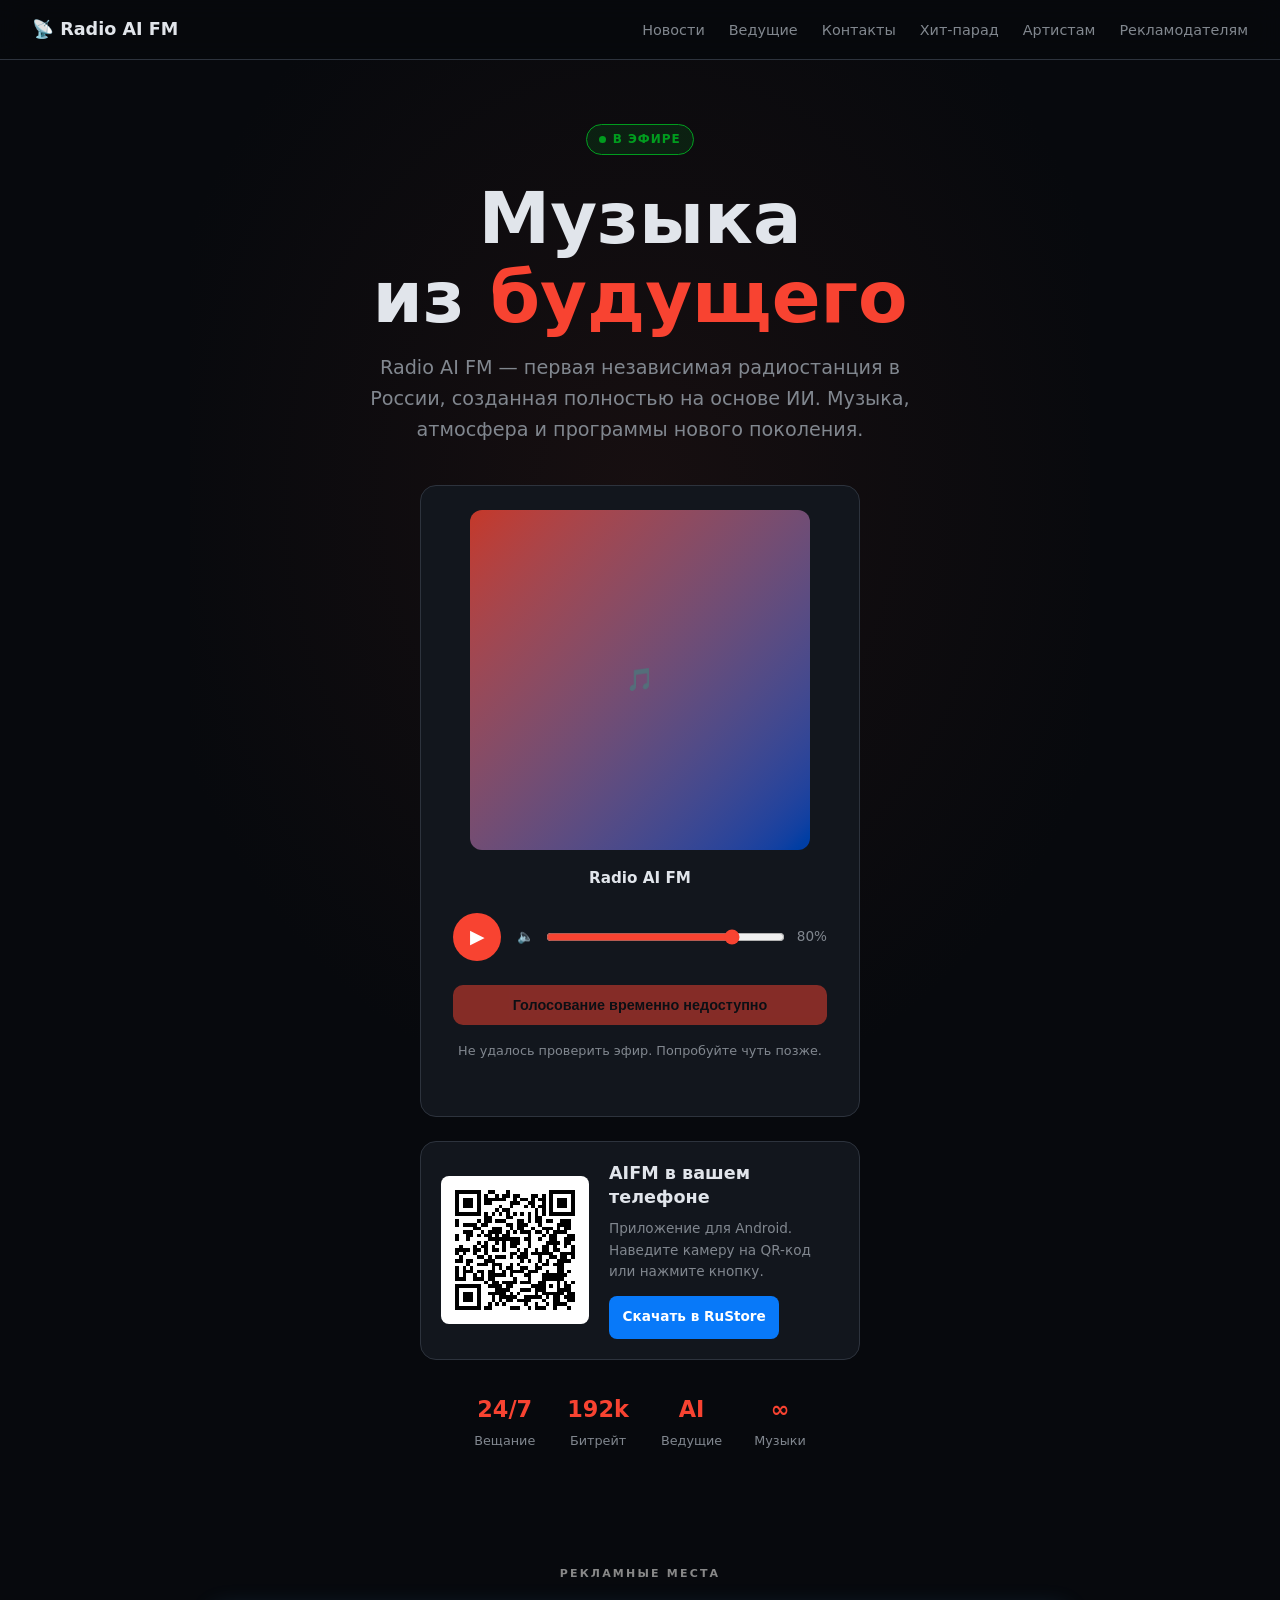
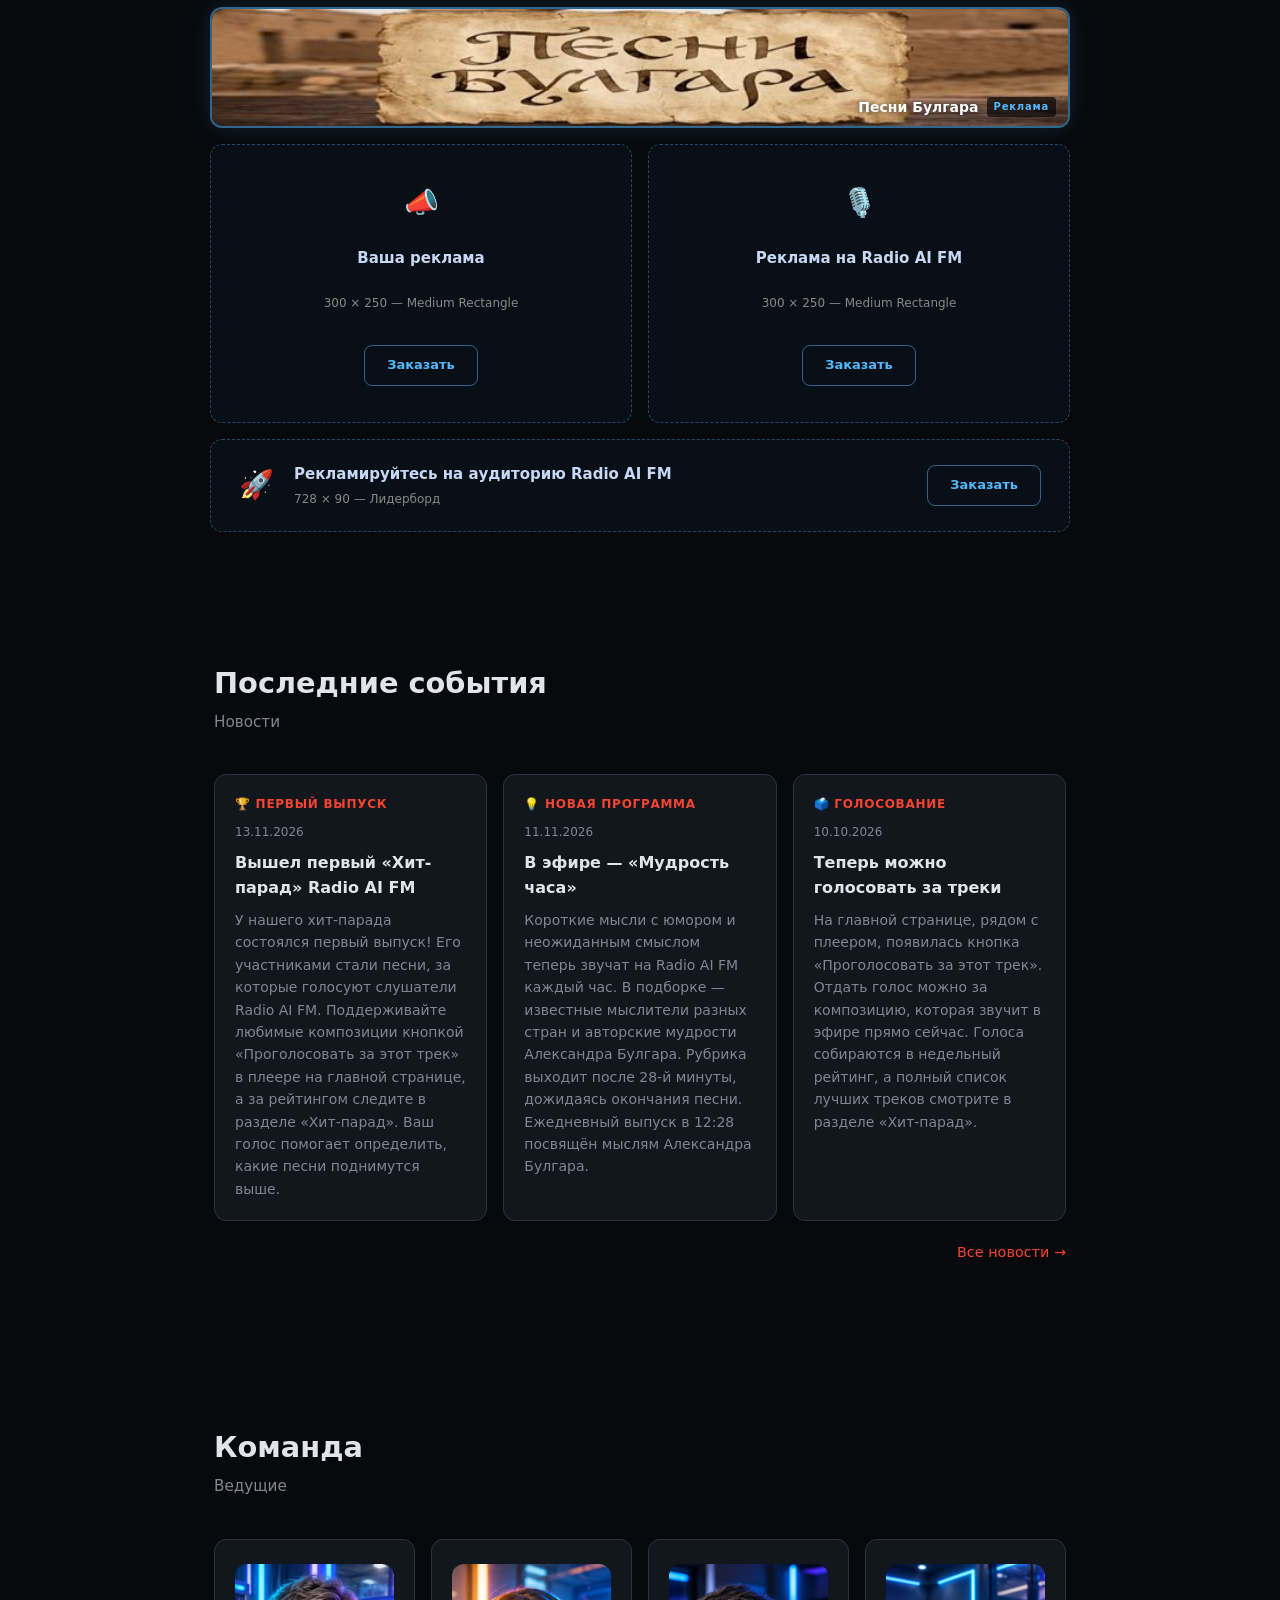
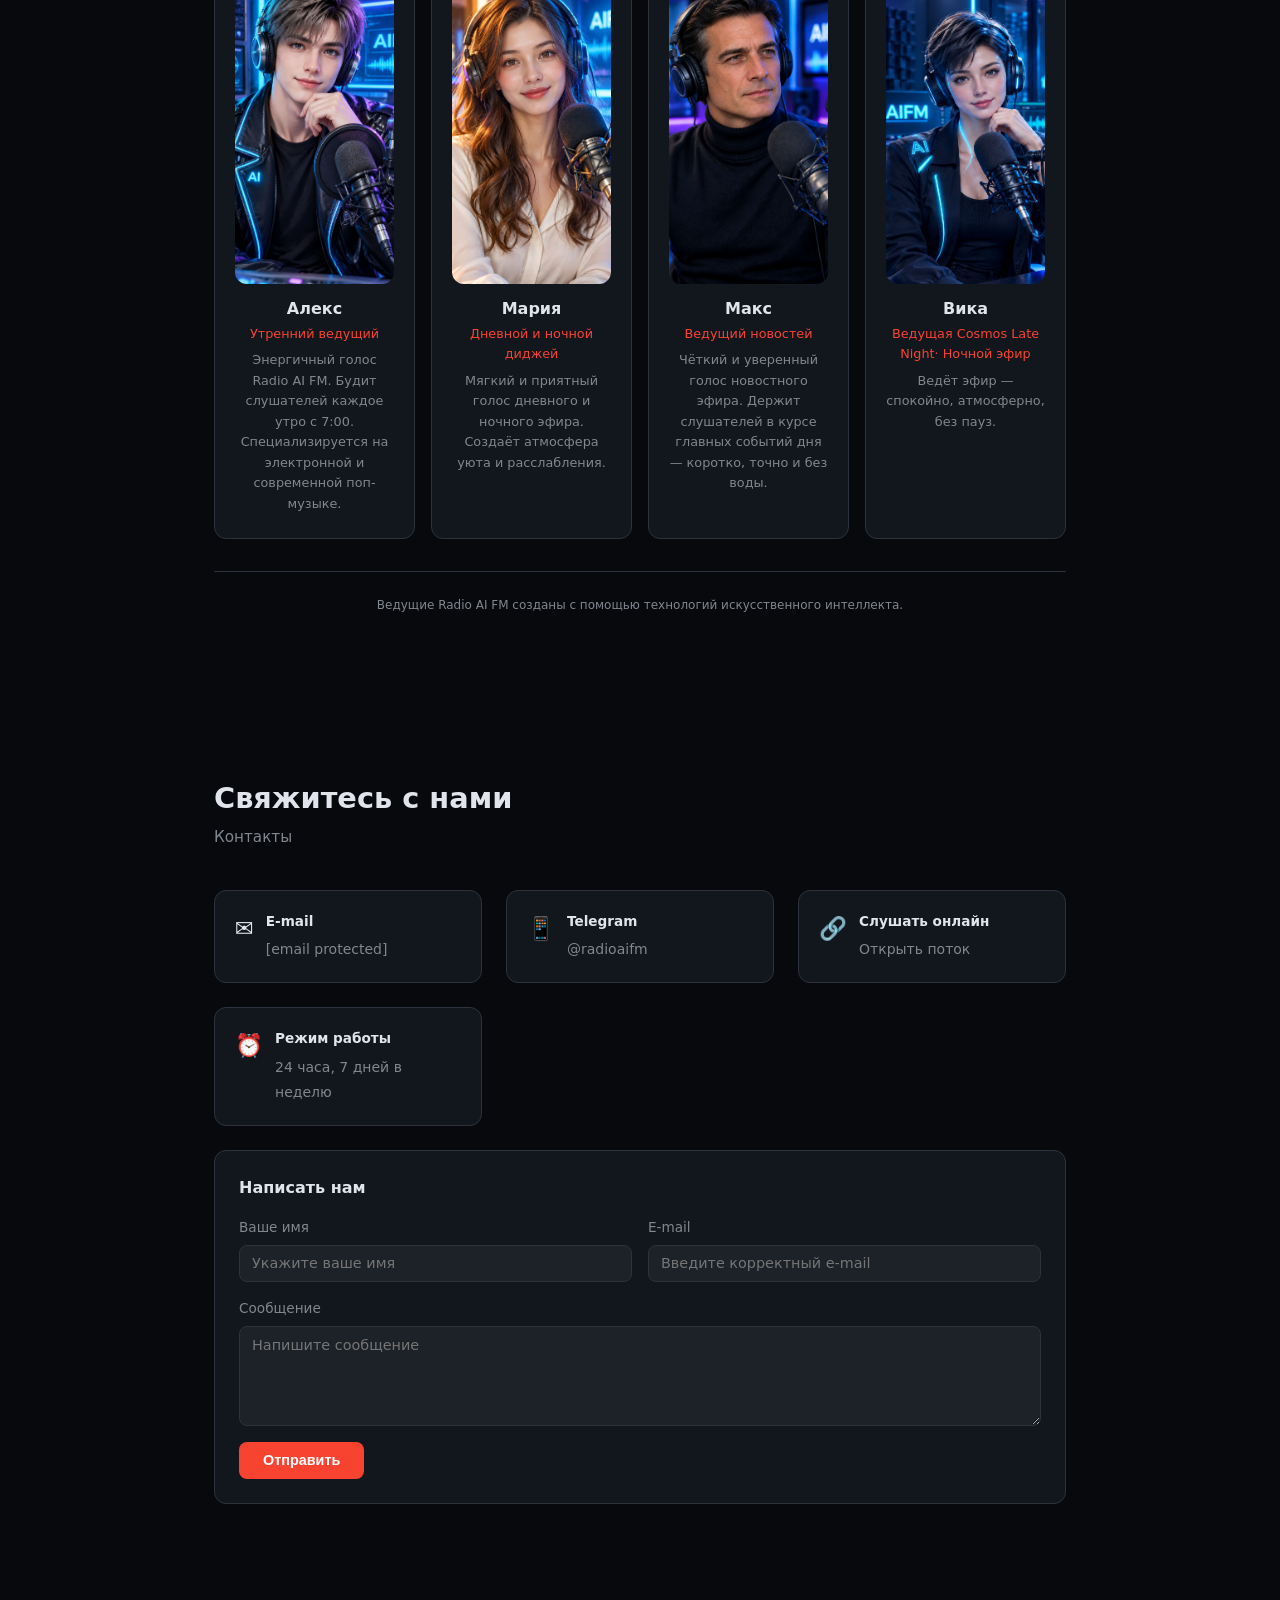
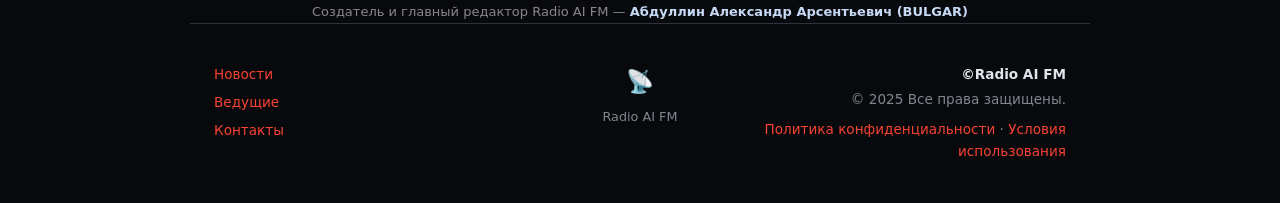
==== commit a9d98f0c: "Disable track voting during news, wisdom and chart broadcasts" ====
--- a/index.html
+++ b/index.html
@@ -440,11 +440,12 @@
         <span id="vol-label">80%</span>
       </div>
     </div>
-    <button class="vote-btn" id="voteBtn" onclick="sendVote()">
+    <button class="vote-btn" id="voteBtn" onclick="sendVote()" disabled>
       <span>👍</span>
       <span>Проголосовать за этот трек</span>
     </button>
     <div class="vote-result" id="voteResult"></div>
+    <p class="status-text" id="voteAvailability" aria-live="polite">Проверяем, что сейчас звучит в эфире…</p>
     <div class="status-text" id="statusText" aria-live="polite"></div>
   </div>
 
@@ -609,7 +610,7 @@
 <script>
   const STREAM_URL = 'https://radio.aifm.su/listen/aifm/radio.mp3';
   const API_URL = 'https://aifm-vote.pesnibulgara.workers.dev/api';
-  const NOWPLAYING_URL = 'https://radio.aifm.su/api/nowplaying/aifm';
+  const NOWPLAYING_URL = 'https://aifm-vote.pesnibulgara.workers.dev/api/web-voting-state';
   
   const audio = document.getElementById('radioAudio');
   const btn = document.getElementById('playBtn');
@@ -620,6 +621,16 @@
   
   let playing = false;
   let currentSong = null;
+  let voteAllowed = false;
+  let voteSending = false;
+  let nowRequest = 0;
+  function setVoteAvailability(allowed, reason = '') {
+    voteAllowed = allowed;
+    const voteBtn = document.getElementById('voteBtn');
+    voteBtn.disabled = voteSending || !voteAllowed;
+    voteBtn.innerHTML = voteSending ? '<span>⏳</span><span>Отправка голоса...</span>' : voteAllowed ? '<span>👍</span><span>Проголосовать за этот трек</span>' : '<span>Голосование временно недоступно</span>';
+    document.getElementById('voteAvailability').textContent = reason;
+  }
 
   function togglePlay() {
     if (playing) {
@@ -667,9 +678,13 @@
   }
 
   async function updateNowPlaying() {
+    const requestId = ++nowRequest;
     try {
-      const res = await fetch(NOWPLAYING_URL);
+      const res = await fetch(NOWPLAYING_URL, {cache: 'no-store'});
       const data = await res.json();
+      if (requestId !== nowRequest) return;
+      setVoteAvailability(res.ok && data.web_voting?.allowed === true, data.web_voting?.reason || '');
+      if (!res.ok) return;
       const artist = data.now_playing?.song?.artist || '';
       const title  = data.now_playing?.song?.title  || '';
       const artUrl = data.now_playing?.song?.art;
@@ -690,12 +705,19 @@
         songCoverEl.textContent = '🎵';
       }
     } catch {
+      if (requestId === nowRequest) setVoteAvailability(false, 'Не удалось проверить эфир. Попробуйте чуть позже.');
     }
   }
 
   async function sendVote() {
-    if (!currentSong) {
-      await updateNowPlaying();
+    if (voteSending) return;
+    voteSending = true;
+    setVoteAvailability(voteAllowed);
+    await updateNowPlaying();
+    if (!voteAllowed || !currentSong) {
+      voteSending = false;
+      setVoteAvailability(false, document.getElementById('voteAvailability').textContent);
+      return;
     }
     
     const voteBtn = document.getElementById('voteBtn');
@@ -731,8 +753,8 @@
       result.textContent = '⚠️ Ошибка соединения с сервером. Попробуйте позже.';
       result.className = 'vote-result warning show';
     } finally {
-      voteBtn.disabled = false;
-      voteBtn.innerHTML = '<span>👍</span><span>Проголосовать за этот трек</span>';
+      voteSending = false;
+      await updateNowPlaying();
     }
   }
 
